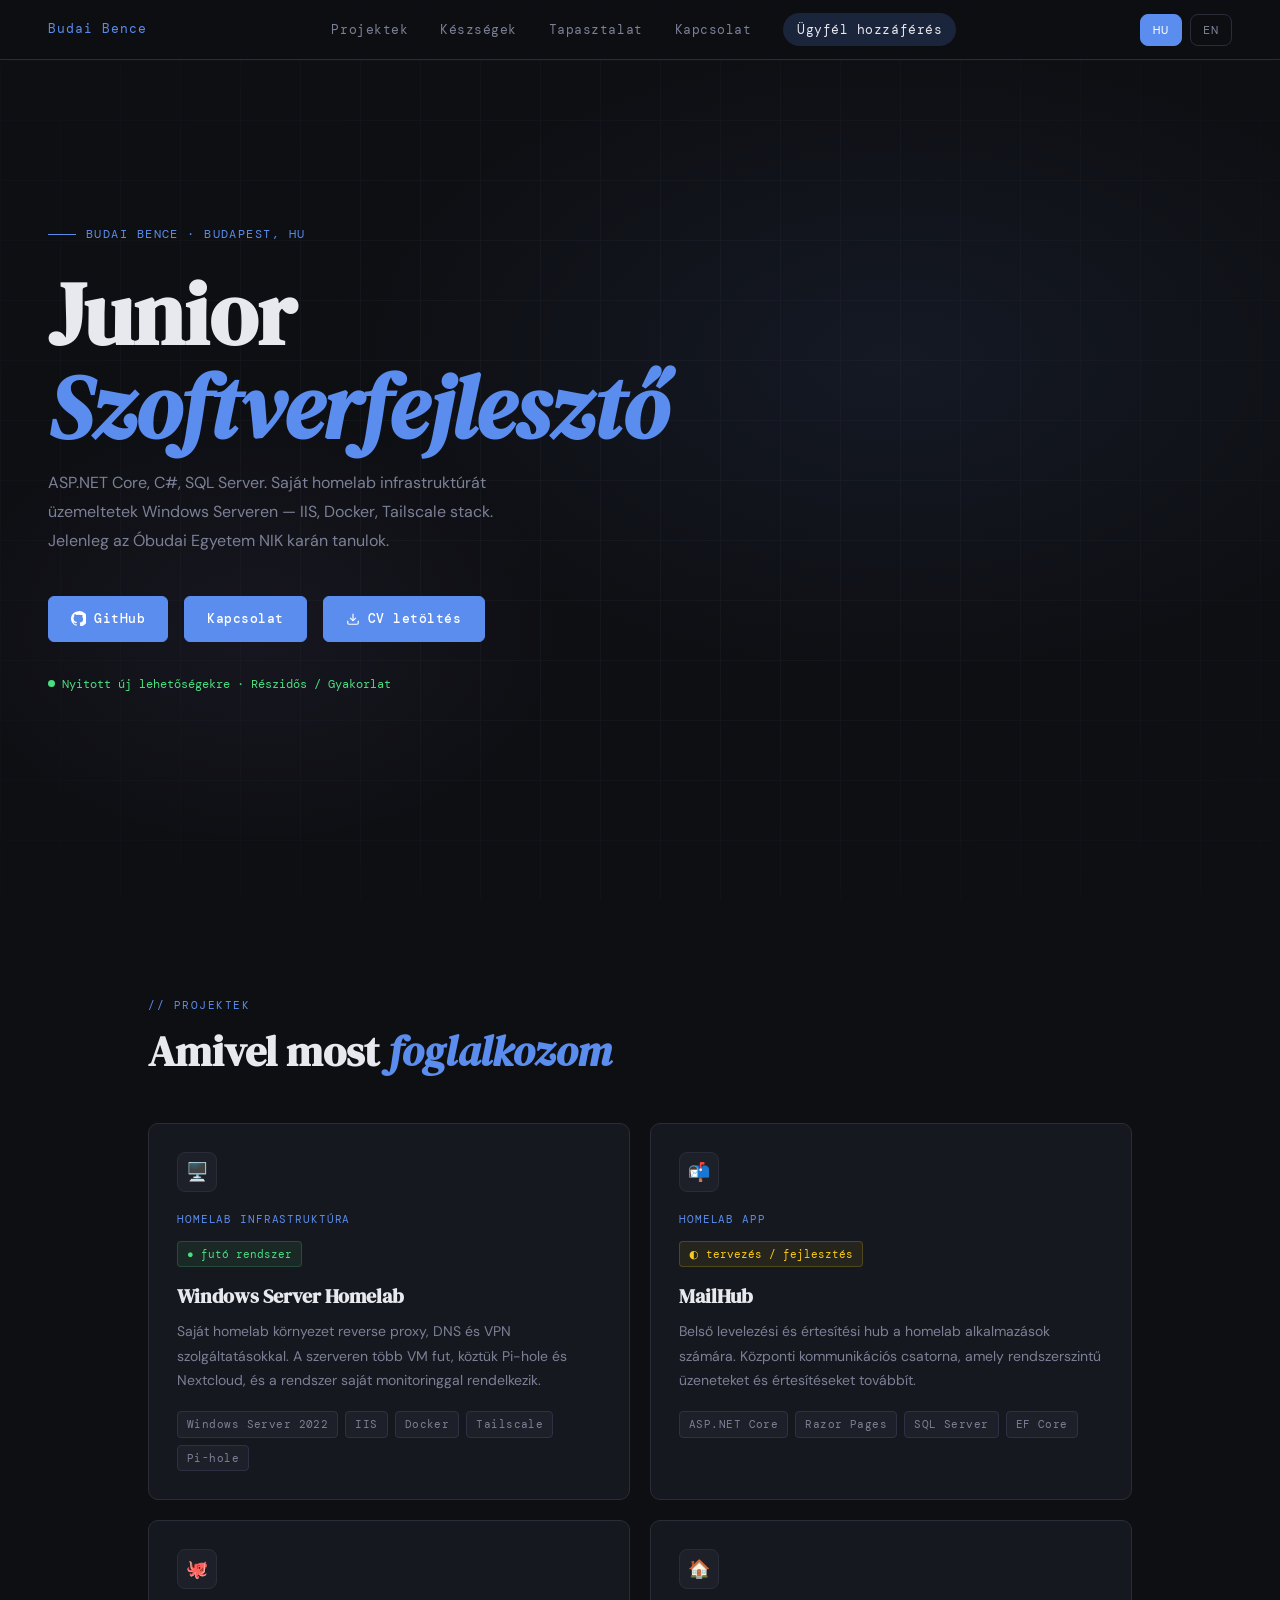
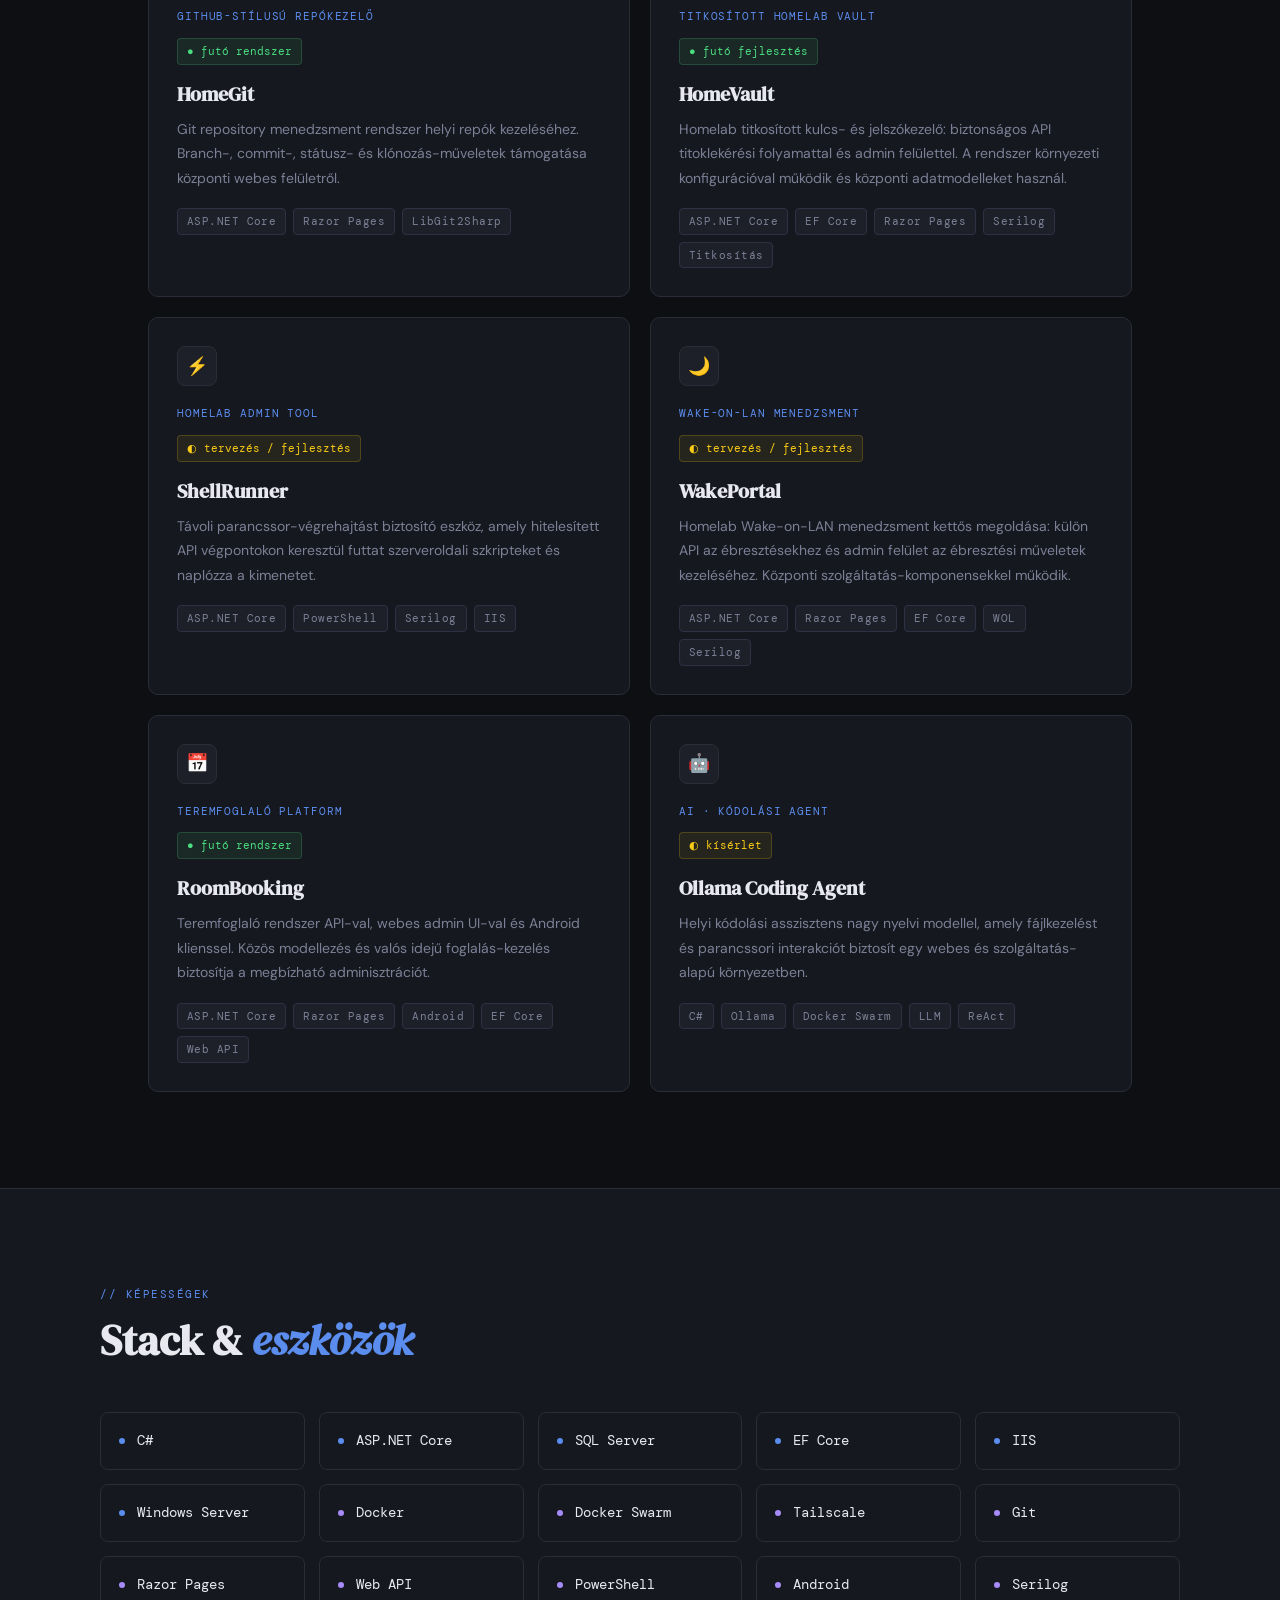
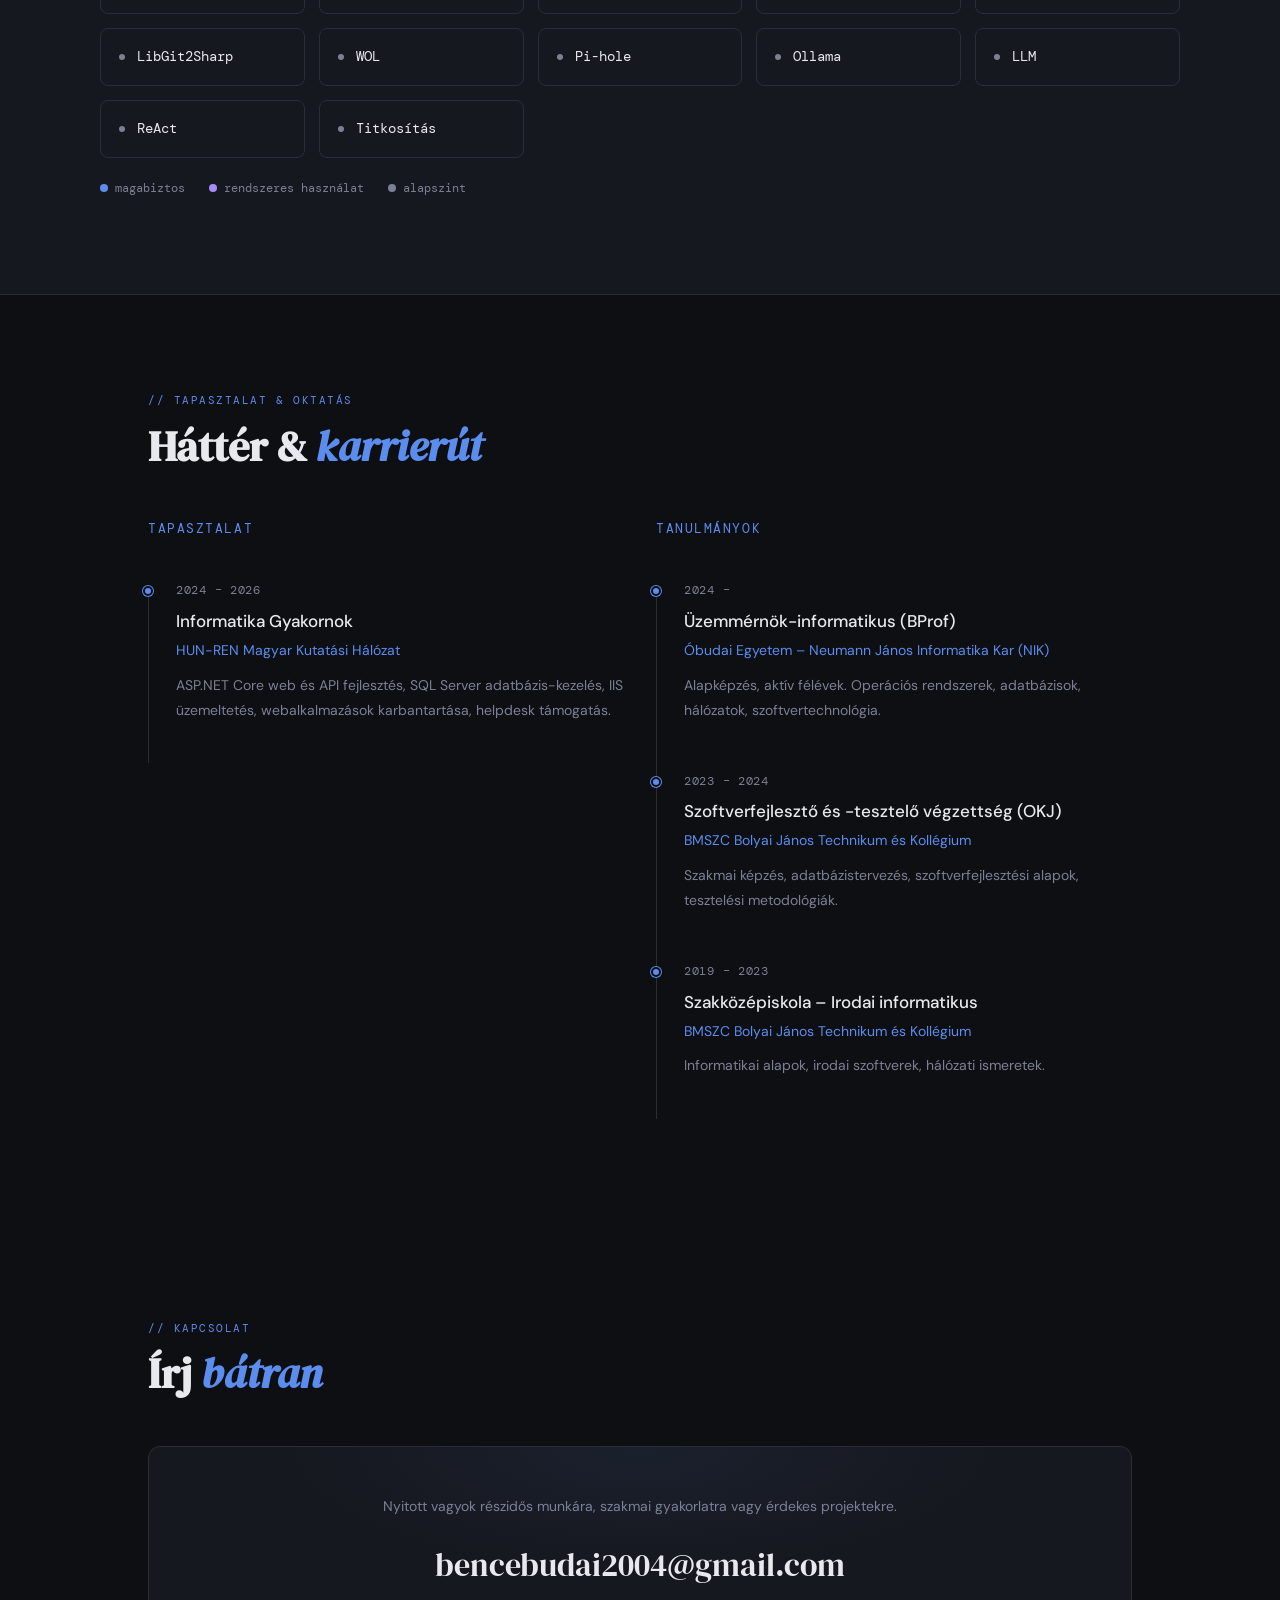
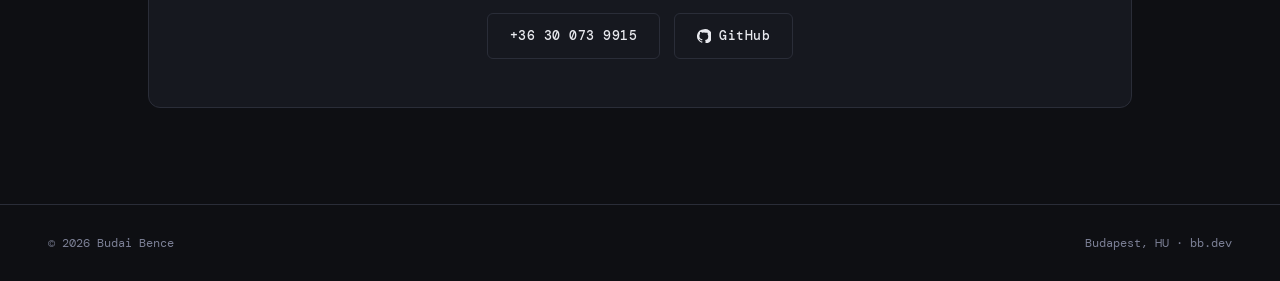
==== index.html @ b816a205 "Rename CV file and refine nav-toggle CSS Rename Budai_Bence_CV_EN.docx to Bence_Budai_CV_EN.docx. Up" ====
<!DOCTYPE html>
<html lang="hu">
<head>
<meta charset="UTF-8">
<meta name="viewport" content="width=device-width, initial-scale=1.0">
<title data-i18n="page.title">Budai Bence – Junior Szoftverfejlesztő</title>
<link rel="preconnect" href="https://fonts.googleapis.com">
<link href="https://fonts.googleapis.com/css2?family=DM+Serif+Display:ital@0;1&family=DM+Mono:wght@300;400;500&family=DM+Sans:ital,opsz,wght@0,9..40,300;0,9..40,400;0,9..40,500;1,9..40,300&display=swap" rel="stylesheet">
<style>
  *, *::before, *::after { box-sizing: border-box; margin: 0; padding: 0; }

  :root {
    --bg: #0e0f13;
    --surface: #16181f;
    --surface2: #1e2029;
    --border: #2a2d38;
    --text: #e8e9ee;
    --muted: #7c8096;
    --accent: #5b8dee;
    --accent2: #a78bfa;
    --green: #4ade80;
    --tag-bg: #1e2029;
    --tag-border: #2e3144;
  }

  html { scroll-behavior: smooth; }

  body {
    background: var(--bg);
    color: var(--text);
    font-family: 'DM Sans', sans-serif;
    font-size: 15px;
    line-height: 1.7;
    overflow-x: hidden;
  }

  /* ── NAV ── */
  nav {
    position: fixed; top: 0; left: 0; right: 0; z-index: 100;
    display: flex; align-items: center; justify-content: space-between;
    padding: 0 48px;
    height: 60px;
    background: rgba(14,15,19,0.85);
    backdrop-filter: blur(12px);
    border-bottom: 1px solid var(--border);
  }
  .nav-logo {
    font-family: 'DM Mono', monospace;
    font-size: 13px;
    color: var(--accent);
    letter-spacing: 0.08em;
    text-decoration: none;
  }
  .nav-links { display: flex; gap: 32px; list-style: none; }
  .nav-links a {
    font-size: 13px; color: var(--muted); text-decoration: none;
    font-family: 'DM Mono', monospace; letter-spacing: 0.04em;
    transition: color .2s;
  }
  .nav-links a:hover { color: var(--text); }
  .nav-links a.nav-project-link {
    color: var(--text);
    background: rgba(91,141,238,0.18);
    padding: 8px 14px;
    border-radius: 999px;
    transition: background .2s, color .2s;
  }
  .nav-links a.nav-project-link:hover {
    background: rgba(91,141,238,0.28);
    color: var(--accent);
  }
  .nav-toggle {
    display: none;
    width: 32px;
    height: 32px;
    border: 1px solid var(--border);
    border-radius: 10px;
    background: transparent;
    color: var(--text);
    cursor: pointer;
    align-items: center;
    justify-content: center;
  }
  .nav-toggle span {
    display: block;
    width: 18px;
    height: 2px;
    background: currentColor;
    border-radius: 1px;
    position: relative;
    transition: transform .25s ease, opacity .25s ease;
  }
  .nav-toggle span::before,
  .nav-toggle span::after {
    content: '';
    position: absolute;
    left: 0;
    width: 18px;
    height: 2px;
    background: currentColor;
    border-radius: 1px;
    transition: transform .25s ease, top .25s ease;
  }
  .nav-toggle span::before { top: 8px; }
  .nav-toggle span::after { top: -8px; }
  nav.open .nav-toggle span { background: transparent; }
  nav.open .nav-toggle span::before { top: 0; transform: rotate(45deg); }
  nav.open .nav-toggle span::after { top: 0; transform: rotate(-45deg); }

  /* ── HERO ── */
  .hero {
    min-height: 100vh;
    display: flex; align-items: center;
    padding: 100px 48px 80px;
    position: relative;
    overflow: hidden;
  }
  .hero::before {
    content: '';
    position: absolute; inset: 0;
    background:
      radial-gradient(ellipse 60% 50% at 70% 40%, rgba(91,141,238,0.08) 0%, transparent 70%),
      radial-gradient(ellipse 40% 40% at 20% 70%, rgba(167,139,250,0.06) 0%, transparent 60%);
    pointer-events: none;
  }
  /* subtle grid */
  .hero::after {
    content: '';
    position: absolute; inset: 0;
    background-image:
      linear-gradient(var(--border) 1px, transparent 1px),
      linear-gradient(90deg, var(--border) 1px, transparent 1px);
    background-size: 60px 60px;
    opacity: 0.25;
    mask-image: radial-gradient(ellipse 80% 80% at 50% 50%, black 30%, transparent 100%);
    pointer-events: none;
  }

  .hero-inner {
    max-width: 860px;
    position: relative; z-index: 1;
  }
  .hero-eyebrow {
    display: flex; align-items: center; gap: 10px;
    font-family: 'DM Mono', monospace;
    font-size: 12px; color: var(--accent);
    letter-spacing: 0.12em; text-transform: uppercase;
    margin-bottom: 24px;
    opacity: 0; animation: fadeUp .6s .1s forwards;
  }
  .hero-eyebrow::before {
    content: ''; display: block;
    width: 28px; height: 1px; background: var(--accent);
  }
  .hero-name {
    font-family: 'DM Serif Display', serif;
    font-size: clamp(48px, 7vw, 88px);
    line-height: 1.05;
    color: var(--text);
    margin-bottom: 16px;
    opacity: 0; animation: fadeUp .6s .2s forwards;
  }
  .hero-name em {
    font-style: italic; color: var(--accent);
  }
  .hero-sub {
    font-size: 16px; color: var(--muted);
    max-width: 480px; line-height: 1.8;
    margin-bottom: 40px;
    opacity: 0; animation: fadeUp .6s .35s forwards;
  }
  .hero-actions {
    display: flex; gap: 16px; flex-wrap: wrap;
    opacity: 0; animation: fadeUp .6s .5s forwards;
  }
  .btn {
    display: inline-flex; align-items: center; gap: 8px;
    padding: 11px 22px;
    border-radius: 6px;
    font-size: 13px; font-weight: 500;
    text-decoration: none;
    font-family: 'DM Mono', monospace;
    letter-spacing: 0.04em;
    transition: all .2s;
    cursor: pointer;
  }
  .btn-primary {
    background: var(--accent); color: #fff;
    border: 1px solid var(--accent);
  }
  .btn-primary:hover { background: #4a7ce0; transform: translateY(-1px); }
  .btn-ghost {
    background: transparent; color: var(--text);
    border: 1px solid var(--border);
  }
  .btn-ghost:hover { border-color: var(--accent); color: var(--accent); transform: translateY(-1px); }
  .hero-actions .btn-ghost {
    background: var(--accent);
    color: #fff;
    border-color: var(--accent);
  }
  .hero-actions .btn-ghost:hover {
    background: #4a7ce0;
    color: #fff;
  }

  .lang-switcher {
    display: flex;
    gap: 8px;
    align-items: center;
  }
  .lang-btn {
    background: transparent;
    color: var(--muted);
    border: 1px solid var(--border);
    border-radius: 8px;
    padding: 7px 12px;
    font-family: 'DM Mono', monospace;
    font-size: 12px;
    letter-spacing: 0.08em;
    cursor: pointer;
    transition: all .2s;
  }
  .lang-btn.active,
  .lang-btn:hover {
    background: var(--accent);
    border-color: var(--accent);
    color: #fff;
  }

  .status-dot {
    display: inline-flex; align-items: center; gap: 7px;
    font-family: 'DM Mono', monospace; font-size: 12px; color: var(--green);
    margin-top: 32px;
    opacity: 0; animation: fadeUp .6s .65s forwards;
  }
  .status-dot::before {
    content: ''; width: 7px; height: 7px; border-radius: 50%;
    background: var(--green);
    box-shadow: 0 0 0 0 rgba(74,222,128,.5);
    animation: pulse 2s infinite;
  }

  /* ── SECTION BASE ── */
  section {
    padding: 96px 48px;
    max-width: 1080px;
    margin: 0 auto;
  }
  .section-label {
    font-family: 'DM Mono', monospace;
    font-size: 11px; letter-spacing: 0.14em; text-transform: uppercase;
    color: var(--accent); margin-bottom: 12px;
  }
  .section-title {
    font-family: 'DM Serif Display', serif;
    font-size: clamp(28px, 4vw, 42px);
    color: var(--text); margin-bottom: 48px;
    line-height: 1.15;
  }
  .section-title span { color: var(--accent); font-style: italic; }

  /* ── PROJECTS ── */
  .projects-grid {
    display: grid;
    grid-template-columns: repeat(auto-fill, minmax(320px, 1fr));
    gap: 20px;
  }
  .project-card {
    background: var(--surface);
    border: 1px solid var(--border);
    border-radius: 10px;
    padding: 28px;
    transition: border-color .2s, transform .2s, box-shadow .2s;
    position: relative;
    overflow: hidden;
  }
  .project-card::before {
    content: '';
    position: absolute; top: 0; left: 0; right: 0; height: 2px;
    background: linear-gradient(90deg, var(--accent), var(--accent2));
    opacity: 0; transition: opacity .2s;
  }
  .project-card:hover {
    border-color: var(--accent);
    transform: translateY(-3px);
    box-shadow: 0 12px 40px rgba(91,141,238,0.12);
  }
  .project-card:hover::before { opacity: 1; }

  .project-card.featured {
    grid-column: span 2;
    background: linear-gradient(135deg, var(--surface) 0%, #1a1d2e 100%);
  }
  @media (max-width: 720px) { .project-card.featured { grid-column: span 1; } }

  .project-icon {
    width: 40px; height: 40px;
    background: var(--surface2);
    border: 1px solid var(--border);
    border-radius: 8px;
    display: flex; align-items: center; justify-content: center;
    font-size: 18px;
    margin-bottom: 18px;
  }
  .project-name {
    font-family: 'DM Serif Display', serif;
    font-size: 20px; color: var(--text);
    margin-bottom: 6px;
  }
  .project-role {
    font-family: 'DM Mono', monospace;
    font-size: 11px; color: var(--accent);
    letter-spacing: 0.08em; text-transform: uppercase;
    margin-bottom: 12px;
  }
  .project-desc {
    font-size: 14px; color: var(--muted);
    line-height: 1.75; margin-bottom: 18px;
  }
  .tag-row { display: flex; flex-wrap: wrap; gap: 7px; }
  .tag {
    font-family: 'DM Mono', monospace;
    font-size: 11px; color: var(--muted);
    background: var(--tag-bg);
    border: 1px solid var(--tag-border);
    padding: 3px 9px; border-radius: 4px;
    letter-spacing: 0.04em;
  }
  .project-status {
    display: inline-flex; align-items: center; gap: 5px;
    font-family: 'DM Mono', monospace; font-size: 11px;
    padding: 3px 9px; border-radius: 4px;
    margin-bottom: 12px;
  }
  .status-active { background: rgba(74,222,128,.08); color: var(--green); border: 1px solid rgba(74,222,128,.2); }
  .status-wip { background: rgba(250,204,21,.07); color: #facc15; border: 1px solid rgba(250,204,21,.2); }
  .status-planned { background: rgba(148,163,184,.07); color: #94a3b8; border: 1px solid rgba(148,163,184,.2); }

  /* ── SKILLS ── */
  .skills-grid {
    display: grid;
    grid-template-columns: repeat(auto-fill, minmax(200px, 1fr));
    gap: 14px;
    align-items: stretch;
  }
  .skill-item {
    background: var(--surface);
    border: 1px solid var(--border);
    border-radius: 8px;
    padding: 16px 18px;
    display: flex; align-items: center; gap: 12px;
    min-height: 58px;
    font-size: 14px; color: var(--text);
    font-family: 'DM Mono', monospace;
    transition: border-color .2s;
  }
  .skill-item:hover { border-color: var(--accent); }
  .skill-dot { width: 6px; height: 6px; border-radius: 50%; background: var(--accent); flex-shrink: 0; }
  .skill-dot.secondary { background: var(--accent2); }
  .skill-dot.basic { background: var(--muted); }

  /* ── EXPERIENCE / TIMELINE ── */
  .timeline-grid {
    display: grid;
    grid-template-columns: repeat(2, minmax(0, 1fr));
    gap: 32px;
  }
  .timeline-column {
    display: flex;
    flex-direction: column;
    gap: 24px;
  }
  .timeline-column .section-subtitle {
    font-family: 'DM Mono', monospace;
    font-size: 13px;
    color: var(--accent);
    letter-spacing: 0.12em;
    text-transform: uppercase;
    margin-bottom: 16px;
  }
  .timeline { position: relative; padding-left: 28px; }
  .timeline::before {
    content: '';
    position: absolute; left: 0; top: 8px; bottom: 8px;
    width: 1px; background: var(--border);
  }
  .tl-item { position: relative; margin-bottom: 48px; }
  .tl-dot {
    position: absolute; left: -33px; top: 6px;
    width: 10px; height: 10px; border-radius: 50%;
    background: var(--accent);
    border: 2px solid var(--bg);
    box-shadow: 0 0 0 1px var(--accent);
  }
  .tl-date {
    font-family: 'DM Mono', monospace; font-size: 12px;
    color: var(--muted); margin-bottom: 6px;
    letter-spacing: 0.06em;
  }
  .tl-title { font-size: 17px; font-weight: 500; color: var(--text); margin-bottom: 3px; }
  .tl-org { font-size: 14px; color: var(--accent); margin-bottom: 10px; }
  .tl-body { font-size: 14px; color: var(--muted); line-height: 1.8; }

  /* ── CONTACT ── */
  .contact-box {
    background: var(--surface);
    border: 1px solid var(--border);
    border-radius: 12px;
    padding: 48px;
    text-align: center;
    position: relative; overflow: hidden;
  }
  .contact-box::before {
    content: '';
    position: absolute; inset: 0;
    background: radial-gradient(ellipse 60% 80% at 50% 0%, rgba(91,141,238,0.07) 0%, transparent 60%);
    pointer-events: none;
  }
  .contact-email {
    font-family: 'DM Serif Display', serif;
    font-size: clamp(20px, 3vw, 32px);
    color: var(--text); margin: 20px 0;
    text-decoration: none;
    display: block;
    transition: color .2s;
  }
  .contact-email:hover { color: var(--accent); }

  /* ── FOOTER ── */
  footer {
    border-top: 1px solid var(--border);
    padding: 28px 48px;
    display: flex; justify-content: space-between; align-items: center;
    font-family: 'DM Mono', monospace; font-size: 12px; color: var(--muted);
  }

  /* ── ANIMATIONS ── */
  @keyframes fadeUp {
    from { opacity: 0; transform: translateY(18px); }
    to   { opacity: 1; transform: translateY(0); }
  }
  @keyframes pulse {
    0%   { box-shadow: 0 0 0 0 rgba(74,222,128,.5); }
    70%  { box-shadow: 0 0 0 7px rgba(74,222,128,0); }
    100% { box-shadow: 0 0 0 0 rgba(74,222,128,0); }
  }

  .reveal {
    opacity: 0; transform: translateY(24px);
    transition: opacity .6s ease, transform .6s ease;
  }
  .reveal.visible { opacity: 1; transform: none; }

  /* ── RESPONSIVE ── */
  @media (max-width: 960px) {
    .timeline-grid { grid-template-columns: 1fr; }
  }
  @media (max-width: 1000px) {
    nav { padding: 0 20px; }
    .nav-links {
      display: flex;
      position: absolute;
      top: 60px;
      left: 0;
      right: 0;
      flex-direction: column;
      gap: 16px;
      padding: 0;
      background: rgba(14,15,19,0.97);
      border-top: 1px solid var(--border);
      max-height: 0;
      overflow: hidden;
      opacity: 0;
      visibility: hidden;
      pointer-events: none;
      transition: max-height .3s ease, opacity .3s ease, visibility .3s ease;
    }
    .nav-links.open {
      max-height: 320px;
      padding: 20px 0;
      opacity: 1;
      visibility: visible;
      pointer-events: auto;
    }
    .nav-links li { width: 100%; }
    .nav-links a { display: block; width: 100%; padding: 12px 24px; font-size: 14px; text-align: center; }
    .nav-links a.nav-project-link { margin: 0; }
    .nav-toggle { display: inline-flex; }
    .hero { padding: 90px 20px 60px; }
    section { padding: 64px 20px; }
    footer { flex-direction: column; gap: 10px; text-align: center; }
    .contact-box { padding: 32px 20px; }
  }
</style>
</head>
<body>

<nav>
  <a href="#" class="nav-logo" data-i18n="nav.logo">Budai Bence</a>
  <ul class="nav-links">
    <li><a href="#projects" data-i18n="nav.projects">Projektek</a></li>
    <li><a href="#skills" data-i18n="nav.skills">Készségek</a></li>
    <li><a href="#experience" data-i18n="nav.experience">Tapasztalat</a></li>
    <li><a href="#contact" data-i18n="nav.contact">Kapcsolat</a></li>
    <li><a href="project/" class="nav-project-link" data-i18n="nav.projectFolder">Ügyfél hozzáférés</a></li>
  </ul>
  <div class="lang-switcher">
    <button type="button" class="lang-btn active" data-lang="hu">HU</button>
    <button type="button" class="lang-btn" data-lang="en">EN</button>
  </div>
  <button class="nav-toggle" type="button" aria-label="Toggle navigation"><span></span></button>
</nav>

<!-- ═══ HERO ═══ -->
<div class="hero">
  <div class="hero-inner">
    <p class="hero-eyebrow" data-i18n="hero.eyebrow">Budai Bence · Budapest, HU</p>
    <h1 class="hero-name" data-i18n="hero.name">Junior<br><em>Szoftver&shy;fejlesztő</em></h1>
    <p class="hero-sub" data-i18n="hero.subtitle">
      ASP.NET Core, C#, SQL Server. Saját homelab infrastruktúrát üzemeltetek Windows Serveren — IIS, Docker, Tailscale stack. Jelenleg az Óbudai Egyetem NIK karán tanulok.
    </p>
    <div class="hero-actions">
      <a href="https://github.com/itsmebencebudai" target="_blank" class="btn btn-primary">
        <svg width="15" height="15" viewBox="0 0 24 24" fill="currentColor"><path d="M12 .3a12 12 0 0 0-3.8 23.4c.6.1.8-.3.8-.6v-2c-3.3.7-4-1.6-4-1.6-.6-1.4-1.4-1.8-1.4-1.8-1-.7.1-.7.1-.7 1.2.1 1.8 1.2 1.8 1.2 1 1.8 2.8 1.3 3.4 1 .1-.8.4-1.3.7-1.6-2.7-.3-5.5-1.3-5.5-5.9 0-1.3.5-2.4 1.2-3.2 0-.4-.5-1.6.2-3.2 0 0 1-.3 3.3 1.2a11.5 11.5 0 0 1 6 0C17 6.1 18 6.4 18 6.4c.7 1.6.2 2.8.1 3.2.8.8 1.2 1.9 1.2 3.2 0 4.6-2.8 5.6-5.5 5.9.4.4.8 1.1.8 2.2v3.3c0 .3.2.7.8.6A12 12 0 0 0 12 .3"/></svg>
        <span data-i18n="hero.cta.github">GitHub</span>
      </a>
      <a href="#contact" class="btn btn-ghost"><span data-i18n="hero.cta.contact">Kapcsolat</span></a>
      <a href="Budai_Bence_CV_HU.docx" id="cv-download-link" class="btn btn-ghost" download>
        <svg width="14" height="14" viewBox="0 0 24 24" fill="none" stroke="currentColor" stroke-width="2"><path d="M21 15v4a2 2 0 0 1-2 2H5a2 2 0 0 1-2-2v-4"/><polyline points="7 10 12 15 17 10"/><line x1="12" y1="15" x2="12" y2="3"/></svg>
        <span data-i18n="hero.cta.download">CV letöltés</span>
      </a>
    </div>
    <div class="status-dot" data-i18n="hero.status">Nyitott új lehetőségekre · Részidős / Gyakorlat</div>
  </div>
</div>

<!-- ═══ PROJECTS ═══ -->
<section id="projects">
  <div class="reveal">
    <p class="section-label" data-i18n="section.projects.label">// projektek</p>
    <h2 class="section-title" data-i18n="section.projects.title">Amivel most <span>foglalkozom</span></h2>
  </div>

  <div class="projects-grid">

    <!-- Homelab alkalmazások -->
    <div class="project-card reveal">
      <div class="project-icon">🖥️</div>
      <div class="project-role" data-i18n="project.homelab.role">Homelab infrastruktúra</div>
      <div class="project-status status-active" data-i18n="project.homelab.status">● futó rendszer</div>
      <h3 class="project-name" data-i18n="project.homelab.name">Windows Server Homelab</h3>
      <p class="project-desc" data-i18n="project.homelab.desc">
        Saját homelab környezet reverse proxy, DNS és VPN szolgáltatásokkal. A szerveren több VM fut, köztük Pi-hole és Nextcloud, és a rendszer saját monitoringgal rendelkezik.
      </p>
      <div class="tag-row">
        <span class="tag" data-i18n="tag.item.windows-server-2022">Windows Server 2022</span>
        <span class="tag" data-i18n="tag.item.iis">IIS</span>
        <span class="tag" data-i18n="tag.item.docker">Docker</span>
        <span class="tag" data-i18n="tag.item.tailscale">Tailscale</span>
        <span class="tag" data-i18n="tag.item.pihole">Pi-hole</span>
      </div>
    </div>

    <!-- MailHub -->
    <div class="project-card reveal">
      <div class="project-icon">📬</div>
      <div class="project-role" data-i18n="project.mailhub.role">Homelab app</div>
      <div class="project-status status-wip" data-i18n="project.mailhub.status">◐ tervezés / fejlesztés</div>
      <h3 class="project-name" data-i18n="project.mailhub.name">MailHub</h3>
      <p class="project-desc" data-i18n="project.mailhub.desc">
        Belső levelezési és értesítési hub a homelab alkalmazások számára. Központi kommunikációs csatorna, amely rendszerszintű üzeneteket és értesítéseket továbbít.
      </p>
      <div class="tag-row">
        <span class="tag" data-i18n="tag.item.aspnet">ASP.NET Core</span>
        <span class="tag" data-i18n="tag.item.razor">Razor Pages</span>
        <span class="tag" data-i18n="tag.item.sqlserver">SQL Server</span>
        <span class="tag" data-i18n="tag.item.efcore">EF Core</span>
      </div>
    </div>

    <!-- HomeGit -->
    <div class="project-card reveal">
      <div class="project-icon">🐙</div>
      <div class="project-role" data-i18n="project.homegit.role">GitHub-style repository manager</div>
      <div class="project-status status-active" data-i18n="project.homegit.status">● futó rendszer</div>
      <h3 class="project-name" data-i18n="project.homegit.name">HomeGit</h3>
      <p class="project-desc" data-i18n="project.homegit.desc">
        Git repository menedzsment rendszer helyi repók kezeléséhez. Branch-, commit-, státusz- és klónozás-műveletek támogatása központi webes felületről.
      </p>
      <div class="tag-row">
        <span class="tag" data-i18n="tag.item.aspnet">ASP.NET Core</span>
        <span class="tag" data-i18n="tag.item.razor">Razor Pages</span>
        <span class="tag" data-i18n="tag.item.libgit2sharp">LibGit2Sharp</span>
      </div>
    </div>

    <!-- HomeVault -->
    <div class="project-card reveal">
      <div class="project-icon">🏠</div>
      <div class="project-role" data-i18n="project.homevault.role">Titkosított homelab vault</div>
      <div class="project-status status-active" data-i18n="project.homevault.status">● futó fejlesztés</div>
      <h3 class="project-name" data-i18n="project.homevault.name">HomeVault</h3>
      <p class="project-desc" data-i18n="project.homevault.desc">
        Homelab titkosított kulcs- és jelszókezelő: biztonságos API titoklekérési folyamattal és admin felülettel. A rendszer környezeti konfigurációval működik és központi adatmodelleket használ.
      </p>
      <div class="tag-row">
        <span class="tag" data-i18n="tag.item.aspnet">ASP.NET Core</span>
        <span class="tag" data-i18n="tag.item.efcore">EF Core</span>
        <span class="tag" data-i18n="tag.item.razor">Razor Pages</span>
        <span class="tag" data-i18n="tag.item.serilog">Serilog</span>
        <span class="tag" data-i18n="tag.item.encryption">Titkosítás</span>
      </div>
    </div>

    <!-- ShellRunner -->
    <div class="project-card reveal">
      <div class="project-icon">⚡</div>
      <div class="project-role" data-i18n="project.shellrunner.role">Homelab admin tool</div>
      <div class="project-status status-wip" data-i18n="project.shellrunner.status">◐ tervezés / fejlesztés</div>
      <h3 class="project-name" data-i18n="project.shellrunner.name">ShellRunner</h3>
      <p class="project-desc" data-i18n="project.shellrunner.desc">
        Távoli parancssor-végrehajtást biztosító eszköz, amely hitelesített API végpontokon keresztül futtat szerveroldali szkripteket és naplózza a kimenetet.
      </p>
      <div class="tag-row">
        <span class="tag" data-i18n="tag.item.aspnet">ASP.NET Core</span>
        <span class="tag" data-i18n="tag.item.powershell">PowerShell</span>
        <span class="tag" data-i18n="tag.item.serilog">Serilog</span>
        <span class="tag" data-i18n="tag.item.iis">IIS</span>
      </div>
    </div>

    <!-- WakePortal -->
    <div class="project-card reveal">
      <div class="project-icon">🌙</div>
      <div class="project-role" data-i18n="project.wakeportal.role">Wake-on-LAN menedzsment</div>
      <div class="project-status status-wip" data-i18n="project.wakeportal.status">◐ tervezés / fejlesztés</div>
      <h3 class="project-name" data-i18n="project.wakeportal.name">WakePortal</h3>
      <p class="project-desc" data-i18n="project.wakeportal.desc">
        Homelab Wake-on-LAN menedzsment kettős megoldása: külön API az ébresztésekhez és admin felület az ébresztési műveletek kezeléséhez. Központi szolgáltatás-komponensekkel működik.
      </p>
      <div class="tag-row">
        <span class="tag" data-i18n="tag.item.aspnet">ASP.NET Core</span>
        <span class="tag" data-i18n="tag.item.razor">Razor Pages</span>
        <span class="tag" data-i18n="tag.item.efcore">EF Core</span>
        <span class="tag" data-i18n="tag.item.wol">WOL</span>
        <span class="tag" data-i18n="tag.item.serilog">Serilog</span>
      </div>
    </div>

    <!-- RoomBooking -->
    <div class="project-card reveal">
      <div class="project-icon">📅</div>
      <div class="project-role" data-i18n="project.roombooking.role">Room booking platform</div>
      <div class="project-status status-active" data-i18n="project.roombooking.status">● futó rendszer</div>
      <h3 class="project-name" data-i18n="project.roombooking.name">RoomBooking</h3>
      <p class="project-desc" data-i18n="project.roombooking.desc">
        Teremfoglaló rendszer API-val, webes admin UI-val és Android klienssel. Közös modellezés és valós idejű foglalás-kezelés biztosítja a megbízható adminisztrációt.
      </p>
      <div class="tag-row">
        <span class="tag" data-i18n="tag.item.aspnet">ASP.NET Core</span>
        <span class="tag" data-i18n="tag.item.razor">Razor Pages</span>
        <span class="tag" data-i18n="tag.item.android">Android</span>
        <span class="tag" data-i18n="tag.item.efcore">EF Core</span>
        <span class="tag" data-i18n="tag.item.webapi">Web API</span>
      </div>
    </div>

    <!-- Ollama Agent -->
    <div class="project-card reveal">
      <div class="project-icon">🤖</div>
      <div class="project-role" data-i18n="project.ollama.role">AI · Kódolási agent</div>
      <div class="project-status status-wip" data-i18n="project.ollama.status">◐ kísérlet</div>
      <h3 class="project-name" data-i18n="project.ollama.name">Ollama Coding Agent</h3>
      <p class="project-desc" data-i18n="project.ollama.desc">
        Helyi kódolási asszisztens nagy nyelvi modellel, amely fájlkezelést és parancssori interakciót biztosít egy webes és szolgáltatás-alapú környezetben.
      </p>
      <div class="tag-row">
        <span class="tag" data-i18n="tag.item.csharp">C#</span>
        <span class="tag" data-i18n="tag.item.ollama">Ollama</span>
        <span class="tag" data-i18n="tag.item.dockerswarm">Docker Swarm</span>
        <span class="tag" data-i18n="tag.item.llm">LLM</span>
        <span class="tag" data-i18n="tag.item.react">ReAct</span>
      </div>
    </div>

  </div>
</section>

<!-- ═══ SKILLS ═══ -->
<section id="skills" style="background: var(--surface); border-top: 1px solid var(--border); border-bottom: 1px solid var(--border); max-width: 100%; padding: 96px 48px;">
  <div style="max-width: 1080px; margin: 0 auto;">
    <div class="reveal">
      <p class="section-label" data-i18n="section.skills.label">// képességek</p>
      <h2 class="section-title" data-i18n="section.skills.title">Stack &amp; <span>eszközök</span></h2>
    </div>
    <div class="skills-grid reveal">
      <div class="skill-item"><div class="skill-dot"></div><span data-i18n="skill.item.csharp">C#</span></div>
      <div class="skill-item"><div class="skill-dot"></div><span data-i18n="skill.item.aspnet">ASP.NET Core</span></div>
      <div class="skill-item"><div class="skill-dot"></div><span data-i18n="skill.item.sqlserver">SQL Server</span></div>
      <div class="skill-item"><div class="skill-dot"></div><span data-i18n="skill.item.efcore">EF Core</span></div>
      <div class="skill-item"><div class="skill-dot"></div><span data-i18n="skill.item.iis">IIS</span></div>
      <div class="skill-item"><div class="skill-dot"></div><span data-i18n="skill.item.windows">Windows Server</span></div>
      <div class="skill-item"><div class="skill-dot secondary"></div><span data-i18n="skill.item.docker">Docker</span></div>
      <div class="skill-item"><div class="skill-dot secondary"></div><span data-i18n="skill.item.dockerswarm">Docker Swarm</span></div>
      <div class="skill-item"><div class="skill-dot secondary"></div><span data-i18n="skill.item.tailscale">Tailscale</span></div>
      <div class="skill-item"><div class="skill-dot secondary"></div><span data-i18n="skill.item.git">Git</span></div>
      <div class="skill-item"><div class="skill-dot secondary"></div><span data-i18n="skill.item.razor">Razor Pages</span></div>
      <div class="skill-item"><div class="skill-dot secondary"></div><span data-i18n="skill.item.webapi">Web API</span></div>
      <div class="skill-item"><div class="skill-dot secondary"></div><span data-i18n="skill.item.powershell">PowerShell</span></div>
      <div class="skill-item"><div class="skill-dot secondary"></div><span data-i18n="skill.item.android">Android</span></div>
      <div class="skill-item"><div class="skill-dot secondary"></div><span data-i18n="skill.item.serilog">Serilog</span></div>
      <div class="skill-item"><div class="skill-dot basic"></div><span data-i18n="skill.item.libgit2sharp">LibGit2Sharp</span></div>
      <div class="skill-item"><div class="skill-dot basic"></div><span data-i18n="skill.item.wol">WOL</span></div>
      <div class="skill-item"><div class="skill-dot basic"></div><span data-i18n="skill.item.pihole">Pi-hole</span></div>
      <div class="skill-item"><div class="skill-dot basic"></div><span data-i18n="skill.item.ollama">Ollama</span></div>
      <div class="skill-item"><div class="skill-dot basic"></div><span data-i18n="skill.item.llm">LLM</span></div>
      <div class="skill-item"><div class="skill-dot basic"></div><span data-i18n="skill.item.react">ReAct</span></div>
      <div class="skill-item"><div class="skill-dot basic"></div><span data-i18n="skill.item.encryption">Titkosítás</span></div>
    </div>
    <div class="reveal" style="margin-top: 20px; display: flex; gap: 24px; flex-wrap: wrap;">
      <span style="font-family: 'DM Mono', monospace; font-size: 12px; color: var(--muted); display: flex; align-items: center; gap: 7px;"><span style="width:8px;height:8px;border-radius:50%;background:var(--accent);display:inline-block;"></span> <span data-i18n="skills.level.confident">magabiztos</span></span>
      <span style="font-family: 'DM Mono', monospace; font-size: 12px; color: var(--muted); display: flex; align-items: center; gap: 7px;"><span style="width:8px;height:8px;border-radius:50%;background:var(--accent2);display:inline-block;"></span> <span data-i18n="skills.level.regular">rendszeres használat</span></span>
      <span style="font-family: 'DM Mono', monospace; font-size: 12px; color: var(--muted); display: flex; align-items: center; gap: 7px;"><span style="width:8px;height:8px;border-radius:50%;background:var(--muted);display:inline-block;"></span> <span data-i18n="skills.level.basic">alapszint</span></span>
    </div>
  </div>
</section>

<!-- ═══ EXPERIENCE / EDU ═══ -->
<section id="experience">
  <div class="reveal">
    <p class="section-label" data-i18n="section.experience.label">// tapasztalat & oktatás</p>
    <h2 class="section-title" data-i18n="section.experience.title">Háttér &amp; <span>karrierút</span></h2>
  </div>
  <div class="timeline-grid reveal">
    <div class="timeline-column">
      <p class="section-subtitle" data-i18n="section.experience.work">Tapasztalat</p>
      <div class="timeline">
        <div class="tl-item">
          <div class="tl-dot"></div>
          <div class="tl-date">2024 – 2026</div>
          <div class="tl-title" data-i18n="section.experience.job1.title">Informatika Gyakornok</div>
          <div class="tl-org" data-i18n="section.experience.job1.org">HUN-REN Magyar Kutatási Hálózat</div>
          <div class="tl-body" data-i18n="section.experience.job1.body">ASP.NET Core web és API fejlesztés, SQL Server adatbázis-kezelés, IIS üzemeltetés, webalkalmazások karbantartása, helpdesk támogatás.</div>
        </div>
      </div>
    </div>

    <div class="timeline-column">
      <p class="section-subtitle" data-i18n="section.experience.education">Tanulmányok</p>
      <div class="timeline">
        <div class="tl-item">
          <div class="tl-dot"></div>
          <div class="tl-date">2024 –</div>
          <div class="tl-title" data-i18n="section.experience.edu1.title">Üzemmérnök-informatikus (BProf)</div>
          <div class="tl-org" data-i18n="section.experience.edu1.org">Óbudai Egyetem – Neumann János Informatika Kar (NIK)</div>
          <div class="tl-body" data-i18n="section.experience.edu1.body">Alapképzés, aktív félévek. Operációs rendszerek, adatbázisok, hálózatok, szoftvertechnológia.</div>
        </div>
        <div class="tl-item">
          <div class="tl-dot"></div>
          <div class="tl-date">2023 – 2024</div>
          <div class="tl-title" data-i18n="section.experience.edu2.title">Szoftverfejlesztő és -tesztelő végzettség (OKJ)</div>
          <div class="tl-org" data-i18n="section.experience.edu2.org">BMSZC Bolyai János Technikum és Kollégium</div>
          <div class="tl-body" data-i18n="section.experience.edu2.body">Szakmai képzés, adatbázistervezés, szoftverfejlesztési alapok, tesztelési metodológiák.</div>
        </div>
        <div class="tl-item">
          <div class="tl-dot"></div>
          <div class="tl-date">2019 – 2023</div>
          <div class="tl-title" data-i18n="section.experience.edu3.title">Szakközépiskola – Irodai informatikus</div>
          <div class="tl-org" data-i18n="section.experience.edu3.org">BMSZC Bolyai János Technikum és Kollégium</div>
          <div class="tl-body" data-i18n="section.experience.edu3.body">Informatikai alapok, irodai szoftverek, hálózati ismeretek.</div>
        </div>
      </div>
    </div>
  </div>
</section>

<!-- ═══ CONTACT ═══ -->
<section id="contact">
  <div class="reveal">
    <p class="section-label" data-i18n="section.contact.label">// kapcsolat</p>
    <h2 class="section-title" data-i18n="section.contact.title">Írj <span>bátran</span></h2>
  </div>
  <div class="contact-box reveal">
    <p style="font-size: 14px; color: var(--muted);" data-i18n="section.contact.desc">Nyitott vagyok részidős munkára, szakmai gyakorlatra vagy érdekes projektekre.</p>
    <a href="mailto:bencebudai2004@gmail.com" class="contact-email" data-i18n="section.contact.email">bencebudai2004@gmail.com</a>
    <div style="display: flex; gap: 14px; justify-content: center; flex-wrap: wrap; margin-top: 12px;">
      <a href="tel:+36300739915" class="btn btn-ghost">+36 30 073 9915</a>
      <a href="https://github.com/itsmebencebudai" target="_blank" class="btn btn-ghost">
        <svg width="14" height="14" viewBox="0 0 24 24" fill="currentColor"><path d="M12 .3a12 12 0 0 0-3.8 23.4c.6.1.8-.3.8-.6v-2c-3.3.7-4-1.6-4-1.6-.6-1.4-1.4-1.8-1.4-1.8-1-.7.1-.7.1-.7 1.2.1 1.8 1.2 1.8 1.2 1 1.8 2.8 1.3 3.4 1 .1-.8.4-1.3.7-1.6-2.7-.3-5.5-1.3-5.5-5.9 0-1.3.5-2.4 1.2-3.2 0-.4-.5-1.6.2-3.2 0 0 1-.3 3.3 1.2a11.5 11.5 0 0 1 6 0C17 6.1 18 6.4 18 6.4c.7 1.6.2 2.8.1 3.2.8.8 1.2 1.9 1.2 3.2 0 4.6-2.8 5.6-5.5 5.9.4.4.8 1.1.8 2.2v3.3c0 .3.2.7.8.6A12 12 0 0 0 12 .3"/></svg>
        <span data-i18n="section.contact.github">GitHub</span>
      </a>
    </div>
  </div>
</section>

<footer>
  <span data-i18n="footer.copy">© 2026 Budai Bence</span>
  <span data-i18n="footer.location">Budapest, HU · bb.dev</span>
</footer>

<script>
  const observer = new IntersectionObserver(entries => {
    entries.forEach(e => { if (e.isIntersecting) e.target.classList.add('visible'); });
  }, { threshold: 0.12 });
  document.querySelectorAll('.reveal').forEach(el => observer.observe(el));
</script>
<script>
  const translations = {
    en: {
      'nav.logo': 'Bence Budai',
      'nav.projectFolder': 'Client access',
      'nav.projects': 'Projects',
      'nav.skills': 'Skills',
      'nav.experience': 'Experience',
      'nav.contact': 'Contact',
      'hero.eyebrow': 'Bence Budai · Budapest, HU',
      'hero.name': 'Junior<br><em>Software Developer</em>',
      'hero.subtitle': 'Experienced with homelab infrastructure and modern web development. I run virtual environments and services on Windows Server, and I am currently studying at Óbuda University.',
      'hero.cta.github': 'GitHub',
      'hero.cta.contact': 'Contact',
      'page.title': 'Bence Budai – Junior Software Developer',
      'hero.cta.download': 'Download CV',
      'hero.status': 'Open to new opportunities · Part-time / Internship',
      'section.projects.label': '// projects',
      'section.projects.title': 'What I am currently <span>working on</span>',
      'section.skills.label': '// skills',
      'section.skills.title': 'Stack & <span>tools</span>',
      'section.experience.label': '// experience & education',
      'section.experience.title': 'Background & <span>career</span>',
      'section.experience.work': 'Work experience',
      'section.experience.education': 'Education',
      'section.contact.label': '// contact',
      'section.contact.title': 'Get in <span>touch</span>',
      'section.contact.desc': 'Open to part-time work, internships, or interesting projects.',
      'section.contact.email': 'bencebudai2004@gmail.com',
      'section.contact.github': 'GitHub',
      'footer.copy': '© 2026 Budai Bence',
      'footer.location': 'Budapest, HU · bb.dev',
      'skills.level.confident': 'confident',
      'skills.level.regular': 'regular use',
      'skills.level.basic': 'basic level',
      'skill.item.csharp': 'C#',
      'skill.item.aspnet': 'ASP.NET Core',
      'skill.item.sqlserver': 'SQL Server',
      'skill.item.efcore': 'EF Core',
      'skill.item.iis': 'IIS',
      'tag.item.windows-server-2022': 'Windows Server 2022',
      'tag.item.aspnet': 'ASP.NET Core',
      'tag.item.razor': 'Razor Pages',
      'tag.item.sqlserver': 'SQL Server',
      'tag.item.libgit2sharp': 'LibGit2Sharp',
      'tag.item.serilog': 'Serilog',
      'tag.item.powershell': 'PowerShell',
      'tag.item.wol': 'WOL',
      'tag.item.android': 'Android',
      'tag.item.webapi': 'Web API',
      'tag.item.csharp': 'C#',
      'tag.item.ollama': 'Ollama',
      'tag.item.dockerswarm': 'Docker Swarm',
      'tag.item.llm': 'LLM',
      'tag.item.react': 'ReAct',
      'tag.item.encryption': 'Encryption',
      'skill.item.windows': 'Windows Server',
      'skill.item.docker': 'Docker',
      'skill.item.dockerswarm': 'Docker Swarm',
      'skill.item.tailscale': 'Tailscale',
      'skill.item.git': 'Git',
      'skill.item.razor': 'Razor Pages',
      'skill.item.webapi': 'Web API',
      'skill.item.powershell': 'PowerShell',
      'skill.item.android': 'Android',
      'skill.item.serilog': 'Serilog',
      'skill.item.libgit2sharp': 'LibGit2Sharp',
      'skill.item.wol': 'WOL',
      'skill.item.pihole': 'Pi-hole',
      'skill.item.ollama': 'Ollama',
      'skill.item.llm': 'LLM',
      'skill.item.react': 'ReAct',
      'skill.item.encryption': 'Encryption',
      'section.experience.job1.title': 'IT Intern',
      'section.experience.job1.org': 'HUN-REN Hungarian Research Network',
      'section.experience.job1.body': 'ASP.NET Core web and API development, SQL Server database administration, IIS operations, web application maintenance, and helpdesk support.',
      'section.experience.edu1.title': 'Industrial Engineer Informatics (BProf)',
      'section.experience.edu1.org': 'Óbuda University – John von Neumann Faculty of Informatics (NIK)',
      'section.experience.edu1.body': 'Undergraduate studies, active semesters. Operating systems, databases, networks, and software engineering.',
      'section.experience.edu2.title': 'Software Developer and Tester Qualification (OKJ)',
      'section.experience.edu2.org': 'Bolyai János Technical High School and College',
      'section.experience.edu2.body': 'Professional training, database design, software development fundamentals, and testing methodologies.',
      'section.experience.edu3.title': 'Technical High School – Office IT Specialist',
      'section.experience.edu3.org': 'BMSZC Bolyai János Technical High School and Dormitory',
      'section.experience.edu3.body': 'IT fundamentals, office software, and networking basics.',
      'project.homelab.role': 'Homelab infrastructure',
      'project.homelab.status': '● running system',
      'project.homelab.name': 'Windows Server Homelab',
      'project.homelab.desc': 'Own homelab environment with reverse proxy, DNS and VPN services. Multiple VMs run on the server, including Pi-hole and Nextcloud, and the system has its own monitoring.',
      'project.mailhub.role': 'Homelab app',
      'project.mailhub.status': '◐ planning / development',
      'project.mailhub.name': 'MailHub',
      'project.mailhub.desc': 'Internal mail and notification hub for homelab apps. Central communication channel for system messages and alerts.',
      'project.homegit.role': 'GitHub-style repository manager',
      'project.homegit.status': '● running system',
      'project.homegit.name': 'HomeGit',
      'project.homegit.desc': 'Git repository management system for local repos with branch, commit, status and clone operations available from a central web interface.',
      'project.homevault.role': 'Encrypted homelab vault',
      'project.homevault.status': '● ongoing development',
      'project.homevault.name': 'HomeVault',
      'project.homevault.desc': 'Encrypted homelab vault for secrets and keys with secure API retrieval and admin UI. Configured with environment variables and shared data models.',
      'project.shellrunner.role': 'Homelab admin tool',
      'project.shellrunner.status': '◐ planning / development',
      'project.shellrunner.name': 'ShellRunner',
      'project.shellrunner.desc': 'Remote shell execution tool that runs server-side scripts through authenticated API endpoints and logs the output.',
      'project.wakeportal.role': 'Wake-on-LAN management',
      'project.wakeportal.status': '◐ planning / development',
      'project.wakeportal.name': 'WakePortal',
      'project.wakeportal.desc': 'Homelab Wake-on-LAN management solution with a separate API for wake commands and an admin interface for wake operations.',
      'project.roombooking.role': 'Room booking platform',
      'project.roombooking.status': '● running system',
      'project.roombooking.name': 'RoomBooking',
      'project.roombooking.desc': 'Room booking platform with API, web admin UI and Android client. Shared models and real-time booking handling ensure reliable administration.',
      'project.ollama.role': 'AI coding agent',
      'project.ollama.status': '◐ experimental',
      'project.ollama.name': 'Ollama Coding Agent',
      'project.ollama.desc': 'Local coding assistant based on a large language model, offering file handling and terminal interaction in a service-backed environment.'
    },
    hu: {
      'nav.logo': 'Budai Bence',
      'nav.projectFolder': 'Ügyfél hozzáférés',
      'nav.projects': 'Projektek',
      'nav.skills': 'Készségek',
      'nav.experience': 'Tapasztalat',
      'nav.contact': 'Kapcsolat',
      'hero.eyebrow': 'Budai Bence · Budapest, HU',
      'hero.name': 'Junior<br><em>Szoftver&shy;fejlesztő</em>',
      'hero.subtitle': 'ASP.NET Core, C#, SQL Server. Saját homelab infrastruktúrát üzemeltetek Windows Serveren — IIS, Docker, Tailscale stack. Jelenleg az Óbudai Egyetem NIK karán tanulok.',
      'hero.cta.github': 'GitHub',
      'hero.cta.contact': 'Kapcsolat',
      'page.title': 'Budai Bence – Junior Szoftverfejlesztő',
      'hero.cta.download': 'CV letöltés',
      'hero.status': 'Nyitott új lehetőségekre · Részidős / Gyakorlat',
      'section.projects.label': '// projektek',
      'section.projects.title': 'Amivel most <span>foglalkozom</span>',
      'section.skills.label': '// képességek',
      'section.skills.title': 'Stack &amp; <span>eszközök</span>',
      'section.experience.label': '// tapasztalat & oktatás',
      'section.experience.title': 'Háttér &amp; <span>karrierút</span>',
      'section.experience.work': 'Tapasztalat',
      'section.experience.education': 'Tanulmányok',
      'section.contact.label': '// kapcsolat',
      'section.contact.title': 'Írj <span>bátran</span>',
      'section.contact.desc': 'Nyitott vagyok részidős munkára, szakmai gyakorlatra vagy érdekes projektekre.',
      'section.contact.email': 'bencebudai2004@gmail.com',
      'section.contact.github': 'GitHub',
      'footer.copy': '© 2026 Budai Bence',
      'footer.location': 'Budapest, HU · bb.dev',
      'skills.level.confident': 'magabiztos',
      'skills.level.regular': 'rendszeres használat',
      'skills.level.basic': 'alapszint',
      'skill.item.csharp': 'C#',
      'skill.item.aspnet': 'ASP.NET Core',
      'skill.item.sqlserver': 'SQL Server',
      'skill.item.efcore': 'EF Core',
      'skill.item.iis': 'IIS',
      'tag.item.windows-server-2022': 'Windows Server 2022',
      'tag.item.aspnet': 'ASP.NET Core',
      'tag.item.razor': 'Razor Pages',
      'tag.item.sqlserver': 'SQL Server',
      'tag.item.libgit2sharp': 'LibGit2Sharp',
      'tag.item.serilog': 'Serilog',
      'tag.item.powershell': 'PowerShell',
      'tag.item.wol': 'WOL',
      'tag.item.android': 'Android',
      'tag.item.webapi': 'Web API',
      'tag.item.csharp': 'C#',
      'tag.item.ollama': 'Ollama',
      'tag.item.dockerswarm': 'Docker Swarm',
      'tag.item.llm': 'LLM',
      'tag.item.react': 'ReAct',
      'tag.item.encryption': 'Titkosítás',
      'skill.item.windows': 'Windows Server',
      'skill.item.docker': 'Docker',
      'skill.item.dockerswarm': 'Docker Swarm',
      'skill.item.tailscale': 'Tailscale',
      'skill.item.git': 'Git',
      'skill.item.razor': 'Razor Pages',
      'skill.item.webapi': 'Web API',
      'skill.item.powershell': 'PowerShell',
      'skill.item.android': 'Android',
      'skill.item.serilog': 'Serilog',
      'skill.item.libgit2sharp': 'LibGit2Sharp',
      'skill.item.wol': 'WOL',
      'skill.item.pihole': 'Pi-hole',
      'skill.item.ollama': 'Ollama',
      'skill.item.llm': 'LLM',
      'skill.item.react': 'ReAct',
      'skill.item.encryption': 'Titkosítás',
      'section.experience.job1.title': 'Informatika Gyakornok',
      'section.experience.job1.org': 'HUN-REN Magyar Kutatási Hálózat',
      'section.experience.job1.body': 'ASP.NET Core web és API fejlesztés, SQL Server adatbázis-kezelés, IIS üzemeltetés, webalkalmazások karbantartása, helpdesk támogatás.',
      'section.experience.edu1.title': 'Üzemmérnök-informatikus (BProf)',
      'section.experience.edu1.org': 'Óbudai Egyetem – Neumann János Informatika Kar (NIK)',
      'section.experience.edu1.body': 'Alapképzés, aktív félévek. Operációs rendszerek, adatbázisok, hálózatok, szoftvertechnológia.',
      'section.experience.edu2.title': 'Szoftverfejlesztő és -tesztelő végzettség (OKJ)',
      'section.experience.edu2.org': 'BMSZC Bolyai János Technikum és Kollégium',
      'section.experience.edu2.body': 'Szakmai képzés, adatbázistervezés, szoftverfejlesztési alapok, tesztelési metodológiák.',
      'section.experience.edu3.title': 'Szakközépiskola – Irodai informatikus',
      'section.experience.edu3.org': 'BMSZC Bolyai János Technikum és Kollégium',
      'section.experience.edu3.body': 'Informatikai alapok, irodai szoftverek, hálózati ismeretek.',
      'project.homelab.role': 'Homelab infrastruktúra',
      'project.homelab.status': '● futó rendszer',
      'project.homelab.name': 'Windows Server Homelab',
      'project.homelab.desc': 'Saját homelab környezet reverse proxy, DNS és VPN szolgáltatásokkal. A szerveren több VM fut, köztük Pi-hole és Nextcloud, és a rendszer saját monitoringgal rendelkezik.',
      'project.mailhub.role': 'Homelab app',
      'project.mailhub.status': '◐ tervezés / fejlesztés',
      'project.mailhub.name': 'MailHub',
      'project.mailhub.desc': 'Belső levelezési és értesítési hub a homelab alkalmazások számára. Központi kommunikációs csatorna, amely rendszerszintű üzeneteket és értesítéseket továbbít.',
      'project.homegit.role': 'GitHub-stílusú repókezelő',
      'project.homegit.status': '● futó rendszer',
      'project.homegit.name': 'HomeGit',
      'project.homegit.desc': 'Git repository menedzsment rendszer helyi repók kezeléséhez. Branch-, commit-, státusz- és klónozás-műveletek támogatása központi webes felületről.',
      'project.homevault.role': 'Titkosított homelab vault',
      'project.homevault.status': '● futó fejlesztés',
      'project.homevault.name': 'HomeVault',
      'project.homevault.desc': 'Homelab titkosított kulcs- és jelszókezelő: biztonságos API titoklekérési folyamattal és admin felülettel. A rendszer környezeti konfigurációval működik és központi adatmodelleket használ.',
      'project.shellrunner.role': 'Homelab admin tool',
      'project.shellrunner.status': '◐ tervezés / fejlesztés',
      'project.shellrunner.name': 'ShellRunner',
      'project.shellrunner.desc': 'Távoli parancssor-végrehajtást biztosító eszköz, amely hitelesített API végpontokon keresztül futtat szerveroldali szkripteket és naplózza a kimenetet.',
      'project.wakeportal.role': 'Wake-on-LAN menedzsment',
      'project.wakeportal.status': '◐ tervezés / fejlesztés',
      'project.wakeportal.name': 'WakePortal',
      'project.wakeportal.desc': 'Homelab Wake-on-LAN menedzsment kettős megoldása: külön API az ébresztésekhez és admin felület az ébresztési műveletek kezeléséhez. Központi szolgáltatás-komponensekkel működik.',
      'project.roombooking.role': 'Teremfoglaló platform',
      'project.roombooking.status': '● futó rendszer',
      'project.roombooking.name': 'RoomBooking',
      'project.roombooking.desc': 'Teremfoglaló rendszer API-val, webes admin UI-val és Android klienssel. Közös modellezés és valós idejű foglalás-kezelés biztosítja a megbízható adminisztrációt.',
      'project.ollama.role': 'AI · Kódolási agent',
      'project.ollama.status': '◐ kísérlet',
      'project.ollama.name': 'Ollama Coding Agent',
      'project.ollama.desc': 'Helyi kódolási asszisztens nagy nyelvi modellel, amely fájlkezelést és parancssori interakciót biztosít egy webes és szolgáltatás-alapú környezetben.'
    }
  };

  const setLanguage = lang => {
    localStorage.setItem('preferredLang', lang);
    document.querySelectorAll('[data-i18n]').forEach(el => {
      const key = el.dataset.i18n;
      if (!key || !translations[lang] || translations[lang][key] === undefined) return;
      el.innerHTML = translations[lang][key];
    });
    if (document.documentElement) {
      document.documentElement.lang = lang;
    }
    if (translations[lang] && translations[lang]['page.title']) {
      document.title = translations[lang]['page.title'];
    }
    const cvLink = document.getElementById('cv-download-link');
    if (cvLink) {
      cvLink.href = lang === 'en' ? 'Budai_Bence_CV_EN.docx' : 'Budai_Bence_CV_HU.docx';
    }
    document.querySelectorAll('.lang-btn').forEach(btn => {
      btn.classList.toggle('active', btn.dataset.lang === lang);
    });
  };

  document.querySelectorAll('.lang-btn').forEach(btn => {
    btn.addEventListener('click', () => setLanguage(btn.dataset.lang));
  });

  const savedLang = localStorage.getItem('preferredLang') || 'hu';
  setLanguage(savedLang);
</script>
  <script>
    const navToggle = document.querySelector('.nav-toggle');
    const navLinks = document.querySelector('.nav-links');
    const pageNav = document.querySelector('nav');

    const closeNav = () => {
      if (!pageNav || !navLinks) return;
      pageNav.classList.remove('open');
      navLinks.classList.remove('open');
    };

    if (navToggle && navLinks && pageNav) {
      navToggle.addEventListener('click', () => {
        pageNav.classList.toggle('open');
        navLinks.classList.toggle('open');
      });
      document.querySelectorAll('.nav-links a').forEach(link => {
        link.addEventListener('click', closeNav);
      });
      window.addEventListener('resize', () => {
        if (window.innerWidth > 1000) closeNav();
      });
    }
  </script>
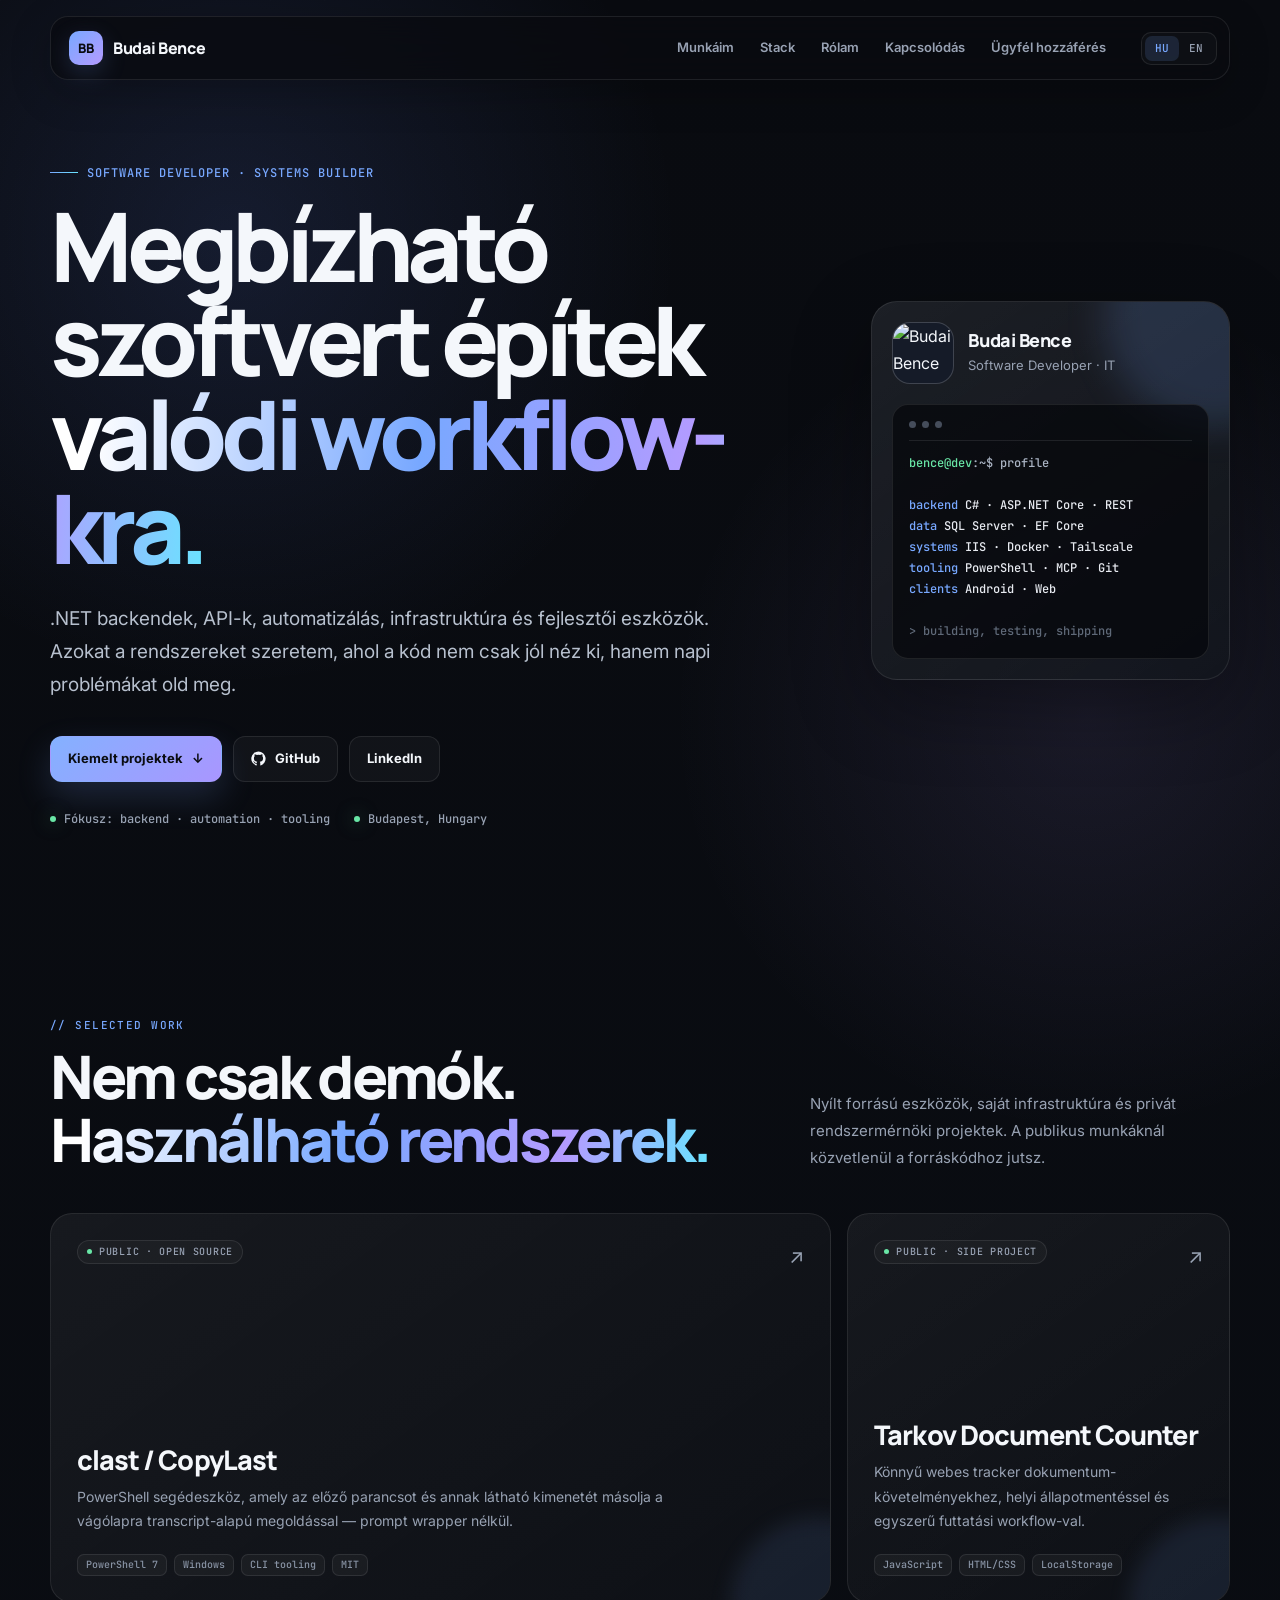
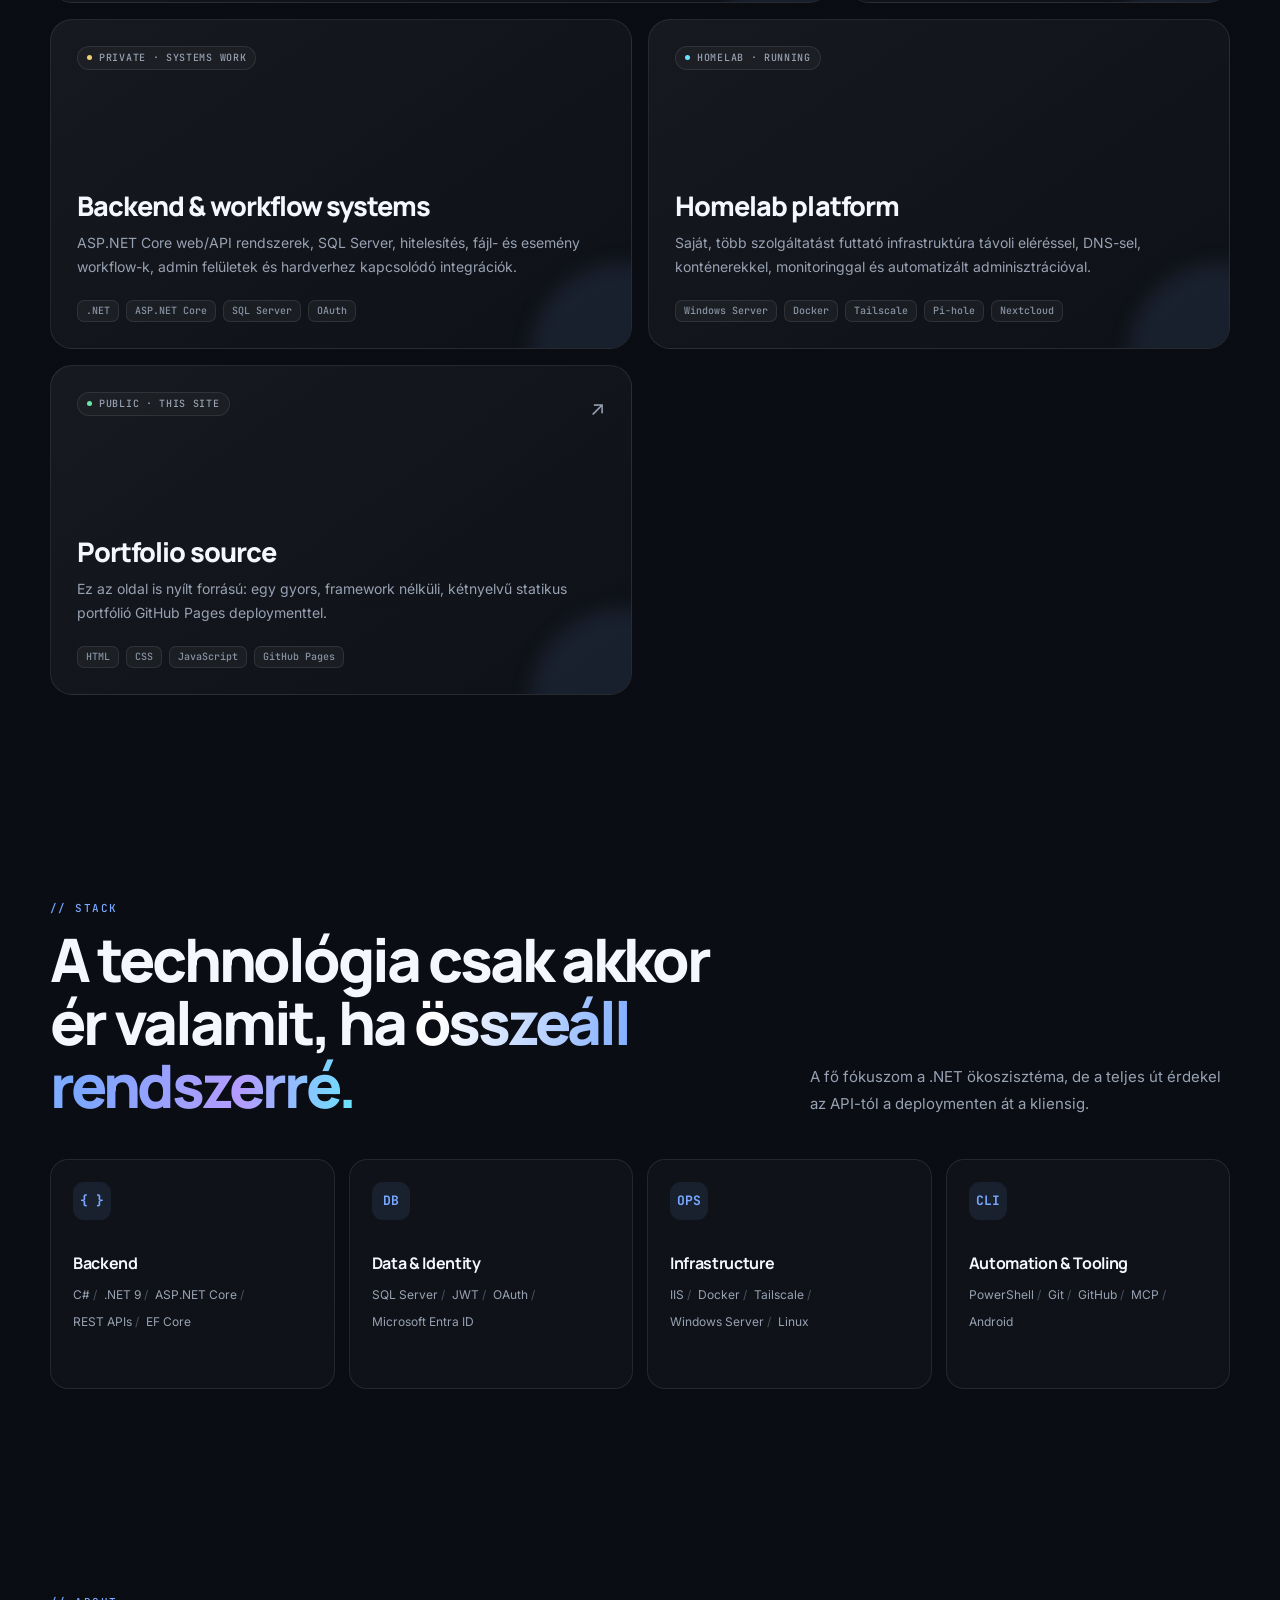
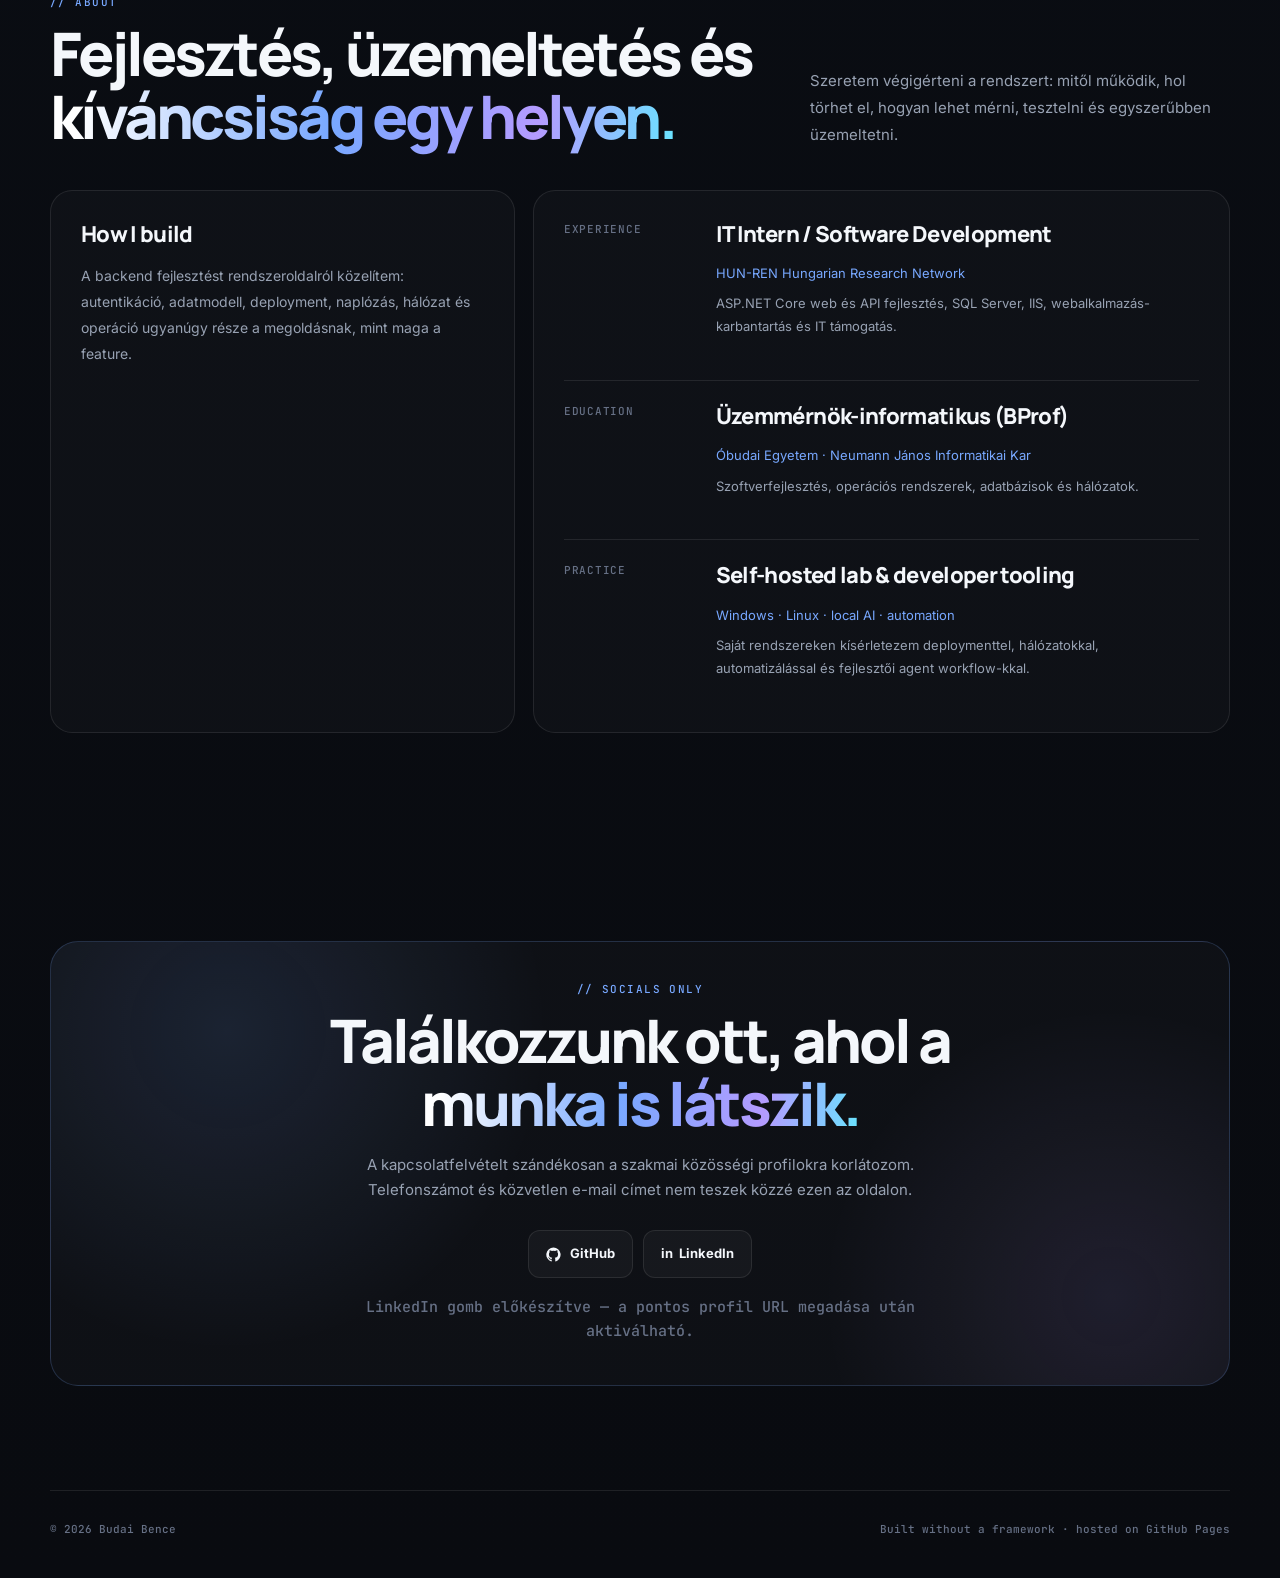
==== commit bdfebda3: "Redesign portfolio with social-only contact and project focus" ====
--- a/index.html
+++ b/index.html
@@ -1,1096 +1,1310 @@
 <!DOCTYPE html>
 <html lang="hu">
 <head>
-<meta charset="UTF-8">
-<meta name="viewport" content="width=device-width, initial-scale=1.0">
-<title data-i18n="page.title">Budai Bence – Junior Szoftverfejlesztő</title>
-<link rel="preconnect" href="https://fonts.googleapis.com">
-<link href="https://fonts.googleapis.com/css2?family=DM+Serif+Display:ital@0;1&family=DM+Mono:wght@300;400;500&family=DM+Sans:ital,opsz,wght@0,9..40,300;0,9..40,400;0,9..40,500;1,9..40,300&display=swap" rel="stylesheet">
-<style>
-  *, *::before, *::after { box-sizing: border-box; margin: 0; padding: 0; }
-
-  :root {
-    --bg: #0e0f13;
-    --surface: #16181f;
-    --surface2: #1e2029;
-    --border: #2a2d38;
-    --text: #e8e9ee;
-    --muted: #7c8096;
-    --accent: #5b8dee;
-    --accent2: #a78bfa;
-    --green: #4ade80;
-    --tag-bg: #1e2029;
-    --tag-border: #2e3144;
-  }
-
-  html { scroll-behavior: smooth; }
-
-  body {
-    background: var(--bg);
-    color: var(--text);
-    font-family: 'DM Sans', sans-serif;
-    font-size: 15px;
-    line-height: 1.7;
-    overflow-x: hidden;
-  }
-
-  /* ── NAV ── */
-  nav {
-    position: fixed; top: 0; left: 0; right: 0; z-index: 100;
-    display: flex; align-items: center; justify-content: space-between;
-    padding: 0 48px;
-    height: 60px;
-    background: rgba(14,15,19,0.85);
-    backdrop-filter: blur(12px);
-    border-bottom: 1px solid var(--border);
-  }
-  .nav-logo {
-    font-family: 'DM Mono', monospace;
-    font-size: 13px;
-    color: var(--accent);
-    letter-spacing: 0.08em;
-    text-decoration: none;
-  }
-  .nav-links { display: flex; gap: 32px; list-style: none; }
-  .nav-links a {
-    font-size: 13px; color: var(--muted); text-decoration: none;
-    font-family: 'DM Mono', monospace; letter-spacing: 0.04em;
-    transition: color .2s;
-  }
-  .nav-links a:hover { color: var(--text); }
-  .nav-links a.nav-project-link {
-    color: var(--text);
-    background: rgba(91,141,238,0.18);
-    padding: 8px 14px;
-    border-radius: 999px;
-    transition: background .2s, color .2s;
-  }
-  .nav-links a.nav-project-link:hover {
-    background: rgba(91,141,238,0.28);
-    color: var(--accent);
-  }
-  .nav-toggle {
-    display: none;
-    width: 32px;
-    height: 32px;
-    border: 1px solid var(--border);
-    border-radius: 10px;
-    background: transparent;
-    color: var(--text);
-    cursor: pointer;
-    align-items: center;
-    justify-content: center;
-  }
-  .nav-toggle span {
-    display: block;
-    width: 18px;
-    height: 2px;
-    background: currentColor;
-    border-radius: 1px;
-    position: relative;
-    transition: transform .25s ease, opacity .25s ease;
-  }
-  .nav-toggle span::before,
-  .nav-toggle span::after {
-    content: '';
-    position: absolute;
-    left: 0;
-    width: 18px;
-    height: 2px;
-    background: currentColor;
-    border-radius: 1px;
-    transition: transform .25s ease, top .25s ease;
-  }
-  .nav-toggle span::before { top: 8px; }
-  .nav-toggle span::after { top: -8px; }
-  nav.open .nav-toggle span { background: transparent; }
-  nav.open .nav-toggle span::before { top: 0; transform: rotate(45deg); }
-  nav.open .nav-toggle span::after { top: 0; transform: rotate(-45deg); }
-
-  /* ── HERO ── */
-  .hero {
-    min-height: 100vh;
-    display: flex; align-items: center;
-    padding: 100px 48px 80px;
-    position: relative;
-    overflow: hidden;
-  }
-  .hero::before {
-    content: '';
-    position: absolute; inset: 0;
-    background:
-      radial-gradient(ellipse 60% 50% at 70% 40%, rgba(91,141,238,0.08) 0%, transparent 70%),
-      radial-gradient(ellipse 40% 40% at 20% 70%, rgba(167,139,250,0.06) 0%, transparent 60%);
-    pointer-events: none;
-  }
-  /* subtle grid */
-  .hero::after {
-    content: '';
-    position: absolute; inset: 0;
-    background-image:
-      linear-gradient(var(--border) 1px, transparent 1px),
-      linear-gradient(90deg, var(--border) 1px, transparent 1px);
-    background-size: 60px 60px;
-    opacity: 0.25;
-    mask-image: radial-gradient(ellipse 80% 80% at 50% 50%, black 30%, transparent 100%);
-    pointer-events: none;
-  }
-
-  .hero-inner {
-    max-width: 860px;
-    position: relative; z-index: 1;
-  }
-  .hero-eyebrow {
-    display: flex; align-items: center; gap: 10px;
-    font-family: 'DM Mono', monospace;
-    font-size: 12px; color: var(--accent);
-    letter-spacing: 0.12em; text-transform: uppercase;
-    margin-bottom: 24px;
-    opacity: 0; animation: fadeUp .6s .1s forwards;
-  }
-  .hero-eyebrow::before {
-    content: ''; display: block;
-    width: 28px; height: 1px; background: var(--accent);
-  }
-  .hero-name {
-    font-family: 'DM Serif Display', serif;
-    font-size: clamp(48px, 7vw, 88px);
-    line-height: 1.05;
-    color: var(--text);
-    margin-bottom: 16px;
-    opacity: 0; animation: fadeUp .6s .2s forwards;
-  }
-  .hero-name em {
-    font-style: italic; color: var(--accent);
-  }
-  .hero-sub {
-    font-size: 16px; color: var(--muted);
-    max-width: 480px; line-height: 1.8;
-    margin-bottom: 40px;
-    opacity: 0; animation: fadeUp .6s .35s forwards;
-  }
-  .hero-actions {
-    display: flex; gap: 16px; flex-wrap: wrap;
-    opacity: 0; animation: fadeUp .6s .5s forwards;
-  }
-  .btn {
-    display: inline-flex; align-items: center; gap: 8px;
-    padding: 11px 22px;
-    border-radius: 6px;
-    font-size: 13px; font-weight: 500;
-    text-decoration: none;
-    font-family: 'DM Mono', monospace;
-    letter-spacing: 0.04em;
-    transition: all .2s;
-    cursor: pointer;
-  }
-  .btn-primary {
-    background: var(--accent); color: #fff;
-    border: 1px solid var(--accent);
-  }
-  .btn-primary:hover { background: #4a7ce0; transform: translateY(-1px); }
-  .btn-ghost {
-    background: transparent; color: var(--text);
-    border: 1px solid var(--border);
-  }
-  .btn-ghost:hover { border-color: var(--accent); color: var(--accent); transform: translateY(-1px); }
-  .hero-actions .btn-ghost {
-    background: var(--accent);
-    color: #fff;
-    border-color: var(--accent);
-  }
-  .hero-actions .btn-ghost:hover {
-    background: #4a7ce0;
-    color: #fff;
-  }
-
-  .lang-switcher {
-    display: flex;
-    gap: 8px;
-    align-items: center;
-  }
-  .lang-btn {
-    background: transparent;
-    color: var(--muted);
-    border: 1px solid var(--border);
-    border-radius: 8px;
-    padding: 7px 12px;
-    font-family: 'DM Mono', monospace;
-    font-size: 12px;
-    letter-spacing: 0.08em;
-    cursor: pointer;
-    transition: all .2s;
-  }
-  .lang-btn.active,
-  .lang-btn:hover {
-    background: var(--accent);
-    border-color: var(--accent);
-    color: #fff;
-  }
-
-  .status-dot {
-    display: inline-flex; align-items: center; gap: 7px;
-    font-family: 'DM Mono', monospace; font-size: 12px; color: var(--green);
-    margin-top: 32px;
-    opacity: 0; animation: fadeUp .6s .65s forwards;
-  }
-  .status-dot::before {
-    content: ''; width: 7px; height: 7px; border-radius: 50%;
-    background: var(--green);
-    box-shadow: 0 0 0 0 rgba(74,222,128,.5);
-    animation: pulse 2s infinite;
-  }
-
-  /* ── SECTION BASE ── */
-  section {
-    padding: 96px 48px;
-    max-width: 1080px;
-    margin: 0 auto;
-  }
-  .section-label {
-    font-family: 'DM Mono', monospace;
-    font-size: 11px; letter-spacing: 0.14em; text-transform: uppercase;
-    color: var(--accent); margin-bottom: 12px;
-  }
-  .section-title {
-    font-family: 'DM Serif Display', serif;
-    font-size: clamp(28px, 4vw, 42px);
-    color: var(--text); margin-bottom: 48px;
-    line-height: 1.15;
-  }
-  .section-title span { color: var(--accent); font-style: italic; }
-
-  /* ── PROJECTS ── */
-  .projects-grid {
-    display: grid;
-    grid-template-columns: repeat(auto-fill, minmax(320px, 1fr));
-    gap: 20px;
-  }
-  .project-card {
-    background: var(--surface);
-    border: 1px solid var(--border);
-    border-radius: 10px;
-    padding: 28px;
-    transition: border-color .2s, transform .2s, box-shadow .2s;
-    position: relative;
-    overflow: hidden;
-  }
-  .project-card::before {
-    content: '';
-    position: absolute; top: 0; left: 0; right: 0; height: 2px;
-    background: linear-gradient(90deg, var(--accent), var(--accent2));
-    opacity: 0; transition: opacity .2s;
-  }
-  .project-card:hover {
-    border-color: var(--accent);
-    transform: translateY(-3px);
-    box-shadow: 0 12px 40px rgba(91,141,238,0.12);
-  }
-  .project-card:hover::before { opacity: 1; }
-
-  .project-card.featured {
-    grid-column: span 2;
-    background: linear-gradient(135deg, var(--surface) 0%, #1a1d2e 100%);
-  }
-  @media (max-width: 720px) { .project-card.featured { grid-column: span 1; } }
-
-  .project-icon {
-    width: 40px; height: 40px;
-    background: var(--surface2);
-    border: 1px solid var(--border);
-    border-radius: 8px;
-    display: flex; align-items: center; justify-content: center;
-    font-size: 18px;
-    margin-bottom: 18px;
-  }
-  .project-name {
-    font-family: 'DM Serif Display', serif;
-    font-size: 20px; color: var(--text);
-    margin-bottom: 6px;
-  }
-  .project-role {
-    font-family: 'DM Mono', monospace;
-    font-size: 11px; color: var(--accent);
-    letter-spacing: 0.08em; text-transform: uppercase;
-    margin-bottom: 12px;
-  }
-  .project-desc {
-    font-size: 14px; color: var(--muted);
-    line-height: 1.75; margin-bottom: 18px;
-  }
-  .tag-row { display: flex; flex-wrap: wrap; gap: 7px; }
-  .tag {
-    font-family: 'DM Mono', monospace;
-    font-size: 11px; color: var(--muted);
-    background: var(--tag-bg);
-    border: 1px solid var(--tag-border);
-    padding: 3px 9px; border-radius: 4px;
-    letter-spacing: 0.04em;
-  }
-  .project-status {
-    display: inline-flex; align-items: center; gap: 5px;
-    font-family: 'DM Mono', monospace; font-size: 11px;
-    padding: 3px 9px; border-radius: 4px;
-    margin-bottom: 12px;
-  }
-  .status-active { background: rgba(74,222,128,.08); color: var(--green); border: 1px solid rgba(74,222,128,.2); }
-  .status-wip { background: rgba(250,204,21,.07); color: #facc15; border: 1px solid rgba(250,204,21,.2); }
-  .status-planned { background: rgba(148,163,184,.07); color: #94a3b8; border: 1px solid rgba(148,163,184,.2); }
-
-  /* ── SKILLS ── */
-  .skills-grid {
-    display: grid;
-    grid-template-columns: repeat(auto-fill, minmax(200px, 1fr));
-    gap: 14px;
-    align-items: stretch;
-  }
-  .skill-item {
-    background: var(--surface);
-    border: 1px solid var(--border);
-    border-radius: 8px;
-    padding: 16px 18px;
-    display: flex; align-items: center; gap: 12px;
-    min-height: 58px;
-    font-size: 14px; color: var(--text);
-    font-family: 'DM Mono', monospace;
-    transition: border-color .2s;
-  }
-  .skill-item:hover { border-color: var(--accent); }
-  .skill-dot { width: 6px; height: 6px; border-radius: 50%; background: var(--accent); flex-shrink: 0; }
-  .skill-dot.secondary { background: var(--accent2); }
-  .skill-dot.basic { background: var(--muted); }
-
-  /* ── EXPERIENCE / TIMELINE ── */
-  .timeline-grid {
-    display: grid;
-    grid-template-columns: repeat(2, minmax(0, 1fr));
-    gap: 32px;
-  }
-  .timeline-column {
-    display: flex;
-    flex-direction: column;
-    gap: 24px;
-  }
-  .timeline-column .section-subtitle {
-    font-family: 'DM Mono', monospace;
-    font-size: 13px;
-    color: var(--accent);
-    letter-spacing: 0.12em;
-    text-transform: uppercase;
-    margin-bottom: 16px;
-  }
-  .timeline { position: relative; padding-left: 28px; }
-  .timeline::before {
-    content: '';
-    position: absolute; left: 0; top: 8px; bottom: 8px;
-    width: 1px; background: var(--border);
-  }
-  .tl-item { position: relative; margin-bottom: 48px; }
-  .tl-dot {
-    position: absolute; left: -33px; top: 6px;
-    width: 10px; height: 10px; border-radius: 50%;
-    background: var(--accent);
-    border: 2px solid var(--bg);
-    box-shadow: 0 0 0 1px var(--accent);
-  }
-  .tl-date {
-    font-family: 'DM Mono', monospace; font-size: 12px;
-    color: var(--muted); margin-bottom: 6px;
-    letter-spacing: 0.06em;
-  }
-  .tl-title { font-size: 17px; font-weight: 500; color: var(--text); margin-bottom: 3px; }
-  .tl-org { font-size: 14px; color: var(--accent); margin-bottom: 10px; }
-  .tl-body { font-size: 14px; color: var(--muted); line-height: 1.8; }
-
-  /* ── CONTACT ── */
-  .contact-box {
-    background: var(--surface);
-    border: 1px solid var(--border);
-    border-radius: 12px;
-    padding: 48px;
-    text-align: center;
-    position: relative; overflow: hidden;
-  }
-  .contact-box::before {
-    content: '';
-    position: absolute; inset: 0;
-    background: radial-gradient(ellipse 60% 80% at 50% 0%, rgba(91,141,238,0.07) 0%, transparent 60%);
-    pointer-events: none;
-  }
-  .contact-email {
-    font-family: 'DM Serif Display', serif;
-    font-size: clamp(20px, 3vw, 32px);
-    color: var(--text); margin: 20px 0;
-    text-decoration: none;
-    display: block;
-    transition: color .2s;
-  }
-  .contact-email:hover { color: var(--accent); }
-
-  /* ── FOOTER ── */
-  footer {
-    border-top: 1px solid var(--border);
-    padding: 28px 48px;
-    display: flex; justify-content: space-between; align-items: center;
-    font-family: 'DM Mono', monospace; font-size: 12px; color: var(--muted);
-  }
-
-  /* ── ANIMATIONS ── */
-  @keyframes fadeUp {
-    from { opacity: 0; transform: translateY(18px); }
-    to   { opacity: 1; transform: translateY(0); }
-  }
-  @keyframes pulse {
-    0%   { box-shadow: 0 0 0 0 rgba(74,222,128,.5); }
-    70%  { box-shadow: 0 0 0 7px rgba(74,222,128,0); }
-    100% { box-shadow: 0 0 0 0 rgba(74,222,128,0); }
-  }
-
-  .reveal {
-    opacity: 0; transform: translateY(24px);
-    transition: opacity .6s ease, transform .6s ease;
-  }
-  .reveal.visible { opacity: 1; transform: none; }
-
-  /* ── RESPONSIVE ── */
-  @media (max-width: 960px) {
-    .timeline-grid { grid-template-columns: 1fr; }
-  }
-  @media (max-width: 1000px) {
-    nav { padding: 0 20px; }
+  <meta charset="UTF-8">
+  <meta name="viewport" content="width=device-width, initial-scale=1.0">
+  <meta name="theme-color" content="#090b10">
+  <meta name="description" content="Budai Bence software developer portfolio — .NET, backend systems, automation, infrastructure and developer tooling.">
+  <meta property="og:type" content="website">
+  <meta property="og:title" content="Budai Bence — Software Developer">
+  <meta property="og:description" content=".NET backend, systems engineering, automation and developer tooling.">
+  <meta property="og:url" content="https://itsmebencebudai.github.io/">
+  <meta property="og:image" content="https://avatars.githubusercontent.com/u/145671524?v=4">
+  <meta name="twitter:card" content="summary">
+  <link rel="canonical" href="https://itsmebencebudai.github.io/">
+  <title>Budai Bence — Software Developer</title>
+  <link rel="preconnect" href="https://fonts.googleapis.com">
+  <link rel="preconnect" href="https://fonts.gstatic.com" crossorigin>
+  <link href="https://fonts.googleapis.com/css2?family=Inter:wght@400;500;600;700&family=JetBrains+Mono:wght@400;500&family=Manrope:wght@500;600;700;800&display=swap" rel="stylesheet">
+  <style>
+    :root {
+      --bg: #090b10;
+      --bg-soft: #0d1017;
+      --surface: rgba(17, 21, 31, .74);
+      --surface-solid: #11151f;
+      --surface-2: #151b28;
+      --line: rgba(255,255,255,.09);
+      --line-strong: rgba(255,255,255,.16);
+      --text: #f4f7fb;
+      --muted: #98a2b3;
+      --muted-2: #667085;
+      --blue: #78a8ff;
+      --violet: #b49bff;
+      --cyan: #69e4ff;
+      --green: #69e6a6;
+      --amber: #f4cf72;
+      --max: 1180px;
+      --radius: 22px;
+      --shadow: 0 24px 80px rgba(0,0,0,.32);
+    }
+
+    * { box-sizing: border-box; }
+    html { scroll-behavior: smooth; }
+    body {
+      margin: 0;
+      min-height: 100vh;
+      color: var(--text);
+      background:
+        radial-gradient(circle at 18% 5%, rgba(104,139,255,.13), transparent 28rem),
+        radial-gradient(circle at 85% 15%, rgba(180,155,255,.10), transparent 26rem),
+        linear-gradient(180deg, #090b10 0%, #0a0d13 55%, #090b10 100%);
+      font-family: Inter, system-ui, -apple-system, BlinkMacSystemFont, "Segoe UI", sans-serif;
+      line-height: 1.65;
+      overflow-x: hidden;
+    }
+
+    body::before {
+      content: "";
+      position: fixed;
+      inset: 0;
+      pointer-events: none;
+      opacity: .16;
+      background-image:
+        linear-gradient(rgba(255,255,255,.04) 1px, transparent 1px),
+        linear-gradient(90deg, rgba(255,255,255,.04) 1px, transparent 1px);
+      background-size: 54px 54px;
+      mask-image: linear-gradient(to bottom, #000, transparent 82%);
+      z-index: -1;
+    }
+
+    ::selection { background: rgba(120,168,255,.28); color: white; }
+    a { color: inherit; }
+    button, a { -webkit-tap-highlight-color: transparent; }
+
+    .skip-link {
+      position: fixed;
+      left: 16px;
+      top: -60px;
+      z-index: 999;
+      padding: 10px 14px;
+      border-radius: 10px;
+      background: white;
+      color: #111;
+      transition: top .2s ease;
+    }
+    .skip-link:focus { top: 16px; }
+
+    .shell {
+      width: min(calc(100% - 40px), var(--max));
+      margin-inline: auto;
+    }
+
+    .nav-wrap {
+      position: fixed;
+      z-index: 100;
+      top: 16px;
+      left: 0;
+      right: 0;
+      pointer-events: none;
+    }
+
+    .nav {
+      min-height: 64px;
+      display: flex;
+      align-items: center;
+      gap: 24px;
+      padding: 10px 12px 10px 18px;
+      border: 1px solid var(--line);
+      border-radius: 18px;
+      background: rgba(9,11,16,.78);
+      backdrop-filter: blur(18px);
+      box-shadow: 0 12px 40px rgba(0,0,0,.24);
+      pointer-events: auto;
+    }
+
+    .brand {
+      display: inline-flex;
+      align-items: center;
+      gap: 10px;
+      text-decoration: none;
+      font-family: Manrope, sans-serif;
+      font-weight: 800;
+      letter-spacing: -.02em;
+      white-space: nowrap;
+    }
+
+    .brand-mark {
+      display: grid;
+      place-items: center;
+      width: 34px;
+      height: 34px;
+      border-radius: 10px;
+      background: linear-gradient(135deg, var(--blue), var(--violet));
+      color: #090b10;
+      font: 800 13px/1 Manrope, sans-serif;
+      box-shadow: 0 8px 24px rgba(120,168,255,.18);
+    }
+
     .nav-links {
       display: flex;
+      align-items: center;
+      gap: 4px;
+      margin-left: auto;
+    }
+
+    .nav-links a {
+      padding: 9px 11px;
+      border-radius: 9px;
+      color: var(--muted);
+      text-decoration: none;
+      font-size: 13px;
+      font-weight: 600;
+      transition: color .2s ease, background .2s ease;
+    }
+
+    .nav-links a:hover,
+    .nav-links a:focus-visible {
+      color: var(--text);
+      background: rgba(255,255,255,.055);
+    }
+
+    .nav-actions {
+      display: flex;
+      align-items: center;
+      gap: 8px;
+    }
+
+    .lang {
+      display: flex;
+      padding: 3px;
+      border: 1px solid var(--line);
+      border-radius: 10px;
+      background: rgba(255,255,255,.025);
+    }
+
+    .lang button {
+      min-width: 34px;
+      border: 0;
+      border-radius: 7px;
+      padding: 7px 8px;
+      background: transparent;
+      color: var(--muted);
+      font: 500 11px/1 JetBrains Mono, monospace;
+      cursor: pointer;
+    }
+
+    .lang button.active {
+      background: rgba(120,168,255,.14);
+      color: var(--blue);
+    }
+
+    .menu-btn {
+      display: none;
+      width: 40px;
+      height: 40px;
+      border: 1px solid var(--line);
+      border-radius: 10px;
+      background: rgba(255,255,255,.025);
+      color: var(--text);
+      cursor: pointer;
+    }
+
+    .menu-btn span,
+    .menu-btn span::before,
+    .menu-btn span::after {
+      display: block;
+      width: 17px;
+      height: 1.5px;
+      background: currentColor;
+      border-radius: 999px;
+      transition: .22s ease;
+    }
+
+    .menu-btn span {
+      margin: auto;
+      position: relative;
+    }
+
+    .menu-btn span::before,
+    .menu-btn span::after {
+      content: "";
       position: absolute;
-      top: 60px;
       left: 0;
-      right: 0;
+    }
+    .menu-btn span::before { top: -6px; }
+    .menu-btn span::after { top: 6px; }
+    .nav.open .menu-btn span { background: transparent; }
+    .nav.open .menu-btn span::before { top: 0; transform: rotate(45deg); }
+    .nav.open .menu-btn span::after { top: 0; transform: rotate(-45deg); }
+
+    main { overflow: hidden; }
+
+    .hero {
+      min-height: 100svh;
+      padding: 154px 0 88px;
+      display: grid;
+      align-items: center;
+      position: relative;
+    }
+
+    .hero-grid {
+      display: grid;
+      grid-template-columns: minmax(0, 1.35fr) minmax(320px, .65fr);
+      gap: clamp(40px, 6vw, 78px);
+      align-items: center;
+    }
+
+    .eyebrow {
+      display: inline-flex;
+      align-items: center;
+      gap: 9px;
+      margin-bottom: 20px;
+      color: var(--blue);
+      font: 500 12px/1 JetBrains Mono, monospace;
+      letter-spacing: .08em;
+      text-transform: uppercase;
+    }
+
+    .eyebrow::before {
+      content: "";
+      width: 28px;
+      height: 1px;
+      background: linear-gradient(90deg, var(--blue), var(--cyan));
+    }
+
+    .hero h1 {
+      max-width: 830px;
+      margin: 0;
+      font-family: Manrope, sans-serif;
+      font-size: clamp(50px, 7.6vw, 96px);
+      line-height: .98;
+      letter-spacing: -.065em;
+      font-weight: 800;
+    }
+
+    .gradient-text {
+      background: linear-gradient(95deg, #fff 5%, var(--blue) 45%, var(--violet) 78%, var(--cyan));
+      -webkit-background-clip: text;
+      background-clip: text;
+      color: transparent;
+    }
+
+    .hero-copy {
+      max-width: 680px;
+      margin: 27px 0 0;
+      color: #b7c0ce;
+      font-size: clamp(16px, 1.8vw, 19px);
+      line-height: 1.75;
+    }
+
+    .hero-actions {
+      display: flex;
+      flex-wrap: wrap;
+      gap: 11px;
+      margin-top: 34px;
+    }
+
+    .btn {
+      display: inline-flex;
+      align-items: center;
+      justify-content: center;
+      gap: 9px;
+      min-height: 46px;
+      padding: 0 17px;
+      border: 1px solid var(--line);
+      border-radius: 12px;
+      background: rgba(255,255,255,.035);
+      color: var(--text);
+      text-decoration: none;
+      font-size: 13px;
+      font-weight: 700;
+      transition: transform .2s ease, border-color .2s ease, background .2s ease, color .2s ease;
+    }
+
+    .btn:hover {
+      transform: translateY(-2px);
+      border-color: var(--line-strong);
+      background: rgba(255,255,255,.06);
+    }
+
+    .btn.primary {
+      border-color: transparent;
+      background: linear-gradient(135deg, #84b1ff, #a996ff);
+      color: #0a0c11;
+      box-shadow: 0 14px 34px rgba(120,168,255,.18);
+    }
+
+    .btn.primary:hover { background: linear-gradient(135deg, #9ac0ff, #b6a7ff); }
+
+    .hero-note {
+      display: flex;
+      flex-wrap: wrap;
+      gap: 14px 24px;
+      margin-top: 28px;
+      color: var(--muted);
+      font: 500 12px/1.5 JetBrains Mono, monospace;
+    }
+
+    .hero-note span {
+      display: inline-flex;
+      align-items: center;
+      gap: 8px;
+    }
+
+    .hero-note span::before {
+      content: "";
+      width: 6px;
+      height: 6px;
+      border-radius: 50%;
+      background: var(--green);
+      box-shadow: 0 0 18px rgba(105,230,166,.55);
+    }
+
+    .profile-card {
+      position: relative;
+      padding: 20px;
+      border: 1px solid var(--line);
+      border-radius: 26px;
+      background:
+        linear-gradient(145deg, rgba(255,255,255,.075), rgba(255,255,255,.018)),
+        rgba(12,15,22,.74);
+      box-shadow: var(--shadow);
+      overflow: hidden;
+    }
+
+    .profile-card::before {
+      content: "";
+      position: absolute;
+      width: 220px;
+      height: 220px;
+      right: -95px;
+      top: -95px;
+      border-radius: 50%;
+      background: rgba(120,168,255,.16);
+      filter: blur(18px);
+    }
+
+    .profile-top {
+      display: flex;
+      align-items: center;
+      gap: 14px;
+      position: relative;
+    }
+
+    .avatar {
+      width: 62px;
+      height: 62px;
+      border-radius: 18px;
+      object-fit: cover;
+      border: 1px solid rgba(255,255,255,.18);
+      background: var(--surface-2);
+    }
+
+    .profile-name {
+      margin: 0;
+      font: 800 18px/1.15 Manrope, sans-serif;
+      letter-spacing: -.025em;
+    }
+
+    .profile-role {
+      margin-top: 5px;
+      color: var(--muted);
+      font-size: 13px;
+    }
+
+    .profile-terminal {
+      position: relative;
+      margin-top: 20px;
+      padding: 16px;
+      min-height: 210px;
+      border: 1px solid var(--line);
+      border-radius: 16px;
+      background: rgba(6,8,12,.72);
+      font: 500 12px/1.75 JetBrains Mono, monospace;
+      color: #aab4c3;
+    }
+
+    .terminal-bar {
+      display: flex;
+      gap: 6px;
+      padding-bottom: 12px;
+      border-bottom: 1px solid var(--line);
+      margin-bottom: 12px;
+    }
+
+    .terminal-bar i {
+      width: 7px;
+      height: 7px;
+      border-radius: 50%;
+      background: #454d5b;
+    }
+
+    .terminal-line { display: block; }
+    .terminal-prompt { color: var(--green); }
+    .terminal-key { color: var(--blue); }
+    .terminal-value { color: #e7eaf0; }
+    .terminal-muted { color: #5f6978; }
+
+    .section {
+      padding: 104px 0;
+      position: relative;
+    }
+
+    .section-head {
+      display: grid;
+      grid-template-columns: minmax(0, 1fr) minmax(260px, 420px);
+      gap: 40px;
+      align-items: end;
+      margin-bottom: 42px;
+    }
+
+    .kicker {
+      color: var(--blue);
+      font: 500 11px/1 JetBrains Mono, monospace;
+      text-transform: uppercase;
+      letter-spacing: .13em;
+      margin-bottom: 14px;
+    }
+
+    .section h2 {
+      margin: 0;
+      font: 800 clamp(34px, 5vw, 60px)/1.05 Manrope, sans-serif;
+      letter-spacing: -.05em;
+    }
+
+    .section-intro {
+      margin: 0;
+      color: var(--muted);
+      font-size: 15px;
+      line-height: 1.8;
+    }
+
+    .work-grid {
+      display: grid;
+      grid-template-columns: repeat(12, 1fr);
+      gap: 16px;
+    }
+
+    .project {
+      grid-column: span 6;
+      position: relative;
+      display: flex;
       flex-direction: column;
-      gap: 16px;
-      padding: 0;
-      background: rgba(14,15,19,0.97);
-      border-top: 1px solid var(--border);
-      max-height: 0;
+      min-height: 330px;
+      padding: 26px;
+      border: 1px solid var(--line);
+      border-radius: var(--radius);
+      background: linear-gradient(145deg, rgba(255,255,255,.055), rgba(255,255,255,.018));
       overflow: hidden;
+      text-decoration: none;
+      transition: transform .25s ease, border-color .25s ease, background .25s ease;
+    }
+
+    .project:hover {
+      transform: translateY(-4px);
+      border-color: rgba(120,168,255,.34);
+      background: linear-gradient(145deg, rgba(120,168,255,.08), rgba(255,255,255,.022));
+    }
+
+    .project.featured {
+      grid-column: span 8;
+      min-height: 390px;
+    }
+
+    .project.compact {
+      grid-column: span 4;
+      min-height: 390px;
+    }
+
+    .project::after {
+      content: "";
+      position: absolute;
+      width: 180px;
+      height: 180px;
+      right: -80px;
+      bottom: -95px;
+      border-radius: 50%;
+      background: rgba(120,168,255,.10);
+      filter: blur(10px);
+      transition: transform .35s ease;
+    }
+
+    .project:hover::after { transform: scale(1.2); }
+
+    .project-top {
+      display: flex;
+      justify-content: space-between;
+      gap: 14px;
+      align-items: flex-start;
+      position: relative;
+      z-index: 1;
+    }
+
+    .badge {
+      display: inline-flex;
+      align-items: center;
+      gap: 7px;
+      padding: 6px 9px;
+      border: 1px solid var(--line);
+      border-radius: 999px;
+      color: var(--muted);
+      background: rgba(255,255,255,.03);
+      font: 500 10px/1 JetBrains Mono, monospace;
+      text-transform: uppercase;
+      letter-spacing: .07em;
+    }
+
+    .badge.public::before,
+    .badge.private::before,
+    .badge.live::before {
+      content: "";
+      width: 5px;
+      height: 5px;
+      border-radius: 50%;
+    }
+    .badge.public::before { background: var(--green); }
+    .badge.private::before { background: var(--amber); }
+    .badge.live::before { background: var(--cyan); }
+
+    .project-arrow {
+      font-size: 20px;
+      color: var(--muted);
+      transition: transform .2s ease, color .2s ease;
+    }
+    .project:hover .project-arrow { transform: translate(3px,-3px); color: var(--blue); }
+
+    .project-body {
+      position: relative;
+      z-index: 1;
+      margin-top: auto;
+      padding-top: 58px;
+    }
+
+    .project h3 {
+      margin: 0 0 10px;
+      font: 800 27px/1.15 Manrope, sans-serif;
+      letter-spacing: -.035em;
+    }
+
+    .project p {
+      max-width: 650px;
+      margin: 0;
+      color: var(--muted);
+      font-size: 14px;
+      line-height: 1.75;
+    }
+
+    .tags {
+      display: flex;
+      flex-wrap: wrap;
+      gap: 7px;
+      margin-top: 20px;
+    }
+
+    .tag {
+      padding: 5px 8px;
+      border-radius: 7px;
+      background: rgba(255,255,255,.04);
+      border: 1px solid var(--line);
+      color: #8994a5;
+      font: 500 10px/1 JetBrains Mono, monospace;
+    }
+
+    .stack-grid {
+      display: grid;
+      grid-template-columns: repeat(4, 1fr);
+      gap: 14px;
+    }
+
+    .stack-card {
+      padding: 22px;
+      min-height: 230px;
+      border-radius: 18px;
+      border: 1px solid var(--line);
+      background: rgba(255,255,255,.022);
+    }
+
+    .stack-card .icon {
+      display: grid;
+      place-items: center;
+      width: 38px;
+      height: 38px;
+      margin-bottom: 34px;
+      border-radius: 11px;
+      background: rgba(120,168,255,.10);
+      color: var(--blue);
+      font: 700 13px/1 JetBrains Mono, monospace;
+    }
+
+    .stack-card h3 {
+      margin: 0 0 12px;
+      font: 700 16px/1.2 Manrope, sans-serif;
+      letter-spacing: -.02em;
+    }
+
+    .stack-list {
+      display: flex;
+      flex-wrap: wrap;
+      gap: 7px;
+    }
+
+    .stack-list span {
+      color: var(--muted);
+      font-size: 12px;
+    }
+
+    .stack-list span:not(:last-child)::after {
+      content: " /";
+      color: #49515e;
+    }
+
+    .about-grid {
+      display: grid;
+      grid-template-columns: .8fr 1.2fr;
+      gap: 18px;
+    }
+
+    .about-card {
+      padding: 30px;
+      border-radius: var(--radius);
+      border: 1px solid var(--line);
+      background: rgba(255,255,255,.022);
+    }
+
+    .about-card h3 {
+      margin: 0 0 16px;
+      font: 800 22px/1.2 Manrope, sans-serif;
+      letter-spacing: -.03em;
+    }
+
+    .about-card p {
+      margin: 0;
+      color: var(--muted);
+      font-size: 14px;
+      line-height: 1.85;
+    }
+
+    .timeline {
+      display: grid;
+      gap: 20px;
+    }
+
+    .timeline-item {
+      display: grid;
+      grid-template-columns: 130px 1fr;
+      gap: 22px;
+      padding: 22px 0;
+      border-top: 1px solid var(--line);
+    }
+
+    .timeline-item:first-child { border-top: 0; padding-top: 0; }
+
+    .timeline-label {
+      color: var(--muted-2);
+      font: 500 11px/1.5 JetBrains Mono, monospace;
+      text-transform: uppercase;
+      letter-spacing: .07em;
+    }
+
+    .timeline-title {
+      margin: 0 0 5px;
+      font: 700 16px/1.3 Manrope, sans-serif;
+    }
+
+    .timeline-org {
+      color: var(--blue);
+      font-size: 13px;
+      margin-bottom: 8px;
+    }
+
+    .timeline-copy {
+      color: var(--muted);
+      font-size: 13px;
+      line-height: 1.75;
+    }
+
+    .connect {
+      padding: 42px;
+      border: 1px solid rgba(120,168,255,.20);
+      border-radius: 28px;
+      background:
+        radial-gradient(circle at 15% 20%, rgba(120,168,255,.12), transparent 20rem),
+        radial-gradient(circle at 90% 80%, rgba(180,155,255,.10), transparent 18rem),
+        rgba(255,255,255,.025);
+      text-align: center;
+      overflow: hidden;
+    }
+
+    .connect h2 {
+      max-width: 760px;
+      margin: 0 auto;
+    }
+
+    .connect p {
+      max-width: 650px;
+      margin: 18px auto 0;
+      color: var(--muted);
+      font-size: 15px;
+    }
+
+    .socials {
+      display: flex;
+      justify-content: center;
+      flex-wrap: wrap;
+      gap: 10px;
+      margin-top: 28px;
+    }
+
+    .social-btn {
+      display: inline-flex;
+      align-items: center;
+      gap: 9px;
+      padding: 12px 17px;
+      border: 1px solid var(--line);
+      border-radius: 12px;
+      background: rgba(255,255,255,.035);
+      color: var(--text);
+      text-decoration: none;
+      font-size: 13px;
+      font-weight: 700;
+      transition: .2s ease;
+    }
+
+    .social-btn:hover {
+      transform: translateY(-2px);
+      border-color: rgba(120,168,255,.38);
+      background: rgba(120,168,255,.08);
+    }
+
+    .social-note {
+      margin-top: 17px !important;
+      font: 500 11px/1.6 JetBrains Mono, monospace;
+      color: var(--muted-2) !important;
+    }
+
+    footer {
+      width: min(calc(100% - 40px), var(--max));
+      margin: 0 auto;
+      padding: 30px 0 40px;
+      border-top: 1px solid var(--line);
+      display: flex;
+      justify-content: space-between;
+      gap: 18px;
+      color: var(--muted-2);
+      font: 500 11px/1.6 JetBrains Mono, monospace;
+    }
+
+    .reveal {
       opacity: 0;
-      visibility: hidden;
-      pointer-events: none;
-      transition: max-height .3s ease, opacity .3s ease, visibility .3s ease;
-    }
-    .nav-links.open {
-      max-height: 320px;
-      padding: 20px 0;
+      transform: translateY(18px);
+      transition: opacity .65s ease, transform .65s ease;
+    }
+
+    .reveal.visible {
       opacity: 1;
-      visibility: visible;
-      pointer-events: auto;
-    }
-    .nav-links li { width: 100%; }
-    .nav-links a { display: block; width: 100%; padding: 12px 24px; font-size: 14px; text-align: center; }
-    .nav-links a.nav-project-link { margin: 0; }
-    .nav-toggle { display: inline-flex; }
-    .hero { padding: 90px 20px 60px; }
-    section { padding: 64px 20px; }
-    footer { flex-direction: column; gap: 10px; text-align: center; }
-    .contact-box { padding: 32px 20px; }
-  }
-</style>
+      transform: none;
+    }
+
+    @media (prefers-reduced-motion: reduce) {
+      *, *::before, *::after {
+        scroll-behavior: auto !important;
+        animation-duration: .01ms !important;
+        animation-iteration-count: 1 !important;
+        transition-duration: .01ms !important;
+      }
+      .reveal { opacity: 1; transform: none; }
+    }
+
+    @media (max-width: 980px) {
+      .hero-grid { grid-template-columns: 1fr; }
+      .profile-card { max-width: 620px; }
+      .section-head { grid-template-columns: 1fr; gap: 20px; }
+      .project.featured, .project.compact, .project { grid-column: span 6; min-height: 340px; }
+      .stack-grid { grid-template-columns: repeat(2, 1fr); }
+      .about-grid { grid-template-columns: 1fr; }
+    }
+
+    @media (max-width: 780px) {
+      .shell { width: min(calc(100% - 26px), var(--max)); }
+      .nav-wrap { top: 10px; }
+      .nav { padding: 9px 10px 9px 12px; flex-wrap: wrap; }
+      .nav-links {
+        order: 4;
+        width: 100%;
+        flex-direction: column;
+        align-items: stretch;
+        display: none;
+        margin: 0;
+        padding: 8px 0 2px;
+        border-top: 1px solid var(--line);
+      }
+      .nav.open .nav-links { display: flex; }
+      .nav-links a { display: block; padding: 11px 12px; }
+      .nav-actions { margin-left: auto; }
+      .menu-btn { display: inline-grid; place-items: center; }
+      .hero { padding-top: 128px; }
+      .hero h1 { font-size: clamp(48px, 15vw, 72px); }
+      .section { padding: 78px 0; }
+      .project.featured, .project.compact, .project { grid-column: 1 / -1; min-height: 320px; }
+      .timeline-item { grid-template-columns: 1fr; gap: 8px; }
+      .connect { padding: 34px 20px; }
+      footer { width: min(calc(100% - 26px), var(--max)); flex-direction: column; }
+    }
+
+    @media (max-width: 560px) {
+      .brand .brand-name { display: none; }
+      .stack-grid { grid-template-columns: 1fr; }
+      .hero-actions .btn { width: 100%; }
+      .profile-card { padding: 14px; border-radius: 20px; }
+      .project { padding: 22px; }
+      .about-card { padding: 23px; }
+    }
+  </style>
 </head>
 <body>
-
-<nav>
-  <a href="#" class="nav-logo" data-i18n="nav.logo">Budai Bence</a>
-  <ul class="nav-links">
-    <li><a href="#projects" data-i18n="nav.projects">Projektek</a></li>
-    <li><a href="#skills" data-i18n="nav.skills">Készségek</a></li>
-    <li><a href="#experience" data-i18n="nav.experience">Tapasztalat</a></li>
-    <li><a href="#contact" data-i18n="nav.contact">Kapcsolat</a></li>
-    <li><a href="project/" class="nav-project-link" data-i18n="nav.projectFolder">Ügyfél hozzáférés</a></li>
-  </ul>
-  <div class="lang-switcher">
-    <button type="button" class="lang-btn active" data-lang="hu">HU</button>
-    <button type="button" class="lang-btn" data-lang="en">EN</button>
+  <a class="skip-link" href="#main" data-i18n="skip">Ugrás a tartalomhoz</a>
+
+  <div class="nav-wrap">
+    <nav class="nav shell" aria-label="Primary navigation">
+      <a class="brand" href="#top" aria-label="Budai Bence home">
+        <span class="brand-mark">BB</span>
+        <span class="brand-name">Budai Bence</span>
+      </a>
+
+      <div class="nav-links">
+        <a href="#work" data-i18n="nav.work">Munkáim</a>
+        <a href="#stack" data-i18n="nav.stack">Stack</a>
+        <a href="#about" data-i18n="nav.about">Rólam</a>
+        <a href="#connect" data-i18n="nav.connect">Kapcsolódás</a>
+        <a href="project/" data-i18n="nav.client">Ügyfél hozzáférés</a>
+      </div>
+
+      <div class="nav-actions">
+        <div class="lang" aria-label="Language">
+          <button type="button" data-lang="hu" class="active">HU</button>
+          <button type="button" data-lang="en">EN</button>
+        </div>
+        <button class="menu-btn" type="button" aria-label="Toggle navigation" aria-expanded="false"><span></span></button>
+      </div>
+    </nav>
   </div>
-  <button class="nav-toggle" type="button" aria-label="Toggle navigation"><span></span></button>
-</nav>
-
-<!-- ═══ HERO ═══ -->
-<div class="hero">
-  <div class="hero-inner">
-    <p class="hero-eyebrow" data-i18n="hero.eyebrow">Budai Bence · Budapest, HU</p>
-    <h1 class="hero-name" data-i18n="hero.name">Junior<br><em>Szoftver&shy;fejlesztő</em></h1>
-    <p class="hero-sub" data-i18n="hero.subtitle">
-      ASP.NET Core, C#, SQL Server. Saját homelab infrastruktúrát üzemeltetek Windows Serveren — IIS, Docker, Tailscale stack. Jelenleg az Óbudai Egyetem NIK karán tanulok.
-    </p>
-    <div class="hero-actions">
-      <a href="https://github.com/itsmebencebudai" target="_blank" class="btn btn-primary">
-        <svg width="15" height="15" viewBox="0 0 24 24" fill="currentColor"><path d="M12 .3a12 12 0 0 0-3.8 23.4c.6.1.8-.3.8-.6v-2c-3.3.7-4-1.6-4-1.6-.6-1.4-1.4-1.8-1.4-1.8-1-.7.1-.7.1-.7 1.2.1 1.8 1.2 1.8 1.2 1 1.8 2.8 1.3 3.4 1 .1-.8.4-1.3.7-1.6-2.7-.3-5.5-1.3-5.5-5.9 0-1.3.5-2.4 1.2-3.2 0-.4-.5-1.6.2-3.2 0 0 1-.3 3.3 1.2a11.5 11.5 0 0 1 6 0C17 6.1 18 6.4 18 6.4c.7 1.6.2 2.8.1 3.2.8.8 1.2 1.9 1.2 3.2 0 4.6-2.8 5.6-5.5 5.9.4.4.8 1.1.8 2.2v3.3c0 .3.2.7.8.6A12 12 0 0 0 12 .3"/></svg>
-        <span data-i18n="hero.cta.github">GitHub</span>
-      </a>
-      <a href="#contact" class="btn btn-ghost"><span data-i18n="hero.cta.contact">Kapcsolat</span></a>
-      <a href="Budai_Bence_CV_HU.docx" id="cv-download-link" class="btn btn-ghost" download>
-        <svg width="14" height="14" viewBox="0 0 24 24" fill="none" stroke="currentColor" stroke-width="2"><path d="M21 15v4a2 2 0 0 1-2 2H5a2 2 0 0 1-2-2v-4"/><polyline points="7 10 12 15 17 10"/><line x1="12" y1="15" x2="12" y2="3"/></svg>
-        <span data-i18n="hero.cta.download">CV letöltés</span>
-      </a>
-    </div>
-    <div class="status-dot" data-i18n="hero.status">Nyitott új lehetőségekre · Részidős / Gyakorlat</div>
-  </div>
-</div>
-
-<!-- ═══ PROJECTS ═══ -->
-<section id="projects">
-  <div class="reveal">
-    <p class="section-label" data-i18n="section.projects.label">// projektek</p>
-    <h2 class="section-title" data-i18n="section.projects.title">Amivel most <span>foglalkozom</span></h2>
-  </div>
-
-  <div class="projects-grid">
-
-    <!-- Homelab alkalmazások -->
-    <div class="project-card reveal">
-      <div class="project-icon">🖥️</div>
-      <div class="project-role" data-i18n="project.homelab.role">Homelab infrastruktúra</div>
-      <div class="project-status status-active" data-i18n="project.homelab.status">● futó rendszer</div>
-      <h3 class="project-name" data-i18n="project.homelab.name">Windows Server Homelab</h3>
-      <p class="project-desc" data-i18n="project.homelab.desc">
-        Saját homelab környezet reverse proxy, DNS és VPN szolgáltatásokkal. A szerveren több VM fut, köztük Pi-hole és Nextcloud, és a rendszer saját monitoringgal rendelkezik.
-      </p>
-      <div class="tag-row">
-        <span class="tag" data-i18n="tag.item.windows-server-2022">Windows Server 2022</span>
-        <span class="tag" data-i18n="tag.item.iis">IIS</span>
-        <span class="tag" data-i18n="tag.item.docker">Docker</span>
-        <span class="tag" data-i18n="tag.item.tailscale">Tailscale</span>
-        <span class="tag" data-i18n="tag.item.pihole">Pi-hole</span>
+
+  <main id="main">
+    <section class="hero" id="top">
+      <div class="hero-grid shell">
+        <div>
+          <div class="eyebrow" data-i18n="hero.eyebrow">Software developer · systems builder</div>
+          <h1 data-i18n-html="hero.title">Megbízható szoftvert építek <span class="gradient-text">valódi workflow-kra.</span></h1>
+          <p class="hero-copy" data-i18n="hero.copy">
+            .NET backendek, API-k, automatizálás, infrastruktúra és fejlesztői eszközök. Azokat a rendszereket szeretem, ahol a kód nem csak jól néz ki, hanem napi problémákat old meg.
+          </p>
+
+          <div class="hero-actions">
+            <a class="btn primary" href="#work">
+              <span data-i18n="hero.work">Kiemelt projektek</span>
+              <span aria-hidden="true">↓</span>
+            </a>
+            <a class="btn" href="https://github.com/itsmebencebudai" target="_blank" rel="noopener noreferrer">
+              <svg width="15" height="15" viewBox="0 0 24 24" fill="currentColor" aria-hidden="true"><path d="M12 .7a11.5 11.5 0 0 0-3.64 22.41c.58.1.79-.25.79-.56v-2.22c-3.22.7-3.9-1.37-3.9-1.37-.52-1.34-1.29-1.7-1.29-1.7-1.05-.72.08-.71.08-.71 1.17.08 1.78 1.2 1.78 1.2 1.04 1.78 2.72 1.27 3.39.97.1-.75.4-1.27.74-1.56-2.57-.3-5.27-1.29-5.27-5.68 0-1.25.45-2.28 1.18-3.08-.12-.29-.51-1.46.11-3.04 0 0 .96-.31 3.16 1.18a10.94 10.94 0 0 1 5.75 0c2.2-1.49 3.16-1.18 3.16-1.18.62 1.58.23 2.75.11 3.04.73.8 1.18 1.83 1.18 3.08 0 4.4-2.71 5.38-5.29 5.67.42.36.79 1.07.79 2.15v3.2c0 .31.21.67.8.56A11.5 11.5 0 0 0 12 .7Z"/></svg>
+              GitHub
+            </a>
+            <a class="btn" id="hero-linkedin" href="#" target="_blank" rel="noopener noreferrer" hidden>LinkedIn</a>
+          </div>
+
+          <div class="hero-note">
+            <span data-i18n="hero.focus">Fókusz: backend · automation · tooling</span>
+            <span data-i18n="hero.location">Budapest, Hungary</span>
+          </div>
+        </div>
+
+        <aside class="profile-card reveal" aria-label="Developer profile">
+          <div class="profile-top">
+            <img class="avatar" src="https://avatars.githubusercontent.com/u/145671524?v=4" alt="Budai Bence GitHub avatar" width="62" height="62">
+            <div>
+              <p class="profile-name">Budai Bence</p>
+              <div class="profile-role" data-i18n="profile.role">Software Developer · IT</div>
+            </div>
+          </div>
+          <div class="profile-terminal" aria-label="Technical focus">
+            <div class="terminal-bar"><i></i><i></i><i></i></div>
+            <span class="terminal-line"><span class="terminal-prompt">bence@dev</span>:~$ profile</span>
+            <span class="terminal-line">&nbsp;</span>
+            <span class="terminal-line"><span class="terminal-key">backend</span>   <span class="terminal-value">C# · ASP.NET Core · REST</span></span>
+            <span class="terminal-line"><span class="terminal-key">data</span>      <span class="terminal-value">SQL Server · EF Core</span></span>
+            <span class="terminal-line"><span class="terminal-key">systems</span>   <span class="terminal-value">IIS · Docker · Tailscale</span></span>
+            <span class="terminal-line"><span class="terminal-key">tooling</span>   <span class="terminal-value">PowerShell · MCP · Git</span></span>
+            <span class="terminal-line"><span class="terminal-key">clients</span>   <span class="terminal-value">Android · Web</span></span>
+            <span class="terminal-line">&nbsp;</span>
+            <span class="terminal-line terminal-muted" data-i18n="profile.note">> building, testing, shipping</span>
+          </div>
+        </aside>
       </div>
-    </div>
-
-    <!-- MailHub -->
-    <div class="project-card reveal">
-      <div class="project-icon">📬</div>
-      <div class="project-role" data-i18n="project.mailhub.role">Homelab app</div>
-      <div class="project-status status-wip" data-i18n="project.mailhub.status">◐ tervezés / fejlesztés</div>
-      <h3 class="project-name" data-i18n="project.mailhub.name">MailHub</h3>
-      <p class="project-desc" data-i18n="project.mailhub.desc">
-        Belső levelezési és értesítési hub a homelab alkalmazások számára. Központi kommunikációs csatorna, amely rendszerszintű üzeneteket és értesítéseket továbbít.
-      </p>
-      <div class="tag-row">
-        <span class="tag" data-i18n="tag.item.aspnet">ASP.NET Core</span>
-        <span class="tag" data-i18n="tag.item.razor">Razor Pages</span>
-        <span class="tag" data-i18n="tag.item.sqlserver">SQL Server</span>
-        <span class="tag" data-i18n="tag.item.efcore">EF Core</span>
+    </section>
+
+    <section class="section shell" id="work">
+      <div class="section-head reveal">
+        <div>
+          <div class="kicker" data-i18n="work.kicker">// selected work</div>
+          <h2 data-i18n-html="work.title">Nem csak demók. <span class="gradient-text">Használható rendszerek.</span></h2>
+        </div>
+        <p class="section-intro" data-i18n="work.intro">
+          Nyílt forrású eszközök, saját infrastruktúra és privát rendszermérnöki projektek. A publikus munkáknál közvetlenül a forráskódhoz jutsz.
+        </p>
       </div>
-    </div>
-
-    <!-- HomeGit -->
-    <div class="project-card reveal">
-      <div class="project-icon">🐙</div>
-      <div class="project-role" data-i18n="project.homegit.role">GitHub-style repository manager</div>
-      <div class="project-status status-active" data-i18n="project.homegit.status">● futó rendszer</div>
-      <h3 class="project-name" data-i18n="project.homegit.name">HomeGit</h3>
-      <p class="project-desc" data-i18n="project.homegit.desc">
-        Git repository menedzsment rendszer helyi repók kezeléséhez. Branch-, commit-, státusz- és klónozás-műveletek támogatása központi webes felületről.
-      </p>
-      <div class="tag-row">
-        <span class="tag" data-i18n="tag.item.aspnet">ASP.NET Core</span>
-        <span class="tag" data-i18n="tag.item.razor">Razor Pages</span>
-        <span class="tag" data-i18n="tag.item.libgit2sharp">LibGit2Sharp</span>
+
+      <div class="work-grid">
+        <a class="project featured reveal" href="https://github.com/itsmebencebudai/clast" target="_blank" rel="noopener noreferrer">
+          <div class="project-top">
+            <span class="badge public" data-i18n="project.clast.badge">Public · open source</span>
+            <span class="project-arrow" aria-hidden="true">↗</span>
+          </div>
+          <div class="project-body">
+            <h3>clast / CopyLast</h3>
+            <p data-i18n="project.clast.copy">
+              PowerShell segédeszköz, amely az előző parancsot és annak látható kimenetét másolja a vágólapra transcript-alapú megoldással — prompt wrapper nélkül.
+            </p>
+            <div class="tags"><span class="tag">PowerShell 7</span><span class="tag">Windows</span><span class="tag">CLI tooling</span><span class="tag">MIT</span></div>
+          </div>
+        </a>
+
+        <a class="project compact reveal" href="https://github.com/itsmebencebudai/tarkov_helper" target="_blank" rel="noopener noreferrer">
+          <div class="project-top">
+            <span class="badge public" data-i18n="project.tarkov.badge">Public · side project</span>
+            <span class="project-arrow" aria-hidden="true">↗</span>
+          </div>
+          <div class="project-body">
+            <h3>Tarkov Document Counter</h3>
+            <p data-i18n="project.tarkov.copy">Könnyű webes tracker dokumentum-követelményekhez, helyi állapotmentéssel és egyszerű futtatási workflow-val.</p>
+            <div class="tags"><span class="tag">JavaScript</span><span class="tag">HTML/CSS</span><span class="tag">LocalStorage</span></div>
+          </div>
+        </a>
+
+        <article class="project reveal">
+          <div class="project-top">
+            <span class="badge private" data-i18n="project.systems.badge">Private · systems work</span>
+          </div>
+          <div class="project-body">
+            <h3 data-i18n="project.systems.title">Backend & workflow systems</h3>
+            <p data-i18n="project.systems.copy">
+              ASP.NET Core web/API rendszerek, SQL Server, hitelesítés, fájl- és esemény workflow-k, admin felületek és hardverhez kapcsolódó integrációk.
+            </p>
+            <div class="tags"><span class="tag">.NET</span><span class="tag">ASP.NET Core</span><span class="tag">SQL Server</span><span class="tag">OAuth</span></div>
+          </div>
+        </article>
+
+        <article class="project reveal">
+          <div class="project-top">
+            <span class="badge live" data-i18n="project.lab.badge">Homelab · running</span>
+          </div>
+          <div class="project-body">
+            <h3 data-i18n="project.lab.title">Homelab platform</h3>
+            <p data-i18n="project.lab.copy">
+              Saját, több szolgáltatást futtató infrastruktúra távoli eléréssel, DNS-sel, konténerekkel, monitoringgal és automatizált adminisztrációval.
+            </p>
+            <div class="tags"><span class="tag">Windows Server</span><span class="tag">Docker</span><span class="tag">Tailscale</span><span class="tag">Pi-hole</span><span class="tag">Nextcloud</span></div>
+          </div>
+        </article>
+
+        <a class="project reveal" href="https://github.com/itsmebencebudai/itsmebencebudai.github.io" target="_blank" rel="noopener noreferrer">
+          <div class="project-top">
+            <span class="badge public" data-i18n="project.portfolio.badge">Public · this site</span>
+            <span class="project-arrow" aria-hidden="true">↗</span>
+          </div>
+          <div class="project-body">
+            <h3 data-i18n="project.portfolio.title">Portfolio source</h3>
+            <p data-i18n="project.portfolio.copy">Ez az oldal is nyílt forrású: egy gyors, framework nélküli, kétnyelvű statikus portfólió GitHub Pages deploymenttel.</p>
+            <div class="tags"><span class="tag">HTML</span><span class="tag">CSS</span><span class="tag">JavaScript</span><span class="tag">GitHub Pages</span></div>
+          </div>
+        </a>
       </div>
-    </div>
-
-    <!-- HomeVault -->
-    <div class="project-card reveal">
-      <div class="project-icon">🏠</div>
-      <div class="project-role" data-i18n="project.homevault.role">Titkosított homelab vault</div>
-      <div class="project-status status-active" data-i18n="project.homevault.status">● futó fejlesztés</div>
-      <h3 class="project-name" data-i18n="project.homevault.name">HomeVault</h3>
-      <p class="project-desc" data-i18n="project.homevault.desc">
-        Homelab titkosított kulcs- és jelszókezelő: biztonságos API titoklekérési folyamattal és admin felülettel. A rendszer környezeti konfigurációval működik és központi adatmodelleket használ.
-      </p>
-      <div class="tag-row">
-        <span class="tag" data-i18n="tag.item.aspnet">ASP.NET Core</span>
-        <span class="tag" data-i18n="tag.item.efcore">EF Core</span>
-        <span class="tag" data-i18n="tag.item.razor">Razor Pages</span>
-        <span class="tag" data-i18n="tag.item.serilog">Serilog</span>
-        <span class="tag" data-i18n="tag.item.encryption">Titkosítás</span>
+    </section>
+
+    <section class="section shell" id="stack">
+      <div class="section-head reveal">
+        <div>
+          <div class="kicker" data-i18n="stack.kicker">// stack</div>
+          <h2 data-i18n-html="stack.title">A technológia csak akkor ér valamit, ha <span class="gradient-text">összeáll rendszerré.</span></h2>
+        </div>
+        <p class="section-intro" data-i18n="stack.intro">A fő fókuszom a .NET ökoszisztéma, de a teljes út érdekel az API-tól a deploymenten át a kliensig.</p>
       </div>
-    </div>
-
-    <!-- ShellRunner -->
-    <div class="project-card reveal">
-      <div class="project-icon">⚡</div>
-      <div class="project-role" data-i18n="project.shellrunner.role">Homelab admin tool</div>
-      <div class="project-status status-wip" data-i18n="project.shellrunner.status">◐ tervezés / fejlesztés</div>
-      <h3 class="project-name" data-i18n="project.shellrunner.name">ShellRunner</h3>
-      <p class="project-desc" data-i18n="project.shellrunner.desc">
-        Távoli parancssor-végrehajtást biztosító eszköz, amely hitelesített API végpontokon keresztül futtat szerveroldali szkripteket és naplózza a kimenetet.
-      </p>
-      <div class="tag-row">
-        <span class="tag" data-i18n="tag.item.aspnet">ASP.NET Core</span>
-        <span class="tag" data-i18n="tag.item.powershell">PowerShell</span>
-        <span class="tag" data-i18n="tag.item.serilog">Serilog</span>
-        <span class="tag" data-i18n="tag.item.iis">IIS</span>
-      </div>
-    </div>
-
-    <!-- WakePortal -->
-    <div class="project-card reveal">
-      <div class="project-icon">🌙</div>
-      <div class="project-role" data-i18n="project.wakeportal.role">Wake-on-LAN menedzsment</div>
-      <div class="project-status status-wip" data-i18n="project.wakeportal.status">◐ tervezés / fejlesztés</div>
-      <h3 class="project-name" data-i18n="project.wakeportal.name">WakePortal</h3>
-      <p class="project-desc" data-i18n="project.wakeportal.desc">
-        Homelab Wake-on-LAN menedzsment kettős megoldása: külön API az ébresztésekhez és admin felület az ébresztési műveletek kezeléséhez. Központi szolgáltatás-komponensekkel működik.
-      </p>
-      <div class="tag-row">
-        <span class="tag" data-i18n="tag.item.aspnet">ASP.NET Core</span>
-        <span class="tag" data-i18n="tag.item.razor">Razor Pages</span>
-        <span class="tag" data-i18n="tag.item.efcore">EF Core</span>
-        <span class="tag" data-i18n="tag.item.wol">WOL</span>
-        <span class="tag" data-i18n="tag.item.serilog">Serilog</span>
-      </div>
-    </div>
-
-    <!-- RoomBooking -->
-    <div class="project-card reveal">
-      <div class="project-icon">📅</div>
-      <div class="project-role" data-i18n="project.roombooking.role">Room booking platform</div>
-      <div class="project-status status-active" data-i18n="project.roombooking.status">● futó rendszer</div>
-      <h3 class="project-name" data-i18n="project.roombooking.name">RoomBooking</h3>
-      <p class="project-desc" data-i18n="project.roombooking.desc">
-        Teremfoglaló rendszer API-val, webes admin UI-val és Android klienssel. Közös modellezés és valós idejű foglalás-kezelés biztosítja a megbízható adminisztrációt.
-      </p>
-      <div class="tag-row">
-        <span class="tag" data-i18n="tag.item.aspnet">ASP.NET Core</span>
-        <span class="tag" data-i18n="tag.item.razor">Razor Pages</span>
-        <span class="tag" data-i18n="tag.item.android">Android</span>
-        <span class="tag" data-i18n="tag.item.efcore">EF Core</span>
-        <span class="tag" data-i18n="tag.item.webapi">Web API</span>
-      </div>
-    </div>
-
-    <!-- Ollama Agent -->
-    <div class="project-card reveal">
-      <div class="project-icon">🤖</div>
-      <div class="project-role" data-i18n="project.ollama.role">AI · Kódolási agent</div>
-      <div class="project-status status-wip" data-i18n="project.ollama.status">◐ kísérlet</div>
-      <h3 class="project-name" data-i18n="project.ollama.name">Ollama Coding Agent</h3>
-      <p class="project-desc" data-i18n="project.ollama.desc">
-        Helyi kódolási asszisztens nagy nyelvi modellel, amely fájlkezelést és parancssori interakciót biztosít egy webes és szolgáltatás-alapú környezetben.
-      </p>
-      <div class="tag-row">
-        <span class="tag" data-i18n="tag.item.csharp">C#</span>
-        <span class="tag" data-i18n="tag.item.ollama">Ollama</span>
-        <span class="tag" data-i18n="tag.item.dockerswarm">Docker Swarm</span>
-        <span class="tag" data-i18n="tag.item.llm">LLM</span>
-        <span class="tag" data-i18n="tag.item.react">ReAct</span>
-      </div>
-    </div>
-
-  </div>
-</section>
-
-<!-- ═══ SKILLS ═══ -->
-<section id="skills" style="background: var(--surface); border-top: 1px solid var(--border); border-bottom: 1px solid var(--border); max-width: 100%; padding: 96px 48px;">
-  <div style="max-width: 1080px; margin: 0 auto;">
-    <div class="reveal">
-      <p class="section-label" data-i18n="section.skills.label">// képességek</p>
-      <h2 class="section-title" data-i18n="section.skills.title">Stack &amp; <span>eszközök</span></h2>
-    </div>
-    <div class="skills-grid reveal">
-      <div class="skill-item"><div class="skill-dot"></div><span data-i18n="skill.item.csharp">C#</span></div>
-      <div class="skill-item"><div class="skill-dot"></div><span data-i18n="skill.item.aspnet">ASP.NET Core</span></div>
-      <div class="skill-item"><div class="skill-dot"></div><span data-i18n="skill.item.sqlserver">SQL Server</span></div>
-      <div class="skill-item"><div class="skill-dot"></div><span data-i18n="skill.item.efcore">EF Core</span></div>
-      <div class="skill-item"><div class="skill-dot"></div><span data-i18n="skill.item.iis">IIS</span></div>
-      <div class="skill-item"><div class="skill-dot"></div><span data-i18n="skill.item.windows">Windows Server</span></div>
-      <div class="skill-item"><div class="skill-dot secondary"></div><span data-i18n="skill.item.docker">Docker</span></div>
-      <div class="skill-item"><div class="skill-dot secondary"></div><span data-i18n="skill.item.dockerswarm">Docker Swarm</span></div>
-      <div class="skill-item"><div class="skill-dot secondary"></div><span data-i18n="skill.item.tailscale">Tailscale</span></div>
-      <div class="skill-item"><div class="skill-dot secondary"></div><span data-i18n="skill.item.git">Git</span></div>
-      <div class="skill-item"><div class="skill-dot secondary"></div><span data-i18n="skill.item.razor">Razor Pages</span></div>
-      <div class="skill-item"><div class="skill-dot secondary"></div><span data-i18n="skill.item.webapi">Web API</span></div>
-      <div class="skill-item"><div class="skill-dot secondary"></div><span data-i18n="skill.item.powershell">PowerShell</span></div>
-      <div class="skill-item"><div class="skill-dot secondary"></div><span data-i18n="skill.item.android">Android</span></div>
-      <div class="skill-item"><div class="skill-dot secondary"></div><span data-i18n="skill.item.serilog">Serilog</span></div>
-      <div class="skill-item"><div class="skill-dot basic"></div><span data-i18n="skill.item.libgit2sharp">LibGit2Sharp</span></div>
-      <div class="skill-item"><div class="skill-dot basic"></div><span data-i18n="skill.item.wol">WOL</span></div>
-      <div class="skill-item"><div class="skill-dot basic"></div><span data-i18n="skill.item.pihole">Pi-hole</span></div>
-      <div class="skill-item"><div class="skill-dot basic"></div><span data-i18n="skill.item.ollama">Ollama</span></div>
-      <div class="skill-item"><div class="skill-dot basic"></div><span data-i18n="skill.item.llm">LLM</span></div>
-      <div class="skill-item"><div class="skill-dot basic"></div><span data-i18n="skill.item.react">ReAct</span></div>
-      <div class="skill-item"><div class="skill-dot basic"></div><span data-i18n="skill.item.encryption">Titkosítás</span></div>
-    </div>
-    <div class="reveal" style="margin-top: 20px; display: flex; gap: 24px; flex-wrap: wrap;">
-      <span style="font-family: 'DM Mono', monospace; font-size: 12px; color: var(--muted); display: flex; align-items: center; gap: 7px;"><span style="width:8px;height:8px;border-radius:50%;background:var(--accent);display:inline-block;"></span> <span data-i18n="skills.level.confident">magabiztos</span></span>
-      <span style="font-family: 'DM Mono', monospace; font-size: 12px; color: var(--muted); display: flex; align-items: center; gap: 7px;"><span style="width:8px;height:8px;border-radius:50%;background:var(--accent2);display:inline-block;"></span> <span data-i18n="skills.level.regular">rendszeres használat</span></span>
-      <span style="font-family: 'DM Mono', monospace; font-size: 12px; color: var(--muted); display: flex; align-items: center; gap: 7px;"><span style="width:8px;height:8px;border-radius:50%;background:var(--muted);display:inline-block;"></span> <span data-i18n="skills.level.basic">alapszint</span></span>
-    </div>
-  </div>
-</section>
-
-<!-- ═══ EXPERIENCE / EDU ═══ -->
-<section id="experience">
-  <div class="reveal">
-    <p class="section-label" data-i18n="section.experience.label">// tapasztalat & oktatás</p>
-    <h2 class="section-title" data-i18n="section.experience.title">Háttér &amp; <span>karrierút</span></h2>
-  </div>
-  <div class="timeline-grid reveal">
-    <div class="timeline-column">
-      <p class="section-subtitle" data-i18n="section.experience.work">Tapasztalat</p>
-      <div class="timeline">
-        <div class="tl-item">
-          <div class="tl-dot"></div>
-          <div class="tl-date">2024 – 2026</div>
-          <div class="tl-title" data-i18n="section.experience.job1.title">Informatika Gyakornok</div>
-          <div class="tl-org" data-i18n="section.experience.job1.org">HUN-REN Magyar Kutatási Hálózat</div>
-          <div class="tl-body" data-i18n="section.experience.job1.body">ASP.NET Core web és API fejlesztés, SQL Server adatbázis-kezelés, IIS üzemeltetés, webalkalmazások karbantartása, helpdesk támogatás.</div>
+
+      <div class="stack-grid">
+        <div class="stack-card reveal">
+          <div class="icon">{ }</div>
+          <h3 data-i18n="stack.backend">Backend</h3>
+          <div class="stack-list"><span>C#</span><span>.NET 9</span><span>ASP.NET Core</span><span>REST APIs</span><span>EF Core</span></div>
+        </div>
+        <div class="stack-card reveal">
+          <div class="icon">DB</div>
+          <h3 data-i18n="stack.data">Data & Identity</h3>
+          <div class="stack-list"><span>SQL Server</span><span>JWT</span><span>OAuth</span><span>Microsoft Entra ID</span></div>
+        </div>
+        <div class="stack-card reveal">
+          <div class="icon">OPS</div>
+          <h3 data-i18n="stack.ops">Infrastructure</h3>
+          <div class="stack-list"><span>IIS</span><span>Docker</span><span>Tailscale</span><span>Windows Server</span><span>Linux</span></div>
+        </div>
+        <div class="stack-card reveal">
+          <div class="icon">CLI</div>
+          <h3 data-i18n="stack.tools">Automation & Tooling</h3>
+          <div class="stack-list"><span>PowerShell</span><span>Git</span><span>GitHub</span><span>MCP</span><span>Android</span></div>
         </div>
       </div>
-    </div>
-
-    <div class="timeline-column">
-      <p class="section-subtitle" data-i18n="section.experience.education">Tanulmányok</p>
-      <div class="timeline">
-        <div class="tl-item">
-          <div class="tl-dot"></div>
-          <div class="tl-date">2024 –</div>
-          <div class="tl-title" data-i18n="section.experience.edu1.title">Üzemmérnök-informatikus (BProf)</div>
-          <div class="tl-org" data-i18n="section.experience.edu1.org">Óbudai Egyetem – Neumann János Informatika Kar (NIK)</div>
-          <div class="tl-body" data-i18n="section.experience.edu1.body">Alapképzés, aktív félévek. Operációs rendszerek, adatbázisok, hálózatok, szoftvertechnológia.</div>
+    </section>
+
+    <section class="section shell" id="about">
+      <div class="section-head reveal">
+        <div>
+          <div class="kicker" data-i18n="about.kicker">// about</div>
+          <h2 data-i18n-html="about.title">Fejlesztés, üzemeltetés és <span class="gradient-text">kíváncsiság egy helyen.</span></h2>
         </div>
-        <div class="tl-item">
-          <div class="tl-dot"></div>
-          <div class="tl-date">2023 – 2024</div>
-          <div class="tl-title" data-i18n="section.experience.edu2.title">Szoftverfejlesztő és -tesztelő végzettség (OKJ)</div>
-          <div class="tl-org" data-i18n="section.experience.edu2.org">BMSZC Bolyai János Technikum és Kollégium</div>
-          <div class="tl-body" data-i18n="section.experience.edu2.body">Szakmai képzés, adatbázistervezés, szoftverfejlesztési alapok, tesztelési metodológiák.</div>
+        <p class="section-intro" data-i18n="about.intro">Szeretem végigérteni a rendszert: mitől működik, hol törhet el, hogyan lehet mérni, tesztelni és egyszerűbben üzemeltetni.</p>
+      </div>
+
+      <div class="about-grid">
+        <div class="about-card reveal">
+          <h3 data-i18n="about.card.title">How I build</h3>
+          <p data-i18n="about.card.copy">
+            A backend fejlesztést rendszeroldalról közelítem: autentikáció, adatmodell, deployment, naplózás, hálózat és operáció ugyanúgy része a megoldásnak, mint maga a feature.
+          </p>
         </div>
-        <div class="tl-item">
-          <div class="tl-dot"></div>
-          <div class="tl-date">2019 – 2023</div>
-          <div class="tl-title" data-i18n="section.experience.edu3.title">Szakközépiskola – Irodai informatikus</div>
-          <div class="tl-org" data-i18n="section.experience.edu3.org">BMSZC Bolyai János Technikum és Kollégium</div>
-          <div class="tl-body" data-i18n="section.experience.edu3.body">Informatikai alapok, irodai szoftverek, hálózati ismeretek.</div>
+
+        <div class="about-card reveal">
+          <div class="timeline">
+            <div class="timeline-item">
+              <div class="timeline-label" data-i18n="about.work.label">Experience</div>
+              <div>
+                <h3 class="timeline-title" data-i18n="about.work.title">IT Intern / Software Development</h3>
+                <div class="timeline-org" data-i18n="about.work.org">HUN-REN Hungarian Research Network</div>
+                <div class="timeline-copy" data-i18n="about.work.copy">ASP.NET Core web és API fejlesztés, SQL Server, IIS, webalkalmazás-karbantartás és IT támogatás.</div>
+              </div>
+            </div>
+            <div class="timeline-item">
+              <div class="timeline-label" data-i18n="about.edu.label">Education</div>
+              <div>
+                <h3 class="timeline-title" data-i18n="about.edu.title">Üzemmérnök-informatikus (BProf)</h3>
+                <div class="timeline-org" data-i18n="about.edu.org">Óbudai Egyetem · Neumann János Informatikai Kar</div>
+                <div class="timeline-copy" data-i18n="about.edu.copy">Szoftverfejlesztés, operációs rendszerek, adatbázisok és hálózatok.</div>
+              </div>
+            </div>
+            <div class="timeline-item">
+              <div class="timeline-label" data-i18n="about.lab.label">Practice</div>
+              <div>
+                <h3 class="timeline-title" data-i18n="about.lab.title">Self-hosted lab & developer tooling</h3>
+                <div class="timeline-org">Windows · Linux · local AI · automation</div>
+                <div class="timeline-copy" data-i18n="about.lab.copy">Saját rendszereken kísérletezem deploymenttel, hálózatokkal, automatizálással és fejlesztői agent workflow-kkal.</div>
+              </div>
+            </div>
+          </div>
         </div>
       </div>
-    </div>
-  </div>
-</section>
-
-<!-- ═══ CONTACT ═══ -->
-<section id="contact">
-  <div class="reveal">
-    <p class="section-label" data-i18n="section.contact.label">// kapcsolat</p>
-    <h2 class="section-title" data-i18n="section.contact.title">Írj <span>bátran</span></h2>
-  </div>
-  <div class="contact-box reveal">
-    <p style="font-size: 14px; color: var(--muted);" data-i18n="section.contact.desc">Nyitott vagyok részidős munkára, szakmai gyakorlatra vagy érdekes projektekre.</p>
-    <a href="mailto:bencebudai2004@gmail.com" class="contact-email" data-i18n="section.contact.email">bencebudai2004@gmail.com</a>
-    <div style="display: flex; gap: 14px; justify-content: center; flex-wrap: wrap; margin-top: 12px;">
-      <a href="tel:+36300739915" class="btn btn-ghost">+36 30 073 9915</a>
-      <a href="https://github.com/itsmebencebudai" target="_blank" class="btn btn-ghost">
-        <svg width="14" height="14" viewBox="0 0 24 24" fill="currentColor"><path d="M12 .3a12 12 0 0 0-3.8 23.4c.6.1.8-.3.8-.6v-2c-3.3.7-4-1.6-4-1.6-.6-1.4-1.4-1.8-1.4-1.8-1-.7.1-.7.1-.7 1.2.1 1.8 1.2 1.8 1.2 1 1.8 2.8 1.3 3.4 1 .1-.8.4-1.3.7-1.6-2.7-.3-5.5-1.3-5.5-5.9 0-1.3.5-2.4 1.2-3.2 0-.4-.5-1.6.2-3.2 0 0 1-.3 3.3 1.2a11.5 11.5 0 0 1 6 0C17 6.1 18 6.4 18 6.4c.7 1.6.2 2.8.1 3.2.8.8 1.2 1.9 1.2 3.2 0 4.6-2.8 5.6-5.5 5.9.4.4.8 1.1.8 2.2v3.3c0 .3.2.7.8.6A12 12 0 0 0 12 .3"/></svg>
-        <span data-i18n="section.contact.github">GitHub</span>
-      </a>
-    </div>
-  </div>
-</section>
-
-<footer>
-  <span data-i18n="footer.copy">© 2026 Budai Bence</span>
-  <span data-i18n="footer.location">Budapest, HU · bb.dev</span>
-</footer>
-
-<script>
-  const observer = new IntersectionObserver(entries => {
-    entries.forEach(e => { if (e.isIntersecting) e.target.classList.add('visible'); });
-  }, { threshold: 0.12 });
-  document.querySelectorAll('.reveal').forEach(el => observer.observe(el));
-</script>
-<script>
-  const translations = {
-    en: {
-      'nav.logo': 'Bence Budai',
-      'nav.projectFolder': 'Client access',
-      'nav.projects': 'Projects',
-      'nav.skills': 'Skills',
-      'nav.experience': 'Experience',
-      'nav.contact': 'Contact',
-      'hero.eyebrow': 'Bence Budai · Budapest, HU',
-      'hero.name': 'Junior<br><em>Software Developer</em>',
-      'hero.subtitle': 'Experienced with homelab infrastructure and modern web development. I run virtual environments and services on Windows Server, and I am currently studying at Óbuda University.',
-      'hero.cta.github': 'GitHub',
-      'hero.cta.contact': 'Contact',
-      'page.title': 'Bence Budai – Junior Software Developer',
-      'hero.cta.download': 'Download CV',
-      'hero.status': 'Open to new opportunities · Part-time / Internship',
-      'section.projects.label': '// projects',
-      'section.projects.title': 'What I am currently <span>working on</span>',
-      'section.skills.label': '// skills',
-      'section.skills.title': 'Stack & <span>tools</span>',
-      'section.experience.label': '// experience & education',
-      'section.experience.title': 'Background & <span>career</span>',
-      'section.experience.work': 'Work experience',
-      'section.experience.education': 'Education',
-      'section.contact.label': '// contact',
-      'section.contact.title': 'Get in <span>touch</span>',
-      'section.contact.desc': 'Open to part-time work, internships, or interesting projects.',
-      'section.contact.email': 'bencebudai2004@gmail.com',
-      'section.contact.github': 'GitHub',
-      'footer.copy': '© 2026 Budai Bence',
-      'footer.location': 'Budapest, HU · bb.dev',
-      'skills.level.confident': 'confident',
-      'skills.level.regular': 'regular use',
-      'skills.level.basic': 'basic level',
-      'skill.item.csharp': 'C#',
-      'skill.item.aspnet': 'ASP.NET Core',
-      'skill.item.sqlserver': 'SQL Server',
-      'skill.item.efcore': 'EF Core',
-      'skill.item.iis': 'IIS',
-      'tag.item.windows-server-2022': 'Windows Server 2022',
-      'tag.item.aspnet': 'ASP.NET Core',
-      'tag.item.razor': 'Razor Pages',
-      'tag.item.sqlserver': 'SQL Server',
-      'tag.item.libgit2sharp': 'LibGit2Sharp',
-      'tag.item.serilog': 'Serilog',
-      'tag.item.powershell': 'PowerShell',
-      'tag.item.wol': 'WOL',
-      'tag.item.android': 'Android',
-      'tag.item.webapi': 'Web API',
-      'tag.item.csharp': 'C#',
-      'tag.item.ollama': 'Ollama',
-      'tag.item.dockerswarm': 'Docker Swarm',
-      'tag.item.llm': 'LLM',
-      'tag.item.react': 'ReAct',
-      'tag.item.encryption': 'Encryption',
-      'skill.item.windows': 'Windows Server',
-      'skill.item.docker': 'Docker',
-      'skill.item.dockerswarm': 'Docker Swarm',
-      'skill.item.tailscale': 'Tailscale',
-      'skill.item.git': 'Git',
-      'skill.item.razor': 'Razor Pages',
-      'skill.item.webapi': 'Web API',
-      'skill.item.powershell': 'PowerShell',
-      'skill.item.android': 'Android',
-      'skill.item.serilog': 'Serilog',
-      'skill.item.libgit2sharp': 'LibGit2Sharp',
-      'skill.item.wol': 'WOL',
-      'skill.item.pihole': 'Pi-hole',
-      'skill.item.ollama': 'Ollama',
-      'skill.item.llm': 'LLM',
-      'skill.item.react': 'ReAct',
-      'skill.item.encryption': 'Encryption',
-      'section.experience.job1.title': 'IT Intern',
-      'section.experience.job1.org': 'HUN-REN Hungarian Research Network',
-      'section.experience.job1.body': 'ASP.NET Core web and API development, SQL Server database administration, IIS operations, web application maintenance, and helpdesk support.',
-      'section.experience.edu1.title': 'Industrial Engineer Informatics (BProf)',
-      'section.experience.edu1.org': 'Óbuda University – John von Neumann Faculty of Informatics (NIK)',
-      'section.experience.edu1.body': 'Undergraduate studies, active semesters. Operating systems, databases, networks, and software engineering.',
-      'section.experience.edu2.title': 'Software Developer and Tester Qualification (OKJ)',
-      'section.experience.edu2.org': 'Bolyai János Technical High School and College',
-      'section.experience.edu2.body': 'Professional training, database design, software development fundamentals, and testing methodologies.',
-      'section.experience.edu3.title': 'Technical High School – Office IT Specialist',
-      'section.experience.edu3.org': 'BMSZC Bolyai János Technical High School and Dormitory',
-      'section.experience.edu3.body': 'IT fundamentals, office software, and networking basics.',
-      'project.homelab.role': 'Homelab infrastructure',
-      'project.homelab.status': '● running system',
-      'project.homelab.name': 'Windows Server Homelab',
-      'project.homelab.desc': 'Own homelab environment with reverse proxy, DNS and VPN services. Multiple VMs run on the server, including Pi-hole and Nextcloud, and the system has its own monitoring.',
-      'project.mailhub.role': 'Homelab app',
-      'project.mailhub.status': '◐ planning / development',
-      'project.mailhub.name': 'MailHub',
-      'project.mailhub.desc': 'Internal mail and notification hub for homelab apps. Central communication channel for system messages and alerts.',
-      'project.homegit.role': 'GitHub-style repository manager',
-      'project.homegit.status': '● running system',
-      'project.homegit.name': 'HomeGit',
-      'project.homegit.desc': 'Git repository management system for local repos with branch, commit, status and clone operations available from a central web interface.',
-      'project.homevault.role': 'Encrypted homelab vault',
-      'project.homevault.status': '● ongoing development',
-      'project.homevault.name': 'HomeVault',
-      'project.homevault.desc': 'Encrypted homelab vault for secrets and keys with secure API retrieval and admin UI. Configured with environment variables and shared data models.',
-      'project.shellrunner.role': 'Homelab admin tool',
-      'project.shellrunner.status': '◐ planning / development',
-      'project.shellrunner.name': 'ShellRunner',
-      'project.shellrunner.desc': 'Remote shell execution tool that runs server-side scripts through authenticated API endpoints and logs the output.',
-      'project.wakeportal.role': 'Wake-on-LAN management',
-      'project.wakeportal.status': '◐ planning / development',
-      'project.wakeportal.name': 'WakePortal',
-      'project.wakeportal.desc': 'Homelab Wake-on-LAN management solution with a separate API for wake commands and an admin interface for wake operations.',
-      'project.roombooking.role': 'Room booking platform',
-      'project.roombooking.status': '● running system',
-      'project.roombooking.name': 'RoomBooking',
-      'project.roombooking.desc': 'Room booking platform with API, web admin UI and Android client. Shared models and real-time booking handling ensure reliable administration.',
-      'project.ollama.role': 'AI coding agent',
-      'project.ollama.status': '◐ experimental',
-      'project.ollama.name': 'Ollama Coding Agent',
-      'project.ollama.desc': 'Local coding assistant based on a large language model, offering file handling and terminal interaction in a service-backed environment.'
-    },
-    hu: {
-      'nav.logo': 'Budai Bence',
-      'nav.projectFolder': 'Ügyfél hozzáférés',
-      'nav.projects': 'Projektek',
-      'nav.skills': 'Készségek',
-      'nav.experience': 'Tapasztalat',
-      'nav.contact': 'Kapcsolat',
-      'hero.eyebrow': 'Budai Bence · Budapest, HU',
-      'hero.name': 'Junior<br><em>Szoftver&shy;fejlesztő</em>',
-      'hero.subtitle': 'ASP.NET Core, C#, SQL Server. Saját homelab infrastruktúrát üzemeltetek Windows Serveren — IIS, Docker, Tailscale stack. Jelenleg az Óbudai Egyetem NIK karán tanulok.',
-      'hero.cta.github': 'GitHub',
-      'hero.cta.contact': 'Kapcsolat',
-      'page.title': 'Budai Bence – Junior Szoftverfejlesztő',
-      'hero.cta.download': 'CV letöltés',
-      'hero.status': 'Nyitott új lehetőségekre · Részidős / Gyakorlat',
-      'section.projects.label': '// projektek',
-      'section.projects.title': 'Amivel most <span>foglalkozom</span>',
-      'section.skills.label': '// képességek',
-      'section.skills.title': 'Stack &amp; <span>eszközök</span>',
-      'section.experience.label': '// tapasztalat & oktatás',
-      'section.experience.title': 'Háttér &amp; <span>karrierút</span>',
-      'section.experience.work': 'Tapasztalat',
-      'section.experience.education': 'Tanulmányok',
-      'section.contact.label': '// kapcsolat',
-      'section.contact.title': 'Írj <span>bátran</span>',
-      'section.contact.desc': 'Nyitott vagyok részidős munkára, szakmai gyakorlatra vagy érdekes projektekre.',
-      'section.contact.email': 'bencebudai2004@gmail.com',
-      'section.contact.github': 'GitHub',
-      'footer.copy': '© 2026 Budai Bence',
-      'footer.location': 'Budapest, HU · bb.dev',
-      'skills.level.confident': 'magabiztos',
-      'skills.level.regular': 'rendszeres használat',
-      'skills.level.basic': 'alapszint',
-      'skill.item.csharp': 'C#',
-      'skill.item.aspnet': 'ASP.NET Core',
-      'skill.item.sqlserver': 'SQL Server',
-      'skill.item.efcore': 'EF Core',
-      'skill.item.iis': 'IIS',
-      'tag.item.windows-server-2022': 'Windows Server 2022',
-      'tag.item.aspnet': 'ASP.NET Core',
-      'tag.item.razor': 'Razor Pages',
-      'tag.item.sqlserver': 'SQL Server',
-      'tag.item.libgit2sharp': 'LibGit2Sharp',
-      'tag.item.serilog': 'Serilog',
-      'tag.item.powershell': 'PowerShell',
-      'tag.item.wol': 'WOL',
-      'tag.item.android': 'Android',
-      'tag.item.webapi': 'Web API',
-      'tag.item.csharp': 'C#',
-      'tag.item.ollama': 'Ollama',
-      'tag.item.dockerswarm': 'Docker Swarm',
-      'tag.item.llm': 'LLM',
-      'tag.item.react': 'ReAct',
-      'tag.item.encryption': 'Titkosítás',
-      'skill.item.windows': 'Windows Server',
-      'skill.item.docker': 'Docker',
-      'skill.item.dockerswarm': 'Docker Swarm',
-      'skill.item.tailscale': 'Tailscale',
-      'skill.item.git': 'Git',
-      'skill.item.razor': 'Razor Pages',
-      'skill.item.webapi': 'Web API',
-      'skill.item.powershell': 'PowerShell',
-      'skill.item.android': 'Android',
-      'skill.item.serilog': 'Serilog',
-      'skill.item.libgit2sharp': 'LibGit2Sharp',
-      'skill.item.wol': 'WOL',
-      'skill.item.pihole': 'Pi-hole',
-      'skill.item.ollama': 'Ollama',
-      'skill.item.llm': 'LLM',
-      'skill.item.react': 'ReAct',
-      'skill.item.encryption': 'Titkosítás',
-      'section.experience.job1.title': 'Informatika Gyakornok',
-      'section.experience.job1.org': 'HUN-REN Magyar Kutatási Hálózat',
-      'section.experience.job1.body': 'ASP.NET Core web és API fejlesztés, SQL Server adatbázis-kezelés, IIS üzemeltetés, webalkalmazások karbantartása, helpdesk támogatás.',
-      'section.experience.edu1.title': 'Üzemmérnök-informatikus (BProf)',
-      'section.experience.edu1.org': 'Óbudai Egyetem – Neumann János Informatika Kar (NIK)',
-      'section.experience.edu1.body': 'Alapképzés, aktív félévek. Operációs rendszerek, adatbázisok, hálózatok, szoftvertechnológia.',
-      'section.experience.edu2.title': 'Szoftverfejlesztő és -tesztelő végzettség (OKJ)',
-      'section.experience.edu2.org': 'BMSZC Bolyai János Technikum és Kollégium',
-      'section.experience.edu2.body': 'Szakmai képzés, adatbázistervezés, szoftverfejlesztési alapok, tesztelési metodológiák.',
-      'section.experience.edu3.title': 'Szakközépiskola – Irodai informatikus',
-      'section.experience.edu3.org': 'BMSZC Bolyai János Technikum és Kollégium',
-      'section.experience.edu3.body': 'Informatikai alapok, irodai szoftverek, hálózati ismeretek.',
-      'project.homelab.role': 'Homelab infrastruktúra',
-      'project.homelab.status': '● futó rendszer',
-      'project.homelab.name': 'Windows Server Homelab',
-      'project.homelab.desc': 'Saját homelab környezet reverse proxy, DNS és VPN szolgáltatásokkal. A szerveren több VM fut, köztük Pi-hole és Nextcloud, és a rendszer saját monitoringgal rendelkezik.',
-      'project.mailhub.role': 'Homelab app',
-      'project.mailhub.status': '◐ tervezés / fejlesztés',
-      'project.mailhub.name': 'MailHub',
-      'project.mailhub.desc': 'Belső levelezési és értesítési hub a homelab alkalmazások számára. Központi kommunikációs csatorna, amely rendszerszintű üzeneteket és értesítéseket továbbít.',
-      'project.homegit.role': 'GitHub-stílusú repókezelő',
-      'project.homegit.status': '● futó rendszer',
-      'project.homegit.name': 'HomeGit',
-      'project.homegit.desc': 'Git repository menedzsment rendszer helyi repók kezeléséhez. Branch-, commit-, státusz- és klónozás-műveletek támogatása központi webes felületről.',
-      'project.homevault.role': 'Titkosított homelab vault',
-      'project.homevault.status': '● futó fejlesztés',
-      'project.homevault.name': 'HomeVault',
-      'project.homevault.desc': 'Homelab titkosított kulcs- és jelszókezelő: biztonságos API titoklekérési folyamattal és admin felülettel. A rendszer környezeti konfigurációval működik és központi adatmodelleket használ.',
-      'project.shellrunner.role': 'Homelab admin tool',
-      'project.shellrunner.status': '◐ tervezés / fejlesztés',
-      'project.shellrunner.name': 'ShellRunner',
-      'project.shellrunner.desc': 'Távoli parancssor-végrehajtást biztosító eszköz, amely hitelesített API végpontokon keresztül futtat szerveroldali szkripteket és naplózza a kimenetet.',
-      'project.wakeportal.role': 'Wake-on-LAN menedzsment',
-      'project.wakeportal.status': '◐ tervezés / fejlesztés',
-      'project.wakeportal.name': 'WakePortal',
-      'project.wakeportal.desc': 'Homelab Wake-on-LAN menedzsment kettős megoldása: külön API az ébresztésekhez és admin felület az ébresztési műveletek kezeléséhez. Központi szolgáltatás-komponensekkel működik.',
-      'project.roombooking.role': 'Teremfoglaló platform',
-      'project.roombooking.status': '● futó rendszer',
-      'project.roombooking.name': 'RoomBooking',
-      'project.roombooking.desc': 'Teremfoglaló rendszer API-val, webes admin UI-val és Android klienssel. Közös modellezés és valós idejű foglalás-kezelés biztosítja a megbízható adminisztrációt.',
-      'project.ollama.role': 'AI · Kódolási agent',
-      'project.ollama.status': '◐ kísérlet',
-      'project.ollama.name': 'Ollama Coding Agent',
-      'project.ollama.desc': 'Helyi kódolási asszisztens nagy nyelvi modellel, amely fájlkezelést és parancssori interakciót biztosít egy webes és szolgáltatás-alapú környezetben.'
-    }
-  };
-
-  const setLanguage = lang => {
-    localStorage.setItem('preferredLang', lang);
-    document.querySelectorAll('[data-i18n]').forEach(el => {
-      const key = el.dataset.i18n;
-      if (!key || !translations[lang] || translations[lang][key] === undefined) return;
-      el.innerHTML = translations[lang][key];
+    </section>
+
+    <section class="section shell" id="connect">
+      <div class="connect reveal">
+        <div class="kicker" data-i18n="connect.kicker">// socials only</div>
+        <h2 data-i18n-html="connect.title">Találkozzunk ott, ahol a <span class="gradient-text">munka is látszik.</span></h2>
+        <p data-i18n="connect.copy">A kapcsolatfelvételt szándékosan a szakmai közösségi profilokra korlátozom. Telefonszámot és közvetlen e-mail címet nem teszek közzé ezen az oldalon.</p>
+        <div class="socials">
+          <a class="social-btn" href="https://github.com/itsmebencebudai" target="_blank" rel="noopener noreferrer">
+            <svg width="15" height="15" viewBox="0 0 24 24" fill="currentColor" aria-hidden="true"><path d="M12 .7a11.5 11.5 0 0 0-3.64 22.41c.58.1.79-.25.79-.56v-2.22c-3.22.7-3.9-1.37-3.9-1.37-.52-1.34-1.29-1.7-1.29-1.7-1.05-.72.08-.71.08-.71 1.17.08 1.78 1.2 1.78 1.2 1.04 1.78 2.72 1.27 3.39.97.1-.75.4-1.27.74-1.56-2.57-.3-5.27-1.29-5.27-5.68 0-1.25.45-2.28 1.18-3.08-.12-.29-.51-1.46.11-3.04 0 0 .96-.31 3.16 1.18a10.94 10.94 0 0 1 5.75 0c2.2-1.49 3.16-1.18 3.16-1.18.62 1.58.23 2.75.11 3.04.73.8 1.18 1.83 1.18 3.08 0 4.4-2.71 5.38-5.29 5.67.42.36.79 1.07.79 2.15v3.2c0 .31.21.67.8.56A11.5 11.5 0 0 0 12 .7Z"/></svg>
+            GitHub
+          </a>
+          <a class="social-btn" id="linkedin-link" href="#" target="_blank" rel="noopener noreferrer" hidden>in&nbsp;&nbsp;LinkedIn</a>
+        </div>
+        <p class="social-note" id="linkedin-note" data-i18n="connect.linkedinPending">LinkedIn gomb előkészítve — a pontos profil URL megadása után aktiválható.</p>
+      </div>
+    </section>
+  </main>
+
+  <footer>
+    <span>© <span id="year"></span> Budai Bence</span>
+    <span data-i18n="footer.note">Built without a framework · hosted on GitHub Pages</span>
+  </footer>
+
+  <script>
+    const SOCIALS = {
+      github: "https://github.com/itsmebencebudai",
+      linkedin: ""
+    };
+
+    const copy = {
+      hu: {
+        "skip": "Ugrás a tartalomhoz",
+        "nav.work": "Munkáim",
+        "nav.stack": "Stack",
+        "nav.about": "Rólam",
+        "nav.connect": "Kapcsolódás",
+        "nav.client": "Ügyfél hozzáférés",
+        "hero.eyebrow": "Software developer · systems builder",
+        "hero.title": "Megbízható szoftvert építek <span class=\"gradient-text\">valódi workflow-kra.</span>",
+        "hero.copy": ".NET backendek, API-k, automatizálás, infrastruktúra és fejlesztői eszközök. Azokat a rendszereket szeretem, ahol a kód nem csak jól néz ki, hanem napi problémákat old meg.",
+        "hero.work": "Kiemelt projektek",
+        "hero.focus": "Fókusz: backend · automation · tooling",
+        "hero.location": "Budapest, Hungary",
+        "profile.role": "Software Developer · IT",
+        "profile.note": "> building, testing, shipping",
+        "work.kicker": "// selected work",
+        "work.title": "Nem csak demók. <span class=\"gradient-text\">Használható rendszerek.</span>",
+        "work.intro": "Nyílt forrású eszközök, saját infrastruktúra és privát rendszermérnöki projektek. A publikus munkáknál közvetlenül a forráskódhoz jutsz.",
+        "project.clast.badge": "Public · open source",
+        "project.clast.copy": "PowerShell segédeszköz, amely az előző parancsot és annak látható kimenetét másolja a vágólapra transcript-alapú megoldással — prompt wrapper nélkül.",
+        "project.tarkov.badge": "Public · side project",
+        "project.tarkov.copy": "Könnyű webes tracker dokumentum-követelményekhez, helyi állapotmentéssel és egyszerű futtatási workflow-val.",
+        "project.systems.badge": "Private · systems work",
+        "project.systems.title": "Backend & workflow systems",
+        "project.systems.copy": "ASP.NET Core web/API rendszerek, SQL Server, hitelesítés, fájl- és esemény workflow-k, admin felületek és hardverhez kapcsolódó integrációk.",
+        "project.lab.badge": "Homelab · running",
+        "project.lab.title": "Homelab platform",
+        "project.lab.copy": "Saját, több szolgáltatást futtató infrastruktúra távoli eléréssel, DNS-sel, konténerekkel, monitoringgal és automatizált adminisztrációval.",
+        "project.portfolio.badge": "Public · this site",
+        "project.portfolio.title": "Portfolio source",
+        "project.portfolio.copy": "Ez az oldal is nyílt forrású: egy gyors, framework nélküli, kétnyelvű statikus portfólió GitHub Pages deploymenttel.",
+        "stack.kicker": "// stack",
+        "stack.title": "A technológia csak akkor ér valamit, ha <span class=\"gradient-text\">összeáll rendszerré.</span>",
+        "stack.intro": "A fő fókuszom a .NET ökoszisztéma, de a teljes út érdekel az API-tól a deploymenten át a kliensig.",
+        "stack.backend": "Backend",
+        "stack.data": "Data & Identity",
+        "stack.ops": "Infrastructure",
+        "stack.tools": "Automation & Tooling",
+        "about.kicker": "// about",
+        "about.title": "Fejlesztés, üzemeltetés és <span class=\"gradient-text\">kíváncsiság egy helyen.</span>",
+        "about.intro": "Szeretem végigérteni a rendszert: mitől működik, hol törhet el, hogyan lehet mérni, tesztelni és egyszerűbben üzemeltetni.",
+        "about.card.title": "How I build",
+        "about.card.copy": "A backend fejlesztést rendszeroldalról közelítem: autentikáció, adatmodell, deployment, naplózás, hálózat és operáció ugyanúgy része a megoldásnak, mint maga a feature.",
+        "about.work.label": "Experience",
+        "about.work.title": "IT Intern / Software Development",
+        "about.work.org": "HUN-REN Hungarian Research Network",
+        "about.work.copy": "ASP.NET Core web és API fejlesztés, SQL Server, IIS, webalkalmazás-karbantartás és IT támogatás.",
+        "about.edu.label": "Education",
+        "about.edu.title": "Üzemmérnök-informatikus (BProf)",
+        "about.edu.org": "Óbudai Egyetem · Neumann János Informatikai Kar",
+        "about.edu.copy": "Szoftverfejlesztés, operációs rendszerek, adatbázisok és hálózatok.",
+        "about.lab.label": "Practice",
+        "about.lab.title": "Self-hosted lab & developer tooling",
+        "about.lab.copy": "Saját rendszereken kísérletezem deploymenttel, hálózatokkal, automatizálással és fejlesztői agent workflow-kkal.",
+        "connect.kicker": "// socials only",
+        "connect.title": "Találkozzunk ott, ahol a <span class=\"gradient-text\">munka is látszik.</span>",
+        "connect.copy": "A kapcsolatfelvételt szándékosan a szakmai közösségi profilokra korlátozom. Telefonszámot és közvetlen e-mail címet nem teszek közzé ezen az oldalon.",
+        "connect.linkedinPending": "LinkedIn gomb előkészítve — a pontos profil URL megadása után aktiválható.",
+        "footer.note": "Built without a framework · hosted on GitHub Pages"
+      },
+      en: {
+        "skip": "Skip to content",
+        "nav.work": "Work",
+        "nav.stack": "Stack",
+        "nav.about": "About",
+        "nav.connect": "Connect",
+        "nav.client": "Client access",
+        "hero.eyebrow": "Software developer · systems builder",
+        "hero.title": "I build reliable software for <span class=\"gradient-text\">real workflows.</span>",
+        "hero.copy": ".NET backends, APIs, automation, infrastructure and developer tooling. I enjoy systems where code does more than look good — it removes real friction from everyday work.",
+        "hero.work": "Selected work",
+        "hero.focus": "Focus: backend · automation · tooling",
+        "hero.location": "Budapest, Hungary",
+        "profile.role": "Software Developer · IT",
+        "profile.note": "> building, testing, shipping",
+        "work.kicker": "// selected work",
+        "work.title": "Not just demos. <span class=\"gradient-text\">Systems people can use.</span>",
+        "work.intro": "Open-source utilities, self-hosted infrastructure and private systems-engineering work. Public projects link directly to their source.",
+        "project.clast.badge": "Public · open source",
+        "project.clast.copy": "A PowerShell helper that copies the previous command and its visible output to the clipboard using transcription — without wrapping or replacing the shell prompt.",
+        "project.tarkov.badge": "Public · side project",
+        "project.tarkov.copy": "A lightweight web tracker for document requirements with local state persistence and a straightforward run workflow.",
+        "project.systems.badge": "Private · systems work",
+        "project.systems.title": "Backend & workflow systems",
+        "project.systems.copy": "ASP.NET Core web/API systems, SQL Server, authentication, file and event workflows, admin interfaces and hardware-connected integrations.",
+        "project.lab.badge": "Homelab · running",
+        "project.lab.title": "Homelab platform",
+        "project.lab.copy": "A multi-service self-hosted environment with remote access, DNS, containers, monitoring and automated administration.",
+        "project.portfolio.badge": "Public · this site",
+        "project.portfolio.title": "Portfolio source",
+        "project.portfolio.copy": "This site is open source too: a fast bilingual static portfolio without a framework, deployed through GitHub Pages.",
+        "stack.kicker": "// stack",
+        "stack.title": "Technology matters when it <span class=\"gradient-text\">becomes a system.</span>",
+        "stack.intro": "My main focus is the .NET ecosystem, but I care about the full path from API design through deployment to the client.",
+        "stack.backend": "Backend",
+        "stack.data": "Data & Identity",
+        "stack.ops": "Infrastructure",
+        "stack.tools": "Automation & Tooling",
+        "about.kicker": "// about",
+        "about.title": "Development, operations and <span class=\"gradient-text\">curiosity in one place.</span>",
+        "about.intro": "I like understanding the whole system: what makes it work, where it can fail, how to measure it, test it and make it easier to operate.",
+        "about.card.title": "How I build",
+        "about.card.copy": "I approach backend development as a systems problem: authentication, data models, deployment, logging, networking and operations matter just as much as the feature itself.",
+        "about.work.label": "Experience",
+        "about.work.title": "IT Intern / Software Development",
+        "about.work.org": "HUN-REN Hungarian Research Network",
+        "about.work.copy": "ASP.NET Core web and API development, SQL Server, IIS, web application maintenance and IT support.",
+        "about.edu.label": "Education",
+        "about.edu.title": "Computer Science Engineering (BProf)",
+        "about.edu.org": "Óbuda University · John von Neumann Faculty of Informatics",
+        "about.edu.copy": "Software development, operating systems, databases and networks.",
+        "about.lab.label": "Practice",
+        "about.lab.title": "Self-hosted lab & developer tooling",
+        "about.lab.copy": "I experiment on my own systems with deployment, networking, automation and developer-agent workflows.",
+        "connect.kicker": "// socials only",
+        "connect.title": "Reach me where the <span class=\"gradient-text\">work is visible.</span>",
+        "connect.copy": "I intentionally keep contact on professional social profiles. I do not publish a phone number or direct email address on this site.",
+        "connect.linkedinPending": "LinkedIn button is ready — it will activate once the exact profile URL is added.",
+        "footer.note": "Built without a framework · hosted on GitHub Pages"
+      }
+    };
+
+    function applyLanguage(lang) {
+      const active = copy[lang] ? lang : "hu";
+      document.documentElement.lang = active;
+      localStorage.setItem("preferredLang", active);
+      document.querySelectorAll("[data-i18n]").forEach(function(el) {
+        const key = el.getAttribute("data-i18n");
+        if (copy[active][key] !== undefined) el.textContent = copy[active][key];
+      });
+      document.querySelectorAll("[data-i18n-html]").forEach(function(el) {
+        const key = el.getAttribute("data-i18n-html");
+        if (copy[active][key] !== undefined) el.innerHTML = copy[active][key];
+      });
+      document.querySelectorAll("[data-lang]").forEach(function(btn) {
+        btn.classList.toggle("active", btn.getAttribute("data-lang") === active);
+      });
+      document.title = active === "en" ? "Budai Bence — Software Developer" : "Budai Bence — Szoftverfejlesztő";
+    }
+
+    function configureSocials() {
+      var linkedin = String(SOCIALS.linkedin || "").trim();
+      var linkedinTargets = [document.getElementById("hero-linkedin"), document.getElementById("linkedin-link")];
+      if (linkedin) {
+        linkedinTargets.forEach(function(link) {
+          if (!link) return;
+          link.href = linkedin;
+          link.hidden = false;
+        });
+        var note = document.getElementById("linkedin-note");
+        if (note) note.hidden = true;
+      }
+    }
+
+    document.querySelectorAll("[data-lang]").forEach(function(btn) {
+      btn.addEventListener("click", function() { applyLanguage(btn.getAttribute("data-lang")); });
     });
-    if (document.documentElement) {
-      document.documentElement.lang = lang;
-    }
-    if (translations[lang] && translations[lang]['page.title']) {
-      document.title = translations[lang]['page.title'];
-    }
-    const cvLink = document.getElementById('cv-download-link');
-    if (cvLink) {
-      cvLink.href = lang === 'en' ? 'Budai_Bence_CV_EN.docx' : 'Budai_Bence_CV_HU.docx';
-    }
-    document.querySelectorAll('.lang-btn').forEach(btn => {
-      btn.classList.toggle('active', btn.dataset.lang === lang);
-    });
-  };
-
-  document.querySelectorAll('.lang-btn').forEach(btn => {
-    btn.addEventListener('click', () => setLanguage(btn.dataset.lang));
-  });
-
-  const savedLang = localStorage.getItem('preferredLang') || 'hu';
-  setLanguage(savedLang);
-</script>
-  <script>
-    const navToggle = document.querySelector('.nav-toggle');
-    const navLinks = document.querySelector('.nav-links');
-    const pageNav = document.querySelector('nav');
-
-    const closeNav = () => {
-      if (!pageNav || !navLinks) return;
-      pageNav.classList.remove('open');
-      navLinks.classList.remove('open');
-    };
-
-    if (navToggle && navLinks && pageNav) {
-      navToggle.addEventListener('click', () => {
-        pageNav.classList.toggle('open');
-        navLinks.classList.toggle('open');
+
+    var nav = document.querySelector(".nav");
+    var menu = document.querySelector(".menu-btn");
+    if (nav && menu) {
+      menu.addEventListener("click", function() {
+        var isOpen = nav.classList.toggle("open");
+        menu.setAttribute("aria-expanded", String(isOpen));
       });
-      document.querySelectorAll('.nav-links a').forEach(link => {
-        link.addEventListener('click', closeNav);
+      nav.querySelectorAll(".nav-links a").forEach(function(link) {
+        link.addEventListener("click", function() {
+          nav.classList.remove("open");
+          menu.setAttribute("aria-expanded", "false");
+        });
       });
-      window.addEventListener('resize', () => {
-        if (window.innerWidth > 1000) closeNav();
+    }
+
+    var observer = new IntersectionObserver(function(entries) {
+      entries.forEach(function(entry) {
+        if (entry.isIntersecting) {
+          entry.target.classList.add("visible");
+          observer.unobserve(entry.target);
+        }
       });
-    }
+    }, { threshold: 0.12 });
+
+    document.querySelectorAll(".reveal").forEach(function(el) { observer.observe(el); });
+    document.getElementById("year").textContent = new Date().getFullYear();
+    configureSocials();
+    applyLanguage(localStorage.getItem("preferredLang") || "hu");
   </script>
+</body>
+</html>
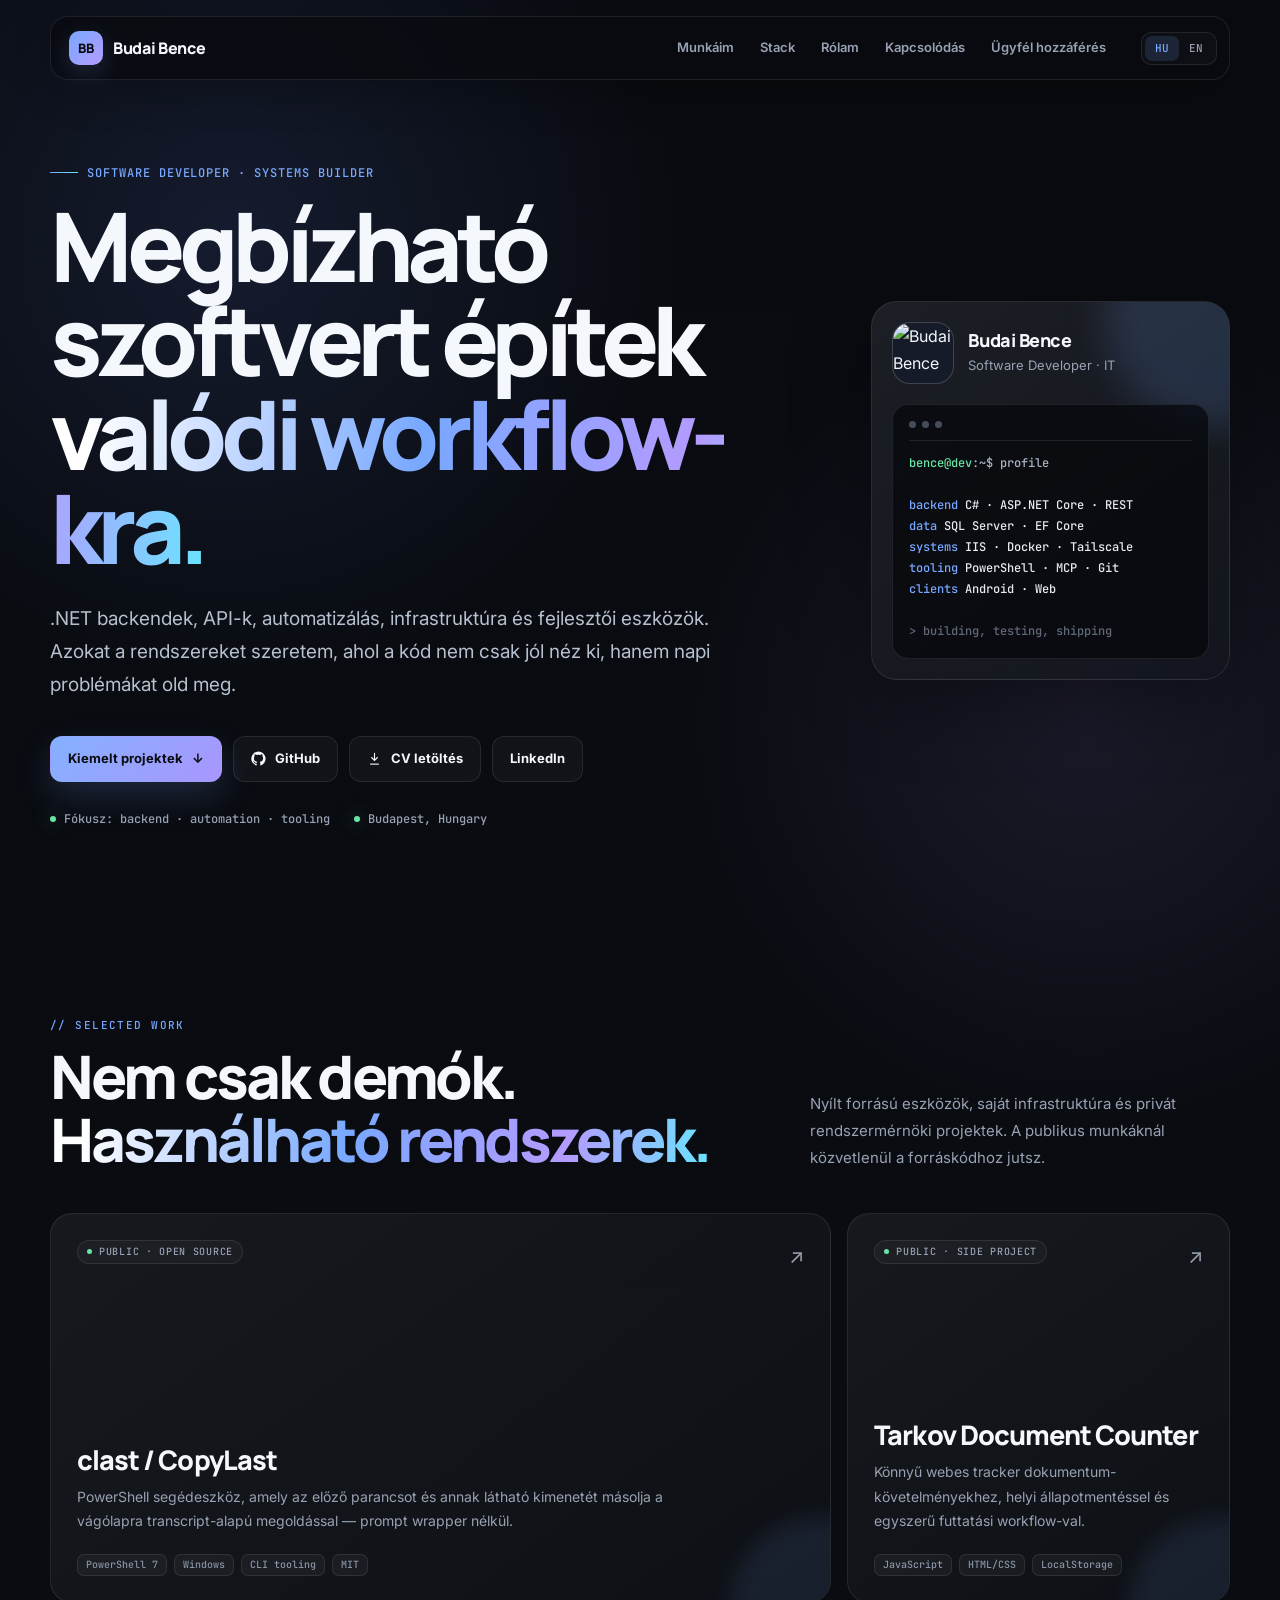
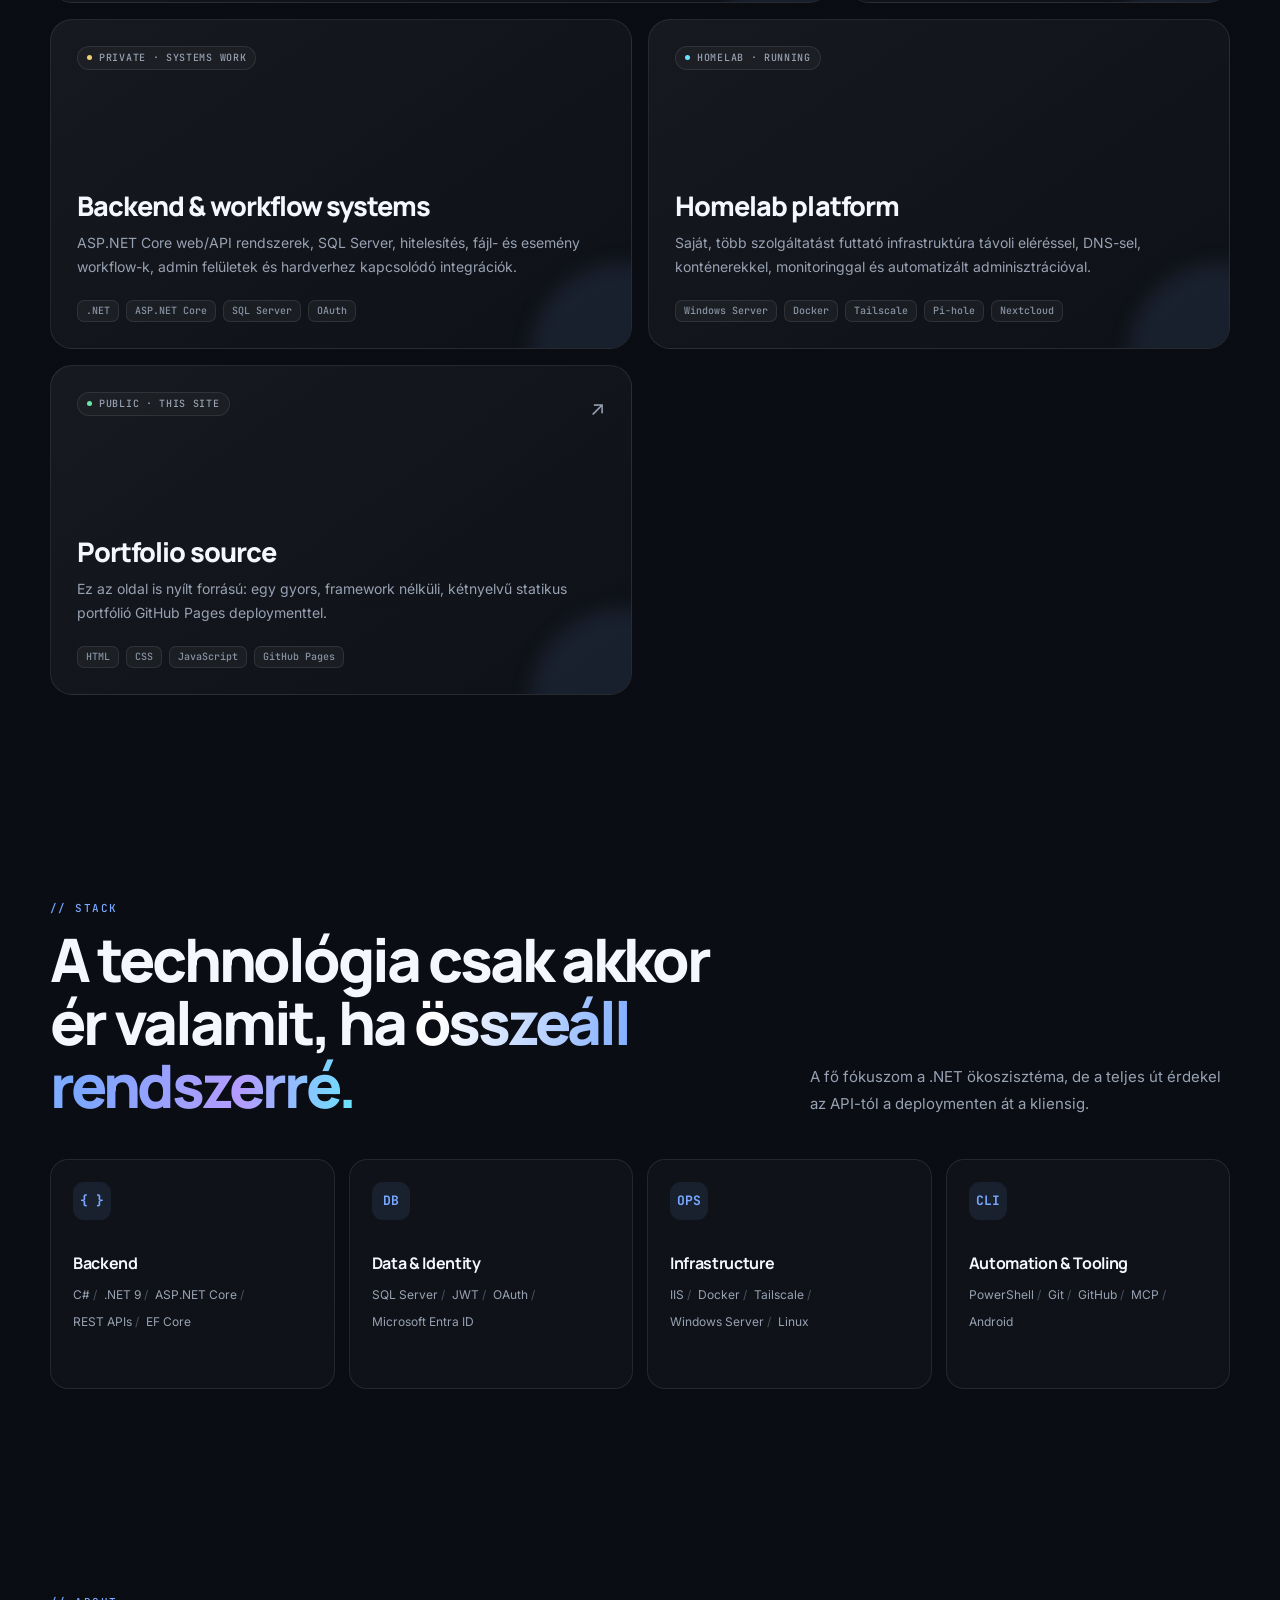
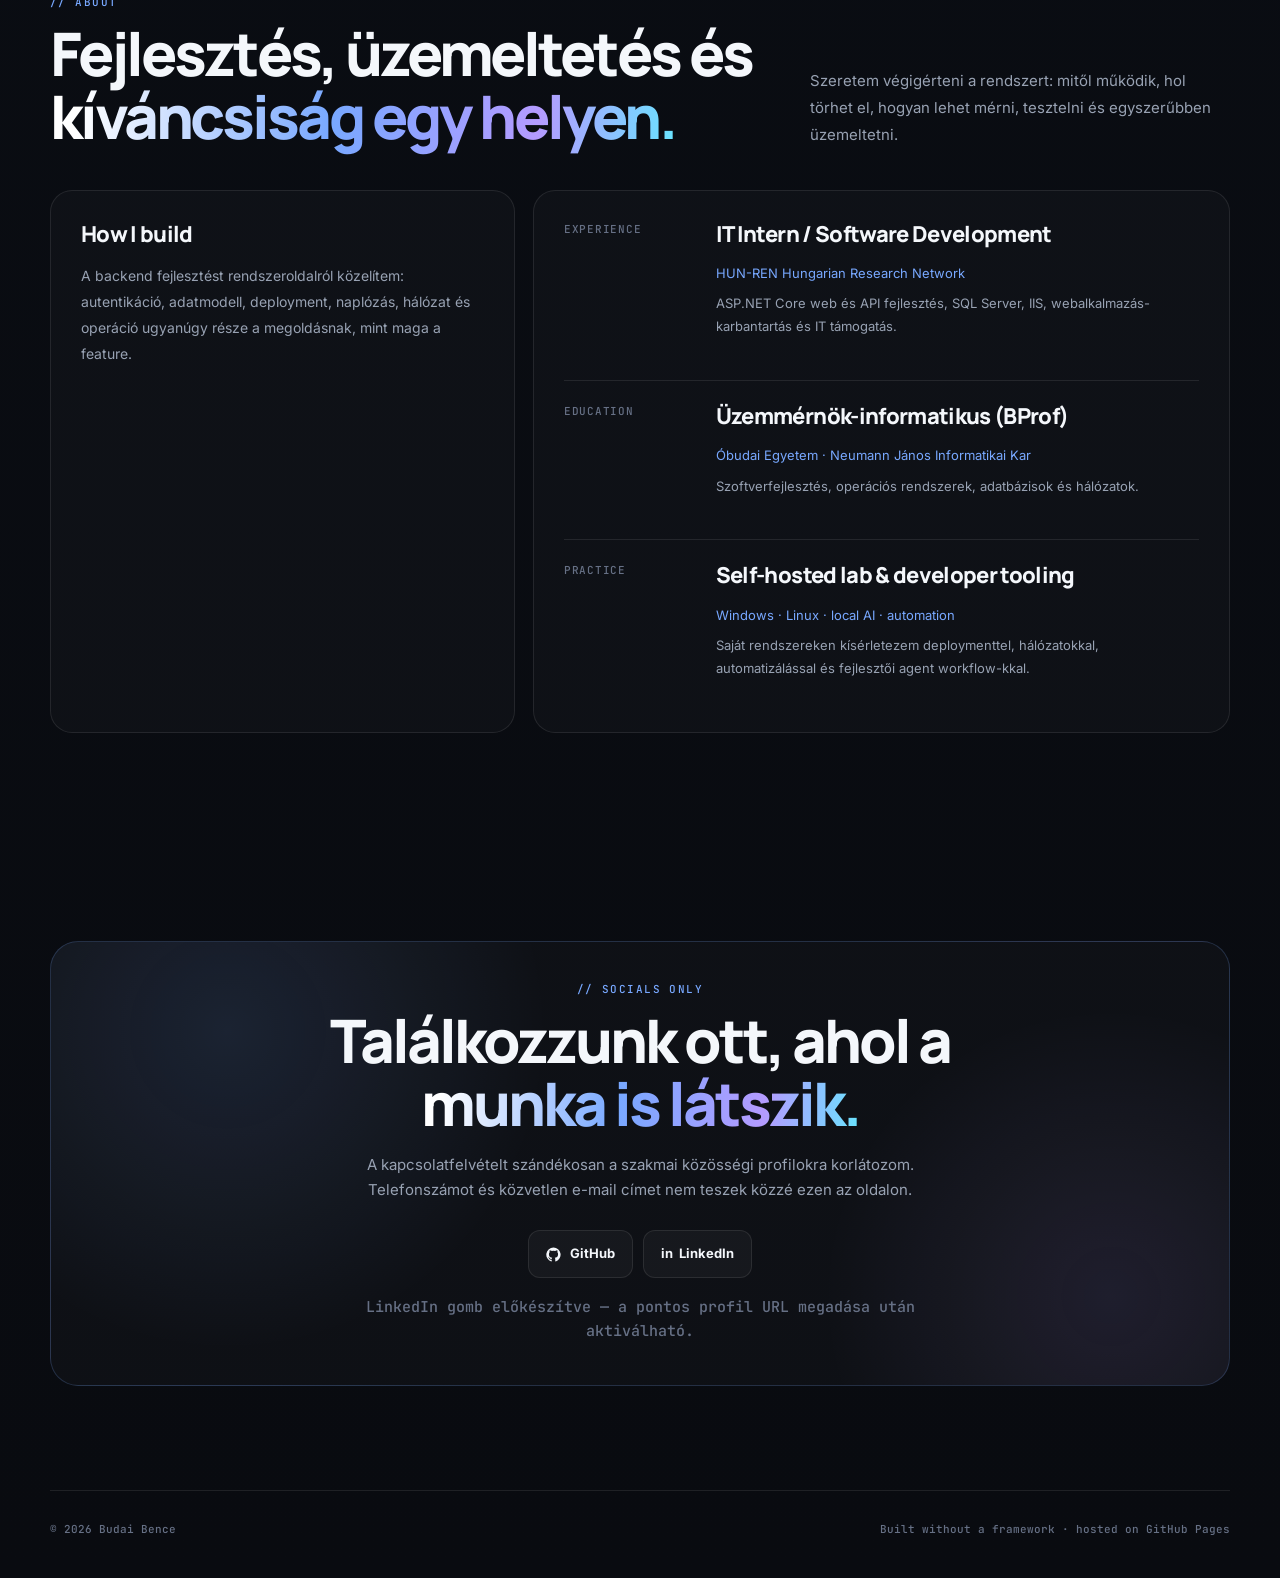
==== commit a6977277: "Restore bilingual CV download button" ====
--- a/index.html
+++ b/index.html
@@ -898,6 +898,10 @@
               <svg width="15" height="15" viewBox="0 0 24 24" fill="currentColor" aria-hidden="true"><path d="M12 .7a11.5 11.5 0 0 0-3.64 22.41c.58.1.79-.25.79-.56v-2.22c-3.22.7-3.9-1.37-3.9-1.37-.52-1.34-1.29-1.7-1.29-1.7-1.05-.72.08-.71.08-.71 1.17.08 1.78 1.2 1.78 1.2 1.04 1.78 2.72 1.27 3.39.97.1-.75.4-1.27.74-1.56-2.57-.3-5.27-1.29-5.27-5.68 0-1.25.45-2.28 1.18-3.08-.12-.29-.51-1.46.11-3.04 0 0 .96-.31 3.16 1.18a10.94 10.94 0 0 1 5.75 0c2.2-1.49 3.16-1.18 3.16-1.18.62 1.58.23 2.75.11 3.04.73.8 1.18 1.83 1.18 3.08 0 4.4-2.71 5.38-5.29 5.67.42.36.79 1.07.79 2.15v3.2c0 .31.21.67.8.56A11.5 11.5 0 0 0 12 .7Z"/></svg>
               GitHub
             </a>
+            <a class="btn" id="cv-download" href="Budai_Bence_CV_HU.pdf" download>
+              <svg width="15" height="15" viewBox="0 0 24 24" fill="none" stroke="currentColor" stroke-width="1.8" aria-hidden="true"><path d="M12 3v12"/><path d="m7 10 5 5 5-5"/><path d="M5 21h14"/></svg>
+              <span data-i18n="hero.cv">CV letöltés</span>
+            </a>
             <a class="btn" id="hero-linkedin" href="#" target="_blank" rel="noopener noreferrer" hidden>LinkedIn</a>
           </div>
 
@@ -1130,6 +1134,7 @@
         "hero.title": "Megbízható szoftvert építek <span class=\"gradient-text\">valódi workflow-kra.</span>",
         "hero.copy": ".NET backendek, API-k, automatizálás, infrastruktúra és fejlesztői eszközök. Azokat a rendszereket szeretem, ahol a kód nem csak jól néz ki, hanem napi problémákat old meg.",
         "hero.work": "Kiemelt projektek",
+        "hero.cv": "CV letöltés",
         "hero.focus": "Fókusz: backend · automation · tooling",
         "hero.location": "Budapest, Hungary",
         "profile.role": "Software Developer · IT",
@@ -1190,6 +1195,7 @@
         "hero.title": "I build reliable software for <span class=\"gradient-text\">real workflows.</span>",
         "hero.copy": ".NET backends, APIs, automation, infrastructure and developer tooling. I enjoy systems where code does more than look good — it removes real friction from everyday work.",
         "hero.work": "Selected work",
+        "hero.cv": "Download CV",
         "hero.focus": "Focus: backend · automation · tooling",
         "hero.location": "Budapest, Hungary",
         "profile.role": "Software Developer · IT",
@@ -1257,6 +1263,10 @@
         btn.classList.toggle("active", btn.getAttribute("data-lang") === active);
       });
       document.title = active === "en" ? "Budai Bence — Software Developer" : "Budai Bence — Szoftverfejlesztő";
+      var cvDownload = document.getElementById("cv-download");
+      if (cvDownload) {
+        cvDownload.href = active === "en" ? "Budai_Bence_CV_EN.pdf" : "Budai_Bence_CV_HU.pdf";
+      }
     }
 
     function configureSocials() {
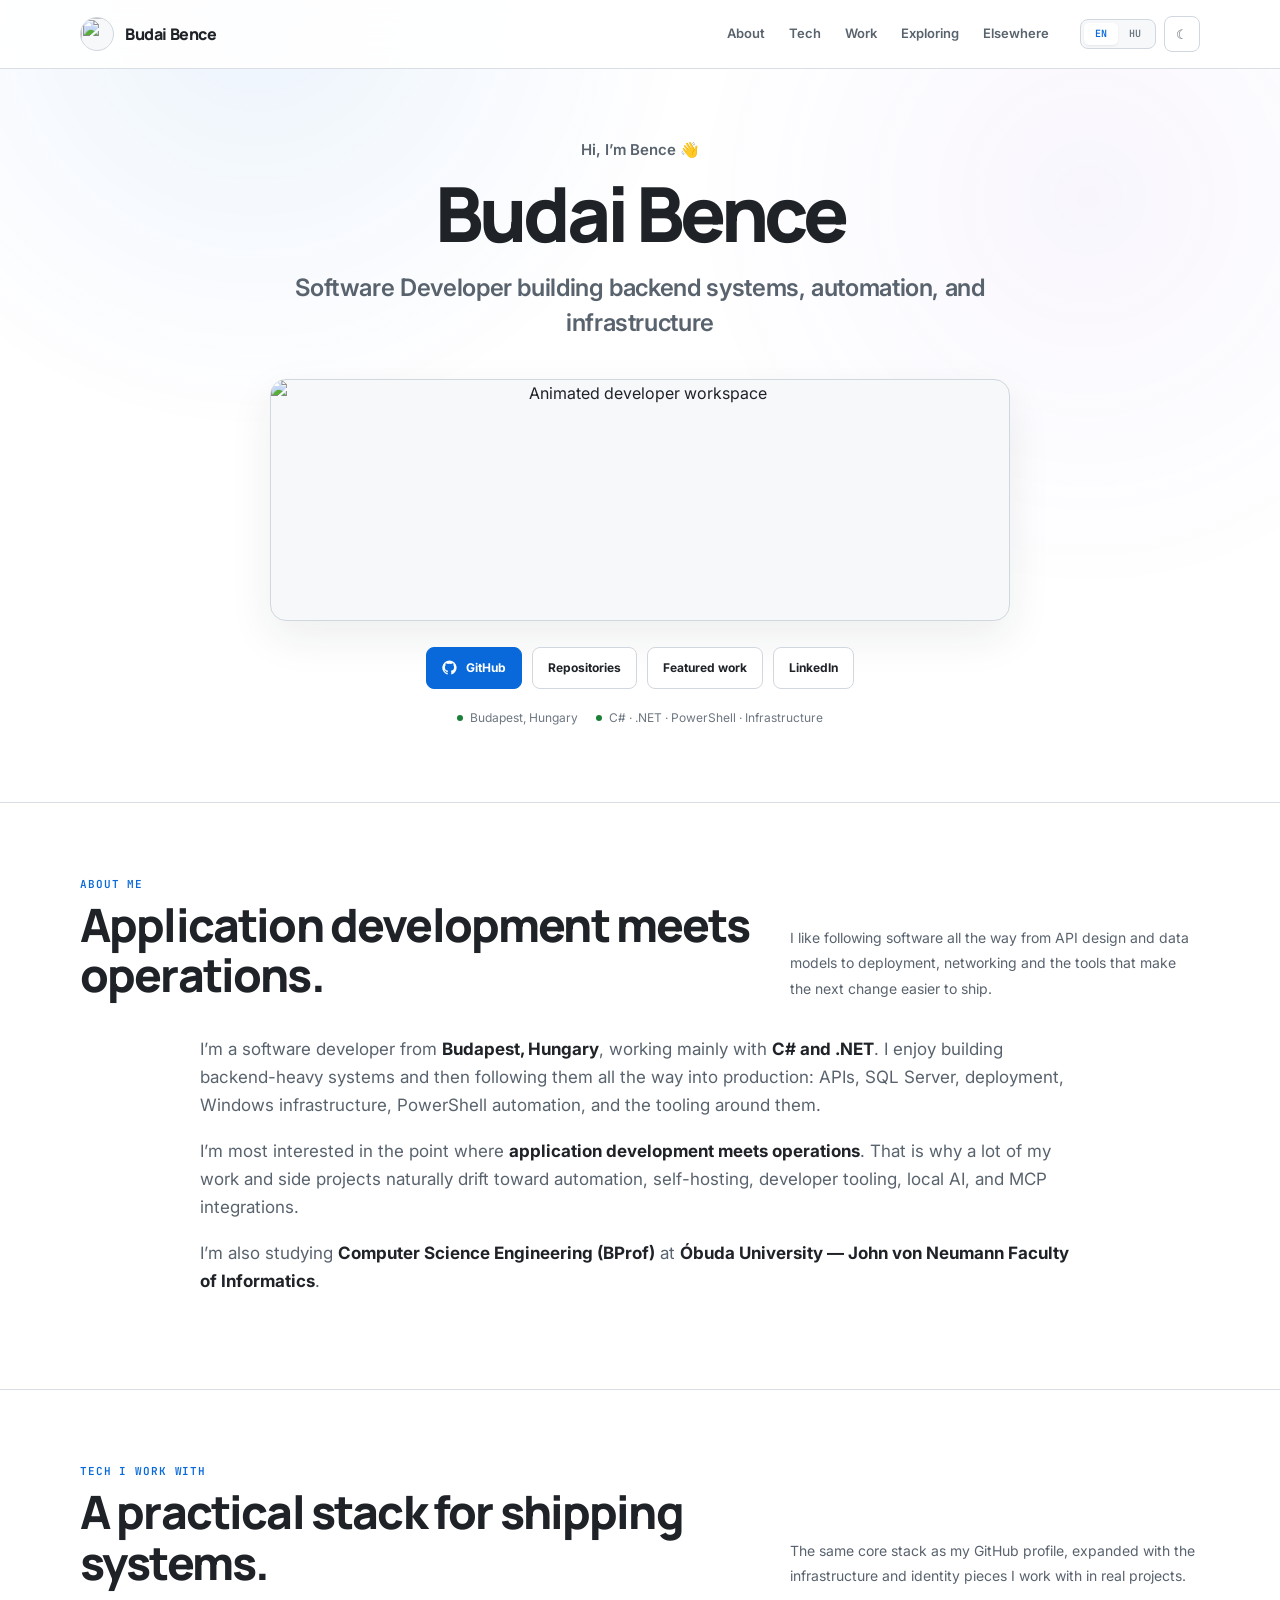
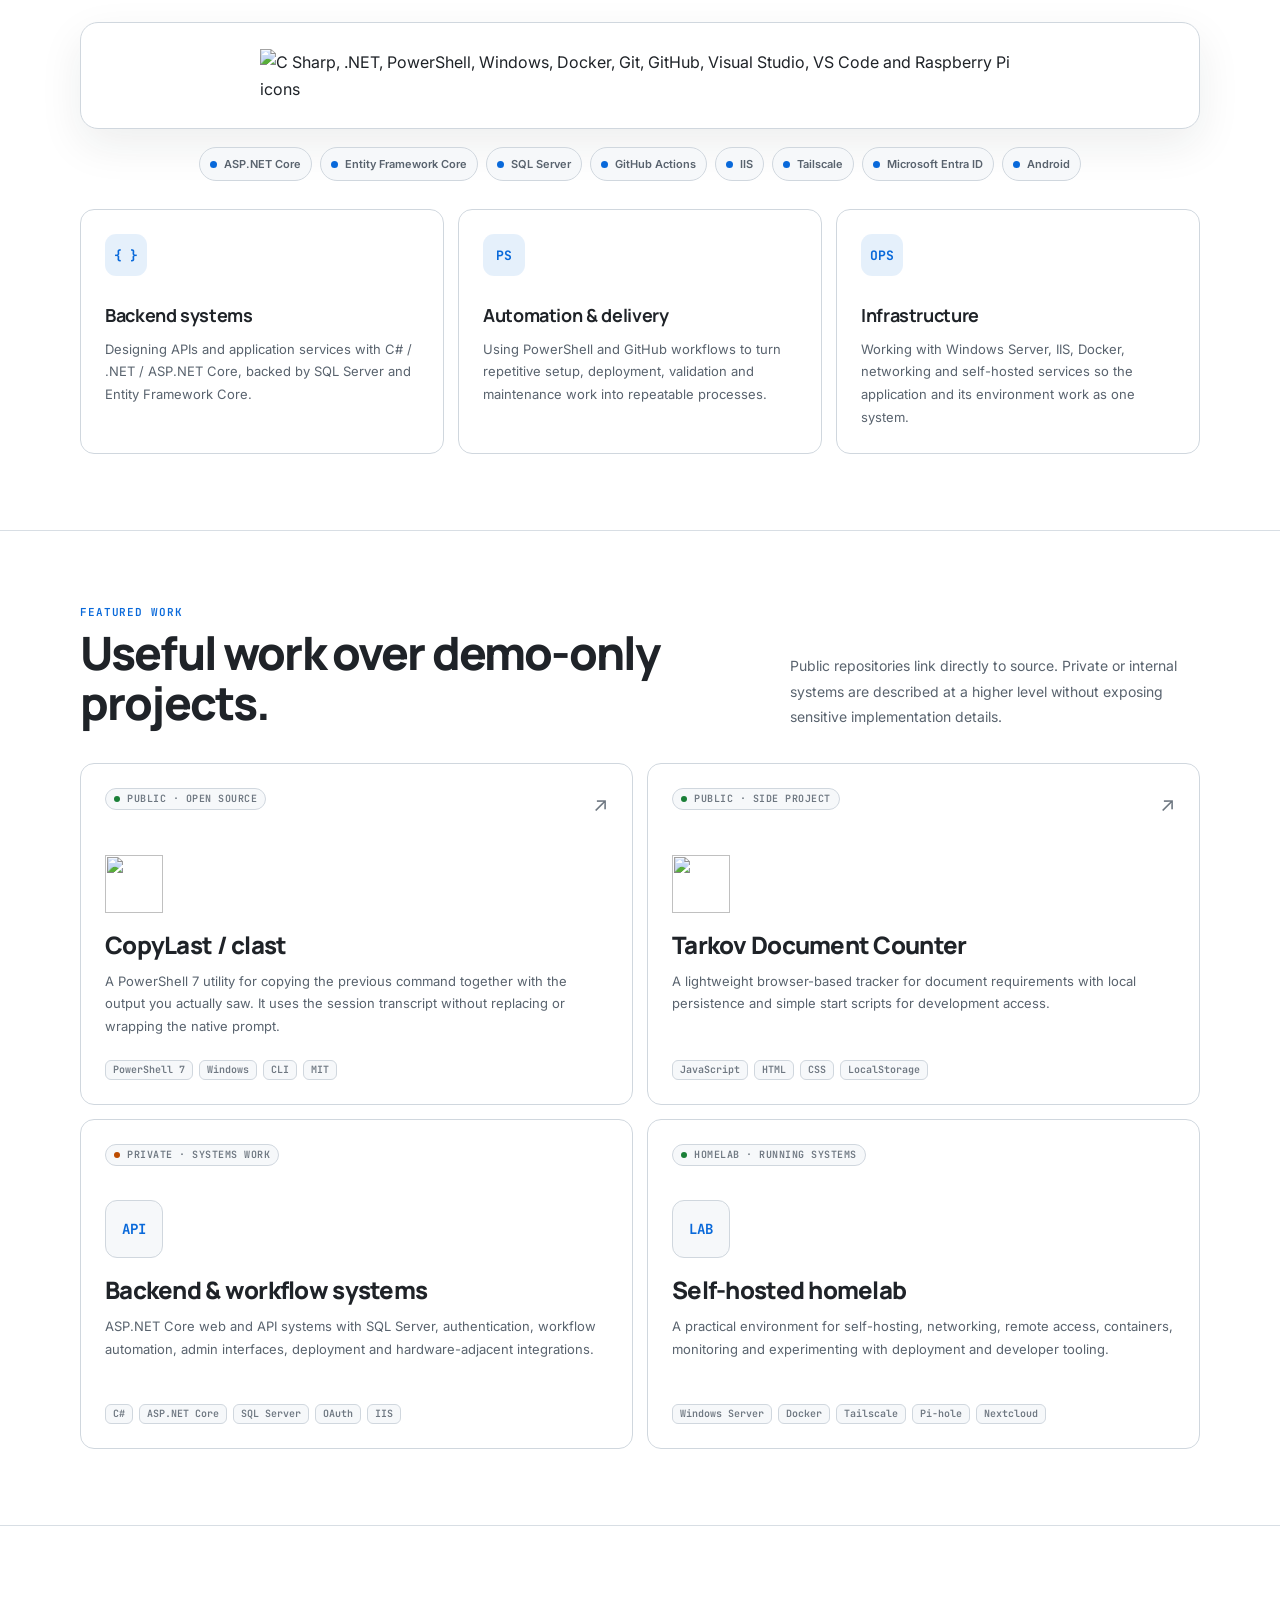
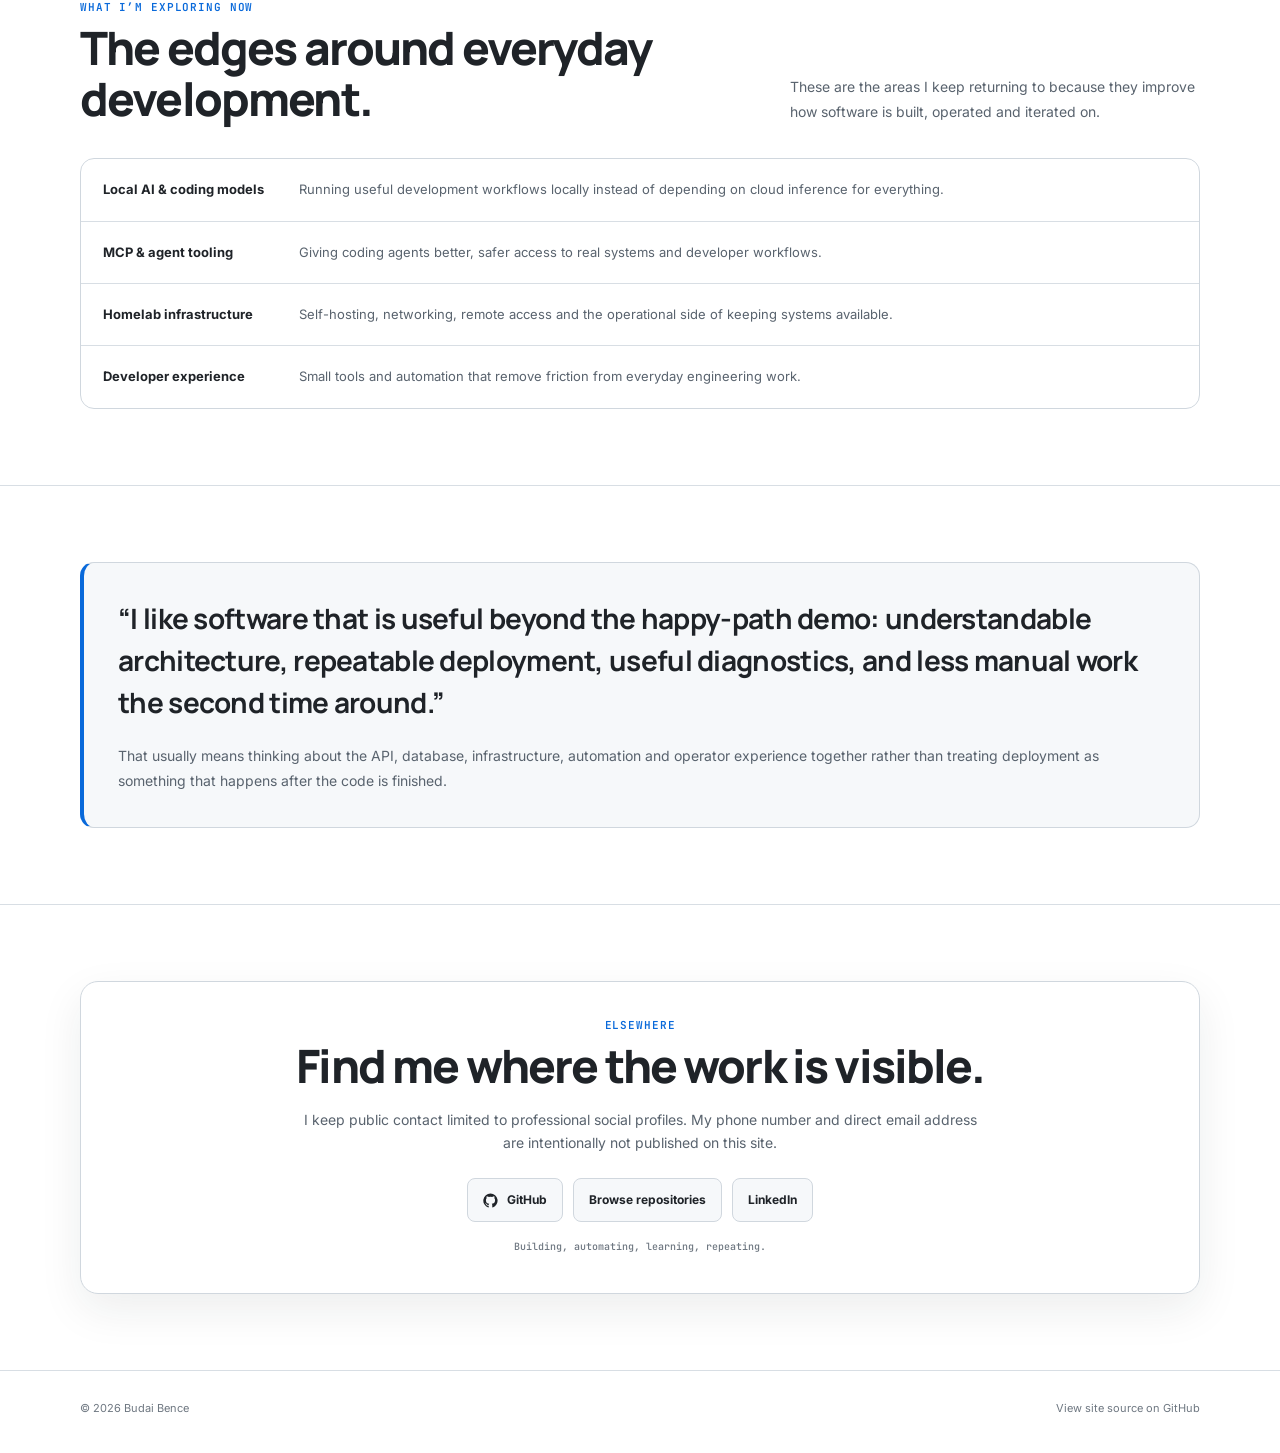
==== commit bb2b098d: "Align portfolio design with finalized GitHub profile" ====
--- a/index.html
+++ b/index.html
@@ -1,56 +1,157 @@
 <!DOCTYPE html>
-<html lang="hu">
+<html lang="en" data-theme="auto">
 <head>
   <meta charset="UTF-8">
   <meta name="viewport" content="width=device-width, initial-scale=1.0">
-  <meta name="theme-color" content="#090b10">
-  <meta name="description" content="Budai Bence software developer portfolio — .NET, backend systems, automation, infrastructure and developer tooling.">
+  <meta name="theme-color" content="#0d1117" id="theme-color">
+  <meta name="description" content="Budai Bence — software developer building backend systems, automation, infrastructure and developer tooling.">
   <meta property="og:type" content="website">
   <meta property="og:title" content="Budai Bence — Software Developer">
-  <meta property="og:description" content=".NET backend, systems engineering, automation and developer tooling.">
+  <meta property="og:description" content="Backend systems, automation, infrastructure and developer tooling with C#, .NET, PowerShell and modern infrastructure.">
   <meta property="og:url" content="https://itsmebencebudai.github.io/">
   <meta property="og:image" content="https://avatars.githubusercontent.com/u/145671524?v=4">
   <meta name="twitter:card" content="summary">
   <link rel="canonical" href="https://itsmebencebudai.github.io/">
   <title>Budai Bence — Software Developer</title>
+
   <link rel="preconnect" href="https://fonts.googleapis.com">
   <link rel="preconnect" href="https://fonts.gstatic.com" crossorigin>
-  <link href="https://fonts.googleapis.com/css2?family=Inter:wght@400;500;600;700&family=JetBrains+Mono:wght@400;500&family=Manrope:wght@500;600;700;800&display=swap" rel="stylesheet">
+  <link rel="preconnect" href="https://skillicons.dev">
+  <link href="https://fonts.googleapis.com/css2?family=Inter:wght@400;500;600;700&family=Manrope:wght@600;700;800&family=JetBrains+Mono:wght@400;500&display=swap" rel="stylesheet">
+
+  <script type="application/ld+json">
+  {
+    "@context": "https://schema.org",
+    "@type": "Person",
+    "name": "Budai Bence",
+    "url": "https://itsmebencebudai.github.io/",
+    "sameAs": [
+      "https://github.com/itsmebencebudai"
+    ],
+    "jobTitle": "Software Developer",
+    "knowsAbout": [
+      "C#",
+      ".NET",
+      "ASP.NET Core",
+      "SQL Server",
+      "PowerShell",
+      "Windows Server",
+      "Docker",
+      "IIS",
+      "Tailscale"
+    ]
+  }
+  </script>
+
   <style>
     :root {
-      --bg: #090b10;
-      --bg-soft: #0d1017;
-      --surface: rgba(17, 21, 31, .74);
-      --surface-solid: #11151f;
-      --surface-2: #151b28;
-      --line: rgba(255,255,255,.09);
-      --line-strong: rgba(255,255,255,.16);
-      --text: #f4f7fb;
-      --muted: #98a2b3;
-      --muted-2: #667085;
-      --blue: #78a8ff;
-      --violet: #b49bff;
-      --cyan: #69e4ff;
-      --green: #69e6a6;
-      --amber: #f4cf72;
-      --max: 1180px;
-      --radius: 22px;
-      --shadow: 0 24px 80px rgba(0,0,0,.32);
-    }
-
-    * { box-sizing: border-box; }
-    html { scroll-behavior: smooth; }
+      color-scheme: light dark;
+      --bg: #ffffff;
+      --bg-subtle: #f6f8fa;
+      --surface: #ffffff;
+      --surface-hover: #f6f8fa;
+      --border: #d0d7de;
+      --border-muted: #d8dee4;
+      --text: #1f2328;
+      --text-soft: #59636e;
+      --text-muted: #6e7781;
+      --accent: #0969da;
+      --accent-strong: #0550ae;
+      --accent-soft: rgba(9, 105, 218, .10);
+      --green: #1a7f37;
+      --green-soft: rgba(26, 127, 55, .10);
+      --purple: #8250df;
+      --orange: #bc4c00;
+      --shadow: 0 16px 44px rgba(31, 35, 40, .08);
+      --shadow-hover: 0 20px 52px rgba(31, 35, 40, .13);
+      --max: 1120px;
+      --radius: 18px;
+    }
+
+    @media (prefers-color-scheme: dark) {
+      :root {
+        --bg: #0d1117;
+        --bg-subtle: #161b22;
+        --surface: #0d1117;
+        --surface-hover: #161b22;
+        --border: #30363d;
+        --border-muted: #21262d;
+        --text: #f0f6fc;
+        --text-soft: #b1bac4;
+        --text-muted: #8b949e;
+        --accent: #58a6ff;
+        --accent-strong: #79c0ff;
+        --accent-soft: rgba(56, 139, 253, .14);
+        --green: #3fb950;
+        --green-soft: rgba(46, 160, 67, .14);
+        --purple: #bc8cff;
+        --orange: #ffa657;
+        --shadow: 0 18px 54px rgba(0, 0, 0, .26);
+        --shadow-hover: 0 24px 64px rgba(0, 0, 0, .38);
+      }
+    }
+
+    html[data-theme="light"] {
+      color-scheme: light;
+      --bg: #ffffff;
+      --bg-subtle: #f6f8fa;
+      --surface: #ffffff;
+      --surface-hover: #f6f8fa;
+      --border: #d0d7de;
+      --border-muted: #d8dee4;
+      --text: #1f2328;
+      --text-soft: #59636e;
+      --text-muted: #6e7781;
+      --accent: #0969da;
+      --accent-strong: #0550ae;
+      --accent-soft: rgba(9, 105, 218, .10);
+      --green: #1a7f37;
+      --green-soft: rgba(26, 127, 55, .10);
+      --purple: #8250df;
+      --orange: #bc4c00;
+      --shadow: 0 16px 44px rgba(31, 35, 40, .08);
+      --shadow-hover: 0 20px 52px rgba(31, 35, 40, .13);
+    }
+
+    html[data-theme="dark"] {
+      color-scheme: dark;
+      --bg: #0d1117;
+      --bg-subtle: #161b22;
+      --surface: #0d1117;
+      --surface-hover: #161b22;
+      --border: #30363d;
+      --border-muted: #21262d;
+      --text: #f0f6fc;
+      --text-soft: #b1bac4;
+      --text-muted: #8b949e;
+      --accent: #58a6ff;
+      --accent-strong: #79c0ff;
+      --accent-soft: rgba(56, 139, 253, .14);
+      --green: #3fb950;
+      --green-soft: rgba(46, 160, 67, .14);
+      --purple: #bc8cff;
+      --orange: #ffa657;
+      --shadow: 0 18px 54px rgba(0, 0, 0, .26);
+      --shadow-hover: 0 24px 64px rgba(0, 0, 0, .38);
+    }
+
+    * {
+      box-sizing: border-box;
+    }
+
+    html {
+      scroll-behavior: smooth;
+      scroll-padding-top: 92px;
+    }
+
     body {
       margin: 0;
       min-height: 100vh;
+      background: var(--bg);
       color: var(--text);
-      background:
-        radial-gradient(circle at 18% 5%, rgba(104,139,255,.13), transparent 28rem),
-        radial-gradient(circle at 85% 15%, rgba(180,155,255,.10), transparent 26rem),
-        linear-gradient(180deg, #090b10 0%, #0a0d13 55%, #090b10 100%);
       font-family: Inter, system-ui, -apple-system, BlinkMacSystemFont, "Segoe UI", sans-serif;
       line-height: 1.65;
-      overflow-x: hidden;
+      transition: background .2s ease, color .2s ease;
     }
 
     body::before {
@@ -58,104 +159,114 @@
       position: fixed;
       inset: 0;
       pointer-events: none;
-      opacity: .16;
-      background-image:
-        linear-gradient(rgba(255,255,255,.04) 1px, transparent 1px),
-        linear-gradient(90deg, rgba(255,255,255,.04) 1px, transparent 1px);
-      background-size: 54px 54px;
-      mask-image: linear-gradient(to bottom, #000, transparent 82%);
       z-index: -1;
-    }
-
-    ::selection { background: rgba(120,168,255,.28); color: white; }
-    a { color: inherit; }
-    button, a { -webkit-tap-highlight-color: transparent; }
+      background:
+        radial-gradient(circle at 20% 0%, var(--accent-soft), transparent 28rem),
+        radial-gradient(circle at 85% 22%, rgba(130, 80, 223, .07), transparent 26rem);
+      opacity: .72;
+    }
+
+    img {
+      max-width: 100%;
+    }
+
+    a {
+      color: inherit;
+    }
+
+    button,
+    a {
+      -webkit-tap-highlight-color: transparent;
+    }
+
+    ::selection {
+      background: var(--accent-soft);
+    }
+
+    .container {
+      width: min(calc(100% - 32px), var(--max));
+      margin-inline: auto;
+    }
 
     .skip-link {
       position: fixed;
       left: 16px;
       top: -60px;
-      z-index: 999;
+      z-index: 9999;
       padding: 10px 14px;
-      border-radius: 10px;
-      background: white;
-      color: #111;
+      border-radius: 8px;
+      background: var(--text);
+      color: var(--bg);
+      text-decoration: none;
+      font-weight: 700;
       transition: top .2s ease;
     }
-    .skip-link:focus { top: 16px; }
-
-    .shell {
-      width: min(calc(100% - 40px), var(--max));
-      margin-inline: auto;
-    }
-
-    .nav-wrap {
+
+    .skip-link:focus {
+      top: 16px;
+    }
+
+    /* NAVIGATION */
+
+    .nav-shell {
       position: fixed;
-      z-index: 100;
-      top: 16px;
+      top: 0;
       left: 0;
       right: 0;
-      pointer-events: none;
+      z-index: 1000;
+      border-bottom: 1px solid var(--border-muted);
+      background: color-mix(in srgb, var(--bg) 88%, transparent);
+      backdrop-filter: blur(18px);
     }
 
     .nav {
-      min-height: 64px;
+      min-height: 68px;
       display: flex;
       align-items: center;
-      gap: 24px;
-      padding: 10px 12px 10px 18px;
-      border: 1px solid var(--line);
-      border-radius: 18px;
-      background: rgba(9,11,16,.78);
-      backdrop-filter: blur(18px);
-      box-shadow: 0 12px 40px rgba(0,0,0,.24);
-      pointer-events: auto;
+      gap: 20px;
     }
 
     .brand {
       display: inline-flex;
       align-items: center;
-      gap: 10px;
+      gap: 11px;
       text-decoration: none;
       font-family: Manrope, sans-serif;
       font-weight: 800;
-      letter-spacing: -.02em;
+      letter-spacing: -.025em;
       white-space: nowrap;
     }
 
-    .brand-mark {
-      display: grid;
-      place-items: center;
+    .brand-avatar {
       width: 34px;
       height: 34px;
-      border-radius: 10px;
-      background: linear-gradient(135deg, var(--blue), var(--violet));
-      color: #090b10;
-      font: 800 13px/1 Manrope, sans-serif;
-      box-shadow: 0 8px 24px rgba(120,168,255,.18);
+      border-radius: 50%;
+      border: 1px solid var(--border);
+      object-fit: cover;
+      background: var(--bg-subtle);
     }
 
     .nav-links {
       display: flex;
       align-items: center;
-      gap: 4px;
+      gap: 2px;
       margin-left: auto;
     }
 
     .nav-links a {
       padding: 9px 11px;
-      border-radius: 9px;
-      color: var(--muted);
+      border-radius: 7px;
+      color: var(--text-soft);
       text-decoration: none;
       font-size: 13px;
       font-weight: 600;
-      transition: color .2s ease, background .2s ease;
+      transition: color .18s ease, background .18s ease;
     }
 
     .nav-links a:hover,
     .nav-links a:focus-visible {
       color: var(--text);
-      background: rgba(255,255,255,.055);
+      background: var(--bg-subtle);
     }
 
     .nav-actions {
@@ -164,630 +275,596 @@
       gap: 8px;
     }
 
-    .lang {
+    .segmented {
       display: flex;
+      align-items: center;
       padding: 3px;
-      border: 1px solid var(--line);
-      border-radius: 10px;
-      background: rgba(255,255,255,.025);
-    }
-
-    .lang button {
+      border: 1px solid var(--border);
+      border-radius: 8px;
+      background: var(--bg-subtle);
+    }
+
+    .segmented button {
+      border: 0;
       min-width: 34px;
-      border: 0;
-      border-radius: 7px;
-      padding: 7px 8px;
+      padding: 6px 8px;
+      border-radius: 5px;
       background: transparent;
-      color: var(--muted);
-      font: 500 11px/1 JetBrains Mono, monospace;
+      color: var(--text-muted);
+      font: 600 10px/1 JetBrains Mono, monospace;
       cursor: pointer;
     }
 
-    .lang button.active {
-      background: rgba(120,168,255,.14);
-      color: var(--blue);
-    }
-
-    .menu-btn {
+    .segmented button.active {
+      background: var(--surface);
+      color: var(--accent);
+      box-shadow: 0 1px 2px rgba(31, 35, 40, .08);
+    }
+
+    .icon-button {
+      display: grid;
+      place-items: center;
+      width: 36px;
+      height: 36px;
+      padding: 0;
+      border: 1px solid var(--border);
+      border-radius: 8px;
+      background: var(--surface);
+      color: var(--text-soft);
+      cursor: pointer;
+      transition: background .18s ease, color .18s ease;
+    }
+
+    .icon-button:hover {
+      background: var(--bg-subtle);
+      color: var(--text);
+    }
+
+    .menu-button {
       display: none;
-      width: 40px;
-      height: 40px;
-      border: 1px solid var(--line);
-      border-radius: 10px;
-      background: rgba(255,255,255,.025);
-      color: var(--text);
-      cursor: pointer;
-    }
-
-    .menu-btn span,
-    .menu-btn span::before,
-    .menu-btn span::after {
+    }
+
+    /* HERO */
+
+    .hero {
+      padding: 136px 0 74px;
+      text-align: center;
+    }
+
+    .hero-inner {
+      max-width: 920px;
+      margin-inline: auto;
+    }
+
+    .hello {
+      display: inline-flex;
+      align-items: center;
+      justify-content: center;
+      gap: 8px;
+      margin-bottom: 12px;
+      color: var(--text-soft);
+      font-size: 15px;
+      font-weight: 600;
+    }
+
+    .hero h1 {
+      margin: 0;
+      font: 800 clamp(44px, 7vw, 76px)/1.02 Manrope, sans-serif;
+      letter-spacing: -.055em;
+    }
+
+    .hero-subtitle {
+      margin: 19px auto 0;
+      max-width: 800px;
+      color: var(--text-soft);
+      font-size: clamp(18px, 2.2vw, 24px);
+      line-height: 1.45;
+      font-weight: 600;
+      letter-spacing: -.015em;
+    }
+
+    .hero-visual {
+      margin: 38px auto 0;
+      max-width: 740px;
+      border: 1px solid var(--border);
+      border-radius: 16px;
+      overflow: hidden;
+      background: var(--bg-subtle);
+      box-shadow: var(--shadow);
+    }
+
+    .hero-visual img {
       display: block;
-      width: 17px;
-      height: 1.5px;
-      background: currentColor;
-      border-radius: 999px;
-      transition: .22s ease;
-    }
-
-    .menu-btn span {
-      margin: auto;
-      position: relative;
-    }
-
-    .menu-btn span::before,
-    .menu-btn span::after {
-      content: "";
-      position: absolute;
-      left: 0;
-    }
-    .menu-btn span::before { top: -6px; }
-    .menu-btn span::after { top: 6px; }
-    .nav.open .menu-btn span { background: transparent; }
-    .nav.open .menu-btn span::before { top: 0; transform: rotate(45deg); }
-    .nav.open .menu-btn span::after { top: 0; transform: rotate(-45deg); }
-
-    main { overflow: hidden; }
-
-    .hero {
-      min-height: 100svh;
-      padding: 154px 0 88px;
-      display: grid;
-      align-items: center;
-      position: relative;
-    }
-
-    .hero-grid {
-      display: grid;
-      grid-template-columns: minmax(0, 1.35fr) minmax(320px, .65fr);
-      gap: clamp(40px, 6vw, 78px);
-      align-items: center;
-    }
-
-    .eyebrow {
+      width: 100%;
+      min-height: 240px;
+      object-fit: cover;
+    }
+
+    .hero-actions {
+      display: flex;
+      justify-content: center;
+      flex-wrap: wrap;
+      gap: 10px;
+      margin-top: 26px;
+    }
+
+    .badge-button {
       display: inline-flex;
       align-items: center;
       gap: 9px;
-      margin-bottom: 20px;
-      color: var(--blue);
-      font: 500 12px/1 JetBrains Mono, monospace;
-      letter-spacing: .08em;
-      text-transform: uppercase;
-    }
-
-    .eyebrow::before {
-      content: "";
-      width: 28px;
-      height: 1px;
-      background: linear-gradient(90deg, var(--blue), var(--cyan));
-    }
-
-    .hero h1 {
-      max-width: 830px;
-      margin: 0;
-      font-family: Manrope, sans-serif;
-      font-size: clamp(50px, 7.6vw, 96px);
-      line-height: .98;
-      letter-spacing: -.065em;
-      font-weight: 800;
-    }
-
-    .gradient-text {
-      background: linear-gradient(95deg, #fff 5%, var(--blue) 45%, var(--violet) 78%, var(--cyan));
-      -webkit-background-clip: text;
-      background-clip: text;
-      color: transparent;
-    }
-
-    .hero-copy {
-      max-width: 680px;
-      margin: 27px 0 0;
-      color: #b7c0ce;
-      font-size: clamp(16px, 1.8vw, 19px);
-      line-height: 1.75;
-    }
-
-    .hero-actions {
+      min-height: 42px;
+      padding: 0 15px;
+      border: 1px solid var(--border);
+      border-radius: 8px;
+      background: var(--surface);
+      color: var(--text);
+      text-decoration: none;
+      font-size: 12px;
+      font-weight: 700;
+      transition: transform .18s ease, border-color .18s ease, background .18s ease;
+    }
+
+    .badge-button:hover {
+      transform: translateY(-2px);
+      border-color: color-mix(in srgb, var(--accent) 60%, var(--border));
+      background: var(--bg-subtle);
+    }
+
+    .badge-button.primary {
+      background: var(--accent);
+      border-color: var(--accent);
+      color: #fff;
+    }
+
+    html[data-theme="dark"] .badge-button.primary {
+      color: #0d1117;
+    }
+
+    @media (prefers-color-scheme: dark) {
+      html[data-theme="auto"] .badge-button.primary {
+        color: #0d1117;
+      }
+    }
+
+    .hero-meta {
       display: flex;
+      justify-content: center;
       flex-wrap: wrap;
-      gap: 11px;
-      margin-top: 34px;
-    }
-
-    .btn {
+      gap: 10px 18px;
+      margin-top: 19px;
+      color: var(--text-muted);
+      font-size: 12px;
+    }
+
+    .hero-meta span {
       display: inline-flex;
       align-items: center;
-      justify-content: center;
-      gap: 9px;
-      min-height: 46px;
-      padding: 0 17px;
-      border: 1px solid var(--line);
-      border-radius: 12px;
-      background: rgba(255,255,255,.035);
-      color: var(--text);
-      text-decoration: none;
-      font-size: 13px;
-      font-weight: 700;
-      transition: transform .2s ease, border-color .2s ease, background .2s ease, color .2s ease;
-    }
-
-    .btn:hover {
-      transform: translateY(-2px);
-      border-color: var(--line-strong);
-      background: rgba(255,255,255,.06);
-    }
-
-    .btn.primary {
-      border-color: transparent;
-      background: linear-gradient(135deg, #84b1ff, #a996ff);
-      color: #0a0c11;
-      box-shadow: 0 14px 34px rgba(120,168,255,.18);
-    }
-
-    .btn.primary:hover { background: linear-gradient(135deg, #9ac0ff, #b6a7ff); }
-
-    .hero-note {
-      display: flex;
-      flex-wrap: wrap;
-      gap: 14px 24px;
-      margin-top: 28px;
-      color: var(--muted);
-      font: 500 12px/1.5 JetBrains Mono, monospace;
-    }
-
-    .hero-note span {
-      display: inline-flex;
-      align-items: center;
-      gap: 8px;
-    }
-
-    .hero-note span::before {
+      gap: 7px;
+    }
+
+    .hero-meta span::before {
       content: "";
       width: 6px;
       height: 6px;
       border-radius: 50%;
       background: var(--green);
-      box-shadow: 0 0 18px rgba(105,230,166,.55);
-    }
-
-    .profile-card {
-      position: relative;
-      padding: 20px;
-      border: 1px solid var(--line);
-      border-radius: 26px;
-      background:
-        linear-gradient(145deg, rgba(255,255,255,.075), rgba(255,255,255,.018)),
-        rgba(12,15,22,.74);
+    }
+
+    /* SECTION BASE */
+
+    .section {
+      padding: 76px 0;
+      border-top: 1px solid var(--border-muted);
+    }
+
+    .section-heading {
+      display: grid;
+      grid-template-columns: minmax(0, 1fr) minmax(260px, 410px);
+      gap: 34px;
+      align-items: end;
+      margin-bottom: 34px;
+    }
+
+    .section-label {
+      margin-bottom: 10px;
+      color: var(--accent);
+      font: 600 11px/1 JetBrains Mono, monospace;
+      letter-spacing: .08em;
+      text-transform: uppercase;
+    }
+
+    .section h2 {
+      margin: 0;
+      font: 800 clamp(30px, 4vw, 46px)/1.1 Manrope, sans-serif;
+      letter-spacing: -.04em;
+    }
+
+    .section-heading p {
+      margin: 0;
+      color: var(--text-soft);
+      font-size: 14px;
+      line-height: 1.8;
+    }
+
+    /* ABOUT */
+
+    .about-copy {
+      max-width: 880px;
+      margin: 0 auto;
+      font-size: 17px;
+      color: var(--text-soft);
+    }
+
+    .about-copy p {
+      margin: 0 0 18px;
+    }
+
+    .about-copy strong {
+      color: var(--text);
+    }
+
+    /* TECHNOLOGIES */
+
+    .icon-strip {
+      display: flex;
+      justify-content: center;
+      padding: 26px;
+      border: 1px solid var(--border);
+      border-radius: var(--radius);
+      background: var(--surface);
+      overflow-x: auto;
       box-shadow: var(--shadow);
-      overflow: hidden;
-    }
-
-    .profile-card::before {
-      content: "";
-      position: absolute;
-      width: 220px;
-      height: 220px;
-      right: -95px;
-      top: -95px;
-      border-radius: 50%;
-      background: rgba(120,168,255,.16);
-      filter: blur(18px);
-    }
-
-    .profile-top {
+    }
+
+    .icon-strip img {
+      min-width: 550px;
+      max-width: 760px;
+    }
+
+    .chip-row {
       display: flex;
+      justify-content: center;
+      flex-wrap: wrap;
+      gap: 8px;
+      margin-top: 18px;
+    }
+
+    .chip {
+      display: inline-flex;
       align-items: center;
-      gap: 14px;
-      position: relative;
-    }
-
-    .avatar {
-      width: 62px;
-      height: 62px;
-      border-radius: 18px;
-      object-fit: cover;
-      border: 1px solid rgba(255,255,255,.18);
-      background: var(--surface-2);
-    }
-
-    .profile-name {
-      margin: 0;
-      font: 800 18px/1.15 Manrope, sans-serif;
-      letter-spacing: -.025em;
-    }
-
-    .profile-role {
-      margin-top: 5px;
-      color: var(--muted);
-      font-size: 13px;
-    }
-
-    .profile-terminal {
-      position: relative;
-      margin-top: 20px;
-      padding: 16px;
-      min-height: 210px;
-      border: 1px solid var(--line);
-      border-radius: 16px;
-      background: rgba(6,8,12,.72);
-      font: 500 12px/1.75 JetBrains Mono, monospace;
-      color: #aab4c3;
-    }
-
-    .terminal-bar {
-      display: flex;
-      gap: 6px;
-      padding-bottom: 12px;
-      border-bottom: 1px solid var(--line);
-      margin-bottom: 12px;
-    }
-
-    .terminal-bar i {
+      gap: 7px;
+      padding: 7px 10px;
+      border: 1px solid var(--border);
+      border-radius: 999px;
+      background: var(--bg-subtle);
+      color: var(--text-soft);
+      font-size: 11px;
+      font-weight: 600;
+    }
+
+    .chip-dot {
       width: 7px;
       height: 7px;
       border-radius: 50%;
-      background: #454d5b;
-    }
-
-    .terminal-line { display: block; }
-    .terminal-prompt { color: var(--green); }
-    .terminal-key { color: var(--blue); }
-    .terminal-value { color: #e7eaf0; }
-    .terminal-muted { color: #5f6978; }
-
-    .section {
-      padding: 104px 0;
-      position: relative;
-    }
-
-    .section-head {
+      background: var(--accent);
+    }
+
+    /* FOCUS CARDS */
+
+    .focus-grid {
       display: grid;
-      grid-template-columns: minmax(0, 1fr) minmax(260px, 420px);
-      gap: 40px;
-      align-items: end;
-      margin-bottom: 42px;
-    }
-
-    .kicker {
-      color: var(--blue);
-      font: 500 11px/1 JetBrains Mono, monospace;
-      text-transform: uppercase;
-      letter-spacing: .13em;
-      margin-bottom: 14px;
-    }
-
-    .section h2 {
+      grid-template-columns: repeat(3, 1fr);
+      gap: 14px;
+    }
+
+    .focus-card {
+      min-height: 228px;
+      padding: 24px;
+      border: 1px solid var(--border);
+      border-radius: 14px;
+      background: var(--surface);
+      transition: transform .2s ease, border-color .2s ease, box-shadow .2s ease;
+    }
+
+    .focus-card:hover {
+      transform: translateY(-3px);
+      border-color: color-mix(in srgb, var(--accent) 45%, var(--border));
+      box-shadow: var(--shadow);
+    }
+
+    .focus-icon {
+      display: grid;
+      place-items: center;
+      width: 42px;
+      height: 42px;
+      margin-bottom: 28px;
+      border-radius: 11px;
+      background: var(--accent-soft);
+      color: var(--accent);
+      font: 700 13px/1 JetBrains Mono, monospace;
+    }
+
+    .focus-card h3 {
+      margin: 0 0 10px;
+      font: 700 18px/1.3 Manrope, sans-serif;
+      letter-spacing: -.02em;
+    }
+
+    .focus-card p {
       margin: 0;
-      font: 800 clamp(34px, 5vw, 60px)/1.05 Manrope, sans-serif;
-      letter-spacing: -.05em;
-    }
-
-    .section-intro {
-      margin: 0;
-      color: var(--muted);
-      font-size: 15px;
-      line-height: 1.8;
-    }
-
-    .work-grid {
+      color: var(--text-soft);
+      font-size: 13px;
+      line-height: 1.75;
+    }
+
+    /* PROJECTS */
+
+    .project-grid {
       display: grid;
-      grid-template-columns: repeat(12, 1fr);
-      gap: 16px;
-    }
-
-    .project {
-      grid-column: span 6;
+      grid-template-columns: repeat(2, 1fr);
+      gap: 14px;
+    }
+
+    .project-card {
       position: relative;
       display: flex;
       flex-direction: column;
       min-height: 330px;
-      padding: 26px;
-      border: 1px solid var(--line);
-      border-radius: var(--radius);
-      background: linear-gradient(145deg, rgba(255,255,255,.055), rgba(255,255,255,.018));
+      padding: 24px;
+      border: 1px solid var(--border);
+      border-radius: 14px;
+      background: var(--surface);
+      text-decoration: none;
       overflow: hidden;
-      text-decoration: none;
-      transition: transform .25s ease, border-color .25s ease, background .25s ease;
-    }
-
-    .project:hover {
-      transform: translateY(-4px);
-      border-color: rgba(120,168,255,.34);
-      background: linear-gradient(145deg, rgba(120,168,255,.08), rgba(255,255,255,.022));
-    }
-
-    .project.featured {
-      grid-column: span 8;
-      min-height: 390px;
-    }
-
-    .project.compact {
-      grid-column: span 4;
-      min-height: 390px;
-    }
-
-    .project::after {
-      content: "";
-      position: absolute;
-      width: 180px;
-      height: 180px;
-      right: -80px;
-      bottom: -95px;
-      border-radius: 50%;
-      background: rgba(120,168,255,.10);
-      filter: blur(10px);
-      transition: transform .35s ease;
-    }
-
-    .project:hover::after { transform: scale(1.2); }
+      transition: transform .2s ease, border-color .2s ease, box-shadow .2s ease, background .2s ease;
+    }
+
+    .project-card:hover {
+      transform: translateY(-3px);
+      border-color: color-mix(in srgb, var(--accent) 45%, var(--border));
+      box-shadow: var(--shadow-hover);
+      background: var(--surface-hover);
+    }
 
     .project-top {
       display: flex;
+      align-items: flex-start;
       justify-content: space-between;
       gap: 14px;
-      align-items: flex-start;
-      position: relative;
-      z-index: 1;
-    }
-
-    .badge {
+    }
+
+    .project-status {
       display: inline-flex;
       align-items: center;
       gap: 7px;
-      padding: 6px 9px;
-      border: 1px solid var(--line);
+      padding: 5px 8px;
+      border: 1px solid var(--border);
       border-radius: 999px;
-      color: var(--muted);
-      background: rgba(255,255,255,.03);
-      font: 500 10px/1 JetBrains Mono, monospace;
+      color: var(--text-muted);
+      background: var(--bg-subtle);
+      font: 600 10px/1 JetBrains Mono, monospace;
       text-transform: uppercase;
-      letter-spacing: .07em;
-    }
-
-    .badge.public::before,
-    .badge.private::before,
-    .badge.live::before {
+      letter-spacing: .05em;
+    }
+
+    .project-status::before {
       content: "";
-      width: 5px;
-      height: 5px;
+      width: 6px;
+      height: 6px;
       border-radius: 50%;
-    }
-    .badge.public::before { background: var(--green); }
-    .badge.private::before { background: var(--amber); }
-    .badge.live::before { background: var(--cyan); }
+      background: var(--green);
+    }
+
+    .project-status.private::before {
+      background: var(--orange);
+    }
 
     .project-arrow {
+      color: var(--text-muted);
       font-size: 20px;
-      color: var(--muted);
-      transition: transform .2s ease, color .2s ease;
-    }
-    .project:hover .project-arrow { transform: translate(3px,-3px); color: var(--blue); }
-
-    .project-body {
-      position: relative;
-      z-index: 1;
-      margin-top: auto;
-      padding-top: 58px;
-    }
-
-    .project h3 {
+      transition: color .18s ease, transform .18s ease;
+    }
+
+    .project-card:hover .project-arrow {
+      color: var(--accent);
+      transform: translate(2px, -2px);
+    }
+
+    .project-icon {
+      width: 58px;
+      height: 58px;
+      margin: 34px 0 18px;
+      object-fit: contain;
+    }
+
+    .project-icon.fallback {
+      display: grid;
+      place-items: center;
+      border: 1px solid var(--border);
+      border-radius: 12px;
+      background: var(--bg-subtle);
+      color: var(--accent);
+      font: 700 14px/1 JetBrains Mono, monospace;
+    }
+
+    .project-card h3 {
       margin: 0 0 10px;
-      font: 800 27px/1.15 Manrope, sans-serif;
-      letter-spacing: -.035em;
-    }
-
-    .project p {
-      max-width: 650px;
+      font: 800 24px/1.2 Manrope, sans-serif;
+      letter-spacing: -.03em;
+    }
+
+    .project-card p {
       margin: 0;
-      color: var(--muted);
-      font-size: 14px;
+      color: var(--text-soft);
+      font-size: 13px;
       line-height: 1.75;
     }
 
-    .tags {
+    .project-tags {
       display: flex;
       flex-wrap: wrap;
-      gap: 7px;
-      margin-top: 20px;
-    }
-
-    .tag {
-      padding: 5px 8px;
-      border-radius: 7px;
-      background: rgba(255,255,255,.04);
-      border: 1px solid var(--line);
-      color: #8994a5;
-      font: 500 10px/1 JetBrains Mono, monospace;
-    }
-
-    .stack-grid {
+      gap: 6px;
+      margin-top: auto;
+      padding-top: 22px;
+    }
+
+    .project-tags span {
+      padding: 4px 7px;
+      border: 1px solid var(--border);
+      border-radius: 6px;
+      background: var(--bg-subtle);
+      color: var(--text-muted);
+      font: 600 10px/1 JetBrains Mono, monospace;
+    }
+
+    /* EXPLORING */
+
+    .explore-list {
       display: grid;
-      grid-template-columns: repeat(4, 1fr);
-      gap: 14px;
-    }
-
-    .stack-card {
-      padding: 22px;
-      min-height: 230px;
-      border-radius: 18px;
-      border: 1px solid var(--line);
-      background: rgba(255,255,255,.022);
-    }
-
-    .stack-card .icon {
+      gap: 0;
+      border: 1px solid var(--border);
+      border-radius: 14px;
+      overflow: hidden;
+      background: var(--surface);
+    }
+
+    .explore-item {
       display: grid;
-      place-items: center;
-      width: 38px;
-      height: 38px;
-      margin-bottom: 34px;
-      border-radius: 11px;
-      background: rgba(120,168,255,.10);
-      color: var(--blue);
-      font: 700 13px/1 JetBrains Mono, monospace;
-    }
-
-    .stack-card h3 {
-      margin: 0 0 12px;
-      font: 700 16px/1.2 Manrope, sans-serif;
-      letter-spacing: -.02em;
-    }
-
-    .stack-list {
-      display: flex;
-      flex-wrap: wrap;
-      gap: 7px;
-    }
-
-    .stack-list span {
-      color: var(--muted);
-      font-size: 12px;
-    }
-
-    .stack-list span:not(:last-child)::after {
-      content: " /";
-      color: #49515e;
-    }
-
-    .about-grid {
-      display: grid;
-      grid-template-columns: .8fr 1.2fr;
-      gap: 18px;
-    }
-
-    .about-card {
-      padding: 30px;
+      grid-template-columns: 170px 1fr;
+      gap: 26px;
+      padding: 20px 22px;
+      border-top: 1px solid var(--border-muted);
+    }
+
+    .explore-item:first-child {
+      border-top: 0;
+    }
+
+    .explore-item h3 {
+      margin: 0;
+      color: var(--text);
+      font-size: 13px;
+      font-weight: 700;
+    }
+
+    .explore-item p {
+      margin: 0;
+      color: var(--text-soft);
+      font-size: 13px;
+    }
+
+    /* PRINCIPLE */
+
+    .principle {
+      padding: 34px;
+      border: 1px solid var(--border);
+      border-left: 4px solid var(--accent);
+      border-radius: 14px;
+      background: var(--bg-subtle);
+    }
+
+    .principle blockquote {
+      margin: 0;
+      color: var(--text);
+      font: 700 clamp(20px, 2.5vw, 28px)/1.5 Manrope, sans-serif;
+      letter-spacing: -.025em;
+    }
+
+    .principle p {
+      margin: 20px 0 0;
+      color: var(--text-soft);
+      font-size: 14px;
+      line-height: 1.8;
+    }
+
+    /* SOCIAL */
+
+    .social-panel {
+      padding: 38px;
+      border: 1px solid var(--border);
       border-radius: var(--radius);
-      border: 1px solid var(--line);
-      background: rgba(255,255,255,.022);
-    }
-
-    .about-card h3 {
-      margin: 0 0 16px;
-      font: 800 22px/1.2 Manrope, sans-serif;
-      letter-spacing: -.03em;
-    }
-
-    .about-card p {
-      margin: 0;
-      color: var(--muted);
+      background: var(--surface);
+      text-align: center;
+      box-shadow: var(--shadow);
+    }
+
+    .social-panel h2 {
+      max-width: 720px;
+      margin-inline: auto;
+    }
+
+    .social-panel > p {
+      max-width: 680px;
+      margin: 16px auto 0;
+      color: var(--text-soft);
       font-size: 14px;
-      line-height: 1.85;
-    }
-
-    .timeline {
-      display: grid;
-      gap: 20px;
-    }
-
-    .timeline-item {
-      display: grid;
-      grid-template-columns: 130px 1fr;
-      gap: 22px;
-      padding: 22px 0;
-      border-top: 1px solid var(--line);
-    }
-
-    .timeline-item:first-child { border-top: 0; padding-top: 0; }
-
-    .timeline-label {
-      color: var(--muted-2);
-      font: 500 11px/1.5 JetBrains Mono, monospace;
-      text-transform: uppercase;
-      letter-spacing: .07em;
-    }
-
-    .timeline-title {
-      margin: 0 0 5px;
-      font: 700 16px/1.3 Manrope, sans-serif;
-    }
-
-    .timeline-org {
-      color: var(--blue);
-      font-size: 13px;
-      margin-bottom: 8px;
-    }
-
-    .timeline-copy {
-      color: var(--muted);
-      font-size: 13px;
-      line-height: 1.75;
-    }
-
-    .connect {
-      padding: 42px;
-      border: 1px solid rgba(120,168,255,.20);
-      border-radius: 28px;
-      background:
-        radial-gradient(circle at 15% 20%, rgba(120,168,255,.12), transparent 20rem),
-        radial-gradient(circle at 90% 80%, rgba(180,155,255,.10), transparent 18rem),
-        rgba(255,255,255,.025);
-      text-align: center;
-      overflow: hidden;
-    }
-
-    .connect h2 {
-      max-width: 760px;
-      margin: 0 auto;
-    }
-
-    .connect p {
-      max-width: 650px;
-      margin: 18px auto 0;
-      color: var(--muted);
-      font-size: 15px;
-    }
-
-    .socials {
+    }
+
+    .social-buttons {
       display: flex;
       justify-content: center;
       flex-wrap: wrap;
       gap: 10px;
-      margin-top: 28px;
-    }
-
-    .social-btn {
+      margin-top: 24px;
+    }
+
+    .social-button {
       display: inline-flex;
       align-items: center;
       gap: 9px;
-      padding: 12px 17px;
-      border: 1px solid var(--line);
-      border-radius: 12px;
-      background: rgba(255,255,255,.035);
+      min-height: 44px;
+      padding: 0 15px;
+      border: 1px solid var(--border);
+      border-radius: 8px;
+      background: var(--bg-subtle);
       color: var(--text);
       text-decoration: none;
-      font-size: 13px;
+      font-size: 12px;
       font-weight: 700;
-      transition: .2s ease;
-    }
-
-    .social-btn:hover {
+      transition: transform .18s ease, border-color .18s ease;
+    }
+
+    .social-button:hover {
       transform: translateY(-2px);
-      border-color: rgba(120,168,255,.38);
-      background: rgba(120,168,255,.08);
-    }
-
-    .social-note {
-      margin-top: 17px !important;
-      font: 500 11px/1.6 JetBrains Mono, monospace;
-      color: var(--muted-2) !important;
-    }
+      border-color: color-mix(in srgb, var(--accent) 55%, var(--border));
+    }
+
+    .privacy-note {
+      margin-top: 16px !important;
+      color: var(--text-muted) !important;
+      font: 500 10px/1.7 JetBrains Mono, monospace !important;
+    }
+
+    /* FOOTER */
 
     footer {
-      width: min(calc(100% - 40px), var(--max));
-      margin: 0 auto;
-      padding: 30px 0 40px;
-      border-top: 1px solid var(--line);
+      border-top: 1px solid var(--border-muted);
+      padding: 28px 0 36px;
+    }
+
+    .footer-inner {
       display: flex;
       justify-content: space-between;
       gap: 18px;
-      color: var(--muted-2);
-      font: 500 11px/1.6 JetBrains Mono, monospace;
-    }
+      color: var(--text-muted);
+      font-size: 11px;
+    }
+
+    .footer-inner a {
+      color: var(--text-muted);
+      text-decoration: none;
+    }
+
+    .footer-inner a:hover {
+      color: var(--accent);
+    }
+
+    /* REVEAL */
 
     .reveal {
       opacity: 0;
-      transform: translateY(18px);
-      transition: opacity .65s ease, transform .65s ease;
+      transform: translateY(14px);
+      transition: opacity .55s ease, transform .55s ease;
     }
 
     .reveal.visible {
@@ -796,324 +873,392 @@
     }
 
     @media (prefers-reduced-motion: reduce) {
-      *, *::before, *::after {
+      *,
+      *::before,
+      *::after {
         scroll-behavior: auto !important;
+        transition-duration: .01ms !important;
         animation-duration: .01ms !important;
         animation-iteration-count: 1 !important;
-        transition-duration: .01ms !important;
-      }
-      .reveal { opacity: 1; transform: none; }
-    }
-
-    @media (max-width: 980px) {
-      .hero-grid { grid-template-columns: 1fr; }
-      .profile-card { max-width: 620px; }
-      .section-head { grid-template-columns: 1fr; gap: 20px; }
-      .project.featured, .project.compact, .project { grid-column: span 6; min-height: 340px; }
-      .stack-grid { grid-template-columns: repeat(2, 1fr); }
-      .about-grid { grid-template-columns: 1fr; }
-    }
-
-    @media (max-width: 780px) {
-      .shell { width: min(calc(100% - 26px), var(--max)); }
-      .nav-wrap { top: 10px; }
-      .nav { padding: 9px 10px 9px 12px; flex-wrap: wrap; }
+      }
+
+      .reveal {
+        opacity: 1;
+        transform: none;
+      }
+    }
+
+    /* RESPONSIVE */
+
+    @media (max-width: 920px) {
+      .section-heading {
+        grid-template-columns: 1fr;
+        gap: 16px;
+      }
+
+      .focus-grid {
+        grid-template-columns: 1fr;
+      }
+
+      .focus-card {
+        min-height: 0;
+      }
+
+      .project-grid {
+        grid-template-columns: 1fr;
+      }
+
+      .explore-item {
+        grid-template-columns: 1fr;
+        gap: 6px;
+      }
+    }
+
+    @media (max-width: 760px) {
+      .nav {
+        flex-wrap: wrap;
+        padding: 10px 0;
+      }
+
+      .brand {
+        margin-right: auto;
+      }
+
+      .brand-name {
+        display: none;
+      }
+
       .nav-links {
         order: 4;
         width: 100%;
+        display: none;
         flex-direction: column;
         align-items: stretch;
-        display: none;
         margin: 0;
-        padding: 8px 0 2px;
-        border-top: 1px solid var(--line);
-      }
-      .nav.open .nav-links { display: flex; }
-      .nav-links a { display: block; padding: 11px 12px; }
-      .nav-actions { margin-left: auto; }
-      .menu-btn { display: inline-grid; place-items: center; }
-      .hero { padding-top: 128px; }
-      .hero h1 { font-size: clamp(48px, 15vw, 72px); }
-      .section { padding: 78px 0; }
-      .project.featured, .project.compact, .project { grid-column: 1 / -1; min-height: 320px; }
-      .timeline-item { grid-template-columns: 1fr; gap: 8px; }
-      .connect { padding: 34px 20px; }
-      footer { width: min(calc(100% - 26px), var(--max)); flex-direction: column; }
-    }
-
-    @media (max-width: 560px) {
-      .brand .brand-name { display: none; }
-      .stack-grid { grid-template-columns: 1fr; }
-      .hero-actions .btn { width: 100%; }
-      .profile-card { padding: 14px; border-radius: 20px; }
-      .project { padding: 22px; }
-      .about-card { padding: 23px; }
+        padding: 8px 0 0;
+        border-top: 1px solid var(--border-muted);
+      }
+
+      .nav.open .nav-links {
+        display: flex;
+      }
+
+      .nav-links a {
+        text-align: center;
+      }
+
+      .menu-button {
+        display: grid;
+      }
+
+      .hero {
+        padding-top: 118px;
+      }
+
+      .hero-visual {
+        margin-top: 30px;
+      }
+
+      .hero-visual img {
+        min-height: 180px;
+      }
+
+      .section {
+        padding: 62px 0;
+      }
+
+      .icon-strip {
+        justify-content: flex-start;
+      }
+
+      .social-panel {
+        padding: 30px 20px;
+      }
+
+      .footer-inner {
+        flex-direction: column;
+      }
+    }
+
+    @media (max-width: 520px) {
+      .container {
+        width: min(calc(100% - 22px), var(--max));
+      }
+
+      .hero h1 {
+        font-size: clamp(42px, 15vw, 58px);
+      }
+
+      .hero-actions .badge-button {
+        width: 100%;
+        justify-content: center;
+      }
+
+      .project-card {
+        min-height: 0;
+      }
+
+      .principle {
+        padding: 26px 22px;
+      }
     }
   </style>
 </head>
+
 <body>
-  <a class="skip-link" href="#main" data-i18n="skip">Ugrás a tartalomhoz</a>
-
-  <div class="nav-wrap">
-    <nav class="nav shell" aria-label="Primary navigation">
+  <a class="skip-link" href="#main" data-i18n="skip">Skip to content</a>
+
+  <header class="nav-shell">
+    <nav class="nav container" aria-label="Primary navigation">
       <a class="brand" href="#top" aria-label="Budai Bence home">
-        <span class="brand-mark">BB</span>
+        <img class="brand-avatar" src="https://avatars.githubusercontent.com/u/145671524?v=4" alt="" width="34" height="34">
         <span class="brand-name">Budai Bence</span>
       </a>
 
       <div class="nav-links">
-        <a href="#work" data-i18n="nav.work">Munkáim</a>
-        <a href="#stack" data-i18n="nav.stack">Stack</a>
-        <a href="#about" data-i18n="nav.about">Rólam</a>
-        <a href="#connect" data-i18n="nav.connect">Kapcsolódás</a>
-        <a href="project/" data-i18n="nav.client">Ügyfél hozzáférés</a>
+        <a href="#about" data-i18n="nav.about">About</a>
+        <a href="#stack" data-i18n="nav.stack">Tech</a>
+        <a href="#work" data-i18n="nav.work">Work</a>
+        <a href="#exploring" data-i18n="nav.exploring">Exploring</a>
+        <a href="#elsewhere" data-i18n="nav.elsewhere">Elsewhere</a>
       </div>
 
       <div class="nav-actions">
-        <div class="lang" aria-label="Language">
-          <button type="button" data-lang="hu" class="active">HU</button>
-          <button type="button" data-lang="en">EN</button>
+        <div class="segmented" aria-label="Language switcher">
+          <button type="button" data-lang="en" class="active">EN</button>
+          <button type="button" data-lang="hu">HU</button>
         </div>
-        <button class="menu-btn" type="button" aria-label="Toggle navigation" aria-expanded="false"><span></span></button>
+
+        <button class="icon-button" id="theme-toggle" type="button" aria-label="Toggle theme" title="Toggle theme">
+          <span id="theme-icon" aria-hidden="true">◐</span>
+        </button>
+
+        <button class="icon-button menu-button" id="menu-toggle" type="button" aria-label="Toggle navigation" aria-expanded="false">
+          <span aria-hidden="true">☰</span>
+        </button>
       </div>
     </nav>
-  </div>
+  </header>
 
   <main id="main">
     <section class="hero" id="top">
-      <div class="hero-grid shell">
-        <div>
-          <div class="eyebrow" data-i18n="hero.eyebrow">Software developer · systems builder</div>
-          <h1 data-i18n-html="hero.title">Megbízható szoftvert építek <span class="gradient-text">valódi workflow-kra.</span></h1>
-          <p class="hero-copy" data-i18n="hero.copy">
-            .NET backendek, API-k, automatizálás, infrastruktúra és fejlesztői eszközök. Azokat a rendszereket szeretem, ahol a kód nem csak jól néz ki, hanem napi problémákat old meg.
-          </p>
-
-          <div class="hero-actions">
-            <a class="btn primary" href="#work">
-              <span data-i18n="hero.work">Kiemelt projektek</span>
-              <span aria-hidden="true">↓</span>
-            </a>
-            <a class="btn" href="https://github.com/itsmebencebudai" target="_blank" rel="noopener noreferrer">
-              <svg width="15" height="15" viewBox="0 0 24 24" fill="currentColor" aria-hidden="true"><path d="M12 .7a11.5 11.5 0 0 0-3.64 22.41c.58.1.79-.25.79-.56v-2.22c-3.22.7-3.9-1.37-3.9-1.37-.52-1.34-1.29-1.7-1.29-1.7-1.05-.72.08-.71.08-.71 1.17.08 1.78 1.2 1.78 1.2 1.04 1.78 2.72 1.27 3.39.97.1-.75.4-1.27.74-1.56-2.57-.3-5.27-1.29-5.27-5.68 0-1.25.45-2.28 1.18-3.08-.12-.29-.51-1.46.11-3.04 0 0 .96-.31 3.16 1.18a10.94 10.94 0 0 1 5.75 0c2.2-1.49 3.16-1.18 3.16-1.18.62 1.58.23 2.75.11 3.04.73.8 1.18 1.83 1.18 3.08 0 4.4-2.71 5.38-5.29 5.67.42.36.79 1.07.79 2.15v3.2c0 .31.21.67.8.56A11.5 11.5 0 0 0 12 .7Z"/></svg>
-              GitHub
-            </a>
-            <a class="btn" id="cv-download" href="Budai_Bence_CV_HU.pdf" download>
-              <svg width="15" height="15" viewBox="0 0 24 24" fill="none" stroke="currentColor" stroke-width="1.8" aria-hidden="true"><path d="M12 3v12"/><path d="m7 10 5 5 5-5"/><path d="M5 21h14"/></svg>
-              <span data-i18n="hero.cv">CV letöltés</span>
-            </a>
-            <a class="btn" id="hero-linkedin" href="#" target="_blank" rel="noopener noreferrer" hidden>LinkedIn</a>
-          </div>
-
-          <div class="hero-note">
-            <span data-i18n="hero.focus">Fókusz: backend · automation · tooling</span>
-            <span data-i18n="hero.location">Budapest, Hungary</span>
-          </div>
+      <div class="container hero-inner">
+        <div class="hello" data-i18n="hero.hello">Hi, I’m Bence 👋</div>
+        <h1>Budai Bence</h1>
+        <p class="hero-subtitle" data-i18n="hero.subtitle">Software Developer building backend systems, automation, and infrastructure</p>
+
+        <div class="hero-visual reveal">
+          <img
+            src="https://github.com/Anmol-Baranwal/Cool-GIFs-For-GitHub/assets/74038190/80728820-e06b-4f96-9c9e-9df46f0cc0a5"
+            alt="Animated developer workspace"
+            fetchpriority="high">
         </div>
 
-        <aside class="profile-card reveal" aria-label="Developer profile">
-          <div class="profile-top">
-            <img class="avatar" src="https://avatars.githubusercontent.com/u/145671524?v=4" alt="Budai Bence GitHub avatar" width="62" height="62">
-            <div>
-              <p class="profile-name">Budai Bence</p>
-              <div class="profile-role" data-i18n="profile.role">Software Developer · IT</div>
-            </div>
-          </div>
-          <div class="profile-terminal" aria-label="Technical focus">
-            <div class="terminal-bar"><i></i><i></i><i></i></div>
-            <span class="terminal-line"><span class="terminal-prompt">bence@dev</span>:~$ profile</span>
-            <span class="terminal-line">&nbsp;</span>
-            <span class="terminal-line"><span class="terminal-key">backend</span>   <span class="terminal-value">C# · ASP.NET Core · REST</span></span>
-            <span class="terminal-line"><span class="terminal-key">data</span>      <span class="terminal-value">SQL Server · EF Core</span></span>
-            <span class="terminal-line"><span class="terminal-key">systems</span>   <span class="terminal-value">IIS · Docker · Tailscale</span></span>
-            <span class="terminal-line"><span class="terminal-key">tooling</span>   <span class="terminal-value">PowerShell · MCP · Git</span></span>
-            <span class="terminal-line"><span class="terminal-key">clients</span>   <span class="terminal-value">Android · Web</span></span>
-            <span class="terminal-line">&nbsp;</span>
-            <span class="terminal-line terminal-muted" data-i18n="profile.note">> building, testing, shipping</span>
-          </div>
-        </aside>
-      </div>
-    </section>
-
-    <section class="section shell" id="work">
-      <div class="section-head reveal">
-        <div>
-          <div class="kicker" data-i18n="work.kicker">// selected work</div>
-          <h2 data-i18n-html="work.title">Nem csak demók. <span class="gradient-text">Használható rendszerek.</span></h2>
+        <div class="hero-actions">
+          <a class="badge-button primary" href="https://github.com/itsmebencebudai" target="_blank" rel="noopener noreferrer">
+            <svg width="15" height="15" viewBox="0 0 24 24" fill="currentColor" aria-hidden="true"><path d="M12 .7a11.5 11.5 0 0 0-3.64 22.41c.58.1.79-.25.79-.56v-2.22c-3.22.7-3.9-1.37-3.9-1.37-.52-1.34-1.29-1.7-1.29-1.7-1.05-.72.08-.71.08-.71 1.17.08 1.78 1.2 1.78 1.2 1.04 1.78 2.72 1.27 3.39.97.1-.75.4-1.27.74-1.56-2.57-.3-5.27-1.29-5.27-5.68 0-1.25.45-2.28 1.18-3.08-.12-.29-.51-1.46.11-3.04 0 0 .96-.31 3.16 1.18a10.94 10.94 0 0 1 5.75 0c2.2-1.49 3.16-1.18 3.16-1.18.62 1.58.23 2.75.11 3.04.73.8 1.18 1.83 1.18 3.08 0 4.4-2.71 5.38-5.29 5.67.42.36.79 1.07.79 2.15v3.2c0 .31.21.67.8.56A11.5 11.5 0 0 0 12 .7Z"/></svg>
+            GitHub
+          </a>
+          <a class="badge-button" href="https://github.com/itsmebencebudai?tab=repositories" target="_blank" rel="noopener noreferrer" data-i18n="hero.repositories">Repositories</a>
+          <a class="badge-button" href="#work" data-i18n="hero.work">Featured work</a>
+          <a class="badge-button" id="hero-linkedin" href="#" target="_blank" rel="noopener noreferrer" hidden>LinkedIn</a>
         </div>
-        <p class="section-intro" data-i18n="work.intro">
-          Nyílt forrású eszközök, saját infrastruktúra és privát rendszermérnöki projektek. A publikus munkáknál közvetlenül a forráskódhoz jutsz.
-        </p>
-      </div>
-
-      <div class="work-grid">
-        <a class="project featured reveal" href="https://github.com/itsmebencebudai/clast" target="_blank" rel="noopener noreferrer">
-          <div class="project-top">
-            <span class="badge public" data-i18n="project.clast.badge">Public · open source</span>
-            <span class="project-arrow" aria-hidden="true">↗</span>
-          </div>
-          <div class="project-body">
-            <h3>clast / CopyLast</h3>
-            <p data-i18n="project.clast.copy">
-              PowerShell segédeszköz, amely az előző parancsot és annak látható kimenetét másolja a vágólapra transcript-alapú megoldással — prompt wrapper nélkül.
-            </p>
-            <div class="tags"><span class="tag">PowerShell 7</span><span class="tag">Windows</span><span class="tag">CLI tooling</span><span class="tag">MIT</span></div>
-          </div>
-        </a>
-
-        <a class="project compact reveal" href="https://github.com/itsmebencebudai/tarkov_helper" target="_blank" rel="noopener noreferrer">
-          <div class="project-top">
-            <span class="badge public" data-i18n="project.tarkov.badge">Public · side project</span>
-            <span class="project-arrow" aria-hidden="true">↗</span>
-          </div>
-          <div class="project-body">
-            <h3>Tarkov Document Counter</h3>
-            <p data-i18n="project.tarkov.copy">Könnyű webes tracker dokumentum-követelményekhez, helyi állapotmentéssel és egyszerű futtatási workflow-val.</p>
-            <div class="tags"><span class="tag">JavaScript</span><span class="tag">HTML/CSS</span><span class="tag">LocalStorage</span></div>
-          </div>
-        </a>
-
-        <article class="project reveal">
-          <div class="project-top">
-            <span class="badge private" data-i18n="project.systems.badge">Private · systems work</span>
-          </div>
-          <div class="project-body">
-            <h3 data-i18n="project.systems.title">Backend & workflow systems</h3>
-            <p data-i18n="project.systems.copy">
-              ASP.NET Core web/API rendszerek, SQL Server, hitelesítés, fájl- és esemény workflow-k, admin felületek és hardverhez kapcsolódó integrációk.
-            </p>
-            <div class="tags"><span class="tag">.NET</span><span class="tag">ASP.NET Core</span><span class="tag">SQL Server</span><span class="tag">OAuth</span></div>
-          </div>
-        </article>
-
-        <article class="project reveal">
-          <div class="project-top">
-            <span class="badge live" data-i18n="project.lab.badge">Homelab · running</span>
-          </div>
-          <div class="project-body">
-            <h3 data-i18n="project.lab.title">Homelab platform</h3>
-            <p data-i18n="project.lab.copy">
-              Saját, több szolgáltatást futtató infrastruktúra távoli eléréssel, DNS-sel, konténerekkel, monitoringgal és automatizált adminisztrációval.
-            </p>
-            <div class="tags"><span class="tag">Windows Server</span><span class="tag">Docker</span><span class="tag">Tailscale</span><span class="tag">Pi-hole</span><span class="tag">Nextcloud</span></div>
-          </div>
-        </article>
-
-        <a class="project reveal" href="https://github.com/itsmebencebudai/itsmebencebudai.github.io" target="_blank" rel="noopener noreferrer">
-          <div class="project-top">
-            <span class="badge public" data-i18n="project.portfolio.badge">Public · this site</span>
-            <span class="project-arrow" aria-hidden="true">↗</span>
-          </div>
-          <div class="project-body">
-            <h3 data-i18n="project.portfolio.title">Portfolio source</h3>
-            <p data-i18n="project.portfolio.copy">Ez az oldal is nyílt forrású: egy gyors, framework nélküli, kétnyelvű statikus portfólió GitHub Pages deploymenttel.</p>
-            <div class="tags"><span class="tag">HTML</span><span class="tag">CSS</span><span class="tag">JavaScript</span><span class="tag">GitHub Pages</span></div>
-          </div>
-        </a>
-      </div>
-    </section>
-
-    <section class="section shell" id="stack">
-      <div class="section-head reveal">
-        <div>
-          <div class="kicker" data-i18n="stack.kicker">// stack</div>
-          <h2 data-i18n-html="stack.title">A technológia csak akkor ér valamit, ha <span class="gradient-text">összeáll rendszerré.</span></h2>
-        </div>
-        <p class="section-intro" data-i18n="stack.intro">A fő fókuszom a .NET ökoszisztéma, de a teljes út érdekel az API-tól a deploymenten át a kliensig.</p>
-      </div>
-
-      <div class="stack-grid">
-        <div class="stack-card reveal">
-          <div class="icon">{ }</div>
-          <h3 data-i18n="stack.backend">Backend</h3>
-          <div class="stack-list"><span>C#</span><span>.NET 9</span><span>ASP.NET Core</span><span>REST APIs</span><span>EF Core</span></div>
-        </div>
-        <div class="stack-card reveal">
-          <div class="icon">DB</div>
-          <h3 data-i18n="stack.data">Data & Identity</h3>
-          <div class="stack-list"><span>SQL Server</span><span>JWT</span><span>OAuth</span><span>Microsoft Entra ID</span></div>
-        </div>
-        <div class="stack-card reveal">
-          <div class="icon">OPS</div>
-          <h3 data-i18n="stack.ops">Infrastructure</h3>
-          <div class="stack-list"><span>IIS</span><span>Docker</span><span>Tailscale</span><span>Windows Server</span><span>Linux</span></div>
-        </div>
-        <div class="stack-card reveal">
-          <div class="icon">CLI</div>
-          <h3 data-i18n="stack.tools">Automation & Tooling</h3>
-          <div class="stack-list"><span>PowerShell</span><span>Git</span><span>GitHub</span><span>MCP</span><span>Android</span></div>
+
+        <div class="hero-meta">
+          <span data-i18n="hero.location">Budapest, Hungary</span>
+          <span data-i18n="hero.focus">C# · .NET · PowerShell · Infrastructure</span>
         </div>
       </div>
     </section>
 
-    <section class="section shell" id="about">
-      <div class="section-head reveal">
-        <div>
-          <div class="kicker" data-i18n="about.kicker">// about</div>
-          <h2 data-i18n-html="about.title">Fejlesztés, üzemeltetés és <span class="gradient-text">kíváncsiság egy helyen.</span></h2>
+    <section class="section" id="about">
+      <div class="container">
+        <div class="section-heading reveal">
+          <div>
+            <div class="section-label" data-i18n="about.label">About me</div>
+            <h2 data-i18n="about.title">Application development meets operations.</h2>
+          </div>
+          <p data-i18n="about.lead">I like following software all the way from API design and data models to deployment, networking and the tools that make the next change easier to ship.</p>
         </div>
-        <p class="section-intro" data-i18n="about.intro">Szeretem végigérteni a rendszert: mitől működik, hol törhet el, hogyan lehet mérni, tesztelni és egyszerűbben üzemeltetni.</p>
+
+        <div class="about-copy reveal">
+          <p data-i18n-html="about.p1">I’m a software developer from <strong>Budapest, Hungary</strong>, working mainly with <strong>C# and .NET</strong>. I enjoy building backend-heavy systems and then following them all the way into production: APIs, SQL Server, deployment, Windows infrastructure, PowerShell automation, and the tooling around them.</p>
+          <p data-i18n-html="about.p2">I’m most interested in the point where <strong>application development meets operations</strong>. That is why a lot of my work and side projects naturally drift toward automation, self-hosting, developer tooling, local AI, and MCP integrations.</p>
+          <p data-i18n-html="about.p3">I’m also studying <strong>Computer Science Engineering (BProf)</strong> at <strong>Óbuda University — John von Neumann Faculty of Informatics</strong>.</p>
+        </div>
       </div>
-
-      <div class="about-grid">
-        <div class="about-card reveal">
-          <h3 data-i18n="about.card.title">How I build</h3>
-          <p data-i18n="about.card.copy">
-            A backend fejlesztést rendszeroldalról közelítem: autentikáció, adatmodell, deployment, naplózás, hálózat és operáció ugyanúgy része a megoldásnak, mint maga a feature.
-          </p>
+    </section>
+
+    <section class="section" id="stack">
+      <div class="container">
+        <div class="section-heading reveal">
+          <div>
+            <div class="section-label" data-i18n="stack.label">Tech I work with</div>
+            <h2 data-i18n="stack.title">A practical stack for shipping systems.</h2>
+          </div>
+          <p data-i18n="stack.lead">The same core stack as my GitHub profile, expanded with the infrastructure and identity pieces I work with in real projects.</p>
         </div>
 
-        <div class="about-card reveal">
-          <div class="timeline">
-            <div class="timeline-item">
-              <div class="timeline-label" data-i18n="about.work.label">Experience</div>
-              <div>
-                <h3 class="timeline-title" data-i18n="about.work.title">IT Intern / Software Development</h3>
-                <div class="timeline-org" data-i18n="about.work.org">HUN-REN Hungarian Research Network</div>
-                <div class="timeline-copy" data-i18n="about.work.copy">ASP.NET Core web és API fejlesztés, SQL Server, IIS, webalkalmazás-karbantartás és IT támogatás.</div>
-              </div>
+        <div class="icon-strip reveal" aria-label="Core technology stack">
+          <img src="https://skillicons.dev/icons?i=cs,dotnet,powershell,windows,docker,git,github,visualstudio,vscode,raspberrypi&perline=10" alt="C Sharp, .NET, PowerShell, Windows, Docker, Git, GitHub, Visual Studio, VS Code and Raspberry Pi icons" loading="lazy">
+        </div>
+
+        <div class="chip-row reveal">
+          <span class="chip"><span class="chip-dot"></span>ASP.NET Core</span>
+          <span class="chip"><span class="chip-dot"></span>Entity Framework Core</span>
+          <span class="chip"><span class="chip-dot"></span>SQL Server</span>
+          <span class="chip"><span class="chip-dot"></span>GitHub Actions</span>
+          <span class="chip"><span class="chip-dot"></span>IIS</span>
+          <span class="chip"><span class="chip-dot"></span>Tailscale</span>
+          <span class="chip"><span class="chip-dot"></span>Microsoft Entra ID</span>
+          <span class="chip"><span class="chip-dot"></span>Android</span>
+        </div>
+
+        <div class="focus-grid" style="margin-top: 28px;">
+          <article class="focus-card reveal">
+            <div class="focus-icon">{ }</div>
+            <h3 data-i18n="focus.backend.title">Backend systems</h3>
+            <p data-i18n="focus.backend.copy">Designing APIs and application services with C# / .NET / ASP.NET Core, backed by SQL Server and Entity Framework Core.</p>
+          </article>
+
+          <article class="focus-card reveal">
+            <div class="focus-icon">PS</div>
+            <h3 data-i18n="focus.automation.title">Automation & delivery</h3>
+            <p data-i18n="focus.automation.copy">Using PowerShell and GitHub workflows to turn repetitive setup, deployment, validation and maintenance work into repeatable processes.</p>
+          </article>
+
+          <article class="focus-card reveal">
+            <div class="focus-icon">OPS</div>
+            <h3 data-i18n="focus.infrastructure.title">Infrastructure</h3>
+            <p data-i18n="focus.infrastructure.copy">Working with Windows Server, IIS, Docker, networking and self-hosted services so the application and its environment work as one system.</p>
+          </article>
+        </div>
+      </div>
+    </section>
+
+    <section class="section" id="work">
+      <div class="container">
+        <div class="section-heading reveal">
+          <div>
+            <div class="section-label" data-i18n="work.label">Featured work</div>
+            <h2 data-i18n="work.title">Useful work over demo-only projects.</h2>
+          </div>
+          <p data-i18n="work.lead">Public repositories link directly to source. Private or internal systems are described at a higher level without exposing sensitive implementation details.</p>
+        </div>
+
+        <div class="project-grid">
+          <a class="project-card reveal" href="https://github.com/itsmebencebudai/clast" target="_blank" rel="noopener noreferrer">
+            <div class="project-top">
+              <span class="project-status" data-i18n="project.clast.status">Public · open source</span>
+              <span class="project-arrow" aria-hidden="true">↗</span>
             </div>
-            <div class="timeline-item">
-              <div class="timeline-label" data-i18n="about.edu.label">Education</div>
-              <div>
-                <h3 class="timeline-title" data-i18n="about.edu.title">Üzemmérnök-informatikus (BProf)</h3>
-                <div class="timeline-org" data-i18n="about.edu.org">Óbudai Egyetem · Neumann János Informatikai Kar</div>
-                <div class="timeline-copy" data-i18n="about.edu.copy">Szoftverfejlesztés, operációs rendszerek, adatbázisok és hálózatok.</div>
-              </div>
+            <img class="project-icon" src="https://skillicons.dev/icons?i=powershell" alt="" width="58" height="58" loading="lazy">
+            <h3>CopyLast / clast</h3>
+            <p data-i18n="project.clast.copy">A PowerShell 7 utility for copying the previous command together with the output you actually saw. It uses the session transcript without replacing or wrapping the native prompt.</p>
+            <div class="project-tags"><span>PowerShell 7</span><span>Windows</span><span>CLI</span><span>MIT</span></div>
+          </a>
+
+          <a class="project-card reveal" href="https://github.com/itsmebencebudai/tarkov_helper" target="_blank" rel="noopener noreferrer">
+            <div class="project-top">
+              <span class="project-status" data-i18n="project.tarkov.status">Public · side project</span>
+              <span class="project-arrow" aria-hidden="true">↗</span>
             </div>
-            <div class="timeline-item">
-              <div class="timeline-label" data-i18n="about.lab.label">Practice</div>
-              <div>
-                <h3 class="timeline-title" data-i18n="about.lab.title">Self-hosted lab & developer tooling</h3>
-                <div class="timeline-org">Windows · Linux · local AI · automation</div>
-                <div class="timeline-copy" data-i18n="about.lab.copy">Saját rendszereken kísérletezem deploymenttel, hálózatokkal, automatizálással és fejlesztői agent workflow-kkal.</div>
-              </div>
+            <img class="project-icon" src="https://skillicons.dev/icons?i=js,html,css" alt="" width="116" height="58" loading="lazy">
+            <h3>Tarkov Document Counter</h3>
+            <p data-i18n="project.tarkov.copy">A lightweight browser-based tracker for document requirements with local persistence and simple start scripts for development access.</p>
+            <div class="project-tags"><span>JavaScript</span><span>HTML</span><span>CSS</span><span>LocalStorage</span></div>
+          </a>
+
+          <article class="project-card reveal">
+            <div class="project-top">
+              <span class="project-status private" data-i18n="project.systems.status">Private · systems work</span>
             </div>
+            <div class="project-icon fallback" aria-hidden="true">API</div>
+            <h3 data-i18n="project.systems.title">Backend & workflow systems</h3>
+            <p data-i18n="project.systems.copy">ASP.NET Core web and API systems with SQL Server, authentication, workflow automation, admin interfaces, deployment and hardware-adjacent integrations.</p>
+            <div class="project-tags"><span>C#</span><span>ASP.NET Core</span><span>SQL Server</span><span>OAuth</span><span>IIS</span></div>
+          </article>
+
+          <article class="project-card reveal">
+            <div class="project-top">
+              <span class="project-status" data-i18n="project.homelab.status">Homelab · running systems</span>
+            </div>
+            <div class="project-icon fallback" aria-hidden="true">LAB</div>
+            <h3 data-i18n="project.homelab.title">Self-hosted homelab</h3>
+            <p data-i18n="project.homelab.copy">A practical environment for self-hosting, networking, remote access, containers, monitoring and experimenting with deployment and developer tooling.</p>
+            <div class="project-tags"><span>Windows Server</span><span>Docker</span><span>Tailscale</span><span>Pi-hole</span><span>Nextcloud</span></div>
+          </article>
+        </div>
+      </div>
+    </section>
+
+    <section class="section" id="exploring">
+      <div class="container">
+        <div class="section-heading reveal">
+          <div>
+            <div class="section-label" data-i18n="explore.label">What I’m exploring now</div>
+            <h2 data-i18n="explore.title">The edges around everyday development.</h2>
+          </div>
+          <p data-i18n="explore.lead">These are the areas I keep returning to because they improve how software is built, operated and iterated on.</p>
+        </div>
+
+        <div class="explore-list reveal">
+          <div class="explore-item">
+            <h3 data-i18n="explore.ai.title">Local AI & coding models</h3>
+            <p data-i18n="explore.ai.copy">Running useful development workflows locally instead of depending on cloud inference for everything.</p>
+          </div>
+          <div class="explore-item">
+            <h3 data-i18n="explore.mcp.title">MCP & agent tooling</h3>
+            <p data-i18n="explore.mcp.copy">Giving coding agents better, safer access to real systems and developer workflows.</p>
+          </div>
+          <div class="explore-item">
+            <h3 data-i18n="explore.lab.title">Homelab infrastructure</h3>
+            <p data-i18n="explore.lab.copy">Self-hosting, networking, remote access and the operational side of keeping systems available.</p>
+          </div>
+          <div class="explore-item">
+            <h3 data-i18n="explore.dx.title">Developer experience</h3>
+            <p data-i18n="explore.dx.copy">Small tools and automation that remove friction from everyday engineering work.</p>
           </div>
         </div>
       </div>
     </section>
 
-    <section class="section shell" id="connect">
-      <div class="connect reveal">
-        <div class="kicker" data-i18n="connect.kicker">// socials only</div>
-        <h2 data-i18n-html="connect.title">Találkozzunk ott, ahol a <span class="gradient-text">munka is látszik.</span></h2>
-        <p data-i18n="connect.copy">A kapcsolatfelvételt szándékosan a szakmai közösségi profilokra korlátozom. Telefonszámot és közvetlen e-mail címet nem teszek közzé ezen az oldalon.</p>
-        <div class="socials">
-          <a class="social-btn" href="https://github.com/itsmebencebudai" target="_blank" rel="noopener noreferrer">
-            <svg width="15" height="15" viewBox="0 0 24 24" fill="currentColor" aria-hidden="true"><path d="M12 .7a11.5 11.5 0 0 0-3.64 22.41c.58.1.79-.25.79-.56v-2.22c-3.22.7-3.9-1.37-3.9-1.37-.52-1.34-1.29-1.7-1.29-1.7-1.05-.72.08-.71.08-.71 1.17.08 1.78 1.2 1.78 1.2 1.04 1.78 2.72 1.27 3.39.97.1-.75.4-1.27.74-1.56-2.57-.3-5.27-1.29-5.27-5.68 0-1.25.45-2.28 1.18-3.08-.12-.29-.51-1.46.11-3.04 0 0 .96-.31 3.16 1.18a10.94 10.94 0 0 1 5.75 0c2.2-1.49 3.16-1.18 3.16-1.18.62 1.58.23 2.75.11 3.04.73.8 1.18 1.83 1.18 3.08 0 4.4-2.71 5.38-5.29 5.67.42.36.79 1.07.79 2.15v3.2c0 .31.21.67.8.56A11.5 11.5 0 0 0 12 .7Z"/></svg>
-            GitHub
-          </a>
-          <a class="social-btn" id="linkedin-link" href="#" target="_blank" rel="noopener noreferrer" hidden>in&nbsp;&nbsp;LinkedIn</a>
+    <section class="section" id="principles">
+      <div class="container">
+        <div class="principle reveal">
+          <blockquote data-i18n="principle.quote">“I like software that is useful beyond the happy-path demo: understandable architecture, repeatable deployment, useful diagnostics, and less manual work the second time around.”</blockquote>
+          <p data-i18n="principle.copy">That usually means thinking about the API, database, infrastructure, automation and operator experience together rather than treating deployment as something that happens after the code is finished.</p>
         </div>
-        <p class="social-note" id="linkedin-note" data-i18n="connect.linkedinPending">LinkedIn gomb előkészítve — a pontos profil URL megadása után aktiválható.</p>
+      </div>
+    </section>
+
+    <section class="section" id="elsewhere">
+      <div class="container">
+        <div class="social-panel reveal">
+          <div class="section-label" data-i18n="social.label">Elsewhere</div>
+          <h2 data-i18n="social.title">Find me where the work is visible.</h2>
+          <p data-i18n="social.copy">I keep public contact limited to professional social profiles. My phone number and direct email address are intentionally not published on this site.</p>
+
+          <div class="social-buttons">
+            <a class="social-button" href="https://github.com/itsmebencebudai" target="_blank" rel="noopener noreferrer">
+              <svg width="15" height="15" viewBox="0 0 24 24" fill="currentColor" aria-hidden="true"><path d="M12 .7a11.5 11.5 0 0 0-3.64 22.41c.58.1.79-.25.79-.56v-2.22c-3.22.7-3.9-1.37-3.9-1.37-.52-1.34-1.29-1.7-1.29-1.7-1.05-.72.08-.71.08-.71 1.17.08 1.78 1.2 1.78 1.2 1.04 1.78 2.72 1.27 3.39.97.1-.75.4-1.27.74-1.56-2.57-.3-5.27-1.29-5.27-5.68 0-1.25.45-2.28 1.18-3.08-.12-.29-.51-1.46.11-3.04 0 0 .96-.31 3.16 1.18a10.94 10.94 0 0 1 5.75 0c2.2-1.49 3.16-1.18 3.16-1.18.62 1.58.23 2.75.11 3.04.73.8 1.18 1.83 1.18 3.08 0 4.4-2.71 5.38-5.29 5.67.42.36.79 1.07.79 2.15v3.2c0 .31.21.67.8.56A11.5 11.5 0 0 0 12 .7Z"/></svg>
+              GitHub
+            </a>
+            <a class="social-button" href="https://github.com/itsmebencebudai?tab=repositories" target="_blank" rel="noopener noreferrer" data-i18n="social.repos">Browse repositories</a>
+            <a class="social-button" id="linkedin-link" href="#" target="_blank" rel="noopener noreferrer" hidden>LinkedIn</a>
+          </div>
+
+          <p class="privacy-note" data-i18n="social.note">Building, automating, learning, repeating.</p>
+        </div>
       </div>
     </section>
   </main>
 
   <footer>
-    <span>© <span id="year"></span> Budai Bence</span>
-    <span data-i18n="footer.note">Built without a framework · hosted on GitHub Pages</span>
+    <div class="container footer-inner">
+      <span>© <span id="year"></span> Budai Bence</span>
+      <span><a href="https://github.com/itsmebencebudai/itsmebencebudai.github.io" target="_blank" rel="noopener noreferrer" data-i18n="footer.source">View site source on GitHub</a></span>
+    </div>
   </footer>
 
   <script>
@@ -1122,199 +1267,244 @@
       linkedin: ""
     };
 
-    const copy = {
+    const translations = {
+      en: {
+        "skip": "Skip to content",
+        "nav.about": "About",
+        "nav.stack": "Tech",
+        "nav.work": "Work",
+        "nav.exploring": "Exploring",
+        "nav.elsewhere": "Elsewhere",
+        "hero.hello": "Hi, I’m Bence 👋",
+        "hero.subtitle": "Software Developer building backend systems, automation, and infrastructure",
+        "hero.repositories": "Repositories",
+        "hero.work": "Featured work",
+        "hero.location": "Budapest, Hungary",
+        "hero.focus": "C# · .NET · PowerShell · Infrastructure",
+        "about.label": "About me",
+        "about.title": "Application development meets operations.",
+        "about.lead": "I like following software all the way from API design and data models to deployment, networking and the tools that make the next change easier to ship.",
+        "about.p1": "I’m a software developer from <strong>Budapest, Hungary</strong>, working mainly with <strong>C# and .NET</strong>. I enjoy building backend-heavy systems and then following them all the way into production: APIs, SQL Server, deployment, Windows infrastructure, PowerShell automation, and the tooling around them.",
+        "about.p2": "I’m most interested in the point where <strong>application development meets operations</strong>. That is why a lot of my work and side projects naturally drift toward automation, self-hosting, developer tooling, local AI, and MCP integrations.",
+        "about.p3": "I’m also studying <strong>Computer Science Engineering (BProf)</strong> at <strong>Óbuda University — John von Neumann Faculty of Informatics</strong>.",
+        "stack.label": "Tech I work with",
+        "stack.title": "A practical stack for shipping systems.",
+        "stack.lead": "The same core stack as my GitHub profile, expanded with the infrastructure and identity pieces I work with in real projects.",
+        "focus.backend.title": "Backend systems",
+        "focus.backend.copy": "Designing APIs and application services with C# / .NET / ASP.NET Core, backed by SQL Server and Entity Framework Core.",
+        "focus.automation.title": "Automation & delivery",
+        "focus.automation.copy": "Using PowerShell and GitHub workflows to turn repetitive setup, deployment, validation and maintenance work into repeatable processes.",
+        "focus.infrastructure.title": "Infrastructure",
+        "focus.infrastructure.copy": "Working with Windows Server, IIS, Docker, networking and self-hosted services so the application and its environment work as one system.",
+        "work.label": "Featured work",
+        "work.title": "Useful work over demo-only projects.",
+        "work.lead": "Public repositories link directly to source. Private or internal systems are described at a higher level without exposing sensitive implementation details.",
+        "project.clast.status": "Public · open source",
+        "project.clast.copy": "A PowerShell 7 utility for copying the previous command together with the output you actually saw. It uses the session transcript without replacing or wrapping the native prompt.",
+        "project.tarkov.status": "Public · side project",
+        "project.tarkov.copy": "A lightweight browser-based tracker for document requirements with local persistence and simple start scripts for development access.",
+        "project.systems.status": "Private · systems work",
+        "project.systems.title": "Backend & workflow systems",
+        "project.systems.copy": "ASP.NET Core web and API systems with SQL Server, authentication, workflow automation, admin interfaces, deployment and hardware-adjacent integrations.",
+        "project.homelab.status": "Homelab · running systems",
+        "project.homelab.title": "Self-hosted homelab",
+        "project.homelab.copy": "A practical environment for self-hosting, networking, remote access, containers, monitoring and experimenting with deployment and developer tooling.",
+        "explore.label": "What I’m exploring now",
+        "explore.title": "The edges around everyday development.",
+        "explore.lead": "These are the areas I keep returning to because they improve how software is built, operated and iterated on.",
+        "explore.ai.title": "Local AI & coding models",
+        "explore.ai.copy": "Running useful development workflows locally instead of depending on cloud inference for everything.",
+        "explore.mcp.title": "MCP & agent tooling",
+        "explore.mcp.copy": "Giving coding agents better, safer access to real systems and developer workflows.",
+        "explore.lab.title": "Homelab infrastructure",
+        "explore.lab.copy": "Self-hosting, networking, remote access and the operational side of keeping systems available.",
+        "explore.dx.title": "Developer experience",
+        "explore.dx.copy": "Small tools and automation that remove friction from everyday engineering work.",
+        "principle.quote": "“I like software that is useful beyond the happy-path demo: understandable architecture, repeatable deployment, useful diagnostics, and less manual work the second time around.”",
+        "principle.copy": "That usually means thinking about the API, database, infrastructure, automation and operator experience together rather than treating deployment as something that happens after the code is finished.",
+        "social.label": "Elsewhere",
+        "social.title": "Find me where the work is visible.",
+        "social.copy": "I keep public contact limited to professional social profiles. My phone number and direct email address are intentionally not published on this site.",
+        "social.repos": "Browse repositories",
+        "social.note": "Building, automating, learning, repeating.",
+        "footer.source": "View site source on GitHub"
+      },
       hu: {
         "skip": "Ugrás a tartalomhoz",
+        "nav.about": "Rólam",
+        "nav.stack": "Technológiák",
         "nav.work": "Munkáim",
-        "nav.stack": "Stack",
-        "nav.about": "Rólam",
-        "nav.connect": "Kapcsolódás",
-        "nav.client": "Ügyfél hozzáférés",
-        "hero.eyebrow": "Software developer · systems builder",
-        "hero.title": "Megbízható szoftvert építek <span class=\"gradient-text\">valódi workflow-kra.</span>",
-        "hero.copy": ".NET backendek, API-k, automatizálás, infrastruktúra és fejlesztői eszközök. Azokat a rendszereket szeretem, ahol a kód nem csak jól néz ki, hanem napi problémákat old meg.",
-        "hero.work": "Kiemelt projektek",
-        "hero.cv": "CV letöltés",
-        "hero.focus": "Fókusz: backend · automation · tooling",
-        "hero.location": "Budapest, Hungary",
-        "profile.role": "Software Developer · IT",
-        "profile.note": "> building, testing, shipping",
-        "work.kicker": "// selected work",
-        "work.title": "Nem csak demók. <span class=\"gradient-text\">Használható rendszerek.</span>",
-        "work.intro": "Nyílt forrású eszközök, saját infrastruktúra és privát rendszermérnöki projektek. A publikus munkáknál közvetlenül a forráskódhoz jutsz.",
-        "project.clast.badge": "Public · open source",
-        "project.clast.copy": "PowerShell segédeszköz, amely az előző parancsot és annak látható kimenetét másolja a vágólapra transcript-alapú megoldással — prompt wrapper nélkül.",
-        "project.tarkov.badge": "Public · side project",
-        "project.tarkov.copy": "Könnyű webes tracker dokumentum-követelményekhez, helyi állapotmentéssel és egyszerű futtatási workflow-val.",
-        "project.systems.badge": "Private · systems work",
-        "project.systems.title": "Backend & workflow systems",
-        "project.systems.copy": "ASP.NET Core web/API rendszerek, SQL Server, hitelesítés, fájl- és esemény workflow-k, admin felületek és hardverhez kapcsolódó integrációk.",
-        "project.lab.badge": "Homelab · running",
-        "project.lab.title": "Homelab platform",
-        "project.lab.copy": "Saját, több szolgáltatást futtató infrastruktúra távoli eléréssel, DNS-sel, konténerekkel, monitoringgal és automatizált adminisztrációval.",
-        "project.portfolio.badge": "Public · this site",
-        "project.portfolio.title": "Portfolio source",
-        "project.portfolio.copy": "Ez az oldal is nyílt forrású: egy gyors, framework nélküli, kétnyelvű statikus portfólió GitHub Pages deploymenttel.",
-        "stack.kicker": "// stack",
-        "stack.title": "A technológia csak akkor ér valamit, ha <span class=\"gradient-text\">összeáll rendszerré.</span>",
-        "stack.intro": "A fő fókuszom a .NET ökoszisztéma, de a teljes út érdekel az API-tól a deploymenten át a kliensig.",
-        "stack.backend": "Backend",
-        "stack.data": "Data & Identity",
-        "stack.ops": "Infrastructure",
-        "stack.tools": "Automation & Tooling",
-        "about.kicker": "// about",
-        "about.title": "Fejlesztés, üzemeltetés és <span class=\"gradient-text\">kíváncsiság egy helyen.</span>",
-        "about.intro": "Szeretem végigérteni a rendszert: mitől működik, hol törhet el, hogyan lehet mérni, tesztelni és egyszerűbben üzemeltetni.",
-        "about.card.title": "How I build",
-        "about.card.copy": "A backend fejlesztést rendszeroldalról közelítem: autentikáció, adatmodell, deployment, naplózás, hálózat és operáció ugyanúgy része a megoldásnak, mint maga a feature.",
-        "about.work.label": "Experience",
-        "about.work.title": "IT Intern / Software Development",
-        "about.work.org": "HUN-REN Hungarian Research Network",
-        "about.work.copy": "ASP.NET Core web és API fejlesztés, SQL Server, IIS, webalkalmazás-karbantartás és IT támogatás.",
-        "about.edu.label": "Education",
-        "about.edu.title": "Üzemmérnök-informatikus (BProf)",
-        "about.edu.org": "Óbudai Egyetem · Neumann János Informatikai Kar",
-        "about.edu.copy": "Szoftverfejlesztés, operációs rendszerek, adatbázisok és hálózatok.",
-        "about.lab.label": "Practice",
-        "about.lab.title": "Self-hosted lab & developer tooling",
-        "about.lab.copy": "Saját rendszereken kísérletezem deploymenttel, hálózatokkal, automatizálással és fejlesztői agent workflow-kkal.",
-        "connect.kicker": "// socials only",
-        "connect.title": "Találkozzunk ott, ahol a <span class=\"gradient-text\">munka is látszik.</span>",
-        "connect.copy": "A kapcsolatfelvételt szándékosan a szakmai közösségi profilokra korlátozom. Telefonszámot és közvetlen e-mail címet nem teszek közzé ezen az oldalon.",
-        "connect.linkedinPending": "LinkedIn gomb előkészítve — a pontos profil URL megadása után aktiválható.",
-        "footer.note": "Built without a framework · hosted on GitHub Pages"
-      },
-      en: {
-        "skip": "Skip to content",
-        "nav.work": "Work",
-        "nav.stack": "Stack",
-        "nav.about": "About",
-        "nav.connect": "Connect",
-        "nav.client": "Client access",
-        "hero.eyebrow": "Software developer · systems builder",
-        "hero.title": "I build reliable software for <span class=\"gradient-text\">real workflows.</span>",
-        "hero.copy": ".NET backends, APIs, automation, infrastructure and developer tooling. I enjoy systems where code does more than look good — it removes real friction from everyday work.",
-        "hero.work": "Selected work",
-        "hero.cv": "Download CV",
-        "hero.focus": "Focus: backend · automation · tooling",
-        "hero.location": "Budapest, Hungary",
-        "profile.role": "Software Developer · IT",
-        "profile.note": "> building, testing, shipping",
-        "work.kicker": "// selected work",
-        "work.title": "Not just demos. <span class=\"gradient-text\">Systems people can use.</span>",
-        "work.intro": "Open-source utilities, self-hosted infrastructure and private systems-engineering work. Public projects link directly to their source.",
-        "project.clast.badge": "Public · open source",
-        "project.clast.copy": "A PowerShell helper that copies the previous command and its visible output to the clipboard using transcription — without wrapping or replacing the shell prompt.",
-        "project.tarkov.badge": "Public · side project",
-        "project.tarkov.copy": "A lightweight web tracker for document requirements with local state persistence and a straightforward run workflow.",
-        "project.systems.badge": "Private · systems work",
-        "project.systems.title": "Backend & workflow systems",
-        "project.systems.copy": "ASP.NET Core web/API systems, SQL Server, authentication, file and event workflows, admin interfaces and hardware-connected integrations.",
-        "project.lab.badge": "Homelab · running",
-        "project.lab.title": "Homelab platform",
-        "project.lab.copy": "A multi-service self-hosted environment with remote access, DNS, containers, monitoring and automated administration.",
-        "project.portfolio.badge": "Public · this site",
-        "project.portfolio.title": "Portfolio source",
-        "project.portfolio.copy": "This site is open source too: a fast bilingual static portfolio without a framework, deployed through GitHub Pages.",
-        "stack.kicker": "// stack",
-        "stack.title": "Technology matters when it <span class=\"gradient-text\">becomes a system.</span>",
-        "stack.intro": "My main focus is the .NET ecosystem, but I care about the full path from API design through deployment to the client.",
-        "stack.backend": "Backend",
-        "stack.data": "Data & Identity",
-        "stack.ops": "Infrastructure",
-        "stack.tools": "Automation & Tooling",
-        "about.kicker": "// about",
-        "about.title": "Development, operations and <span class=\"gradient-text\">curiosity in one place.</span>",
-        "about.intro": "I like understanding the whole system: what makes it work, where it can fail, how to measure it, test it and make it easier to operate.",
-        "about.card.title": "How I build",
-        "about.card.copy": "I approach backend development as a systems problem: authentication, data models, deployment, logging, networking and operations matter just as much as the feature itself.",
-        "about.work.label": "Experience",
-        "about.work.title": "IT Intern / Software Development",
-        "about.work.org": "HUN-REN Hungarian Research Network",
-        "about.work.copy": "ASP.NET Core web and API development, SQL Server, IIS, web application maintenance and IT support.",
-        "about.edu.label": "Education",
-        "about.edu.title": "Computer Science Engineering (BProf)",
-        "about.edu.org": "Óbuda University · John von Neumann Faculty of Informatics",
-        "about.edu.copy": "Software development, operating systems, databases and networks.",
-        "about.lab.label": "Practice",
-        "about.lab.title": "Self-hosted lab & developer tooling",
-        "about.lab.copy": "I experiment on my own systems with deployment, networking, automation and developer-agent workflows.",
-        "connect.kicker": "// socials only",
-        "connect.title": "Reach me where the <span class=\"gradient-text\">work is visible.</span>",
-        "connect.copy": "I intentionally keep contact on professional social profiles. I do not publish a phone number or direct email address on this site.",
-        "connect.linkedinPending": "LinkedIn button is ready — it will activate once the exact profile URL is added.",
-        "footer.note": "Built without a framework · hosted on GitHub Pages"
+        "nav.exploring": "Kísérletek",
+        "nav.elsewhere": "Kapcsolódás",
+        "hero.hello": "Szia, Bence vagyok 👋",
+        "hero.subtitle": "Szoftverfejlesztő — backend rendszerek, automatizálás és infrastruktúra",
+        "hero.repositories": "Repository-k",
+        "hero.work": "Kiemelt munkák",
+        "hero.location": "Budapest, Magyarország",
+        "hero.focus": "C# · .NET · PowerShell · Infrastruktúra",
+        "about.label": "Rólam",
+        "about.title": "Ahol az alkalmazásfejlesztés találkozik az üzemeltetéssel.",
+        "about.lead": "Szeretem a szoftvert az API-tervezéstől és adatmodelltől egészen a deploymentig, hálózatig és a következő módosítást megkönnyítő eszközökig végigkövetni.",
+        "about.p1": "<strong>Budapesti szoftverfejlesztő</strong> vagyok, főként <strong>C# és .NET</strong> technológiákkal dolgozom. Szeretem a backend-központú rendszereket egészen productionig végigvinni: API-k, SQL Server, deployment, Windows infrastruktúra, PowerShell automatizálás és az ezeket körülvevő tooling.",
+        "about.p2": "Leginkább az érdekel, ahol az <strong>alkalmazásfejlesztés és az üzemeltetés találkozik</strong>. Emiatt a munkáim és mellékprojektjeim gyakran automatizálás, self-hosting, fejlesztői eszközök, helyi AI és MCP integrációk felé mennek.",
+        "about.p3": "Emellett az <strong>Óbudai Egyetem Neumann János Informatikai Karán</strong> tanulok <strong>üzemmérnök-informatikus (BProf)</strong> képzésen.",
+        "stack.label": "Technológiák",
+        "stack.title": "Praktikus stack működő rendszerekhez.",
+        "stack.lead": "Ugyanaz a fő technológiai irány, mint a GitHub profilomon, kiegészítve azokkal az infrastruktúra- és identity-elemekkel, amelyeket valódi projektekben használok.",
+        "focus.backend.title": "Backend rendszerek",
+        "focus.backend.copy": "API-k és alkalmazásszolgáltatások tervezése C# / .NET / ASP.NET Core alapon, SQL Serverrel és Entity Framework Core-ral.",
+        "focus.automation.title": "Automatizálás & delivery",
+        "focus.automation.copy": "PowerShell és GitHub workflow-k használata az ismétlődő setup, deployment, validáció és karbantartás automatizálására.",
+        "focus.infrastructure.title": "Infrastruktúra",
+        "focus.infrastructure.copy": "Windows Server, IIS, Docker, hálózatok és self-hosted szolgáltatások, hogy az alkalmazás és a környezete egy rendszerként működjön.",
+        "work.label": "Kiemelt munkák",
+        "work.title": "Használható munka a csak-demó projektek helyett.",
+        "work.lead": "A publikus repository-k közvetlenül a forráskódhoz vezetnek. A privát vagy belső rendszereket magasabb szinten mutatom be érzékeny részletek nélkül.",
+        "project.clast.status": "Publikus · open source",
+        "project.clast.copy": "PowerShell 7 segédeszköz az előző parancs és a ténylegesen látott kimenet együtt történő másolására. A session transcriptet használja a natív prompt lecserélése vagy becsomagolása nélkül.",
+        "project.tarkov.status": "Publikus · mellékprojekt",
+        "project.tarkov.copy": "Könnyű, böngészős tracker dokumentum-követelményekhez helyi állapotmentéssel és egyszerű indító scriptekkel.",
+        "project.systems.status": "Privát · rendszermunka",
+        "project.systems.title": "Backend & workflow rendszerek",
+        "project.systems.copy": "ASP.NET Core web- és API-rendszerek SQL Serverrel, hitelesítéssel, workflow automatizálással, admin felületekkel, deploymenttel és hardverközeli integrációkkal.",
+        "project.homelab.status": "Homelab · futó rendszerek",
+        "project.homelab.title": "Self-hosted homelab",
+        "project.homelab.copy": "Gyakorlati környezet self-hostinghoz, hálózatokhoz, távoli eléréshez, konténerekhez, monitoringhoz, deploymenthez és fejlesztői tooling kísérletekhez.",
+        "explore.label": "Amit most felfedezek",
+        "explore.title": "A mindennapi fejlesztés szélei.",
+        "explore.lead": "Ezekhez a területekhez folyamatosan visszatérek, mert javítják a szoftver fejlesztését, üzemeltetését és iterációját.",
+        "explore.ai.title": "Helyi AI & kódoló modellek",
+        "explore.ai.copy": "Használható fejlesztési workflow-k futtatása lokálisan, nem minden feladathoz cloud inference-re támaszkodva.",
+        "explore.mcp.title": "MCP & agent tooling",
+        "explore.mcp.copy": "Biztonságosabb és jobb hozzáférés biztosítása coding agenteknek valódi rendszerekhez és fejlesztői workflow-khoz.",
+        "explore.lab.title": "Homelab infrastruktúra",
+        "explore.lab.copy": "Self-hosting, hálózatok, távoli elérés és a rendszerek elérhetőségének operációs oldala.",
+        "explore.dx.title": "Developer experience",
+        "explore.dx.copy": "Kisebb eszközök és automatizálások, amelyek csökkentik a mindennapi fejlesztési súrlódást.",
+        "principle.quote": "„Azokat a szoftvereket szeretem, amelyek a happy-path demón túl is hasznosak: érthető architektúra, megismételhető deployment, használható diagnosztika és kevesebb manuális munka másodjára.”",
+        "principle.copy": "Ez általában azt jelenti, hogy az API-ra, adatbázisra, infrastruktúrára, automatizálásra és operátori élményre együtt gondolok, nem pedig úgy, mintha a deployment csak a kód után következne.",
+        "social.label": "Kapcsolódás",
+        "social.title": "Ott találj meg, ahol a munka is látható.",
+        "social.copy": "A nyilvános kapcsolatfelvételt szakmai közösségi profilokra korlátozom. Telefonszámot és közvetlen e-mail címet szándékosan nem teszek közzé ezen az oldalon.",
+        "social.repos": "Repository-k böngészése",
+        "social.note": "Építeni, automatizálni, tanulni, ismételni.",
+        "footer.source": "Az oldal forráskódja GitHubon"
       }
     };
 
+    const root = document.documentElement;
+    const themeColor = document.getElementById("theme-color");
+
+    function effectiveDarkMode() {
+      const selected = root.dataset.theme;
+      if (selected === "dark") return true;
+      if (selected === "light") return false;
+      return window.matchMedia("(prefers-color-scheme: dark)").matches;
+    }
+
+    function updateThemeUi() {
+      const dark = effectiveDarkMode();
+      const icon = document.getElementById("theme-icon");
+      if (icon) icon.textContent = dark ? "☀" : "☾";
+      if (themeColor) themeColor.setAttribute("content", dark ? "#0d1117" : "#ffffff");
+    }
+
+    function cycleTheme() {
+      const current = root.dataset.theme || "auto";
+      const next = current === "auto" ? "dark" : current === "dark" ? "light" : "auto";
+      root.dataset.theme = next;
+      localStorage.setItem("preferredTheme", next);
+      updateThemeUi();
+    }
+
     function applyLanguage(lang) {
-      const active = copy[lang] ? lang : "hu";
+      const active = translations[lang] ? lang : "en";
       document.documentElement.lang = active;
       localStorage.setItem("preferredLang", active);
+
       document.querySelectorAll("[data-i18n]").forEach(function(el) {
         const key = el.getAttribute("data-i18n");
-        if (copy[active][key] !== undefined) el.textContent = copy[active][key];
+        if (translations[active][key] !== undefined) {
+          el.textContent = translations[active][key];
+        }
       });
+
       document.querySelectorAll("[data-i18n-html]").forEach(function(el) {
         const key = el.getAttribute("data-i18n-html");
-        if (copy[active][key] !== undefined) el.innerHTML = copy[active][key];
+        if (translations[active][key] !== undefined) {
+          el.innerHTML = translations[active][key];
+        }
       });
+
       document.querySelectorAll("[data-lang]").forEach(function(btn) {
         btn.classList.toggle("active", btn.getAttribute("data-lang") === active);
       });
-      document.title = active === "en" ? "Budai Bence — Software Developer" : "Budai Bence — Szoftverfejlesztő";
-      var cvDownload = document.getElementById("cv-download");
-      if (cvDownload) {
-        cvDownload.href = active === "en" ? "Budai_Bence_CV_EN.pdf" : "Budai_Bence_CV_HU.pdf";
-      }
+
+      document.title = active === "hu"
+        ? "Budai Bence — Szoftverfejlesztő"
+        : "Budai Bence — Software Developer";
     }
 
     function configureSocials() {
-      var linkedin = String(SOCIALS.linkedin || "").trim();
-      var linkedinTargets = [document.getElementById("hero-linkedin"), document.getElementById("linkedin-link")];
-      if (linkedin) {
-        linkedinTargets.forEach(function(link) {
-          if (!link) return;
-          link.href = linkedin;
-          link.hidden = false;
-        });
-        var note = document.getElementById("linkedin-note");
-        if (note) note.hidden = true;
-      }
-    }
+      const linkedin = String(SOCIALS.linkedin || "").trim();
+      if (!linkedin) return;
+
+      ["hero-linkedin", "linkedin-link"].forEach(function(id) {
+        const link = document.getElementById(id);
+        if (!link) return;
+        link.href = linkedin;
+        link.hidden = false;
+      });
+    }
+
+    const savedTheme = localStorage.getItem("preferredTheme") || "auto";
+    root.dataset.theme = ["auto", "dark", "light"].includes(savedTheme) ? savedTheme : "auto";
+    updateThemeUi();
+
+    document.getElementById("theme-toggle").addEventListener("click", cycleTheme);
+
+    window.matchMedia("(prefers-color-scheme: dark)").addEventListener("change", function() {
+      if (root.dataset.theme === "auto") updateThemeUi();
+    });
 
     document.querySelectorAll("[data-lang]").forEach(function(btn) {
-      btn.addEventListener("click", function() { applyLanguage(btn.getAttribute("data-lang")); });
+      btn.addEventListener("click", function() {
+        applyLanguage(btn.getAttribute("data-lang"));
+      });
     });
 
-    var nav = document.querySelector(".nav");
-    var menu = document.querySelector(".menu-btn");
-    if (nav && menu) {
-      menu.addEventListener("click", function() {
-        var isOpen = nav.classList.toggle("open");
-        menu.setAttribute("aria-expanded", String(isOpen));
+    const nav = document.querySelector(".nav");
+    const menuToggle = document.getElementById("menu-toggle");
+
+    menuToggle.addEventListener("click", function() {
+      const open = nav.classList.toggle("open");
+      menuToggle.setAttribute("aria-expanded", String(open));
+    });
+
+    nav.querySelectorAll(".nav-links a").forEach(function(link) {
+      link.addEventListener("click", function() {
+        nav.classList.remove("open");
+        menuToggle.setAttribute("aria-expanded", "false");
       });
-      nav.querySelectorAll(".nav-links a").forEach(function(link) {
-        link.addEventListener("click", function() {
-          nav.classList.remove("open");
-          menu.setAttribute("aria-expanded", "false");
-        });
-      });
-    }
-
-    var observer = new IntersectionObserver(function(entries) {
+    });
+
+    const observer = new IntersectionObserver(function(entries) {
       entries.forEach(function(entry) {
         if (entry.isIntersecting) {
           entry.target.classList.add("visible");
           observer.unobserve(entry.target);
         }
       });
-    }, { threshold: 0.12 });
-
-    document.querySelectorAll(".reveal").forEach(function(el) { observer.observe(el); });
+    }, { threshold: 0.10 });
+
+    document.querySelectorAll(".reveal").forEach(function(el) {
+      observer.observe(el);
+    });
+
     document.getElementById("year").textContent = new Date().getFullYear();
+
     configureSocials();
-    applyLanguage(localStorage.getItem("preferredLang") || "hu");
+    applyLanguage(localStorage.getItem("preferredLang") || "en");
   </script>
 </body>
 </html>
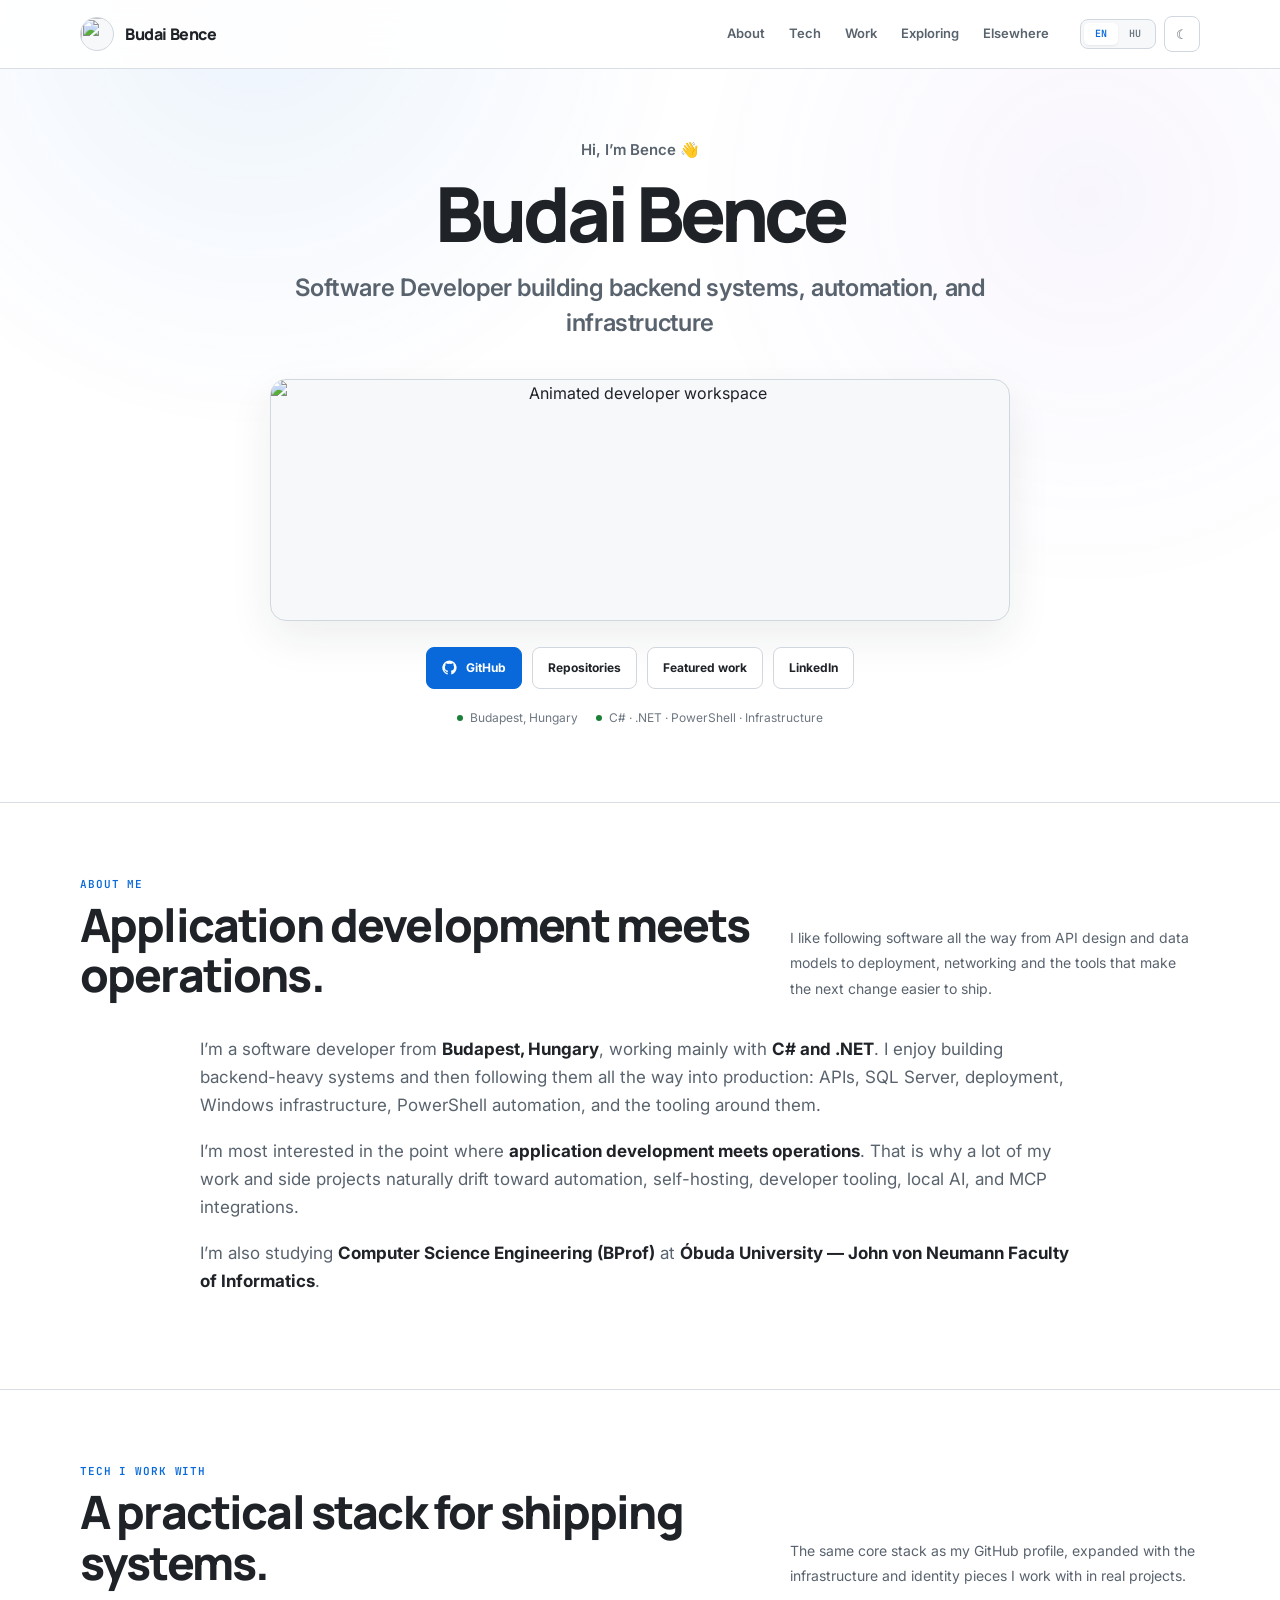
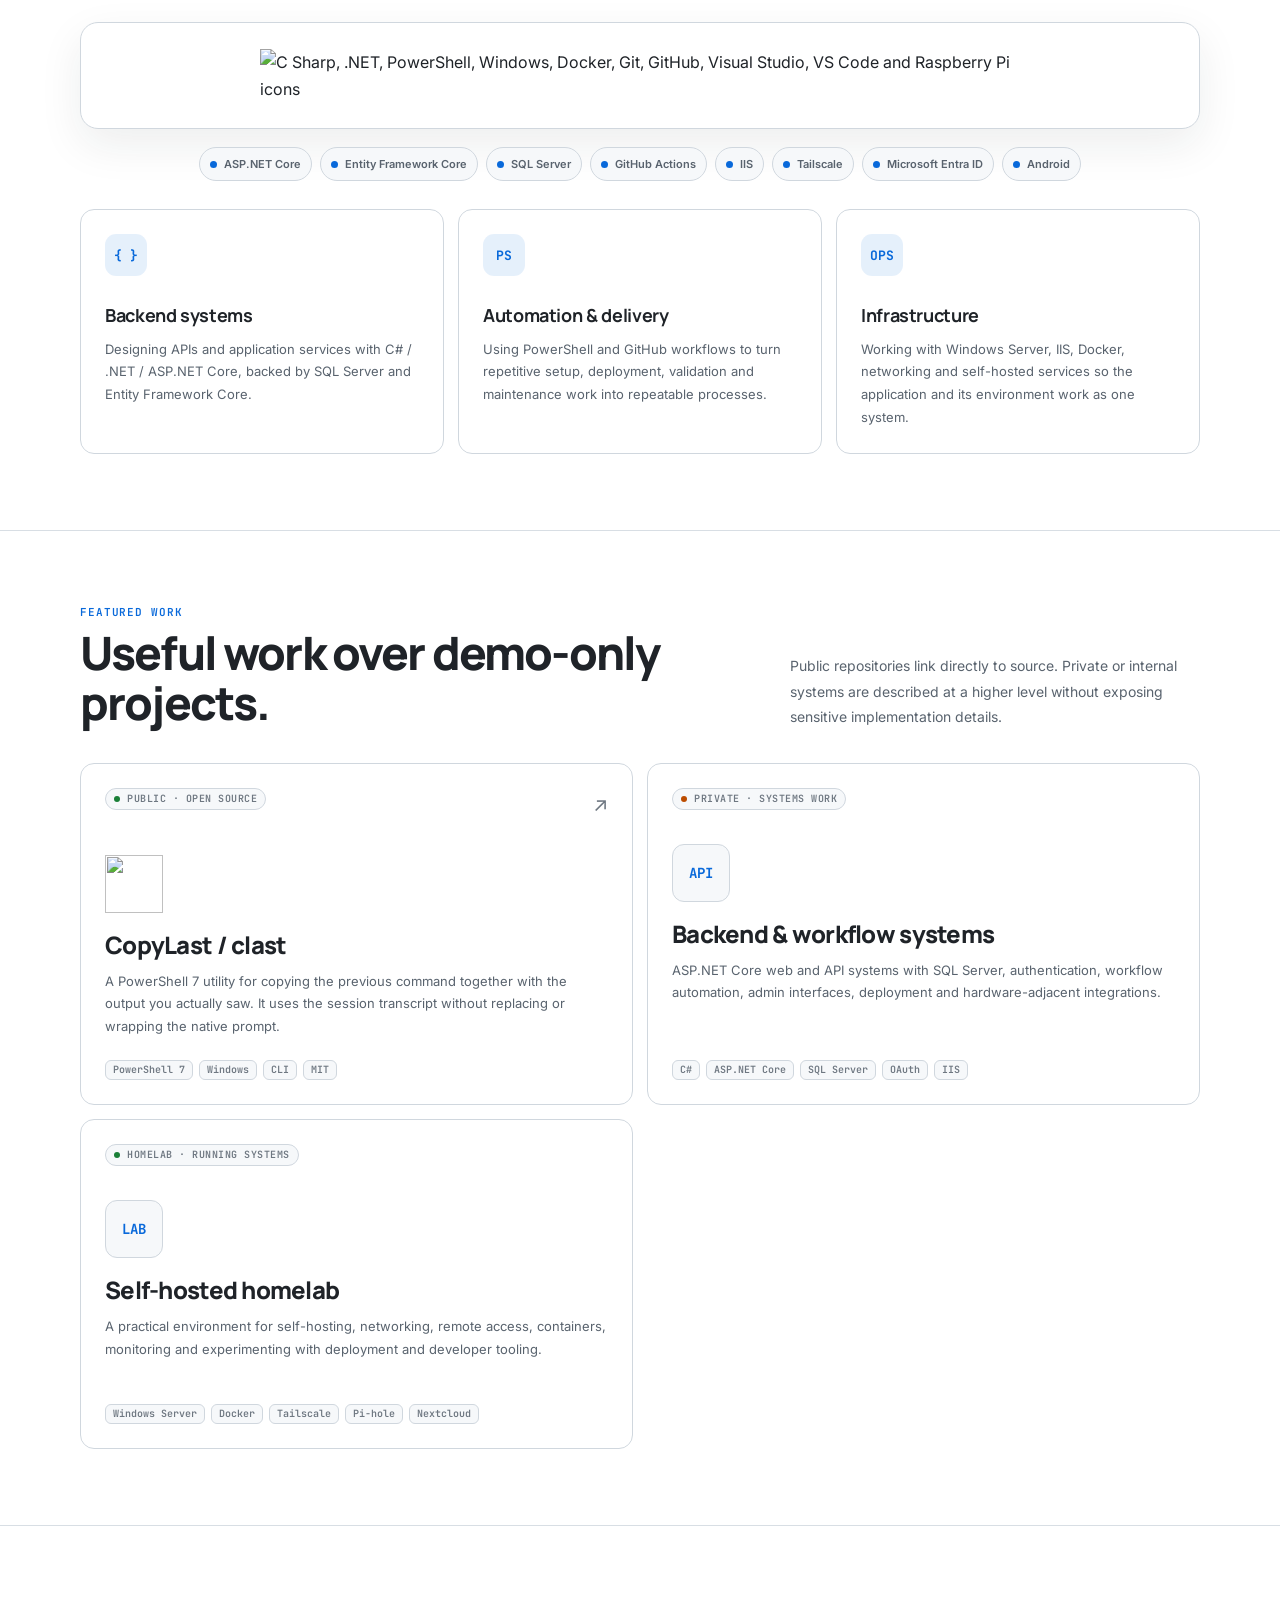
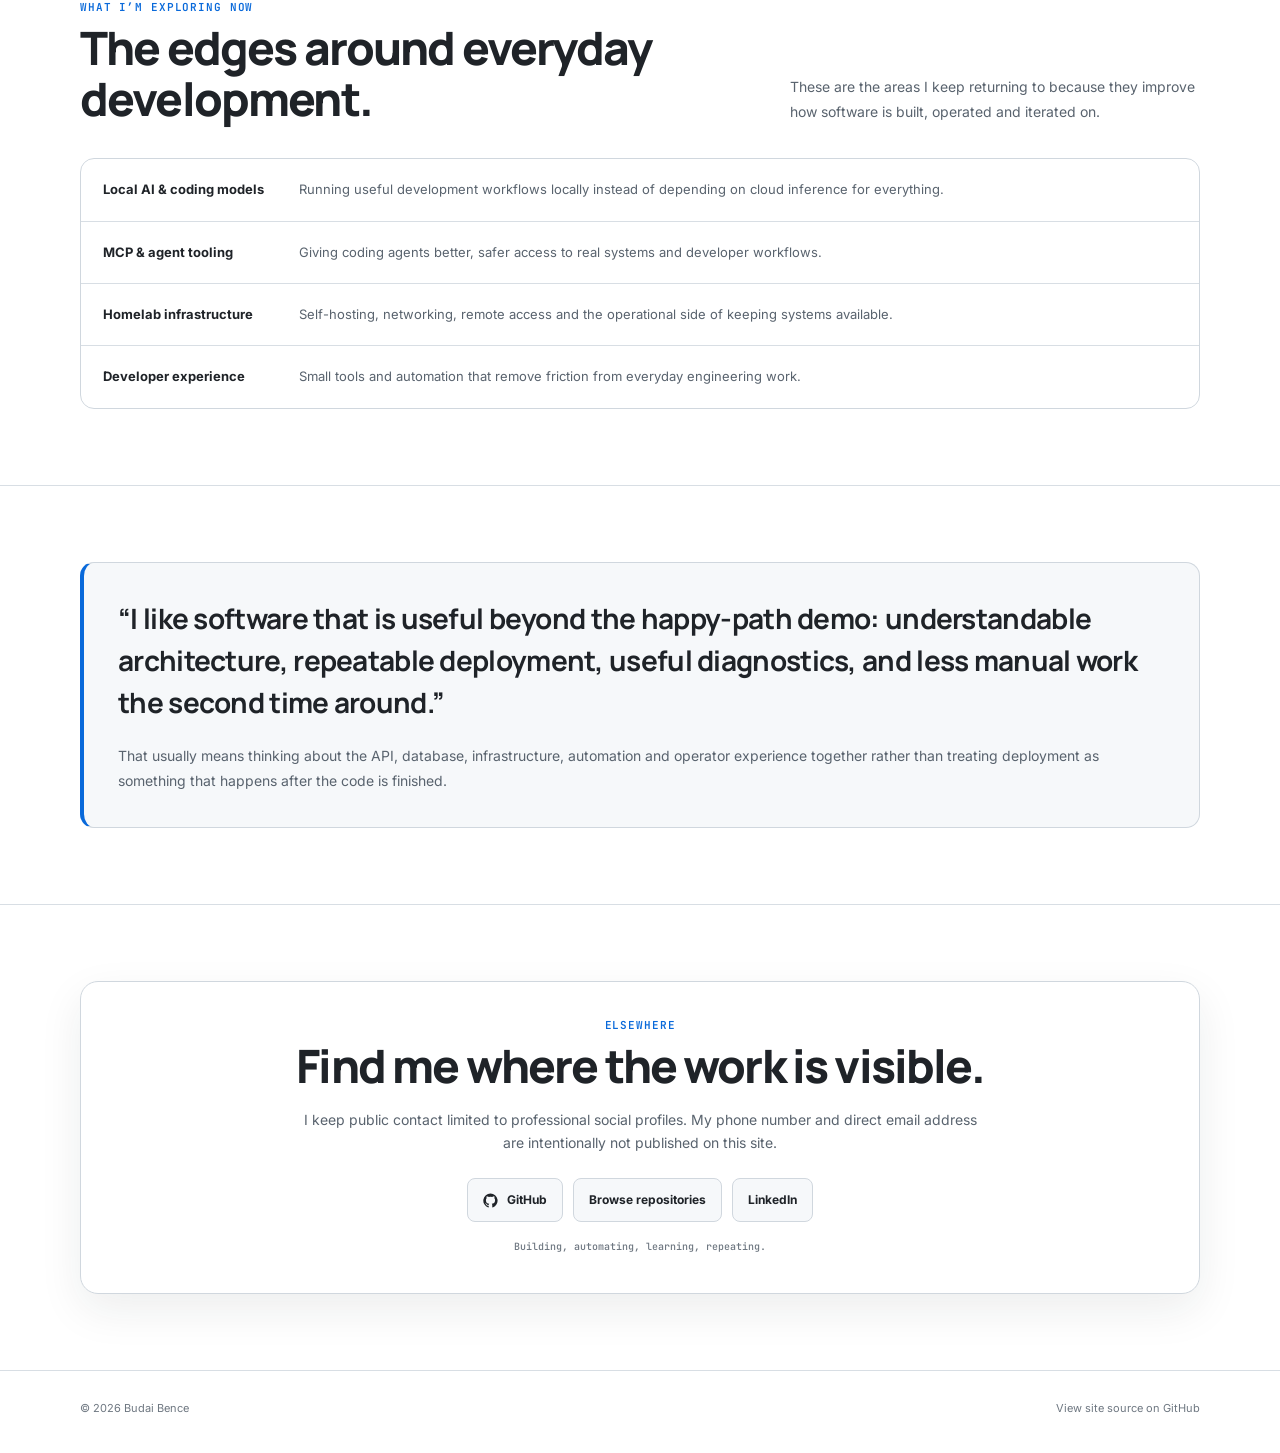
==== commit e4784c3d: "Remove Tarkov project from portfolio" ====
--- a/index.html
+++ b/index.html
@@ -1156,17 +1156,6 @@
             <h3>CopyLast / clast</h3>
             <p data-i18n="project.clast.copy">A PowerShell 7 utility for copying the previous command together with the output you actually saw. It uses the session transcript without replacing or wrapping the native prompt.</p>
             <div class="project-tags"><span>PowerShell 7</span><span>Windows</span><span>CLI</span><span>MIT</span></div>
-          </a>
-
-          <a class="project-card reveal" href="https://github.com/itsmebencebudai/tarkov_helper" target="_blank" rel="noopener noreferrer">
-            <div class="project-top">
-              <span class="project-status" data-i18n="project.tarkov.status">Public · side project</span>
-              <span class="project-arrow" aria-hidden="true">↗</span>
-            </div>
-            <img class="project-icon" src="https://skillicons.dev/icons?i=js,html,css" alt="" width="116" height="58" loading="lazy">
-            <h3>Tarkov Document Counter</h3>
-            <p data-i18n="project.tarkov.copy">A lightweight browser-based tracker for document requirements with local persistence and simple start scripts for development access.</p>
-            <div class="project-tags"><span>JavaScript</span><span>HTML</span><span>CSS</span><span>LocalStorage</span></div>
           </a>
 
           <article class="project-card reveal">
@@ -1301,8 +1290,6 @@
         "work.lead": "Public repositories link directly to source. Private or internal systems are described at a higher level without exposing sensitive implementation details.",
         "project.clast.status": "Public · open source",
         "project.clast.copy": "A PowerShell 7 utility for copying the previous command together with the output you actually saw. It uses the session transcript without replacing or wrapping the native prompt.",
-        "project.tarkov.status": "Public · side project",
-        "project.tarkov.copy": "A lightweight browser-based tracker for document requirements with local persistence and simple start scripts for development access.",
         "project.systems.status": "Private · systems work",
         "project.systems.title": "Backend & workflow systems",
         "project.systems.copy": "ASP.NET Core web and API systems with SQL Server, authentication, workflow automation, admin interfaces, deployment and hardware-adjacent integrations.",
@@ -1362,8 +1349,6 @@
         "work.lead": "A publikus repository-k közvetlenül a forráskódhoz vezetnek. A privát vagy belső rendszereket magasabb szinten mutatom be érzékeny részletek nélkül.",
         "project.clast.status": "Publikus · open source",
         "project.clast.copy": "PowerShell 7 segédeszköz az előző parancs és a ténylegesen látott kimenet együtt történő másolására. A session transcriptet használja a natív prompt lecserélése vagy becsomagolása nélkül.",
-        "project.tarkov.status": "Publikus · mellékprojekt",
-        "project.tarkov.copy": "Könnyű, böngészős tracker dokumentum-követelményekhez helyi állapotmentéssel és egyszerű indító scriptekkel.",
         "project.systems.status": "Privát · rendszermunka",
         "project.systems.title": "Backend & workflow rendszerek",
         "project.systems.copy": "ASP.NET Core web- és API-rendszerek SQL Serverrel, hitelesítéssel, workflow automatizálással, admin felületekkel, deploymenttel és hardverközeli integrációkkal.",
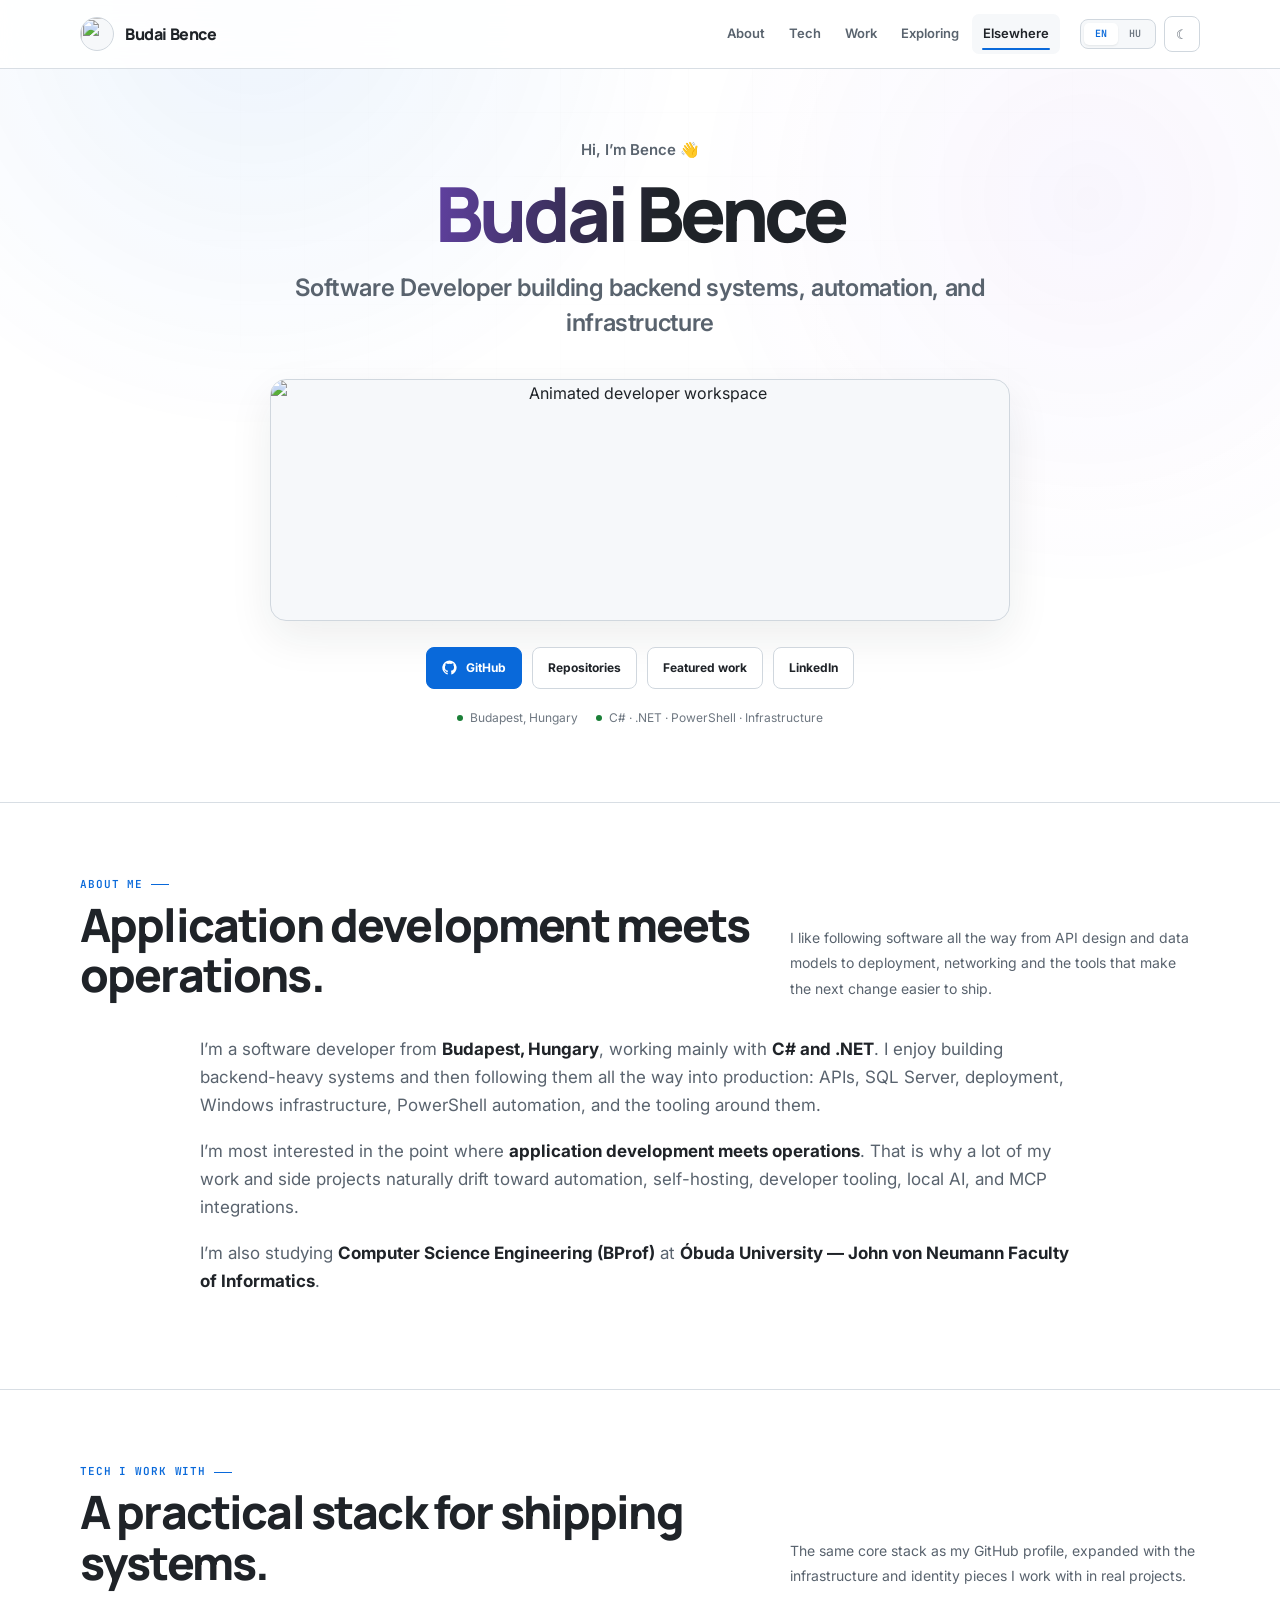
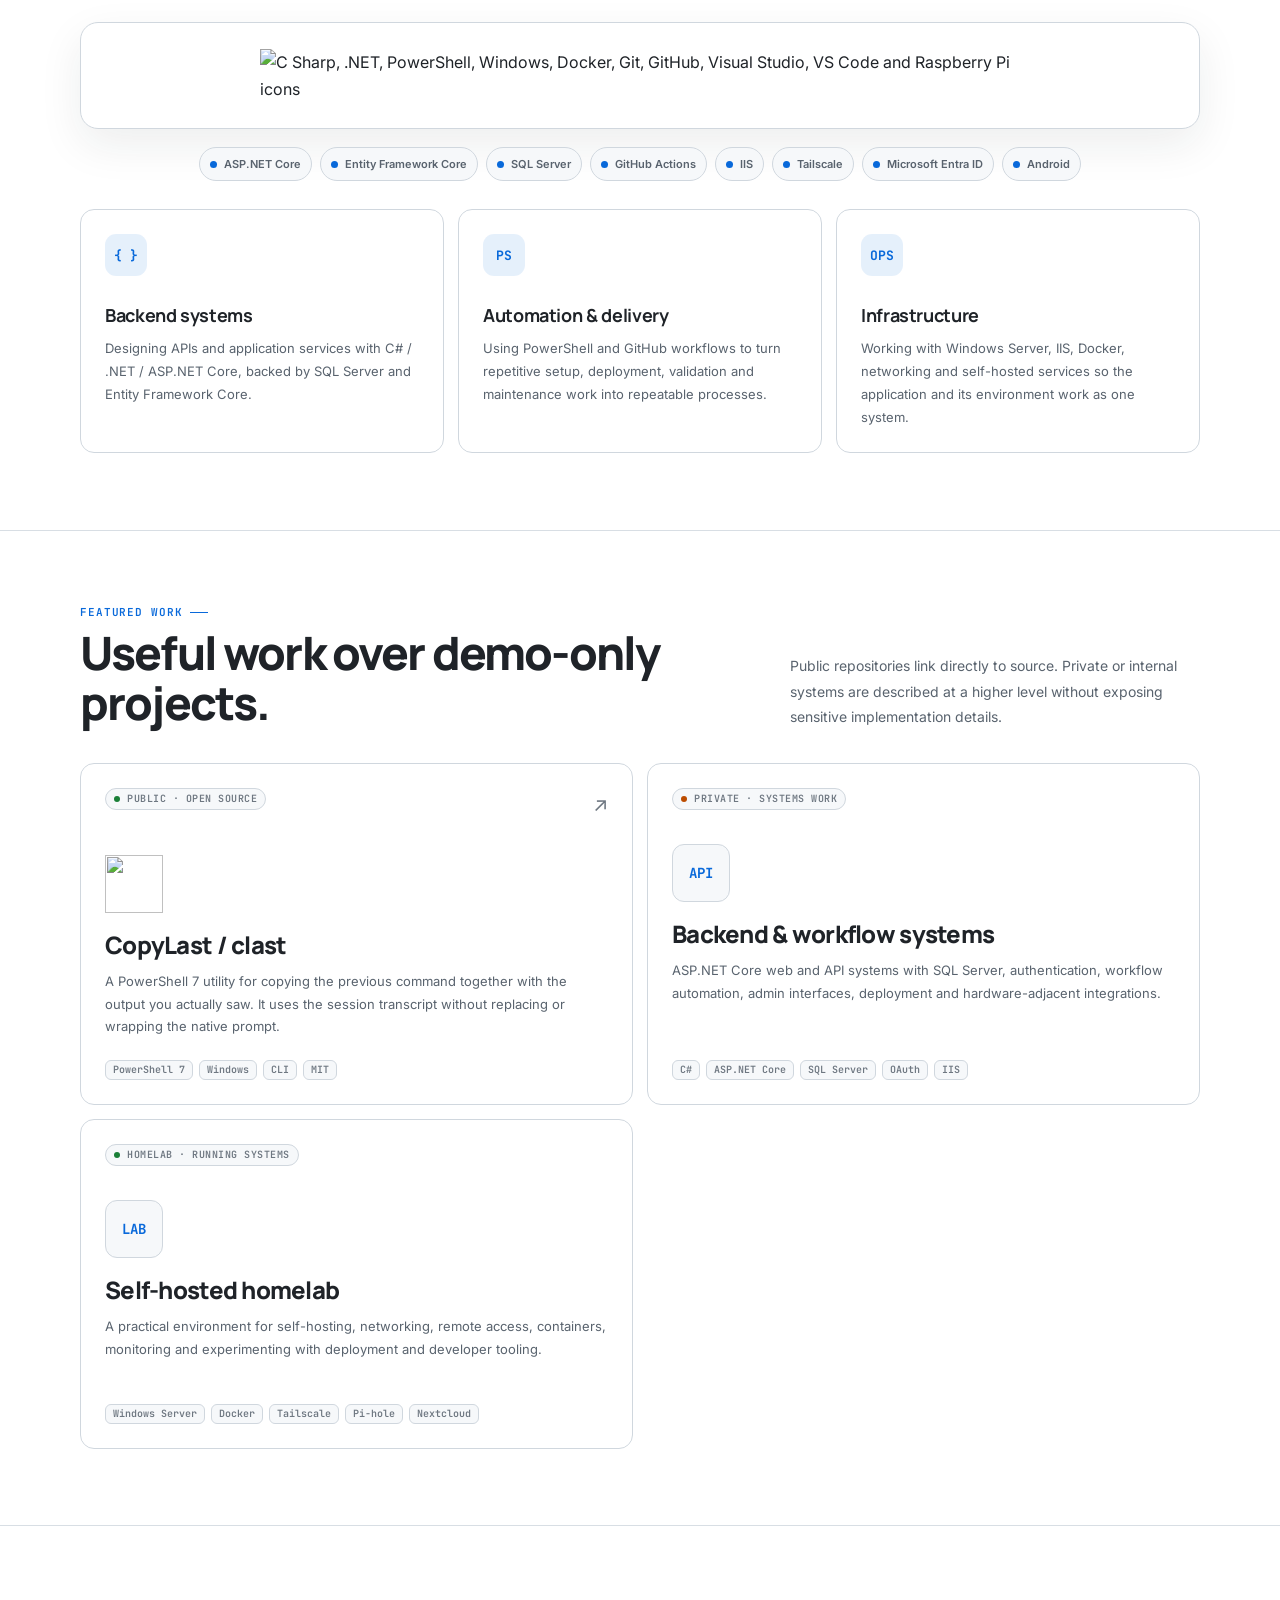
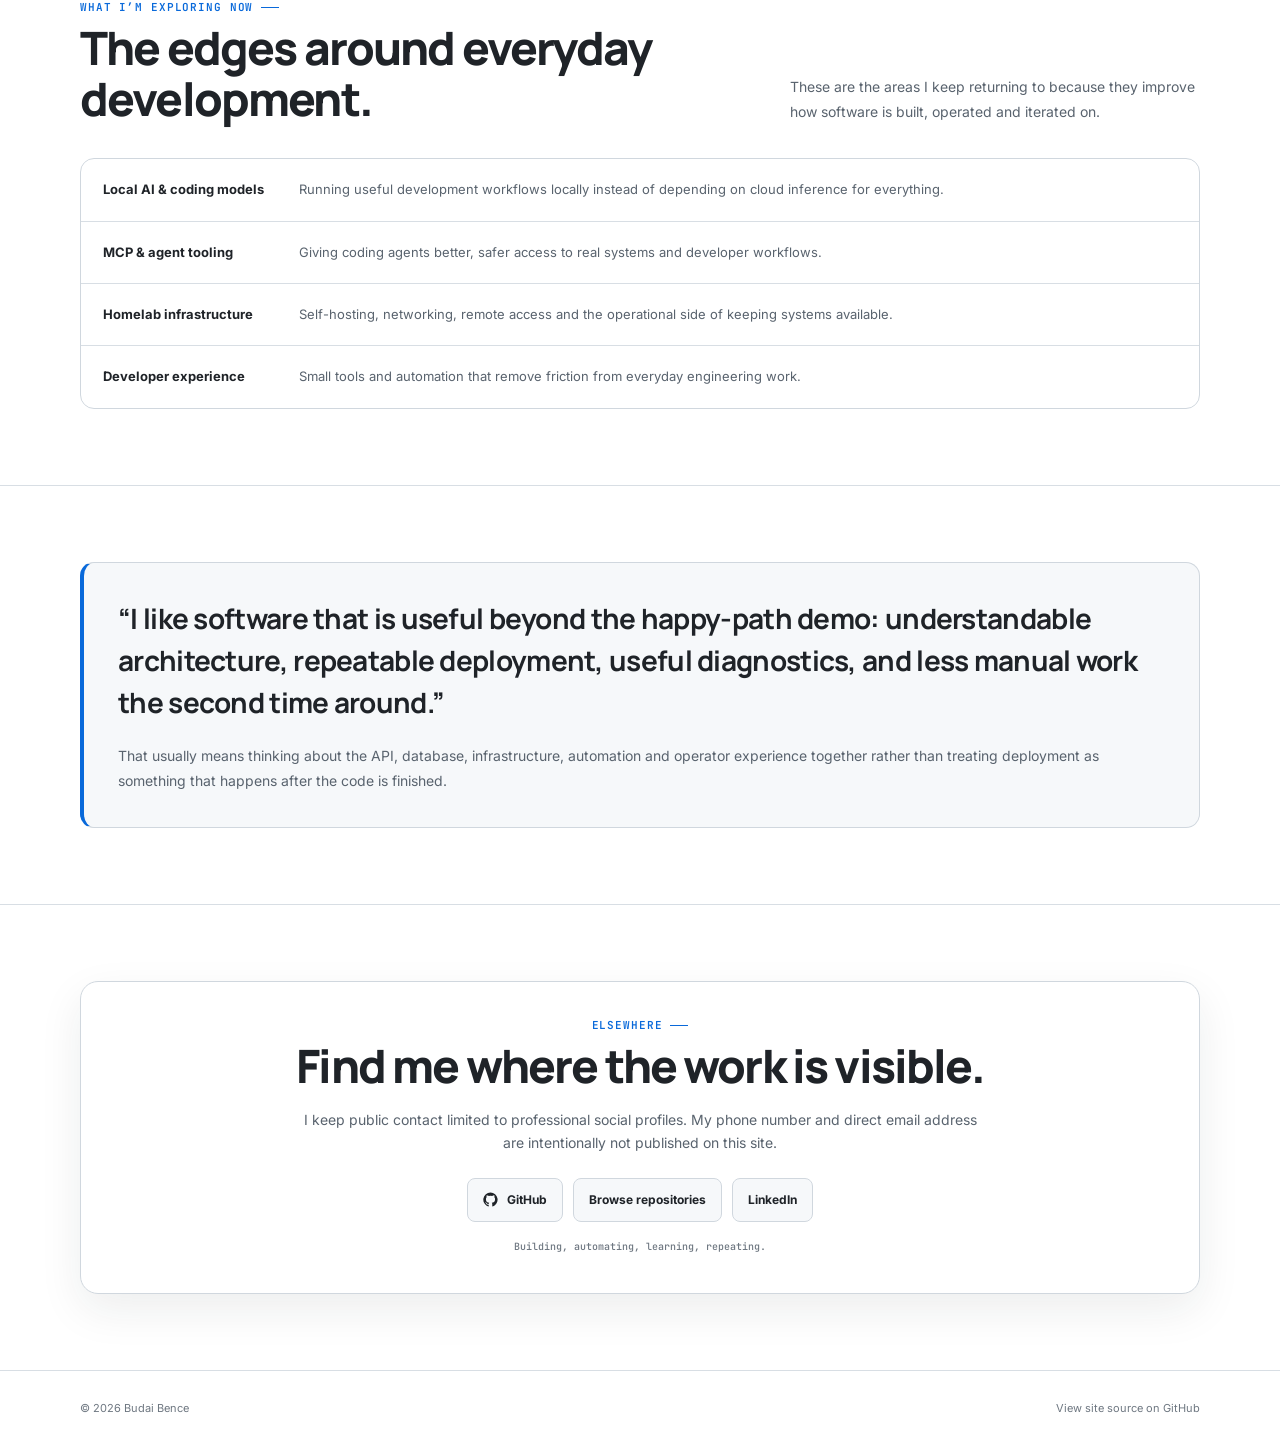
==== commit 6fa46089: "Add polished motion and interactive micro-animations" ====
--- a/index.html
+++ b/index.html
@@ -206,6 +206,323 @@
       top: 16px;
     }
 
+
+    /* LIFE / MOTION LAYER */
+
+    .scroll-progress {
+      position: fixed;
+      top: 0;
+      left: 0;
+      z-index: 2000;
+      width: 100%;
+      height: 2px;
+      transform: scaleX(0);
+      transform-origin: left center;
+      background: linear-gradient(90deg, var(--accent), var(--purple), var(--green));
+      box-shadow: 0 0 16px color-mix(in srgb, var(--accent) 60%, transparent);
+      pointer-events: none;
+    }
+
+    .pointer-glow {
+      position: fixed;
+      z-index: -1;
+      width: 440px;
+      height: 440px;
+      left: 0;
+      top: 0;
+      border-radius: 50%;
+      pointer-events: none;
+      opacity: 0;
+      transform: translate3d(-50%, -50%, 0);
+      background: radial-gradient(
+        circle,
+        color-mix(in srgb, var(--accent) 12%, transparent) 0%,
+        color-mix(in srgb, var(--purple) 7%, transparent) 32%,
+        transparent 70%
+      );
+      filter: blur(10px);
+      transition: opacity .28s ease;
+      will-change: left, top, opacity;
+    }
+
+    .pointer-glow.visible {
+      opacity: 1;
+    }
+
+    body::after {
+      content: "";
+      position: fixed;
+      inset: -80px;
+      z-index: -2;
+      pointer-events: none;
+      opacity: .16;
+      background-image:
+        linear-gradient(color-mix(in srgb, var(--text) 6%, transparent) 1px, transparent 1px),
+        linear-gradient(90deg, color-mix(in srgb, var(--text) 6%, transparent) 1px, transparent 1px);
+      background-size: 64px 64px;
+      mask-image: radial-gradient(circle at 50% 20%, #000 0%, transparent 72%);
+      animation: gridDrift 24s linear infinite;
+    }
+
+    @keyframes gridDrift {
+      from { transform: translate3d(0, 0, 0); }
+      to { transform: translate3d(64px, 64px, 0); }
+    }
+
+    .nav-links a {
+      position: relative;
+    }
+
+    .nav-links a::after {
+      content: "";
+      position: absolute;
+      left: 10px;
+      right: 10px;
+      bottom: 4px;
+      height: 2px;
+      border-radius: 999px;
+      background: var(--accent);
+      transform: scaleX(0);
+      transform-origin: center;
+      transition: transform .2s ease;
+    }
+
+    .nav-links a.active {
+      color: var(--text);
+      background: var(--bg-subtle);
+    }
+
+    .nav-links a.active::after {
+      transform: scaleX(1);
+    }
+
+    .brand-avatar {
+      transition: transform .25s ease, box-shadow .25s ease;
+    }
+
+    .brand:hover .brand-avatar {
+      transform: rotate(-5deg) scale(1.06);
+      box-shadow: 0 0 0 5px var(--accent-soft);
+    }
+
+    .hero h1 {
+      background: linear-gradient(
+        100deg,
+        var(--text) 0%,
+        var(--text) 34%,
+        var(--accent) 50%,
+        var(--purple) 61%,
+        var(--text) 78%,
+        var(--text) 100%
+      );
+      background-size: 220% 100%;
+      background-position: 100% 50%;
+      -webkit-background-clip: text;
+      background-clip: text;
+      color: transparent;
+      animation: nameShimmer 8s ease-in-out infinite;
+    }
+
+    @keyframes nameShimmer {
+      0%, 25% { background-position: 100% 50%; }
+      55%, 70% { background-position: 0% 50%; }
+      100% { background-position: 100% 50%; }
+    }
+
+    .hello {
+      animation: helloFloat 4.6s ease-in-out infinite;
+    }
+
+    @keyframes helloFloat {
+      0%, 100% { transform: translateY(0); }
+      50% { transform: translateY(-3px); }
+    }
+
+    .hero-visual {
+      position: relative;
+      transform-style: preserve-3d;
+      will-change: transform;
+      transition: transform .28s cubic-bezier(.2, .8, .2, 1), box-shadow .28s ease;
+    }
+
+    .hero-visual::after {
+      content: "";
+      position: absolute;
+      inset: 0;
+      pointer-events: none;
+      background:
+        radial-gradient(
+          circle at var(--hero-x, 50%) var(--hero-y, 50%),
+          rgba(255,255,255,.17),
+          transparent 34%
+        );
+      opacity: 0;
+      transition: opacity .2s ease;
+      mix-blend-mode: soft-light;
+    }
+
+    .hero-visual:hover {
+      box-shadow: 0 28px 72px color-mix(in srgb, var(--accent) 12%, rgba(0,0,0,.28));
+    }
+
+    .hero-visual:hover::after {
+      opacity: 1;
+    }
+
+    .badge-button,
+    .social-button,
+    .chip {
+      position: relative;
+      overflow: hidden;
+    }
+
+    .badge-button::after,
+    .social-button::after {
+      content: "";
+      position: absolute;
+      inset: 0;
+      background: linear-gradient(110deg, transparent 28%, rgba(255,255,255,.18) 50%, transparent 72%);
+      transform: translateX(-130%);
+      transition: transform .55s ease;
+      pointer-events: none;
+    }
+
+    .badge-button:hover::after,
+    .social-button:hover::after {
+      transform: translateX(130%);
+    }
+
+    .chip {
+      transition: transform .18s ease, border-color .18s ease, background .18s ease;
+    }
+
+    .chip:hover {
+      transform: translateY(-2px);
+      border-color: color-mix(in srgb, var(--accent) 45%, var(--border));
+      background: var(--surface);
+    }
+
+    .chip-dot {
+      animation: chipPulse 2.8s ease-in-out infinite;
+    }
+
+    .chip:nth-child(2n) .chip-dot { animation-delay: .5s; }
+    .chip:nth-child(3n) .chip-dot { animation-delay: 1s; }
+
+    @keyframes chipPulse {
+      0%, 100% { transform: scale(.85); opacity: .65; }
+      50% { transform: scale(1.15); opacity: 1; box-shadow: 0 0 0 4px var(--accent-soft); }
+    }
+
+    .focus-card,
+    .project-card,
+    .principle,
+    .social-panel {
+      transform-style: preserve-3d;
+      will-change: transform;
+    }
+
+    .focus-icon {
+      transition: transform .28s cubic-bezier(.2, .8, .2, 1), box-shadow .28s ease;
+    }
+
+    .focus-card:hover .focus-icon {
+      transform: translateY(-4px) rotate(-3deg);
+      box-shadow: 0 8px 24px var(--accent-soft);
+    }
+
+    .project-status::before {
+      animation: statusPulse 2.4s ease-in-out infinite;
+    }
+
+    .project-status.private::before {
+      animation-delay: .8s;
+    }
+
+    @keyframes statusPulse {
+      0%, 100% { box-shadow: 0 0 0 0 transparent; }
+      50% { box-shadow: 0 0 0 5px color-mix(in srgb, currentColor 8%, transparent); }
+    }
+
+    .project-icon {
+      transition: transform .3s cubic-bezier(.2, .8, .2, 1);
+    }
+
+    .project-card:hover .project-icon {
+      transform: translateY(-3px) scale(1.04);
+    }
+
+    .explore-item {
+      position: relative;
+      transition: background .2s ease, padding-left .2s ease;
+    }
+
+    .explore-item::before {
+      content: "";
+      position: absolute;
+      left: 0;
+      top: 15%;
+      bottom: 15%;
+      width: 3px;
+      border-radius: 999px;
+      background: linear-gradient(var(--accent), var(--purple));
+      transform: scaleY(0);
+      transition: transform .22s ease;
+    }
+
+    .explore-item:hover {
+      background: var(--surface-hover);
+      padding-left: 28px;
+    }
+
+    .explore-item:hover::before {
+      transform: scaleY(1);
+    }
+
+    .section-label::after {
+      content: "";
+      display: inline-block;
+      width: 18px;
+      height: 1px;
+      margin-left: 8px;
+      vertical-align: middle;
+      background: currentColor;
+      transform-origin: left;
+      animation: labelBreath 3.2s ease-in-out infinite;
+    }
+
+    @keyframes labelBreath {
+      0%, 100% { transform: scaleX(.45); opacity: .35; }
+      50% { transform: scaleX(1); opacity: 1; }
+    }
+
+    .reveal {
+      transition:
+        opacity .62s ease,
+        transform .62s cubic-bezier(.2, .8, .2, 1);
+      transition-delay: var(--reveal-delay, 0ms);
+    }
+
+    .theme-pop {
+      animation: themePop .34s ease;
+    }
+
+    @keyframes themePop {
+      0% { transform: rotate(0deg) scale(1); }
+      50% { transform: rotate(16deg) scale(1.18); }
+      100% { transform: rotate(0deg) scale(1); }
+    }
+
+    @media (hover: none), (pointer: coarse) {
+      .pointer-glow {
+        display: none;
+      }
+
+      .explore-item:hover {
+        padding-left: 22px;
+      }
+    }
+
     /* NAVIGATION */
 
     .nav-shell {
@@ -1006,6 +1323,9 @@
 </head>
 
 <body>
+
+  <div class="scroll-progress" id="scroll-progress" aria-hidden="true"></div>
+  <div class="pointer-glow" id="pointer-glow" aria-hidden="true"></div>
   <a class="skip-link" href="#main" data-i18n="skip">Skip to content</a>
 
   <header class="nav-shell">
@@ -1380,6 +1700,119 @@
     const root = document.documentElement;
     const themeColor = document.getElementById("theme-color");
 
+
+    const reduceMotion = window.matchMedia("(prefers-reduced-motion: reduce)").matches;
+    const finePointer = window.matchMedia("(hover: hover) and (pointer: fine)").matches;
+    const progressBar = document.getElementById("scroll-progress");
+    const pointerGlow = document.getElementById("pointer-glow");
+
+    function updateScrollProgress() {
+      if (!progressBar) return;
+      const max = document.documentElement.scrollHeight - window.innerHeight;
+      const progress = max > 0 ? Math.min(1, Math.max(0, window.scrollY / max)) : 0;
+      progressBar.style.transform = "scaleX(" + progress + ")";
+    }
+
+    updateScrollProgress();
+    window.addEventListener("scroll", updateScrollProgress, { passive: true });
+    window.addEventListener("resize", updateScrollProgress);
+
+    if (!reduceMotion && finePointer && pointerGlow) {
+      let glowX = window.innerWidth / 2;
+      let glowY = window.innerHeight / 3;
+      let targetX = glowX;
+      let targetY = glowY;
+
+      window.addEventListener("pointermove", function(event) {
+        targetX = event.clientX;
+        targetY = event.clientY;
+        pointerGlow.classList.add("visible");
+      }, { passive: true });
+
+      document.documentElement.addEventListener("mouseleave", function() {
+        pointerGlow.classList.remove("visible");
+      });
+
+      const animateGlow = function() {
+        glowX += (targetX - glowX) * .11;
+        glowY += (targetY - glowY) * .11;
+        pointerGlow.style.left = glowX + "px";
+        pointerGlow.style.top = glowY + "px";
+        requestAnimationFrame(animateGlow);
+      };
+      requestAnimationFrame(animateGlow);
+    }
+
+    const heroVisual = document.querySelector(".hero-visual");
+    if (!reduceMotion && finePointer && heroVisual) {
+      heroVisual.addEventListener("pointermove", function(event) {
+        const rect = heroVisual.getBoundingClientRect();
+        const x = (event.clientX - rect.left) / rect.width;
+        const y = (event.clientY - rect.top) / rect.height;
+        const rotateY = (x - .5) * 5;
+        const rotateX = (.5 - y) * 4;
+        heroVisual.style.setProperty("--hero-x", (x * 100).toFixed(1) + "%");
+        heroVisual.style.setProperty("--hero-y", (y * 100).toFixed(1) + "%");
+        heroVisual.style.transform =
+          "perspective(1000px) rotateX(" + rotateX.toFixed(2) + "deg) rotateY(" + rotateY.toFixed(2) + "deg) translateY(-3px)";
+      });
+
+      heroVisual.addEventListener("pointerleave", function() {
+        heroVisual.style.transform = "";
+        heroVisual.style.removeProperty("--hero-x");
+        heroVisual.style.removeProperty("--hero-y");
+      });
+    }
+
+    if (!reduceMotion && finePointer) {
+      document.querySelectorAll(".focus-card, .project-card").forEach(function(card) {
+        card.addEventListener("pointermove", function(event) {
+          const rect = card.getBoundingClientRect();
+          const x = (event.clientX - rect.left) / rect.width;
+          const y = (event.clientY - rect.top) / rect.height;
+          const rotateY = (x - .5) * 3.2;
+          const rotateX = (.5 - y) * 2.6;
+          card.style.transform =
+            "perspective(900px) rotateX(" + rotateX.toFixed(2) + "deg) rotateY(" + rotateY.toFixed(2) + "deg) translateY(-3px)";
+        });
+
+        card.addEventListener("pointerleave", function() {
+          card.style.transform = "";
+        });
+      });
+    }
+
+    document.querySelectorAll(".focus-grid .reveal, .project-grid .reveal, .chip-row .reveal").forEach(function(el, index) {
+      el.style.setProperty("--reveal-delay", Math.min(index * 70, 280) + "ms");
+    });
+
+    const sectionLinks = Array.from(document.querySelectorAll('.nav-links a[href^="#"]'));
+    const sectionTargets = sectionLinks
+      .map(function(link) {
+        const id = link.getAttribute("href");
+        const target = document.querySelector(id);
+        return target ? { link: link, target: target } : null;
+      })
+      .filter(Boolean);
+
+    const activeSectionObserver = new IntersectionObserver(function(entries) {
+      entries.forEach(function(entry) {
+        if (!entry.isIntersecting) return;
+        sectionLinks.forEach(function(link) { link.classList.remove("active"); });
+        const match = sectionTargets.find(function(item) { return item.target === entry.target; });
+        if (match) match.link.classList.add("active");
+      });
+    }, {
+      rootMargin: "-28% 0px -58% 0px",
+      threshold: 0.01
+    });
+
+    sectionTargets.forEach(function(item) {
+      activeSectionObserver.observe(item.target);
+    });
+
+
+
     function effectiveDarkMode() {
       const selected = root.dataset.theme;
       if (selected === "dark") return true;
@@ -1446,7 +1879,15 @@
     root.dataset.theme = ["auto", "dark", "light"].includes(savedTheme) ? savedTheme : "auto";
     updateThemeUi();
 
-    document.getElementById("theme-toggle").addEventListener("click", cycleTheme);
+    document.getElementById("theme-toggle").addEventListener("click", function() {
+      cycleTheme();
+      const icon = document.getElementById("theme-icon");
+      if (icon) {
+        icon.classList.remove("theme-pop");
+        void icon.offsetWidth;
+        icon.classList.add("theme-pop");
+      }
+    });
 
     window.matchMedia("(prefers-color-scheme: dark)").addEventListener("change", function() {
       if (root.dataset.theme === "auto") updateThemeUi();
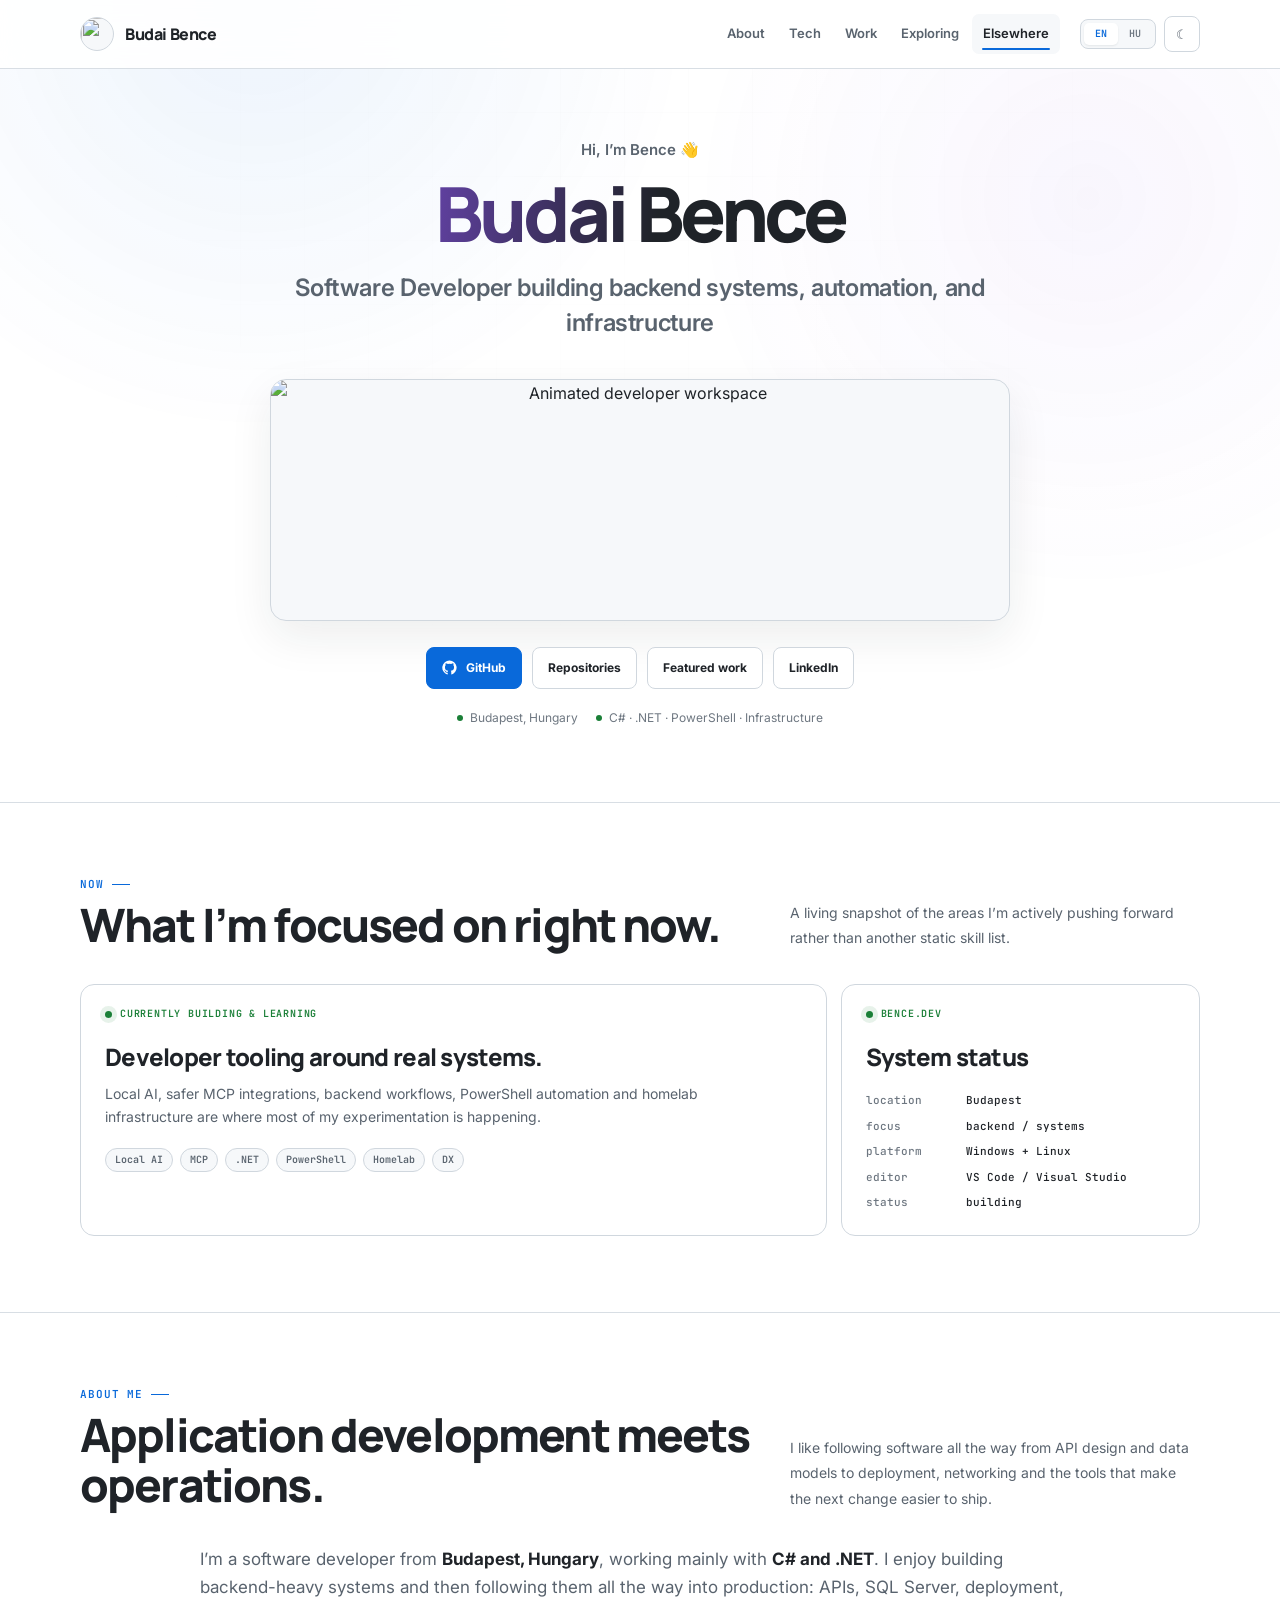
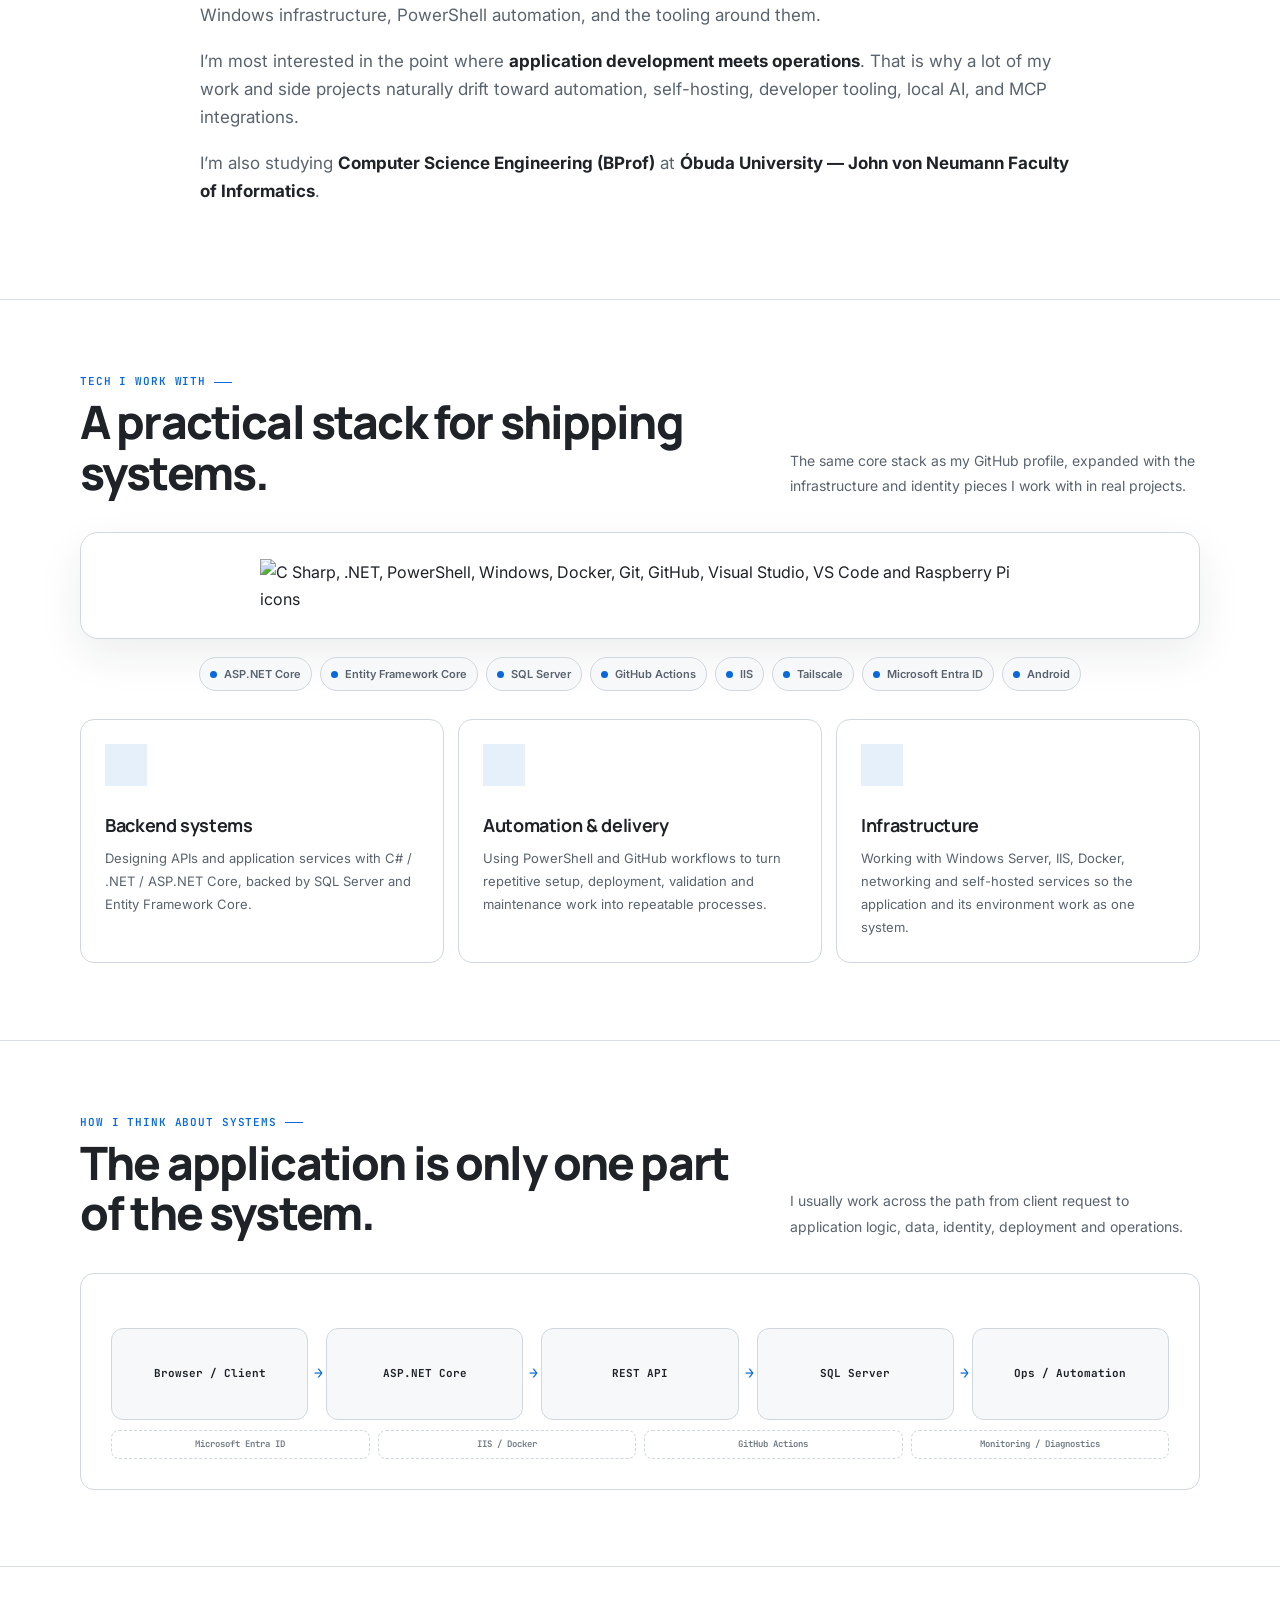
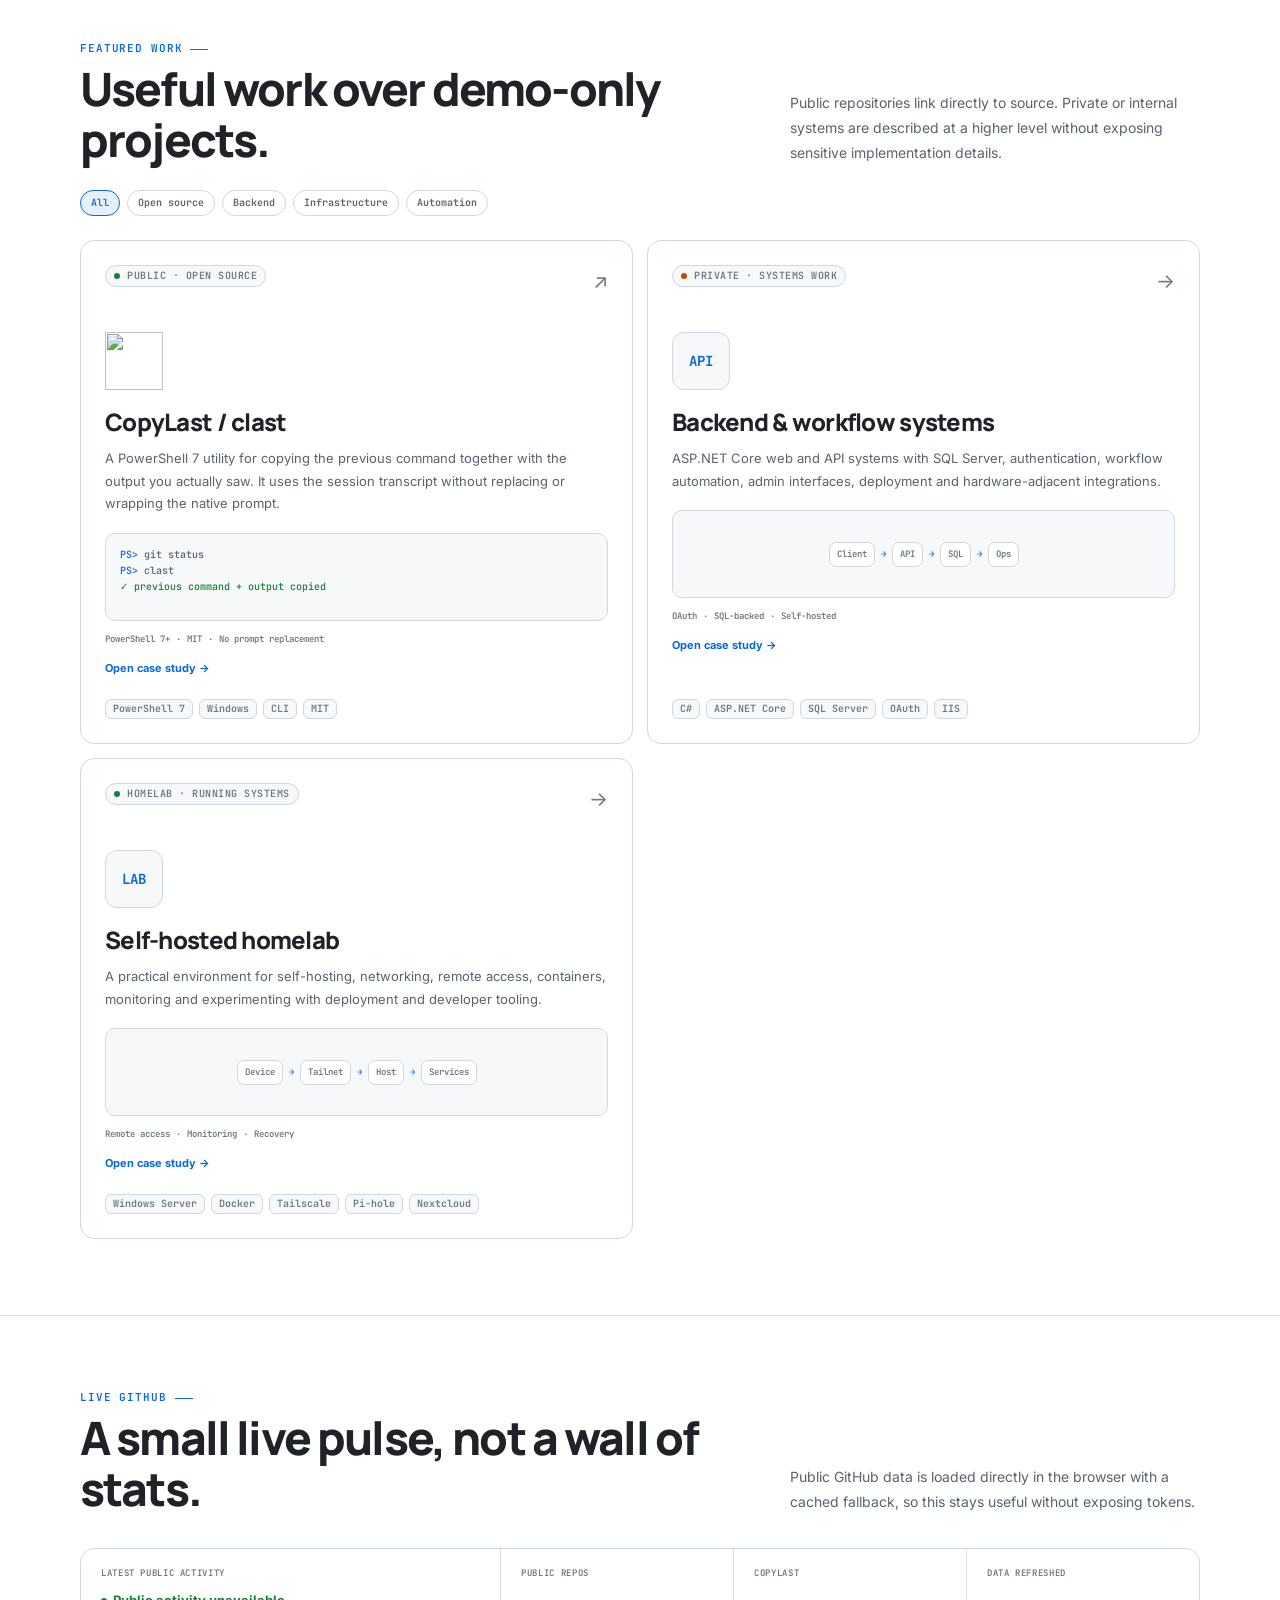
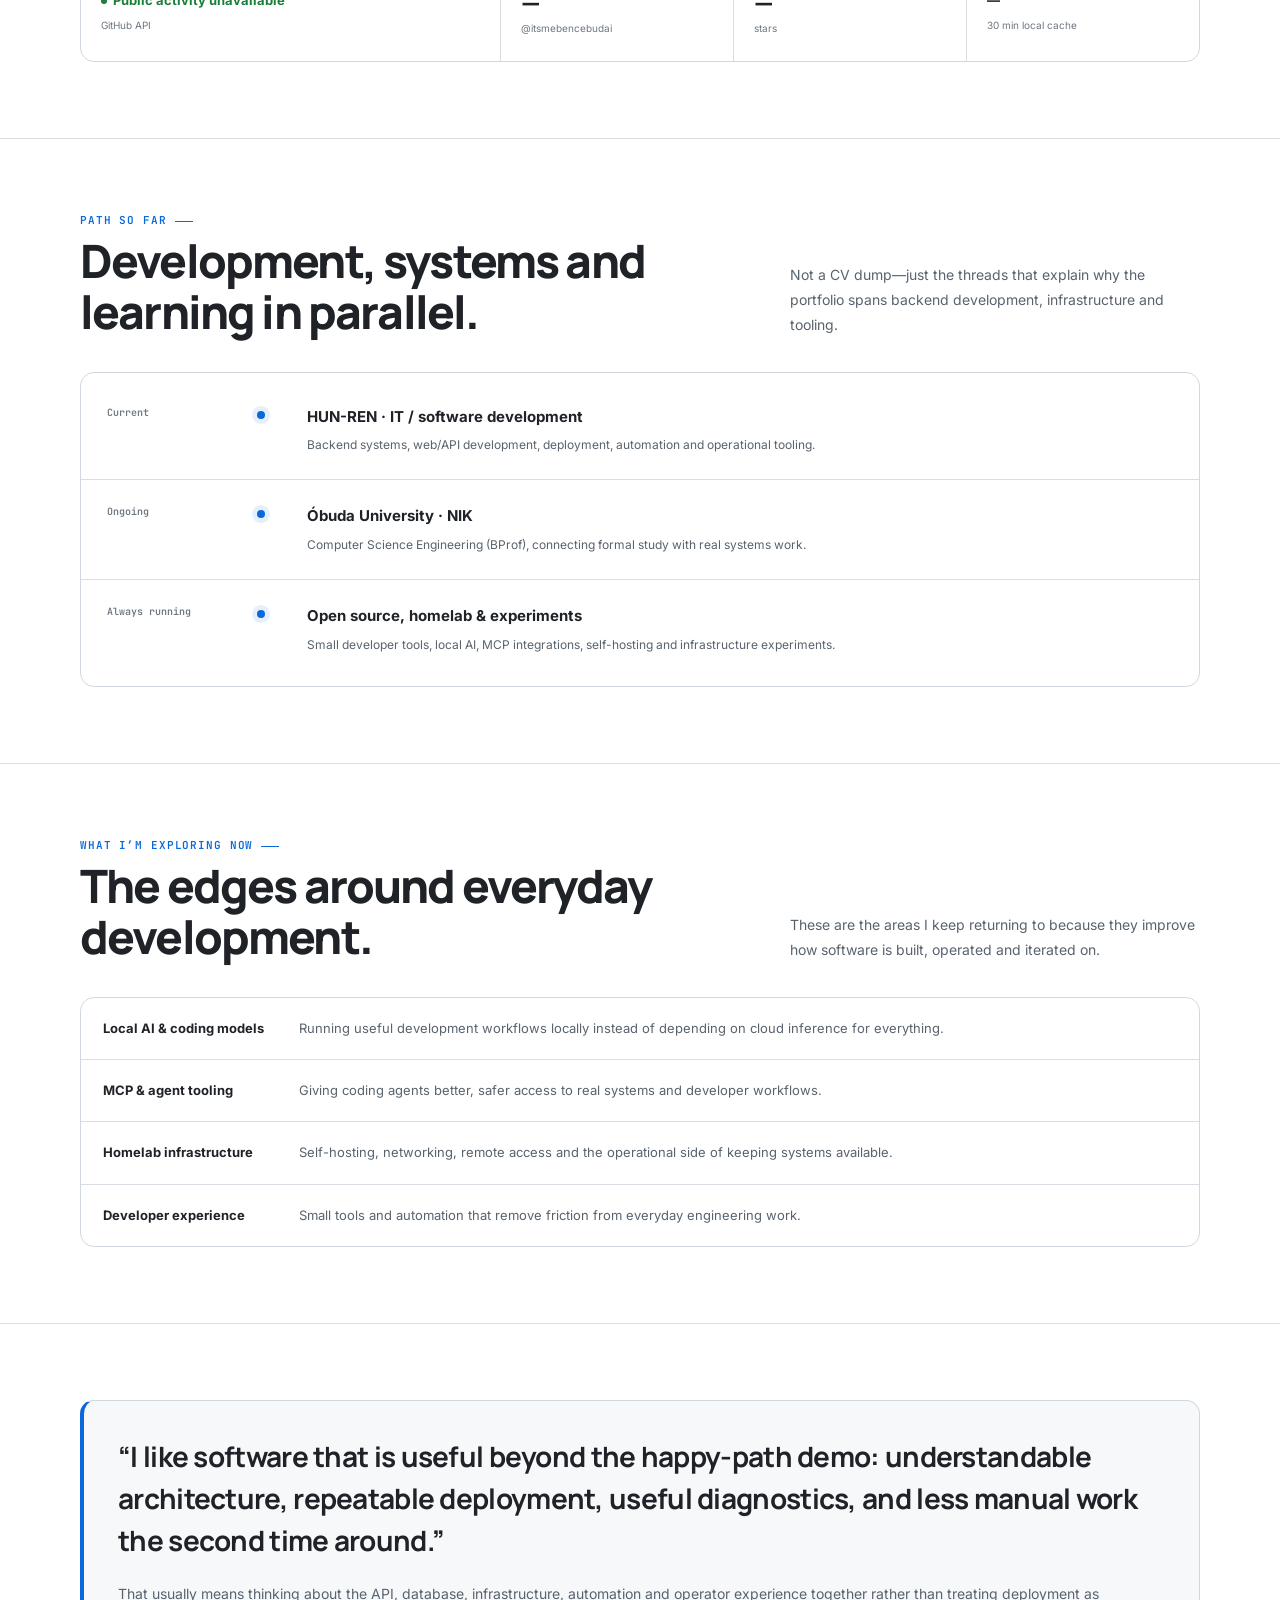
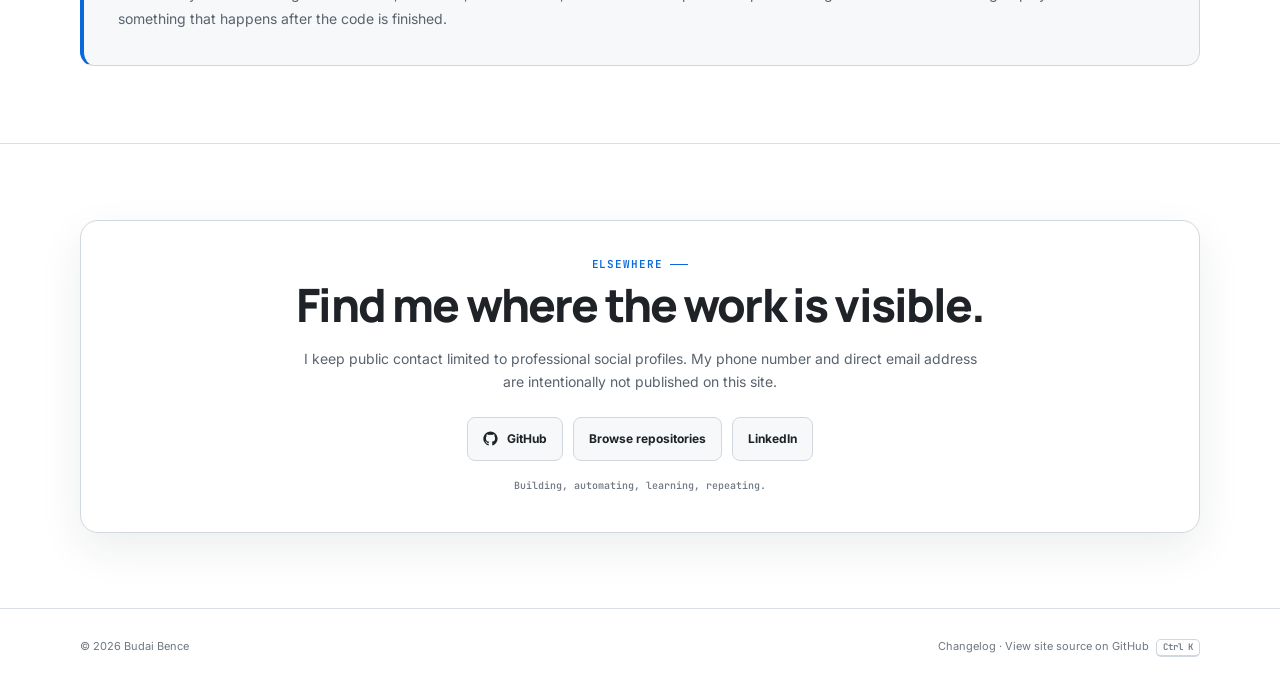
==== commit 1f88e637: "Add full interactive portfolio experience" ====
--- a/index.html
+++ b/index.html
@@ -12,6 +12,8 @@
   <meta property="og:image" content="https://avatars.githubusercontent.com/u/145671524?v=4">
   <meta name="twitter:card" content="summary">
   <link rel="canonical" href="https://itsmebencebudai.github.io/">
+  <link rel="manifest" href="/manifest.webmanifest">
+  <link rel="icon" href="/assets/app-icon.svg" type="image/svg+xml">
   <title>Budai Bence — Software Developer</title>
 
   <link rel="preconnect" href="https://fonts.googleapis.com">
@@ -1205,6 +1207,610 @@
       }
     }
 
+
+    /* FULL EXPERIENCE LAYER */
+
+    @view-transition { navigation: auto; }
+
+    .now-grid {
+      display: grid;
+      grid-template-columns: 1.35fr .65fr;
+      gap: 14px;
+    }
+
+    .now-card,
+    .presence-card,
+    .activity-strip,
+    .architecture-panel,
+    .timeline {
+      border: 1px solid var(--border);
+      border-radius: 14px;
+      background: var(--surface);
+    }
+
+    .now-card,
+    .presence-card {
+      padding: 24px;
+      min-height: 210px;
+    }
+
+    .now-kicker {
+      display: flex;
+      align-items: center;
+      gap: 8px;
+      color: var(--green);
+      font: 600 10px/1 JetBrains Mono, monospace;
+      text-transform: uppercase;
+      letter-spacing: .08em;
+    }
+
+    .now-kicker::before {
+      content: "";
+      width: 7px;
+      height: 7px;
+      border-radius: 50%;
+      background: currentColor;
+      box-shadow: 0 0 0 5px var(--green-soft);
+      animation: nowPulse 2.5s ease-in-out infinite;
+    }
+
+    @keyframes nowPulse {
+      0%,100% { box-shadow: 0 0 0 4px var(--green-soft); }
+      50% { box-shadow: 0 0 0 9px transparent; }
+    }
+
+    .now-card h3,
+    .presence-card h3 {
+      margin: 24px 0 10px;
+      font: 800 24px/1.2 Manrope, sans-serif;
+      letter-spacing: -.03em;
+    }
+
+    .now-card p {
+      margin: 0;
+      max-width: 680px;
+      color: var(--text-soft);
+      font-size: 14px;
+    }
+
+    .focus-pills {
+      display: flex;
+      flex-wrap: wrap;
+      gap: 7px;
+      margin-top: 20px;
+    }
+
+    .focus-pills span {
+      padding: 6px 9px;
+      border: 1px solid var(--border);
+      border-radius: 999px;
+      background: var(--bg-subtle);
+      color: var(--text-soft);
+      font: 600 10px/1 JetBrains Mono, monospace;
+    }
+
+    .presence-lines {
+      display: grid;
+      gap: 9px;
+      margin-top: 20px;
+      font: 500 11px/1.5 JetBrains Mono, monospace;
+    }
+
+    .presence-lines div {
+      display: grid;
+      grid-template-columns: 88px 1fr;
+      gap: 12px;
+    }
+
+    .presence-lines span:first-child {
+      color: var(--text-muted);
+    }
+
+    .presence-lines span:last-child {
+      color: var(--text);
+    }
+
+    .tech-marquee {
+      overflow: hidden;
+      margin-top: 20px;
+      border: 1px solid var(--border);
+      border-radius: 12px;
+      background: var(--surface);
+      mask-image: linear-gradient(90deg, transparent, #000 7%, #000 93%, transparent);
+    }
+
+    .tech-marquee-track {
+      width: max-content;
+      display: flex;
+      gap: 8px;
+      padding: 12px 0;
+      animation: marqueeMove 32s linear infinite;
+    }
+
+    .tech-marquee:hover .tech-marquee-track {
+      animation-play-state: paused;
+    }
+
+    .tech-marquee-item {
+      display: inline-flex;
+      align-items: center;
+      gap: 7px;
+      padding: 8px 11px;
+      border: 1px solid var(--border-muted);
+      border-radius: 8px;
+      background: var(--bg-subtle);
+      color: var(--text-soft);
+      font-size: 11px;
+      font-weight: 600;
+      white-space: nowrap;
+    }
+
+    .tech-marquee-item b {
+      color: var(--accent);
+      font-family: JetBrains Mono, monospace;
+      font-size: 10px;
+    }
+
+    @keyframes marqueeMove {
+      from { transform: translateX(0); }
+      to { transform: translateX(calc(-50% - 4px)); }
+    }
+
+    .architecture-panel {
+      position: relative;
+      overflow: hidden;
+      padding: 30px;
+    }
+
+    .architecture-grid {
+      display: grid;
+      grid-template-columns: repeat(5, 1fr);
+      gap: 18px;
+      align-items: center;
+      margin-top: 24px;
+    }
+
+    .arch-node {
+      position: relative;
+      min-height: 92px;
+      display: grid;
+      place-items: center;
+      text-align: center;
+      padding: 14px;
+      border: 1px solid var(--border);
+      border-radius: 12px;
+      background: var(--bg-subtle);
+      font: 700 11px/1.45 JetBrains Mono, monospace;
+      transition: transform .2s ease, border-color .2s ease, background .2s ease;
+    }
+
+    .arch-node:hover {
+      transform: translateY(-4px);
+      border-color: var(--accent);
+      background: var(--surface-hover);
+    }
+
+    .arch-node:not(:last-child)::after {
+      content: "→";
+      position: absolute;
+      right: -16px;
+      top: 50%;
+      transform: translateY(-50%);
+      color: var(--accent);
+      font-size: 15px;
+      animation: dataArrow 1.6s ease-in-out infinite;
+    }
+
+    .arch-node:nth-child(2)::after { animation-delay: .25s; }
+    .arch-node:nth-child(3)::after { animation-delay: .5s; }
+    .arch-node:nth-child(4)::after { animation-delay: .75s; }
+
+    @keyframes dataArrow {
+      0%,100% { opacity: .35; transform: translate(-2px,-50%); }
+      50% { opacity: 1; transform: translate(2px,-50%); }
+    }
+
+    .architecture-sidecar {
+      display: grid;
+      grid-template-columns: repeat(4,1fr);
+      gap: 8px;
+      margin-top: 10px;
+    }
+
+    .architecture-sidecar span {
+      padding: 8px;
+      text-align: center;
+      border: 1px dashed var(--border);
+      border-radius: 8px;
+      color: var(--text-muted);
+      font: 600 9px/1.3 JetBrains Mono, monospace;
+    }
+
+    .project-filter {
+      display: flex;
+      flex-wrap: wrap;
+      gap: 7px;
+      margin: -10px 0 24px;
+    }
+
+    .project-filter button {
+      border: 1px solid var(--border);
+      border-radius: 999px;
+      padding: 7px 10px;
+      background: var(--surface);
+      color: var(--text-soft);
+      font: 600 10px/1 JetBrains Mono, monospace;
+      cursor: pointer;
+      transition: .18s ease;
+    }
+
+    .project-filter button:hover,
+    .project-filter button.active {
+      border-color: var(--accent);
+      color: var(--accent);
+      background: var(--accent-soft);
+    }
+
+    .project-card.filtered-out {
+      display: none;
+    }
+
+    .project-preview {
+      position: relative;
+      overflow: hidden;
+      margin: 18px 0 0;
+      border: 1px solid var(--border);
+      border-radius: 10px;
+      background: var(--bg-subtle);
+      min-height: 88px;
+    }
+
+    .project-preview.terminal {
+      padding: 13px 14px;
+      font: 500 10px/1.6 JetBrains Mono, monospace;
+      color: var(--text-soft);
+    }
+
+    .project-preview.terminal .prompt { color: var(--accent); }
+    .project-preview.terminal .ok { color: var(--green); }
+
+    .project-preview.flow-preview {
+      display: flex;
+      align-items: center;
+      justify-content: center;
+      gap: 6px;
+      padding: 14px;
+      color: var(--text-muted);
+      font: 600 9px/1 JetBrains Mono, monospace;
+    }
+
+    .project-preview.flow-preview span {
+      padding: 7px;
+      border: 1px solid var(--border);
+      border-radius: 7px;
+      background: var(--surface);
+    }
+
+    .project-preview.flow-preview i {
+      color: var(--accent);
+      font-style: normal;
+    }
+
+    .impact-row {
+      display: flex;
+      flex-wrap: wrap;
+      gap: 6px;
+      margin-top: 14px;
+    }
+
+    .impact-row span {
+      color: var(--text-muted);
+      font: 600 9px/1 JetBrains Mono, monospace;
+    }
+
+    .project-open {
+      display: inline-flex;
+      align-items: center;
+      gap: 6px;
+      margin-top: 15px;
+      color: var(--accent);
+      font-size: 11px;
+      font-weight: 700;
+    }
+
+    #project-clast { view-transition-name: project-clast; }
+    #project-systems { view-transition-name: project-systems; }
+    #project-homelab { view-transition-name: project-homelab; }
+
+    .activity-strip {
+      display: grid;
+      grid-template-columns: 1.8fr repeat(3, 1fr);
+      overflow: hidden;
+    }
+
+    .activity-cell {
+      min-height: 112px;
+      padding: 20px;
+      border-left: 1px solid var(--border-muted);
+    }
+
+    .activity-cell:first-child {
+      border-left: 0;
+    }
+
+    .activity-label {
+      color: var(--text-muted);
+      font: 600 9px/1 JetBrains Mono, monospace;
+      text-transform: uppercase;
+      letter-spacing: .07em;
+    }
+
+    .activity-value {
+      margin-top: 12px;
+      color: var(--text);
+      font-size: 13px;
+      font-weight: 700;
+    }
+
+    .activity-value.big {
+      font: 800 25px/1 Manrope, sans-serif;
+    }
+
+    .activity-sub {
+      margin-top: 5px;
+      color: var(--text-muted);
+      font-size: 10px;
+    }
+
+    .activity-live {
+      display: inline-flex;
+      align-items: center;
+      gap: 6px;
+      color: var(--green);
+    }
+
+    .activity-live::before {
+      content: "";
+      width: 6px;
+      height: 6px;
+      border-radius: 50%;
+      background: currentColor;
+      animation: nowPulse 2.5s ease-in-out infinite;
+    }
+
+    .timeline {
+      position: relative;
+      padding: 8px 0;
+      overflow: hidden;
+    }
+
+    .timeline-item {
+      position: relative;
+      display: grid;
+      grid-template-columns: 150px 1fr;
+      gap: 28px;
+      padding: 24px 26px;
+      border-top: 1px solid var(--border-muted);
+    }
+
+    .timeline-item:first-child {
+      border-top: 0;
+    }
+
+    .timeline-item::before {
+      content: "";
+      position: absolute;
+      left: 176px;
+      top: 30px;
+      width: 8px;
+      height: 8px;
+      border-radius: 50%;
+      background: var(--accent);
+      box-shadow: 0 0 0 5px var(--accent-soft);
+    }
+
+    .timeline-when {
+      color: var(--text-muted);
+      font: 600 10px/1.5 JetBrains Mono, monospace;
+    }
+
+    .timeline-body {
+      padding-left: 22px;
+    }
+
+    .timeline-body h3 {
+      margin: 0 0 6px;
+      font-size: 15px;
+    }
+
+    .timeline-body p {
+      margin: 0;
+      color: var(--text-soft);
+      font-size: 12px;
+    }
+
+    .palette-backdrop {
+      position: fixed;
+      inset: 0;
+      z-index: 3000;
+      display: grid;
+      place-items: start center;
+      padding: min(16vh, 140px) 16px 24px;
+      background: rgba(0,0,0,.48);
+      backdrop-filter: blur(8px);
+      opacity: 0;
+      visibility: hidden;
+      transition: opacity .16s ease, visibility .16s ease;
+    }
+
+    .palette-backdrop.open {
+      opacity: 1;
+      visibility: visible;
+    }
+
+    .command-palette {
+      width: min(640px,100%);
+      border: 1px solid var(--border);
+      border-radius: 14px;
+      overflow: hidden;
+      background: var(--surface);
+      box-shadow: 0 28px 90px rgba(0,0,0,.34);
+      transform: translateY(-8px) scale(.985);
+      transition: transform .16s ease;
+    }
+
+    .palette-backdrop.open .command-palette {
+      transform: none;
+    }
+
+    .palette-search {
+      display: flex;
+      align-items: center;
+      gap: 10px;
+      padding: 15px 16px;
+      border-bottom: 1px solid var(--border);
+    }
+
+    .palette-search span {
+      color: var(--accent);
+      font: 700 12px/1 JetBrains Mono, monospace;
+    }
+
+    .palette-search input {
+      flex: 1;
+      border: 0;
+      outline: 0;
+      background: transparent;
+      color: var(--text);
+      font: 500 14px/1.4 Inter, sans-serif;
+    }
+
+    .palette-results {
+      max-height: 390px;
+      overflow-y: auto;
+      padding: 7px;
+    }
+
+    .palette-item {
+      width: 100%;
+      display: flex;
+      align-items: center;
+      gap: 12px;
+      border: 0;
+      border-radius: 8px;
+      padding: 11px 10px;
+      background: transparent;
+      color: var(--text);
+      text-align: left;
+      cursor: pointer;
+    }
+
+    .palette-item:hover,
+    .palette-item.selected {
+      background: var(--accent-soft);
+    }
+
+    .palette-item code {
+      min-width: 34px;
+      color: var(--accent);
+      font: 600 10px/1 JetBrains Mono, monospace;
+    }
+
+    .palette-item span {
+      font-size: 12px;
+      font-weight: 600;
+    }
+
+    .palette-item small {
+      margin-left: auto;
+      color: var(--text-muted);
+      font: 500 9px/1 JetBrains Mono, monospace;
+    }
+
+    .palette-empty {
+      padding: 26px;
+      text-align: center;
+      color: var(--text-muted);
+      font-size: 12px;
+    }
+
+    .palette-hint {
+      display: inline-flex;
+      align-items: center;
+      gap: 4px;
+      margin-left: 4px;
+      padding: 3px 6px;
+      border: 1px solid var(--border);
+      border-bottom-width: 2px;
+      border-radius: 5px;
+      color: var(--text-muted);
+      font: 600 9px/1 JetBrains Mono, monospace;
+    }
+
+    .site-toast {
+      position: fixed;
+      z-index: 4000;
+      left: 50%;
+      bottom: 28px;
+      transform: translate(-50%, 18px);
+      padding: 10px 13px;
+      border: 1px solid var(--border);
+      border-radius: 9px;
+      background: var(--surface);
+      color: var(--text);
+      box-shadow: var(--shadow);
+      font: 600 10px/1.4 JetBrains Mono, monospace;
+      opacity: 0;
+      pointer-events: none;
+      transition: .2s ease;
+    }
+
+    .site-toast.show {
+      opacity: 1;
+      transform: translate(-50%, 0);
+    }
+
+    body.dev-mode::after {
+      opacity: .34;
+      background-size: 32px 32px;
+    }
+
+    body.dev-mode .section {
+      outline: 1px dashed color-mix(in srgb,var(--accent) 24%,transparent);
+      outline-offset: -1px;
+    }
+
+    @media (max-width: 920px) {
+      .now-grid { grid-template-columns: 1fr; }
+      .architecture-grid { grid-template-columns: 1fr; }
+      .arch-node:not(:last-child)::after {
+        content: "↓";
+        right: auto;
+        left: 50%;
+        top: auto;
+        bottom: -18px;
+        transform: translateX(-50%);
+      }
+      .architecture-sidecar { grid-template-columns: repeat(2,1fr); }
+      .activity-strip { grid-template-columns: repeat(2,1fr); }
+      .activity-cell:nth-child(3) { border-left: 0; border-top: 1px solid var(--border-muted); }
+      .activity-cell:nth-child(4) { border-top: 1px solid var(--border-muted); }
+    }
+
+    @media (max-width: 650px) {
+      .activity-strip { grid-template-columns: 1fr; }
+      .activity-cell,
+      .activity-cell:nth-child(3) {
+        border-left: 0;
+        border-top: 1px solid var(--border-muted);
+      }
+      .activity-cell:first-child { border-top: 0; }
+      .timeline-item { grid-template-columns: 1fr; gap: 8px; }
+      .timeline-item::before { left: 18px; top: 29px; }
+      .timeline-when,.timeline-body { padding-left: 18px; }
+      .architecture-sidecar { grid-template-columns: 1fr; }
+    }
+
     /* RESPONSIVE */
 
     @media (max-width: 920px) {
@@ -1387,6 +1993,38 @@
         <div class="hero-meta">
           <span data-i18n="hero.location">Budapest, Hungary</span>
           <span data-i18n="hero.focus">C# · .NET · PowerShell · Infrastructure</span>
+        </div>
+      </div>
+    </section>
+
+
+    <section class="section" id="now">
+      <div class="container">
+        <div class="section-heading reveal">
+          <div>
+            <div class="section-label" data-i18n="now.label">Now</div>
+            <h2 data-i18n="now.title">What I’m focused on right now.</h2>
+          </div>
+          <p data-i18n="now.lead">A living snapshot of the areas I’m actively pushing forward rather than another static skill list.</p>
+        </div>
+        <div class="now-grid">
+          <article class="now-card reveal">
+            <div class="now-kicker" data-i18n="now.active">Currently building & learning</div>
+            <h3 data-i18n="now.cardTitle">Developer tooling around real systems.</h3>
+            <p data-i18n="now.copy">Local AI, safer MCP integrations, backend workflows, PowerShell automation and homelab infrastructure are where most of my experimentation is happening.</p>
+            <div class="focus-pills"><span>Local AI</span><span>MCP</span><span>.NET</span><span>PowerShell</span><span>Homelab</span><span>DX</span></div>
+          </article>
+          <aside class="presence-card reveal">
+            <div class="now-kicker">BENCE.DEV</div>
+            <h3 data-i18n="status.title">System status</h3>
+            <div class="presence-lines">
+              <div><span>location</span><span>Budapest</span></div>
+              <div><span>focus</span><span>backend / systems</span></div>
+              <div><span>platform</span><span>Windows + Linux</span></div>
+              <div><span>editor</span><span>VS Code / Visual Studio</span></div>
+              <div><span>status</span><span data-i18n="status.building">building</span></div>
+            </div>
+          </aside>
         </div>
       </div>
     </section>
@@ -1456,6 +2094,32 @@
       </div>
     </section>
 
+
+    <section class="section" id="architecture">
+      <div class="container">
+        <div class="section-heading reveal">
+          <div>
+            <div class="section-label" data-i18n="arch.label">How I think about systems</div>
+            <h2 data-i18n="arch.title">The application is only one part of the system.</h2>
+          </div>
+          <p data-i18n="arch.lead">I usually work across the path from client request to application logic, data, identity, deployment and operations.</p>
+        </div>
+        <div class="architecture-panel reveal">
+          <div class="architecture-grid">
+            <div class="arch-node">Browser / Client</div>
+            <div class="arch-node">ASP.NET Core</div>
+            <div class="arch-node">REST API</div>
+            <div class="arch-node">SQL Server</div>
+            <div class="arch-node">Ops / Automation</div>
+          </div>
+          <div class="architecture-sidecar">
+            <span>Microsoft Entra ID</span><span>IIS / Docker</span><span>GitHub Actions</span><span>Monitoring / Diagnostics</span>
+          </div>
+        </div>
+      </div>
+    </section>
+
+
     <section class="section" id="work">
       <div class="container">
         <div class="section-heading reveal">
@@ -1466,8 +2130,16 @@
           <p data-i18n="work.lead">Public repositories link directly to source. Private or internal systems are described at a higher level without exposing sensitive implementation details.</p>
         </div>
 
+        <div class="project-filter reveal" aria-label="Project filters">
+          <button type="button" class="active" data-filter="all" data-i18n="filter.all">All</button>
+          <button type="button" data-filter="open-source" data-i18n="filter.open">Open source</button>
+          <button type="button" data-filter="backend" data-i18n="filter.backend">Backend</button>
+          <button type="button" data-filter="infrastructure" data-i18n="filter.infra">Infrastructure</button>
+          <button type="button" data-filter="automation" data-i18n="filter.automation">Automation</button>
+        </div>
+
         <div class="project-grid">
-          <a class="project-card reveal" href="https://github.com/itsmebencebudai/clast" target="_blank" rel="noopener noreferrer">
+          <a class="project-card reveal" id="project-clast" data-category="open-source automation" href="/projects/clast/">
             <div class="project-top">
               <span class="project-status" data-i18n="project.clast.status">Public · open source</span>
               <span class="project-arrow" aria-hidden="true">↗</span>
@@ -1475,28 +2147,75 @@
             <img class="project-icon" src="https://skillicons.dev/icons?i=powershell" alt="" width="58" height="58" loading="lazy">
             <h3>CopyLast / clast</h3>
             <p data-i18n="project.clast.copy">A PowerShell 7 utility for copying the previous command together with the output you actually saw. It uses the session transcript without replacing or wrapping the native prompt.</p>
+            <div class="project-preview terminal" aria-hidden="true"><span class="prompt">PS&gt;</span> git status<br><span class="prompt">PS&gt;</span> clast<br><span class="ok">✓ previous command + output copied</span></div>
+            <div class="impact-row"><span>PowerShell 7+</span><span>·</span><span>MIT</span><span>·</span><span>No prompt replacement</span></div>
+            <span class="project-open" data-i18n="project.case">Open case study →</span>
             <div class="project-tags"><span>PowerShell 7</span><span>Windows</span><span>CLI</span><span>MIT</span></div>
           </a>
 
-          <article class="project-card reveal">
+          <a class="project-card reveal" id="project-systems" data-category="backend automation" href="/projects/systems/">
             <div class="project-top">
               <span class="project-status private" data-i18n="project.systems.status">Private · systems work</span>
+              <span class="project-arrow" aria-hidden="true">→</span>
             </div>
             <div class="project-icon fallback" aria-hidden="true">API</div>
             <h3 data-i18n="project.systems.title">Backend & workflow systems</h3>
             <p data-i18n="project.systems.copy">ASP.NET Core web and API systems with SQL Server, authentication, workflow automation, admin interfaces, deployment and hardware-adjacent integrations.</p>
+            <div class="project-preview flow-preview" aria-hidden="true"><span>Client</span><i>→</i><span>API</span><i>→</i><span>SQL</span><i>→</i><span>Ops</span></div>
+            <div class="impact-row"><span>OAuth</span><span>·</span><span>SQL-backed</span><span>·</span><span>Self-hosted</span></div>
+            <span class="project-open" data-i18n="project.case">Open case study →</span>
             <div class="project-tags"><span>C#</span><span>ASP.NET Core</span><span>SQL Server</span><span>OAuth</span><span>IIS</span></div>
-          </article>
-
-          <article class="project-card reveal">
+          </a>
+
+          <a class="project-card reveal" id="project-homelab" data-category="infrastructure automation" href="/projects/homelab/">
             <div class="project-top">
               <span class="project-status" data-i18n="project.homelab.status">Homelab · running systems</span>
+              <span class="project-arrow" aria-hidden="true">→</span>
             </div>
             <div class="project-icon fallback" aria-hidden="true">LAB</div>
             <h3 data-i18n="project.homelab.title">Self-hosted homelab</h3>
             <p data-i18n="project.homelab.copy">A practical environment for self-hosting, networking, remote access, containers, monitoring and experimenting with deployment and developer tooling.</p>
+            <div class="project-preview flow-preview" aria-hidden="true"><span>Device</span><i>→</i><span>Tailnet</span><i>→</i><span>Host</span><i>→</i><span>Services</span></div>
+            <div class="impact-row"><span>Remote access</span><span>·</span><span>Monitoring</span><span>·</span><span>Recovery</span></div>
+            <span class="project-open" data-i18n="project.case">Open case study →</span>
             <div class="project-tags"><span>Windows Server</span><span>Docker</span><span>Tailscale</span><span>Pi-hole</span><span>Nextcloud</span></div>
-          </article>
+          </a>
+        </div>
+      </div>
+    </section>
+
+
+    <section class="section" id="activity">
+      <div class="container">
+        <div class="section-heading reveal">
+          <div>
+            <div class="section-label" data-i18n="activity.label">Live GitHub</div>
+            <h2 data-i18n="activity.title">A small live pulse, not a wall of stats.</h2>
+          </div>
+          <p data-i18n="activity.lead">Public GitHub data is loaded directly in the browser with a cached fallback, so this stays useful without exposing tokens.</p>
+        </div>
+        <div class="activity-strip reveal" id="github-activity">
+          <div class="activity-cell"><div class="activity-label" data-i18n="activity.latest">Latest public activity</div><div class="activity-value activity-live" id="gh-latest">Loading…</div><div class="activity-sub" id="gh-latest-time">GitHub API</div></div>
+          <div class="activity-cell"><div class="activity-label" data-i18n="activity.repos">Public repos</div><div class="activity-value big" id="gh-repos">—</div><div class="activity-sub">@itsmebencebudai</div></div>
+          <div class="activity-cell"><div class="activity-label">CopyLast</div><div class="activity-value big" id="gh-stars">—</div><div class="activity-sub" data-i18n="activity.stars">stars</div></div>
+          <div class="activity-cell"><div class="activity-label" data-i18n="activity.updated">Data refreshed</div><div class="activity-value" id="gh-refreshed">—</div><div class="activity-sub" data-i18n="activity.cached">30 min local cache</div></div>
+        </div>
+      </div>
+    </section>
+
+    <section class="section" id="timeline">
+      <div class="container">
+        <div class="section-heading reveal">
+          <div>
+            <div class="section-label" data-i18n="timeline.label">Path so far</div>
+            <h2 data-i18n="timeline.title">Development, systems and learning in parallel.</h2>
+          </div>
+          <p data-i18n="timeline.lead">Not a CV dump—just the threads that explain why the portfolio spans backend development, infrastructure and tooling.</p>
+        </div>
+        <div class="timeline reveal">
+          <article class="timeline-item"><div class="timeline-when" data-i18n="timeline.current">Current</div><div class="timeline-body"><h3>HUN-REN · IT / software development</h3><p data-i18n="timeline.work">Backend systems, web/API development, deployment, automation and operational tooling.</p></div></article>
+          <article class="timeline-item"><div class="timeline-when" data-i18n="timeline.studyWhen">Ongoing</div><div class="timeline-body"><h3>Óbuda University · NIK</h3><p data-i18n="timeline.study">Computer Science Engineering (BProf), connecting formal study with real systems work.</p></div></article>
+          <article class="timeline-item"><div class="timeline-when" data-i18n="timeline.sideWhen">Always running</div><div class="timeline-body"><h3 data-i18n="timeline.sideTitle">Open source, homelab & experiments</h3><p data-i18n="timeline.side">Small developer tools, local AI, MCP integrations, self-hosting and infrastructure experiments.</p></div></article>
         </div>
       </div>
     </section>
@@ -1563,10 +2282,19 @@
     </section>
   </main>
 
+
+  <div class="palette-backdrop" id="palette-backdrop" aria-hidden="true">
+    <div class="command-palette" role="dialog" aria-modal="true" aria-label="Command palette">
+      <div class="palette-search"><span>&gt;</span><input id="palette-input" type="text" autocomplete="off" spellcheck="false" placeholder="Search commands…"><span class="palette-hint">ESC</span></div>
+      <div class="palette-results" id="palette-results"></div>
+    </div>
+  </div>
+  <div class="site-toast" id="site-toast" role="status" aria-live="polite"></div>
+
   <footer>
     <div class="container footer-inner">
       <span>© <span id="year"></span> Budai Bence</span>
-      <span><a href="https://github.com/itsmebencebudai/itsmebencebudai.github.io" target="_blank" rel="noopener noreferrer" data-i18n="footer.source">View site source on GitHub</a></span>
+      <span><a href="/changelog/" data-i18n="footer.changelog">Changelog</a> · <a href="https://github.com/itsmebencebudai/itsmebencebudai.github.io" target="_blank" rel="noopener noreferrer" data-i18n="footer.source">View site source on GitHub</a> <span class="palette-hint">Ctrl K</span></span>
     </div>
   </footer>
 
@@ -1693,6 +2421,42 @@
         "social.copy": "A nyilvános kapcsolatfelvételt szakmai közösségi profilokra korlátozom. Telefonszámot és közvetlen e-mail címet szándékosan nem teszek közzé ezen az oldalon.",
         "social.repos": "Repository-k böngészése",
         "social.note": "Építeni, automatizálni, tanulni, ismételni.",
+        "now.label": "Most",
+        "now.title": "Amire jelenleg a legtöbb figyelmet fordítom.",
+        "now.lead": "Egy élő pillanatkép azokról a területekről, amelyeket aktívan fejlesztek — nem még egy statikus skill lista.",
+        "now.active": "Éppen építem & tanulom",
+        "now.cardTitle": "Fejlesztői tooling valódi rendszerek körül.",
+        "now.copy": "Helyi AI, biztonságosabb MCP integrációk, backend workflow-k, PowerShell automatizálás és homelab infrastruktúra adja a legtöbb jelenlegi kísérletezést.",
+        "status.title": "Rendszerállapot",
+        "status.building": "építés alatt",
+        "arch.label": "Ahogy a rendszerekről gondolkodom",
+        "arch.title": "Az alkalmazás csak egy része a rendszernek.",
+        "arch.lead": "Általában a kliens kérésétől az alkalmazáslogikán és adaton át az identity, deployment és üzemeltetés teljes útját nézem.",
+        "filter.all": "Összes",
+        "filter.open": "Open source",
+        "filter.backend": "Backend",
+        "filter.infra": "Infrastruktúra",
+        "filter.automation": "Automatizálás",
+        "project.case": "Esettanulmány megnyitása →",
+        "activity.label": "Élő GitHub",
+        "activity.title": "Egy kis élő pulzus, nem egy falnyi statisztika.",
+        "activity.lead": "A publikus GitHub adatok közvetlenül a böngészőben töltődnek be helyi cache-sel, tokenek publikálása nélkül.",
+        "activity.latest": "Legutóbbi publikus aktivitás",
+        "activity.repos": "Publikus repo-k",
+        "activity.stars": "csillag",
+        "activity.updated": "Adat frissítve",
+        "activity.cached": "30 perces helyi cache",
+        "timeline.label": "Az út eddig",
+        "timeline.title": "Fejlesztés, rendszerek és tanulás párhuzamosan.",
+        "timeline.lead": "Nem CV-másolat — csak azok a szálak, amelyek megmagyarázzák, miért fér meg egymás mellett backend, infrastruktúra és tooling.",
+        "timeline.current": "Jelenleg",
+        "timeline.work": "Backend rendszerek, web/API fejlesztés, deployment, automatizálás és operációs tooling.",
+        "timeline.studyWhen": "Folyamatban",
+        "timeline.study": "Üzemmérnök-informatikus (BProf), az egyetemi tudás összekötése valódi rendszerekkel.",
+        "timeline.sideWhen": "Folyamatos",
+        "timeline.sideTitle": "Open source, homelab & kísérletek",
+        "timeline.side": "Kisebb fejlesztői eszközök, helyi AI, MCP integrációk, self-hosting és infrastruktúra-kísérletek.",
+        "footer.changelog": "Változásnapló",
         "footer.source": "Az oldal forráskódja GitHubon"
       }
     };
@@ -1861,6 +2625,10 @@
       document.title = active === "hu"
         ? "Budai Bence — Szoftverfejlesztő"
         : "Budai Bence — Software Developer";
+      if (typeof renderGithubPulse === "function") {
+        try { const cached = JSON.parse(localStorage.getItem("portfolioGithubPulse:v1") || "null"); if (cached) renderGithubPulse(cached); } catch (_) {}
+      }
+      if (paletteBackdrop && paletteBackdrop.classList.contains("open")) renderPalette();
     }
 
     function configureSocials() {
@@ -1874,6 +2642,201 @@
         link.hidden = false;
       });
     }
+
+
+    const activityLabels = {
+      en: { push: "Pushed to", create: "Created", release: "Released", issue: "Issue activity in", pr: "Pull request in", other: "Activity in", unavailable: "Public activity unavailable" },
+      hu: { push: "Push ide:", create: "Létrehozva:", release: "Release:", issue: "Issue aktivitás:", pr: "Pull request:", other: "Aktivitás:", unavailable: "A publikus aktivitás nem elérhető" }
+    };
+
+    function currentLang() {
+      return document.documentElement.lang === "hu" ? "hu" : "en";
+    }
+
+    function showToast(message) {
+      const toast = document.getElementById("site-toast");
+      if (!toast) return;
+      toast.textContent = message;
+      toast.classList.add("show");
+      clearTimeout(showToast.timer);
+      showToast.timer = setTimeout(() => toast.classList.remove("show"), 2200);
+    }
+
+    document.querySelectorAll(".project-filter button").forEach(function(button) {
+      button.addEventListener("click", function() {
+        const filter = button.dataset.filter;
+        document.querySelectorAll(".project-filter button").forEach(btn => btn.classList.remove("active"));
+        button.classList.add("active");
+        document.querySelectorAll(".project-card[data-category]").forEach(function(card) {
+          const visible = filter === "all" || card.dataset.category.split(/\s+/).includes(filter);
+          card.classList.toggle("filtered-out", !visible);
+        });
+      });
+    });
+
+    const githubCacheKey = "portfolioGithubPulse:v1";
+    const githubCacheMs = 30 * 60 * 1000;
+
+    function eventText(event, lang) {
+      const labels = activityLabels[lang];
+      const repo = event && event.repo ? event.repo.name.replace("itsmebencebudai/", "") : "GitHub";
+      if (!event) return labels.unavailable;
+      if (event.type === "PushEvent") return labels.push + " " + repo;
+      if (event.type === "CreateEvent") return labels.create + " " + repo;
+      if (event.type === "ReleaseEvent") return labels.release + " " + repo;
+      if (event.type === "IssuesEvent") return labels.issue + " " + repo;
+      if (event.type === "PullRequestEvent") return labels.pr + " " + repo;
+      return labels.other + " " + repo;
+    }
+
+    function relativeTime(iso, lang) {
+      if (!iso) return "—";
+      const delta = Math.round((new Date(iso).getTime() - Date.now()) / 1000);
+      const abs = Math.abs(delta);
+      const rtf = new Intl.RelativeTimeFormat(lang === "hu" ? "hu" : "en", { numeric: "auto" });
+      if (abs < 60) return rtf.format(delta, "second");
+      if (abs < 3600) return rtf.format(Math.round(delta / 60), "minute");
+      if (abs < 86400) return rtf.format(Math.round(delta / 3600), "hour");
+      return rtf.format(Math.round(delta / 86400), "day");
+    }
+
+    function renderGithubPulse(data) {
+      const lang = currentLang();
+      const latest = data.events && data.events[0];
+      const latestEl = document.getElementById("gh-latest");
+      const timeEl = document.getElementById("gh-latest-time");
+      const reposEl = document.getElementById("gh-repos");
+      const starsEl = document.getElementById("gh-stars");
+      const refreshedEl = document.getElementById("gh-refreshed");
+      if (latestEl) latestEl.textContent = eventText(latest, lang);
+      if (timeEl) timeEl.textContent = latest ? relativeTime(latest.created_at, lang) : "GitHub API";
+      if (reposEl) reposEl.textContent = data.user && Number.isFinite(data.user.public_repos) ? data.user.public_repos : "—";
+      if (starsEl) starsEl.textContent = data.clast && Number.isFinite(data.clast.stargazers_count) ? data.clast.stargazers_count : "—";
+      if (refreshedEl) refreshedEl.textContent = relativeTime(data.fetchedAt, lang);
+    }
+
+    async function loadGithubPulse(force) {
+      try {
+        const cached = JSON.parse(localStorage.getItem(githubCacheKey) || "null");
+        if (!force && cached && Date.now() - new Date(cached.fetchedAt).getTime() < githubCacheMs) {
+          renderGithubPulse(cached);
+          return;
+        }
+
+        const [eventsRes, userRes, clastRes] = await Promise.all([
+          fetch("https://api.github.com/users/itsmebencebudai/events/public?per_page=5", { headers: { Accept: "application/vnd.github+json" } }),
+          fetch("https://api.github.com/users/itsmebencebudai", { headers: { Accept: "application/vnd.github+json" } }),
+          fetch("https://api.github.com/repos/itsmebencebudai/clast", { headers: { Accept: "application/vnd.github+json" } })
+        ]);
+
+        if (!eventsRes.ok || !userRes.ok || !clastRes.ok) throw new Error("GitHub API unavailable");
+
+        const data = {
+          events: await eventsRes.json(),
+          user: await userRes.json(),
+          clast: await clastRes.json(),
+          fetchedAt: new Date().toISOString()
+        };
+        localStorage.setItem(githubCacheKey, JSON.stringify(data));
+        renderGithubPulse(data);
+      } catch (error) {
+        const cached = JSON.parse(localStorage.getItem(githubCacheKey) || "null");
+        if (cached) renderGithubPulse(cached);
+        else {
+          const latestEl = document.getElementById("gh-latest");
+          if (latestEl) latestEl.textContent = activityLabels[currentLang()].unavailable;
+        }
+      }
+    }
+
+    const paletteBackdrop = document.getElementById("palette-backdrop");
+    const paletteInput = document.getElementById("palette-input");
+    const paletteResults = document.getElementById("palette-results");
+    let paletteSelected = 0;
+
+    function paletteCommands() {
+      const hu = currentLang() === "hu";
+      return [
+        { icon: "⌘", label: hu ? "Ugrás a projektekhez" : "Go to projects", hint: "#work", action: () => location.href = "#work" },
+        { icon: "GH", label: hu ? "GitHub megnyitása" : "Open GitHub", hint: "external", action: () => window.open("https://github.com/itsmebencebudai", "_blank", "noopener") },
+        { icon: "CL", label: "CopyLast / clast", hint: "case study", action: () => location.href = "/projects/clast/" },
+        { icon: "API", label: hu ? "Backend esettanulmány" : "Backend case study", hint: "case study", action: () => location.href = "/projects/systems/" },
+        { icon: "LAB", label: hu ? "Homelab esettanulmány" : "Homelab case study", hint: "case study", action: () => location.href = "/projects/homelab/" },
+        { icon: "↔", label: hu ? "Nyelv váltása" : "Switch language", hint: hu ? "EN" : "HU", action: () => applyLanguage(hu ? "en" : "hu") },
+        { icon: "◐", label: hu ? "Téma váltása" : "Cycle theme", hint: "auto/dark/light", action: () => cycleTheme() },
+        { icon: "Δ", label: hu ? "Változásnapló" : "Open changelog", hint: "/changelog", action: () => location.href = "/changelog/" }
+      ].concat(SOCIALS.linkedin ? [{ icon: "in", label: "LinkedIn", hint: "external", action: () => window.open(SOCIALS.linkedin, "_blank", "noopener") }] : []);
+    }
+
+    function renderPalette() {
+      const query = paletteInput.value.trim().toLowerCase();
+      const items = paletteCommands().filter(item => item.label.toLowerCase().includes(query) || item.hint.toLowerCase().includes(query));
+      paletteResults.innerHTML = "";
+      if (!items.length) {
+        paletteResults.innerHTML = '<div class="palette-empty">No matching commands.</div>';
+        return;
+      }
+      paletteSelected = Math.min(paletteSelected, items.length - 1);
+      items.forEach(function(item, index) {
+        const button = document.createElement("button");
+        button.type = "button";
+        button.className = "palette-item" + (index === paletteSelected ? " selected" : "");
+        button.innerHTML = "<code>" + item.icon + "</code><span>" + item.label + "</span><small>" + item.hint + "</small>";
+        button.addEventListener("mouseenter", () => { paletteSelected = index; renderPalette(); });
+        button.addEventListener("click", () => { closePalette(); item.action(); });
+        paletteResults.appendChild(button);
+      });
+    }
+
+    function openPalette() {
+      paletteBackdrop.classList.add("open");
+      paletteBackdrop.setAttribute("aria-hidden", "false");
+      paletteInput.value = "";
+      paletteSelected = 0;
+      renderPalette();
+      setTimeout(() => paletteInput.focus(), 20);
+    }
+
+    function closePalette() {
+      paletteBackdrop.classList.remove("open");
+      paletteBackdrop.setAttribute("aria-hidden", "true");
+    }
+
+    paletteInput.addEventListener("input", () => { paletteSelected = 0; renderPalette(); });
+    paletteBackdrop.addEventListener("click", event => { if (event.target === paletteBackdrop) closePalette(); });
+
+    document.addEventListener("keydown", function(event) {
+      if ((event.ctrlKey || event.metaKey) && event.key.toLowerCase() === "k") {
+        event.preventDefault();
+        paletteBackdrop.classList.contains("open") ? closePalette() : openPalette();
+        return;
+      }
+      if (!paletteBackdrop.classList.contains("open")) return;
+      const items = Array.from(paletteResults.querySelectorAll(".palette-item"));
+      if (event.key === "Escape") { closePalette(); return; }
+      if (event.key === "ArrowDown" && items.length) { event.preventDefault(); paletteSelected = (paletteSelected + 1) % items.length; renderPalette(); }
+      if (event.key === "ArrowUp" && items.length) { event.preventDefault(); paletteSelected = (paletteSelected - 1 + items.length) % items.length; renderPalette(); }
+      if (event.key === "Enter" && items[paletteSelected]) { event.preventDefault(); items[paletteSelected].click(); }
+    });
+
+    const konami = ["ArrowUp","ArrowUp","ArrowDown","ArrowDown","ArrowLeft","ArrowRight","ArrowLeft","ArrowRight","b","a"];
+    let konamiPos = 0;
+    document.addEventListener("keydown", function(event) {
+      const key = event.key.length === 1 ? event.key.toLowerCase() : event.key;
+      konamiPos = key === konami[konamiPos] ? konamiPos + 1 : 0;
+      if (konamiPos === konami.length) {
+        document.body.classList.toggle("dev-mode");
+        showToast(document.body.classList.contains("dev-mode") ? "developer mode: ON" : "developer mode: OFF");
+        konamiPos = 0;
+      }
+    });
+
+    if ("serviceWorker" in navigator) {
+      window.addEventListener("load", () => navigator.serviceWorker.register("/service-worker.js").catch(() => {}));
+    }
+
+    loadGithubPulse(false);
+
 
     const savedTheme = localStorage.getItem("preferredTheme") || "auto";
     root.dataset.theme = ["auto", "dark", "light"].includes(savedTheme) ? savedTheme : "auto";
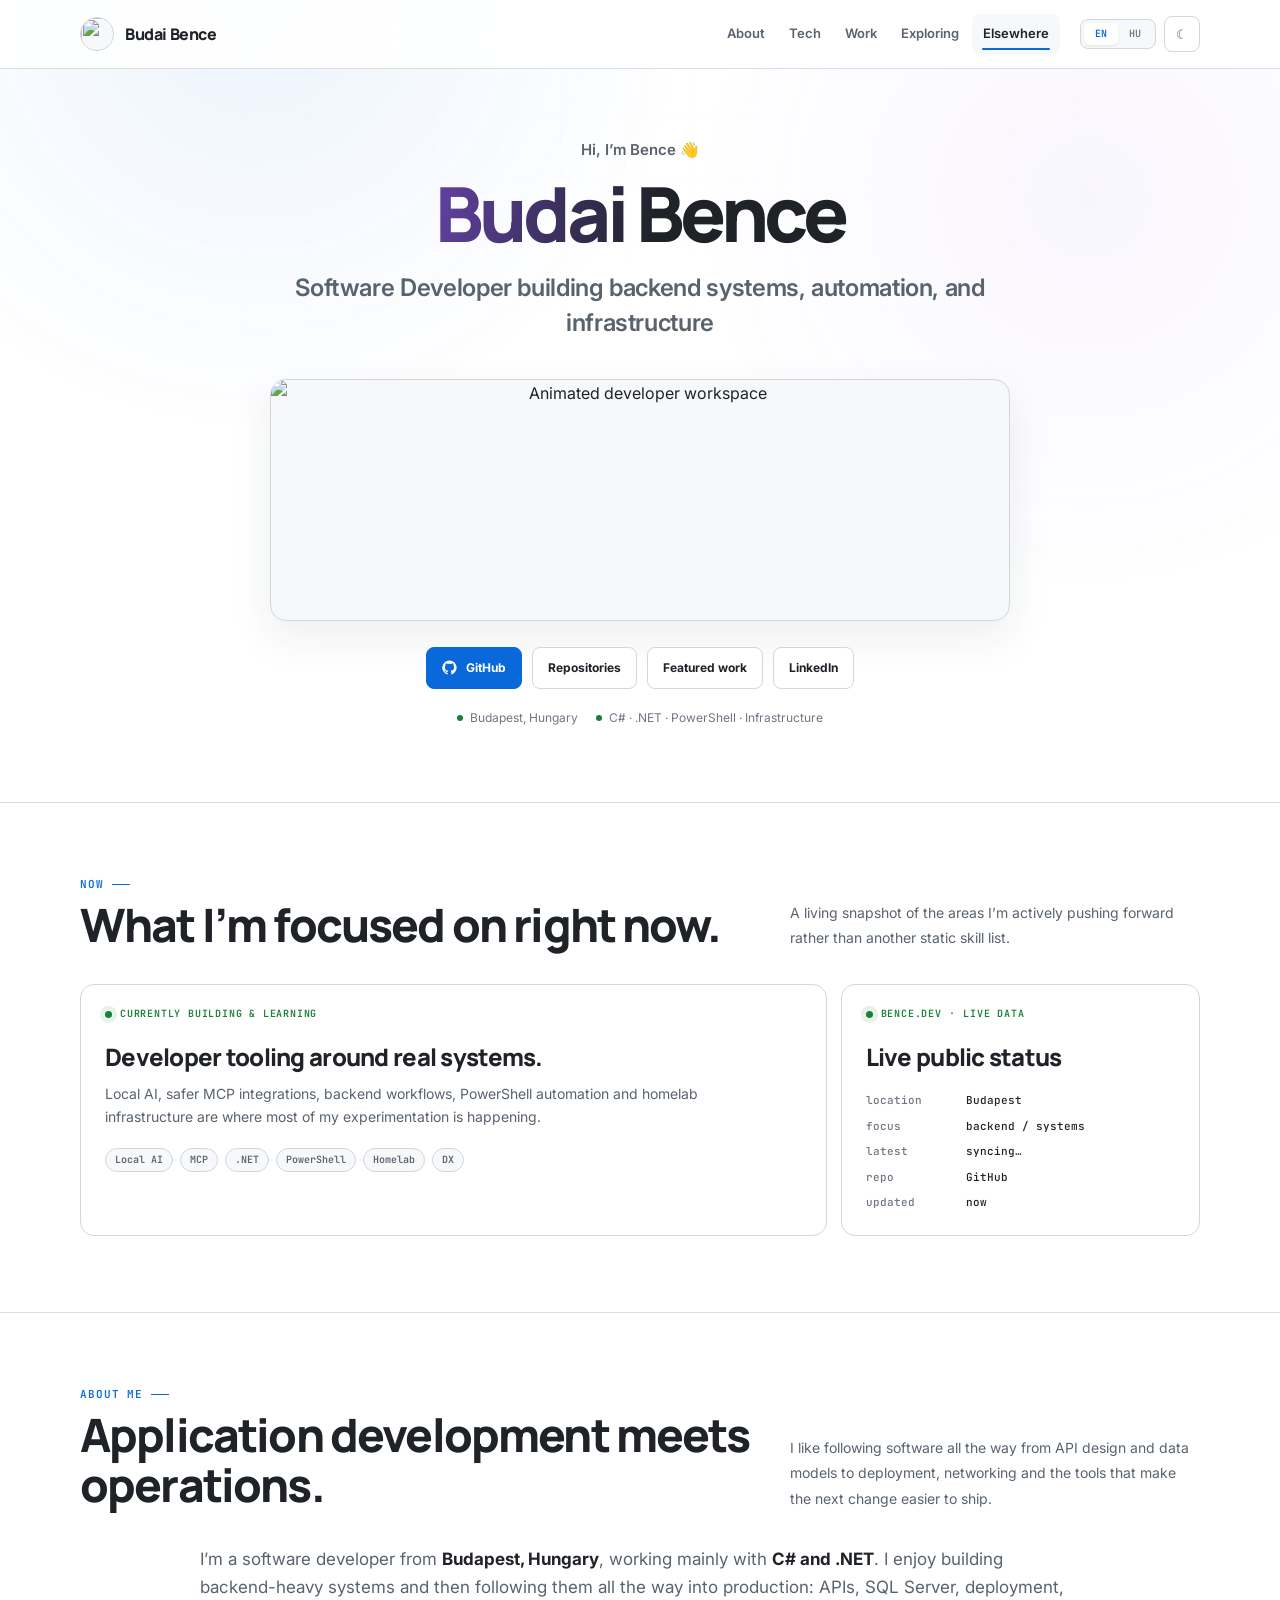
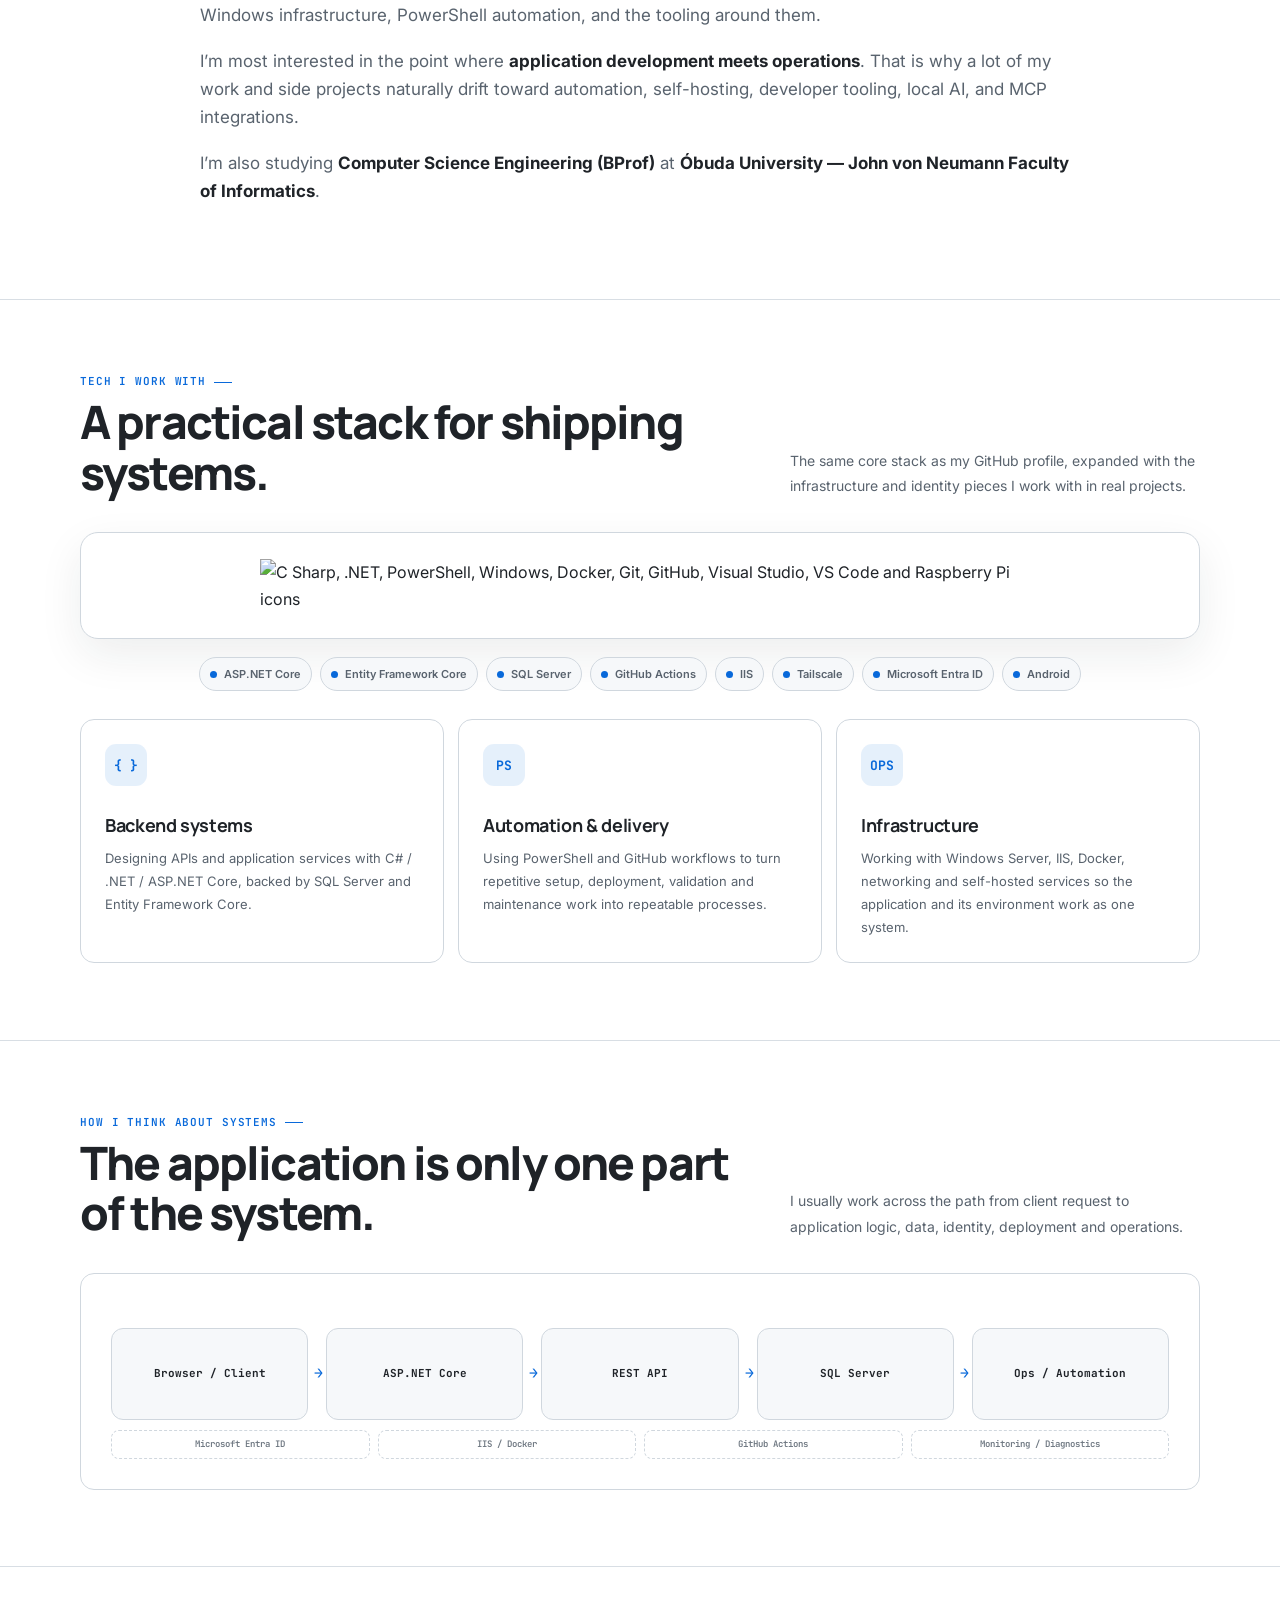
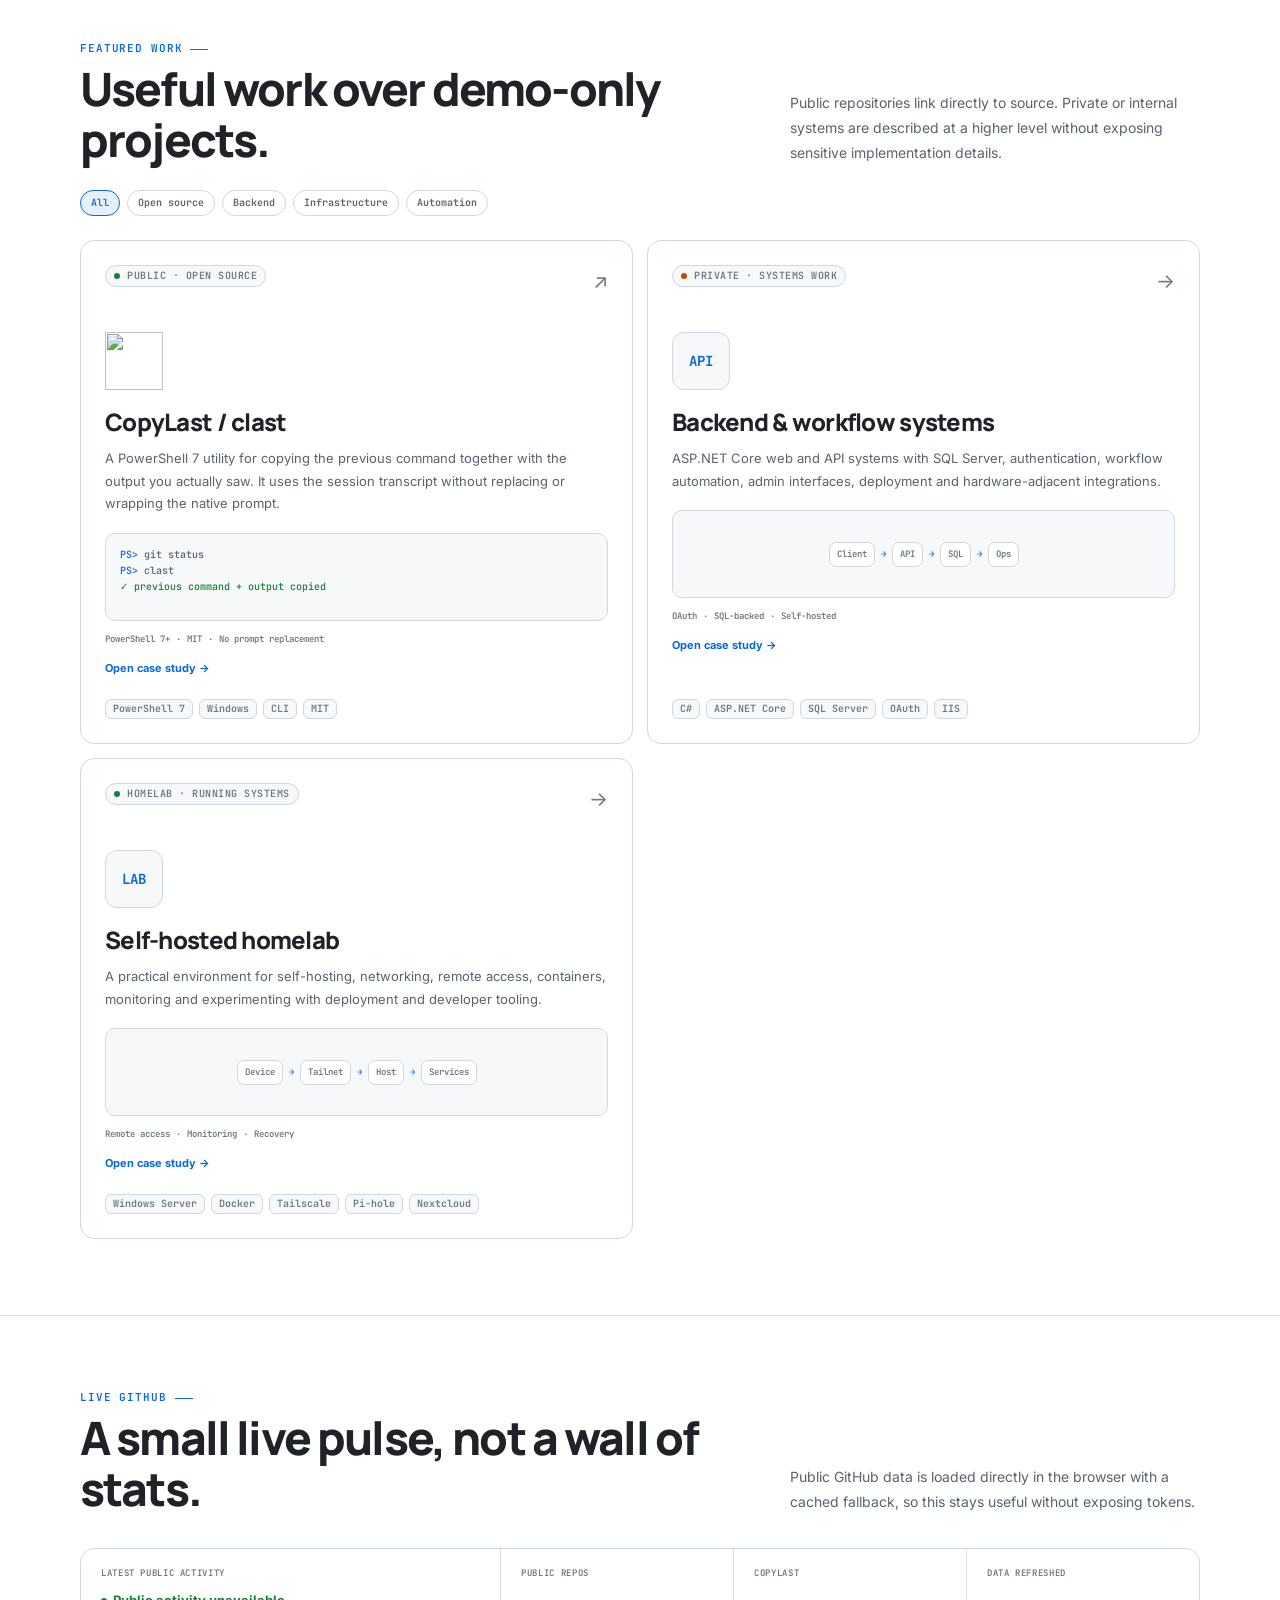
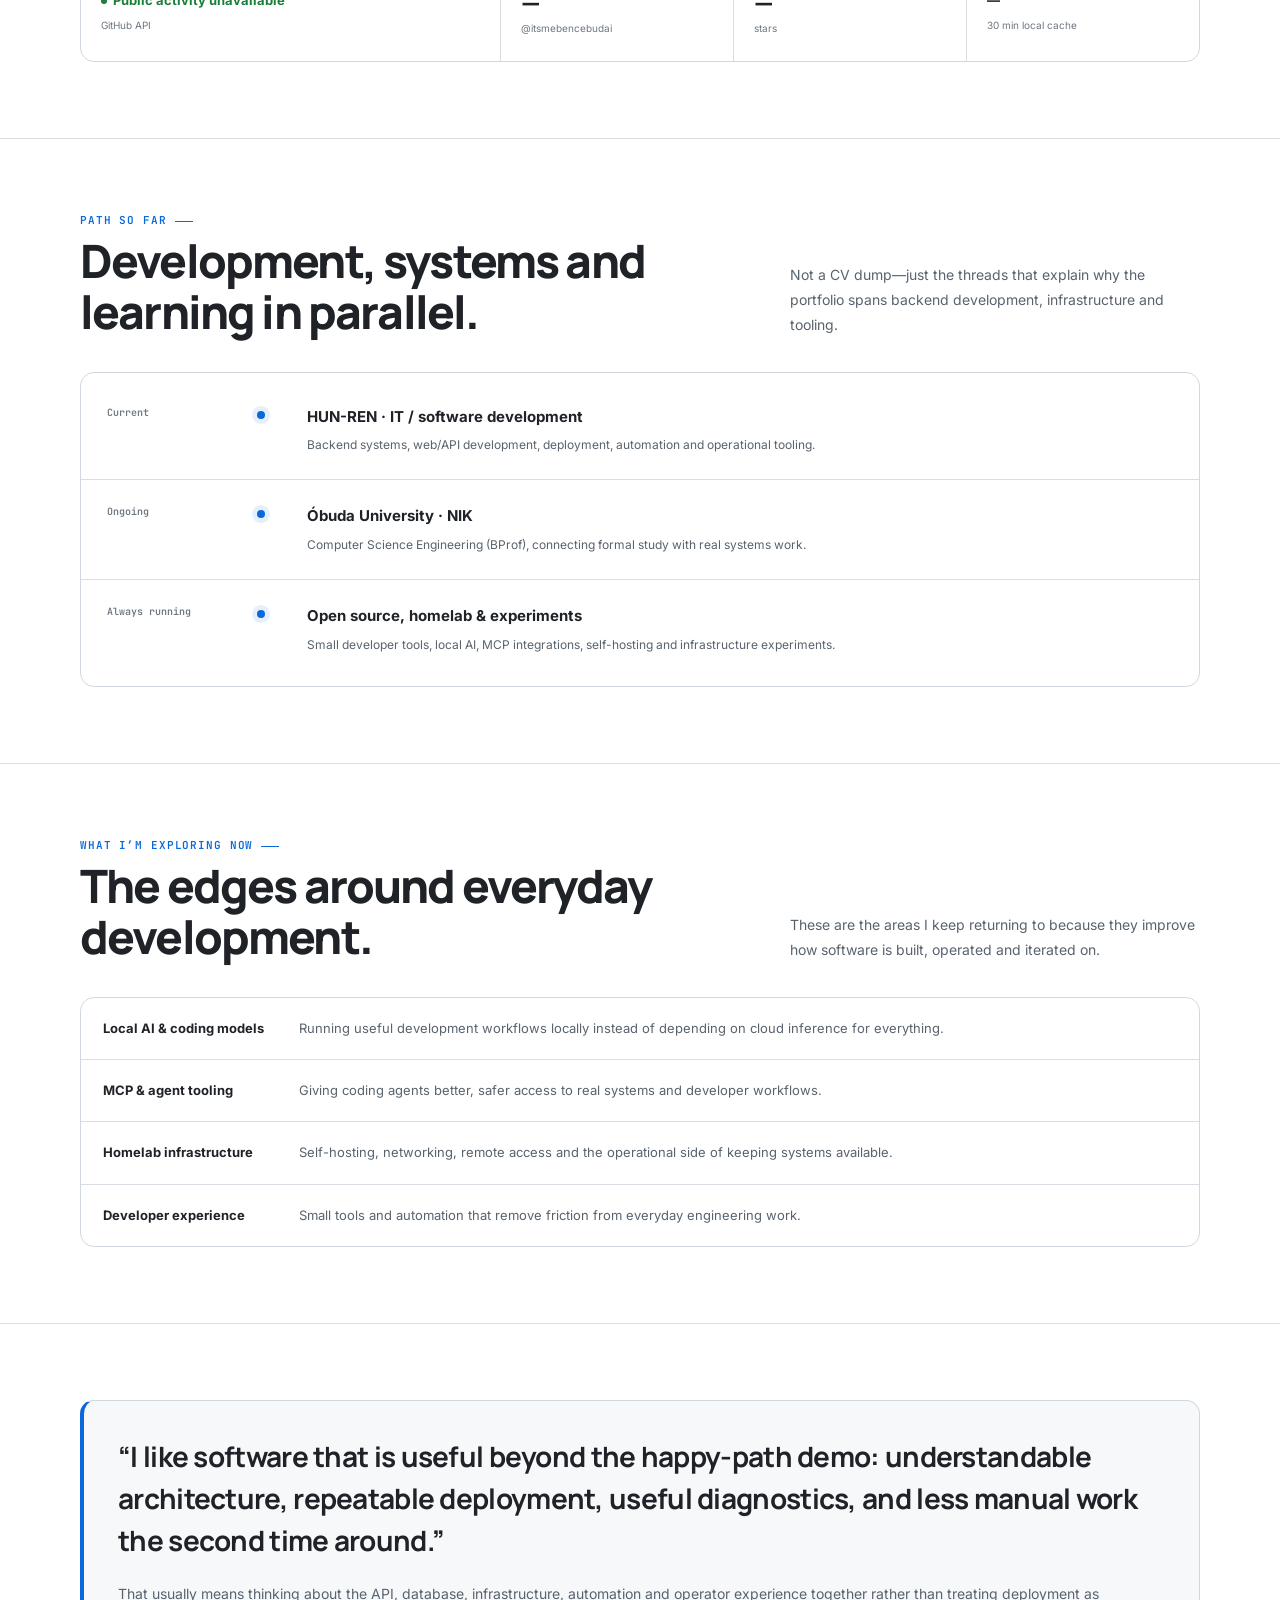
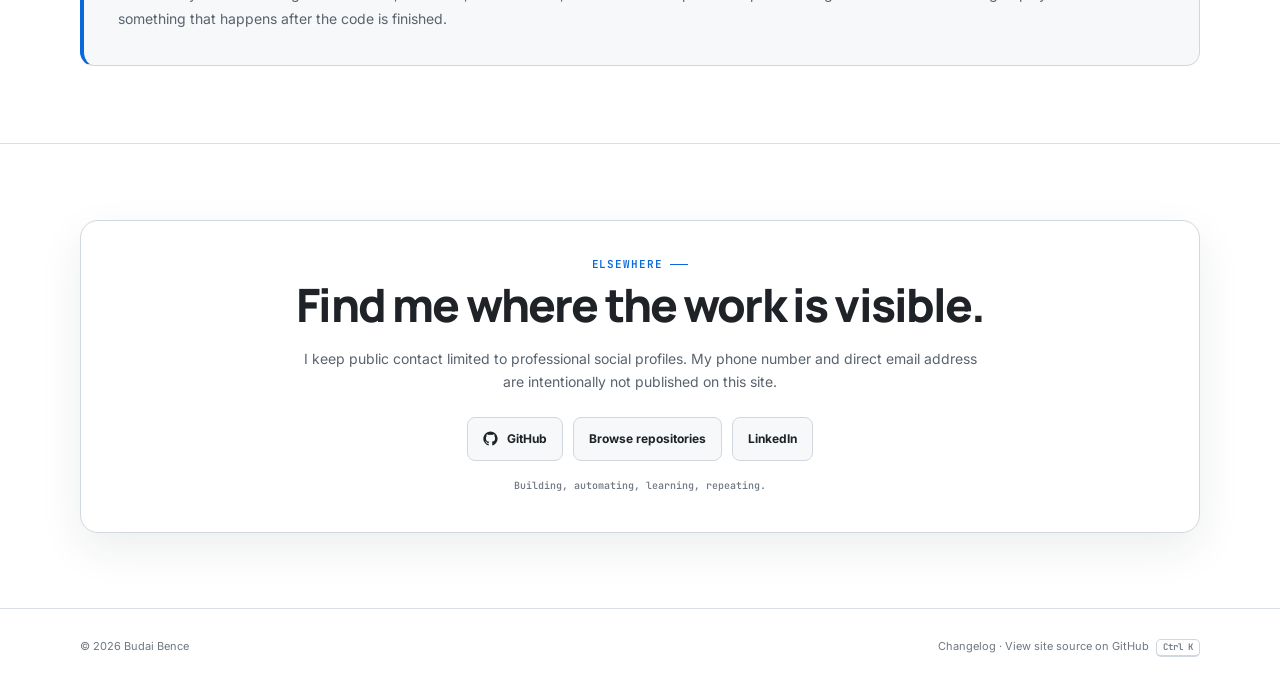
==== commit 270874ea: "Keep public status live while portfolio is open" ====
--- a/index.html
+++ b/index.html
@@ -2015,14 +2015,14 @@
             <div class="focus-pills"><span>Local AI</span><span>MCP</span><span>.NET</span><span>PowerShell</span><span>Homelab</span><span>DX</span></div>
           </article>
           <aside class="presence-card reveal">
-            <div class="now-kicker">BENCE.DEV</div>
-            <h3 data-i18n="status.title">System status</h3>
+            <div class="now-kicker">BENCE.DEV · <span id="live-data-state">LIVE DATA</span></div>
+            <h3 data-i18n="status.title">Live public status</h3>
             <div class="presence-lines">
               <div><span>location</span><span>Budapest</span></div>
               <div><span>focus</span><span>backend / systems</span></div>
-              <div><span>platform</span><span>Windows + Linux</span></div>
-              <div><span>editor</span><span>VS Code / Visual Studio</span></div>
-              <div><span>status</span><span data-i18n="status.building">building</span></div>
+              <div><span>latest</span><span id="now-live-action">syncing…</span></div>
+              <div><span>repo</span><span id="now-live-repo">GitHub</span></div>
+              <div><span>updated</span><span id="now-live-time">now</span></div>
             </div>
           </aside>
         </div>
@@ -2427,8 +2427,8 @@
         "now.active": "Éppen építem & tanulom",
         "now.cardTitle": "Fejlesztői tooling valódi rendszerek körül.",
         "now.copy": "Helyi AI, biztonságosabb MCP integrációk, backend workflow-k, PowerShell automatizálás és homelab infrastruktúra adja a legtöbb jelenlegi kísérletezést.",
-        "status.title": "Rendszerállapot",
-        "status.building": "építés alatt",
+        "status.title": "Élő publikus állapot",
+        "status.building": "élő",
         "arch.label": "Ahogy a rendszerekről gondolkodom",
         "arch.title": "Az alkalmazás csak egy része a rendszernek.",
         "arch.lead": "Általában a kliens kérésétől az alkalmazáslogikán és adaton át az identity, deployment és üzemeltetés teljes útját nézem.",
@@ -2675,7 +2675,8 @@
     });
 
     const githubCacheKey = "portfolioGithubPulse:v1";
-    const githubCacheMs = 30 * 60 * 1000;
+    const githubCacheMs = 5 * 60 * 1000;
+    const githubRefreshMs = 5 * 60 * 1000;
 
     function eventText(event, lang) {
       const labels = activityLabels[lang];
@@ -2713,6 +2714,15 @@
       if (reposEl) reposEl.textContent = data.user && Number.isFinite(data.user.public_repos) ? data.user.public_repos : "—";
       if (starsEl) starsEl.textContent = data.clast && Number.isFinite(data.clast.stargazers_count) ? data.clast.stargazers_count : "—";
       if (refreshedEl) refreshedEl.textContent = relativeTime(data.fetchedAt, lang);
+
+      const nowAction = document.getElementById("now-live-action");
+      const nowRepo = document.getElementById("now-live-repo");
+      const nowTime = document.getElementById("now-live-time");
+      const liveState = document.getElementById("live-data-state");
+      if (nowAction) nowAction.textContent = latest ? eventText(latest, lang) : activityLabels[lang].unavailable;
+      if (nowRepo) nowRepo.textContent = latest && latest.repo ? latest.repo.name.replace("itsmebencebudai/", "") : "GitHub";
+      if (nowTime) nowTime.textContent = latest ? relativeTime(latest.created_at, lang) : relativeTime(data.fetchedAt, lang);
+      if (liveState) liveState.textContent = navigator.onLine ? "LIVE DATA" : "CACHED";
     }
 
     async function loadGithubPulse(force) {
@@ -2837,6 +2847,40 @@
 
     loadGithubPulse(false);
 
+    let githubLiveTimer = setInterval(function() {
+      if (!document.hidden && navigator.onLine) loadGithubPulse(true);
+    }, githubRefreshMs);
+
+    document.addEventListener("visibilitychange", function() {
+      if (document.hidden) return;
+      try {
+        const cached = JSON.parse(localStorage.getItem(githubCacheKey) || "null");
+        const stale = !cached || Date.now() - new Date(cached.fetchedAt).getTime() >= githubCacheMs;
+        if (stale && navigator.onLine) loadGithubPulse(true);
+        else if (cached) renderGithubPulse(cached);
+      } catch (_) {
+        if (navigator.onLine) loadGithubPulse(true);
+      }
+    });
+
+    window.addEventListener("online", function() {
+      const liveState = document.getElementById("live-data-state");
+      if (liveState) liveState.textContent = "LIVE DATA";
+      loadGithubPulse(true);
+    });
+
+    window.addEventListener("offline", function() {
+      const liveState = document.getElementById("live-data-state");
+      if (liveState) liveState.textContent = "CACHED";
+    });
+
+    setInterval(function() {
+      try {
+        const cached = JSON.parse(localStorage.getItem(githubCacheKey) || "null");
+        if (cached) renderGithubPulse(cached);
+      } catch (_) {}
+    }, 30 * 1000);
+
 
     const savedTheme = localStorage.getItem("preferredTheme") || "auto";
     root.dataset.theme = ["auto", "dark", "light"].includes(savedTheme) ? savedTheme : "auto";
